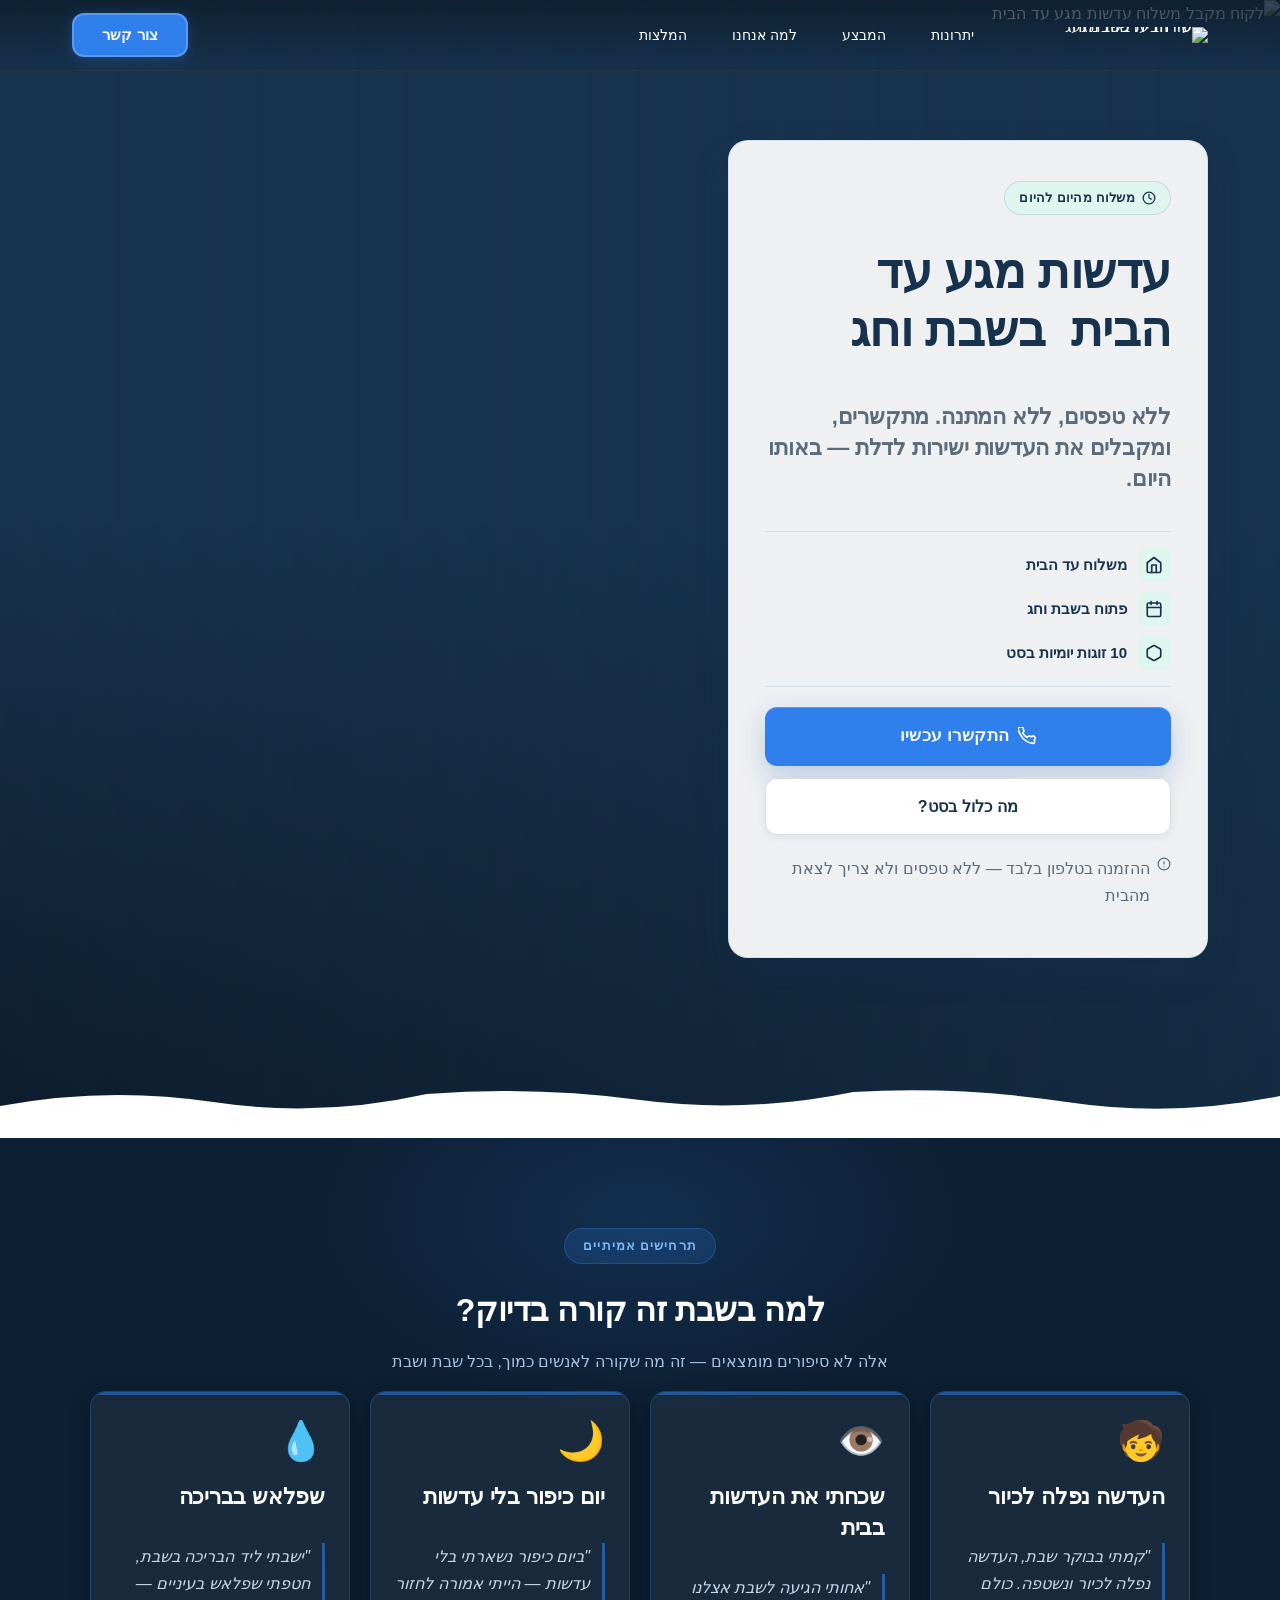
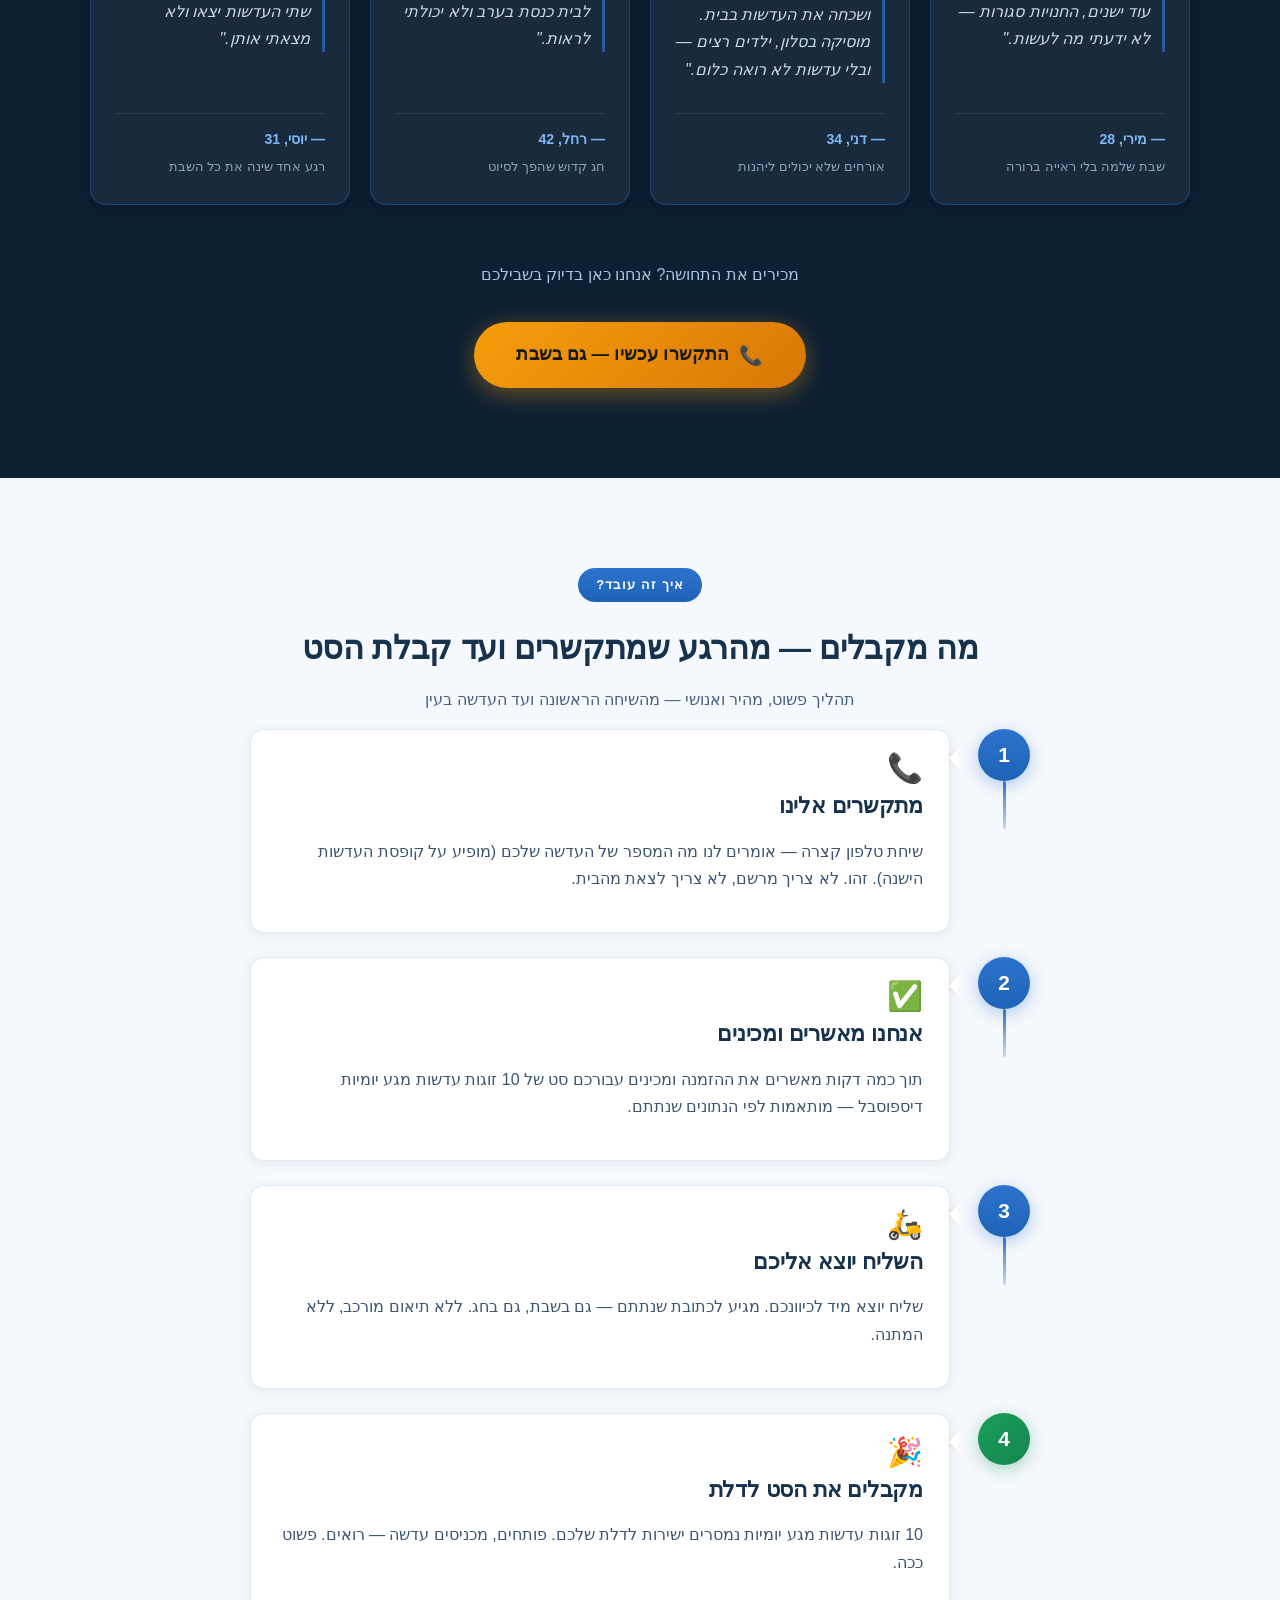
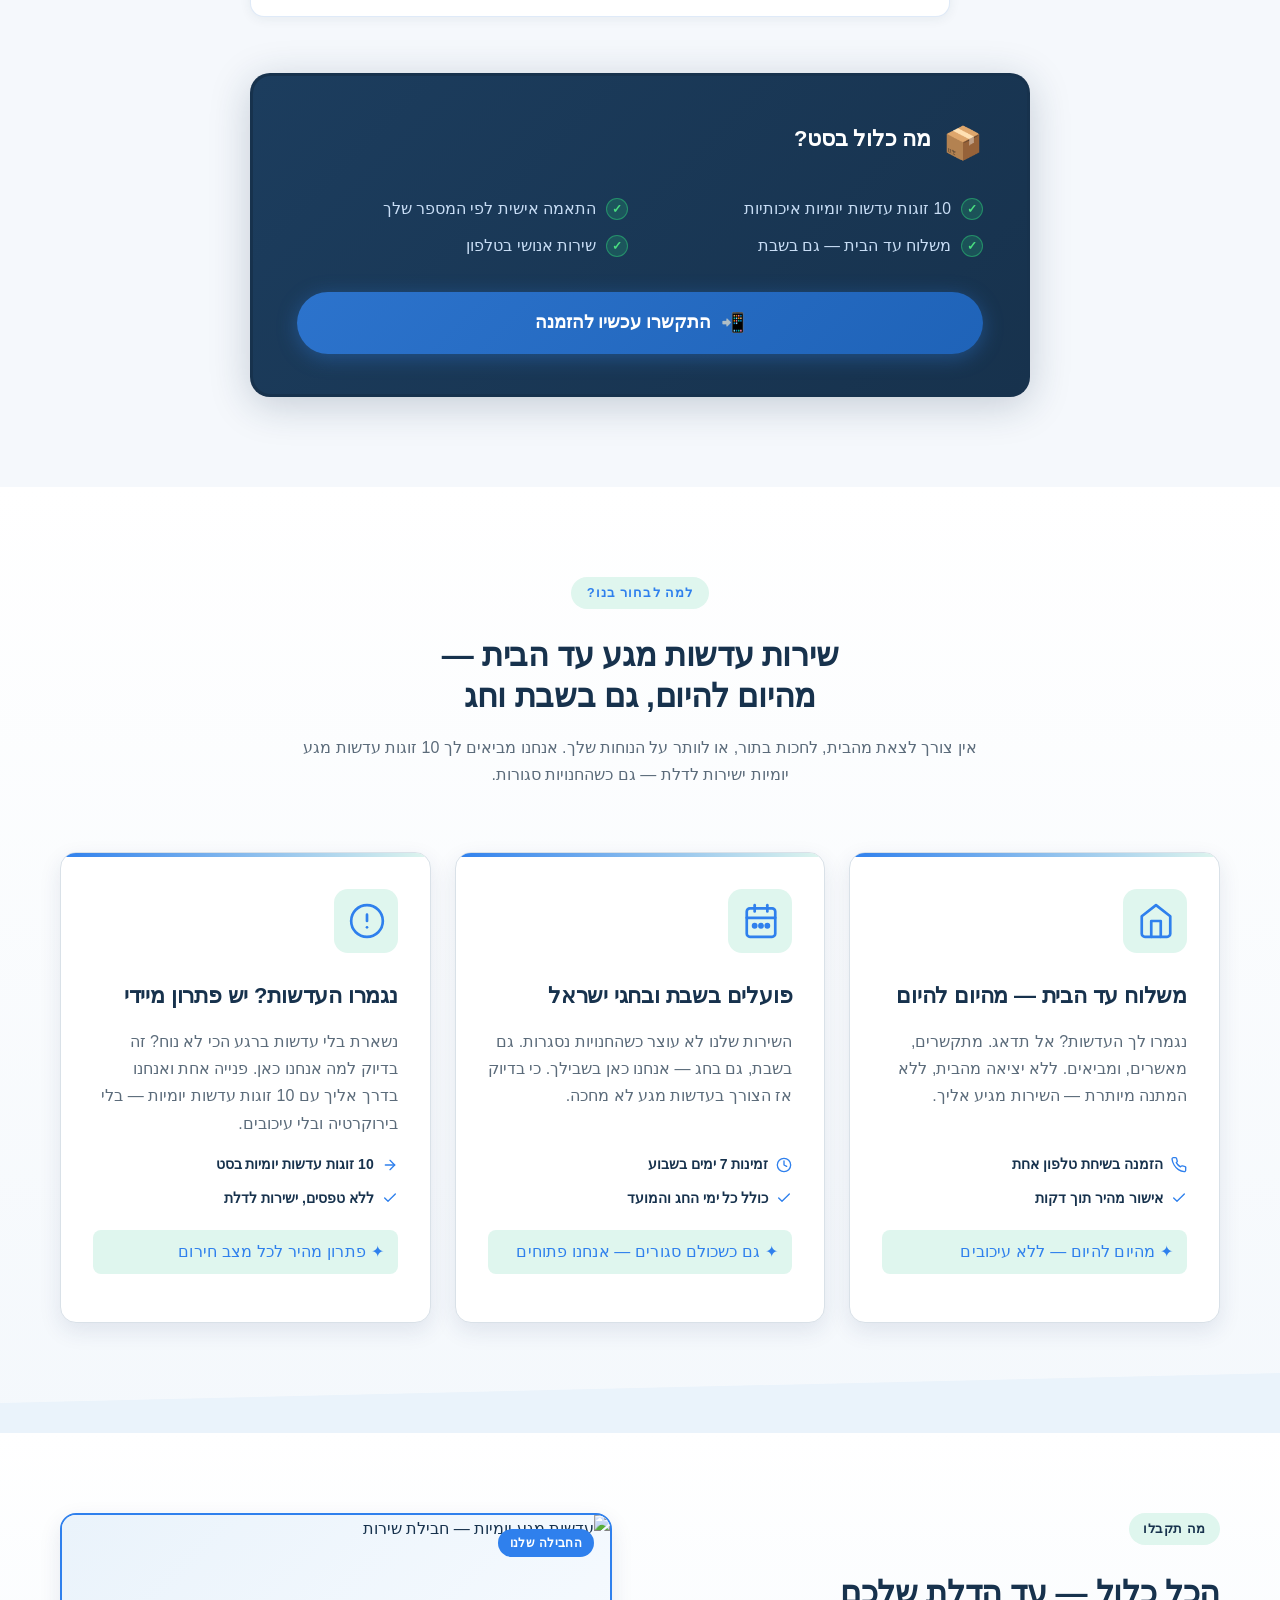
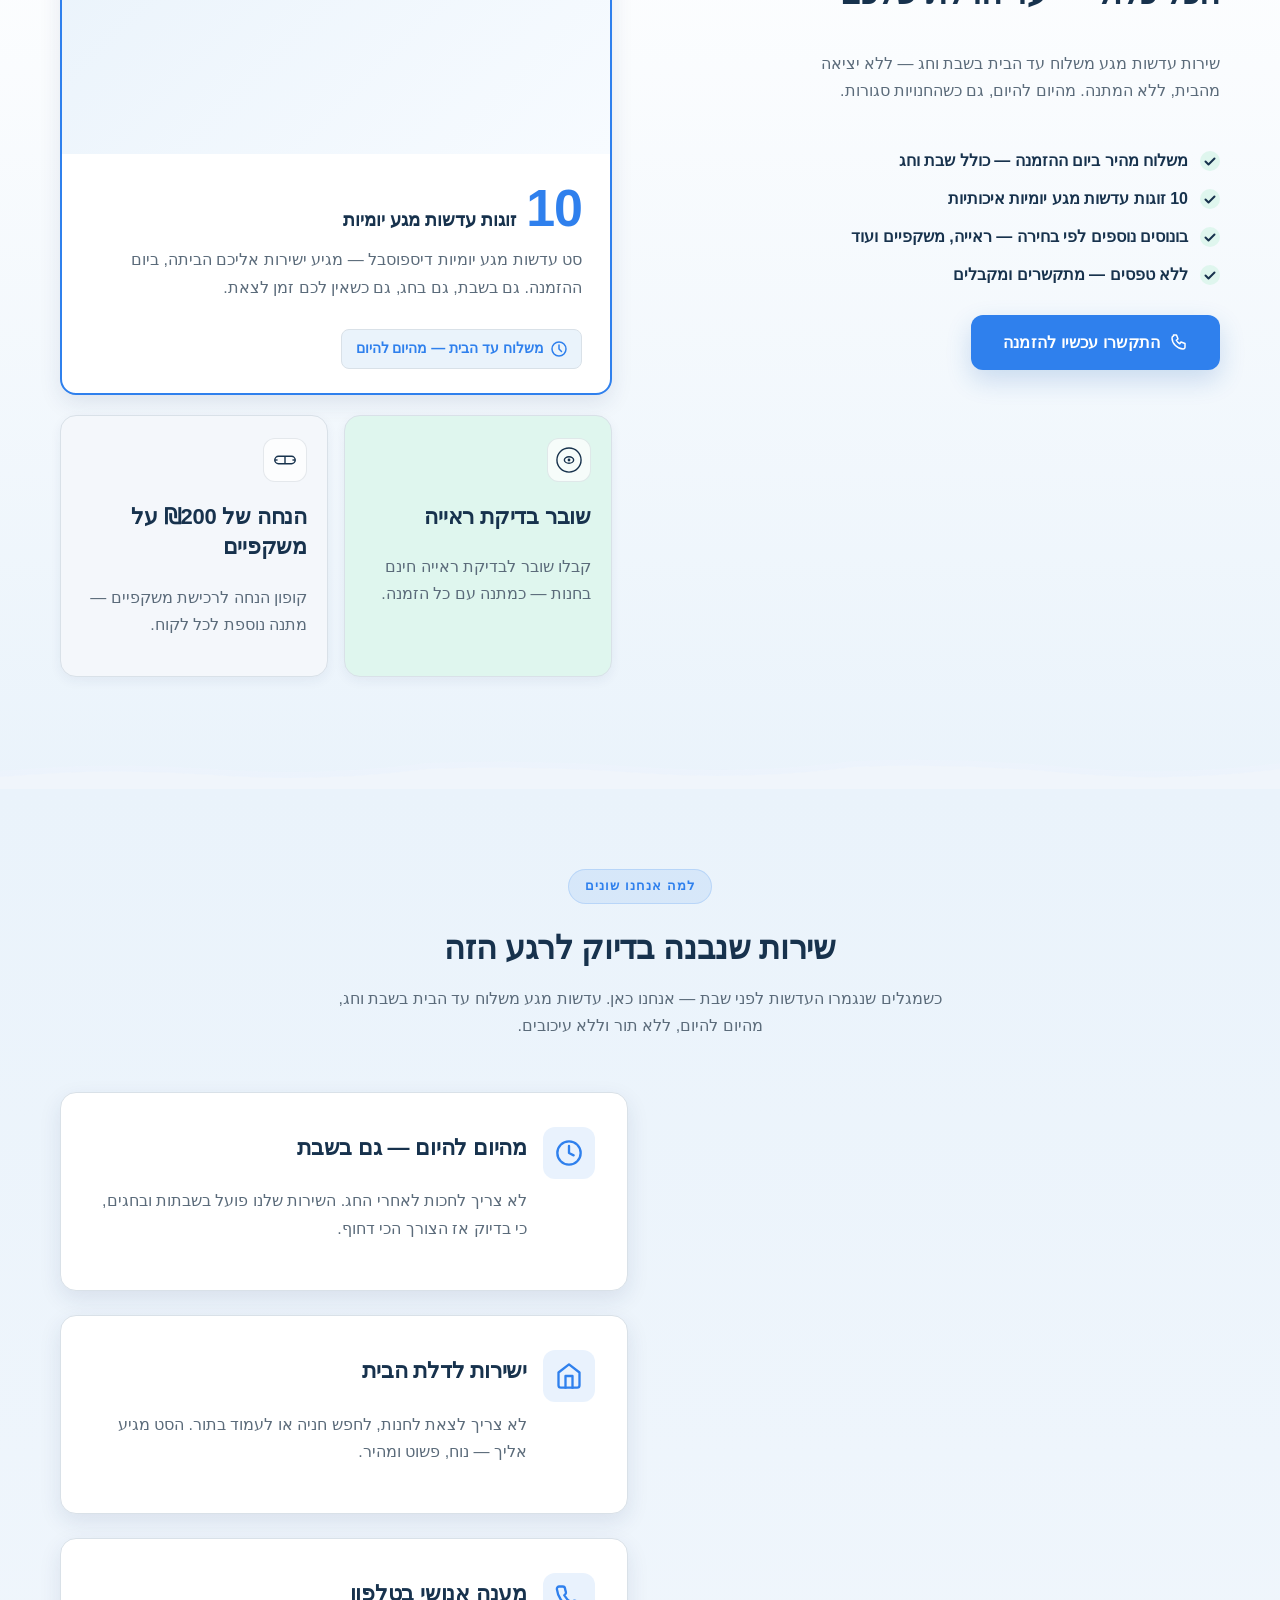
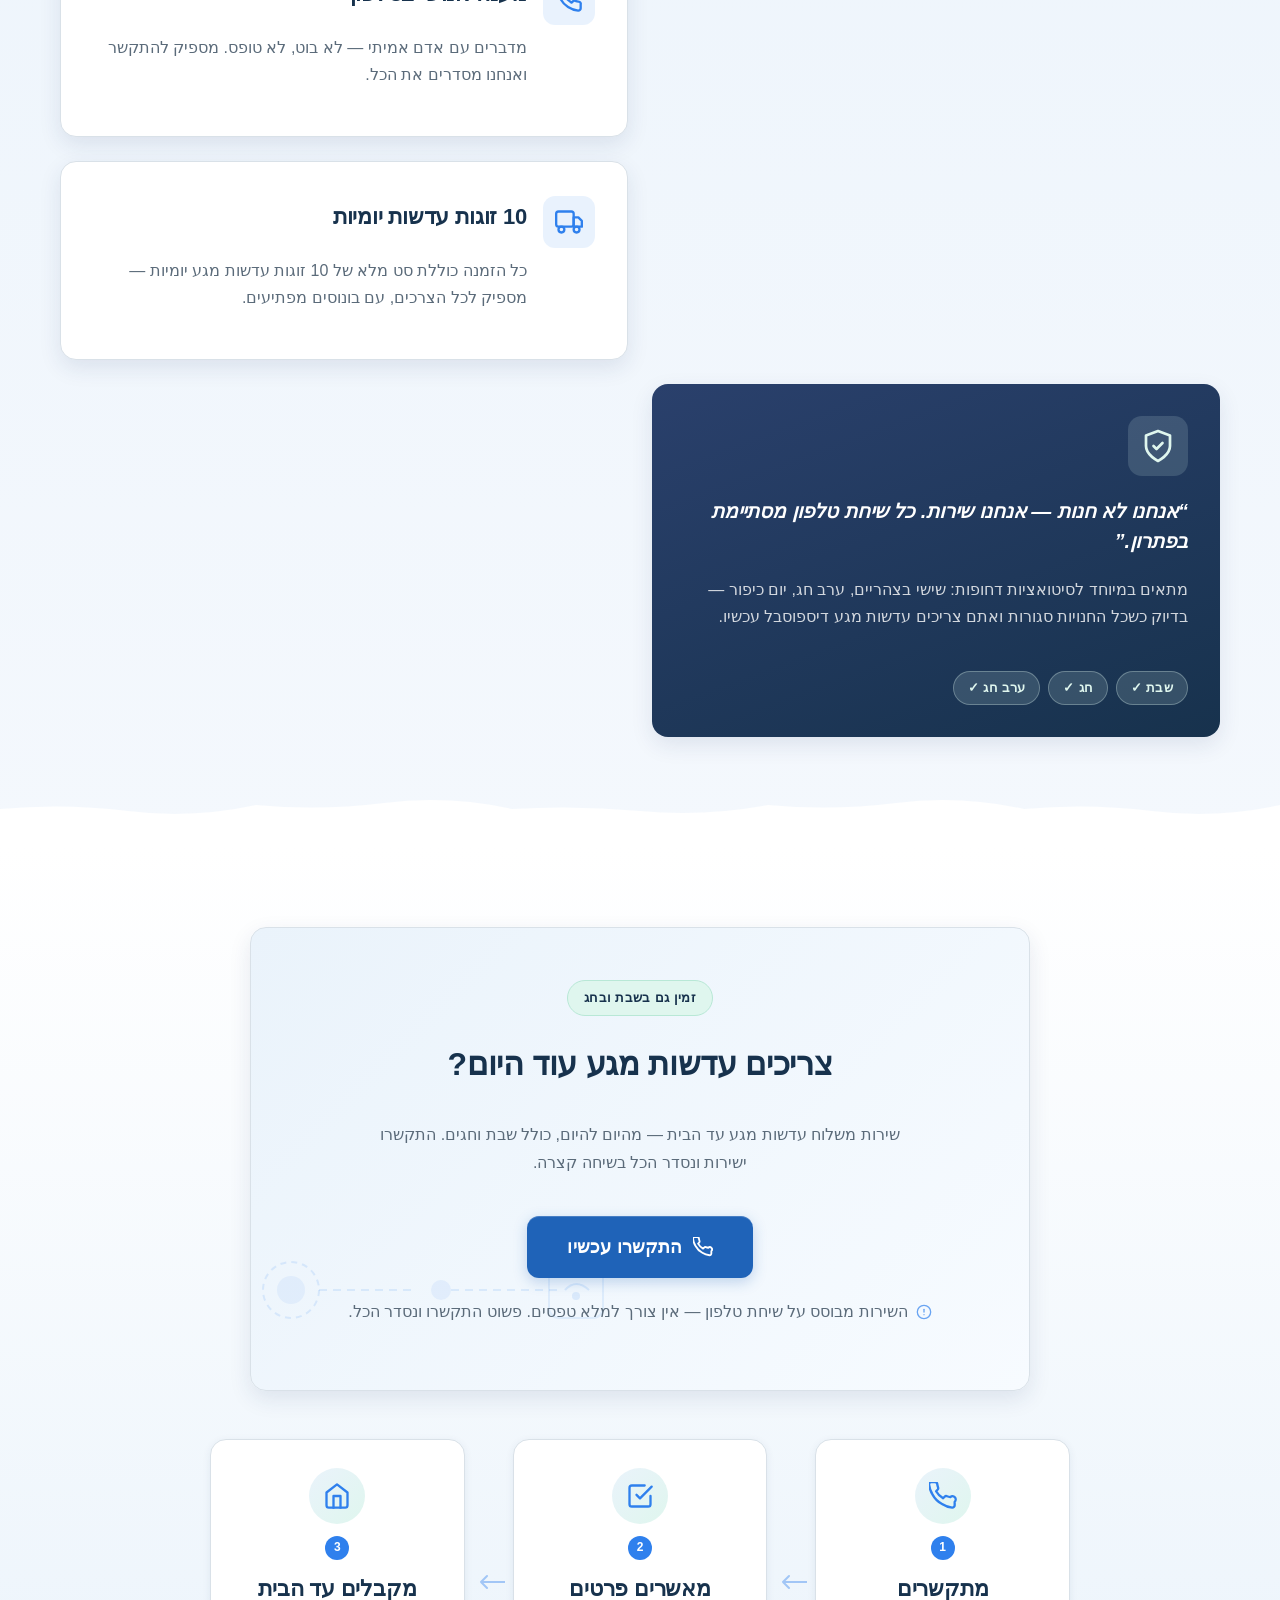
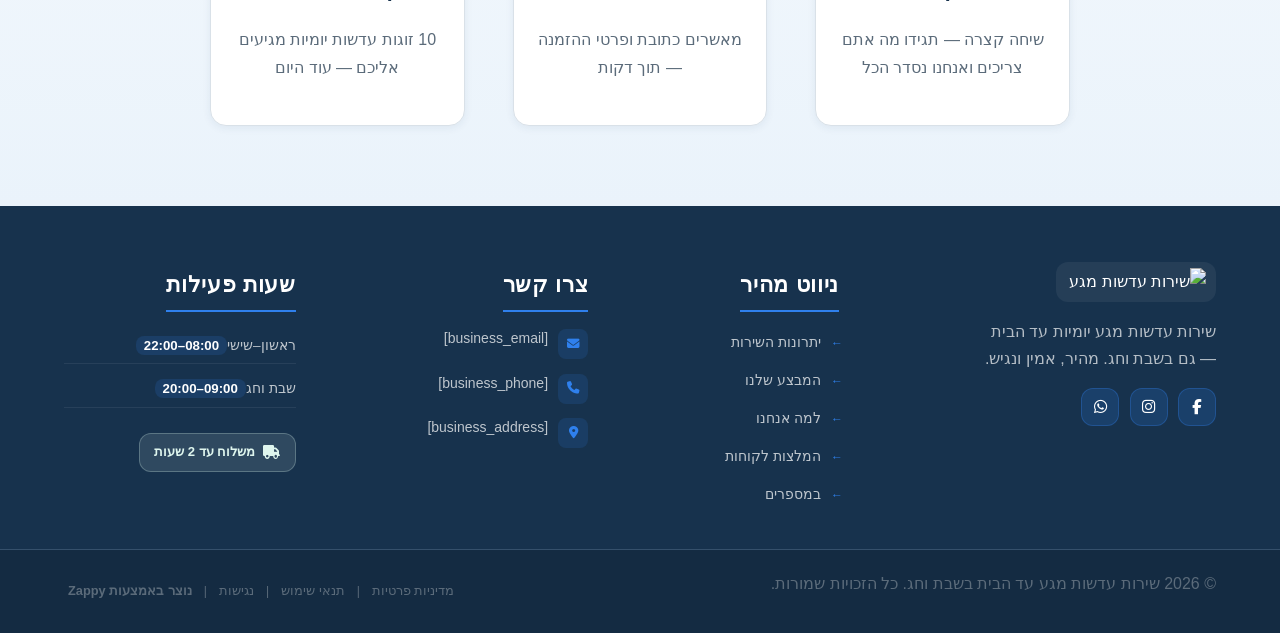
==== index.html @ 99d5a90e "Background sync: Progressive GitHub Sync" ====
<!DOCTYPE html>
<html lang="he" dir="rtl">
<head>
    <meta charset="UTF-8">
    <meta name="viewport" content="width=device-width, initial-scale=1.0">
    <meta name="robots" content="index, follow">
    <title>עדשות מגע משלוח עד הבית בשבת — שירות עדשות מגע עד הבית בשבת </title>
    <meta name="description" content="A contact lens delivery service that emphasizes speed and convenience — same-day delivery straight to the customer&#39;s door, even on Shabbat and Jewish holidays. ">
    <meta name="keywords" content="עדשות מגע משלוח עד הבית בשבת, הזמנת עדשות מגע יומיות אונליין, עדשות מגע דיספוסבל משלוח מהיר, עדשות מגע">
    
    <!-- Favicons -->
    <link rel="icon" type="image/x-icon" href="/assets/favicon.ico">
    <link rel="icon" type="image/png" sizes="16x16" href="/assets/favicon-16x16.png">
    <link rel="icon" type="image/png" sizes="32x32" href="/assets/favicon-32x32.png">
    <link rel="icon" type="image/png" sizes="48x48" href="/assets/favicon-48x48.png">
    <link rel="icon" type="image/png" sizes="192x192" href="/assets/favicon-192x192.png">
    <link rel="icon" type="image/png" sizes="512x512" href="/assets/favicon-512x512.png">
    <link rel="apple-touch-icon" href="/assets/apple-touch-icon.png">
    <!-- Zappy Analytics -->
<script>
(function() {
  'use strict';
  
  // Configuration
  var config = {
    websiteId: '7282b428-c9b8-4ae2-9b43-87fc947199f6',
    apiUrl: 'https://api.zappy5.com/api/analytics/track',
    sessionDuration: 30 * 60 * 1000, // 30 minutes
    visitorDuration: 30 * 24 * 60 * 60 * 1000, // 30 days
    trackPageViews: true,
    trackClicks: true,
    trackFormSubmissions: true
  };
  
  // Generate or retrieve persistent visitor ID (30 days)
  function getVisitorId() {
    var visitorKey = 'zappy_visitor_' + config.websiteId;
    var visitor = null;
    
    try {
      visitor = localStorage.getItem(visitorKey);
      if (visitor) {
        var visitorData = JSON.parse(visitor);
        var now = Date.now();
        
        // Check if visitor ID is still valid (30 days)
        if (now - visitorData.created < config.visitorDuration) {
          // Update last seen timestamp
          visitorData.lastSeen = now;
          localStorage.setItem(visitorKey, JSON.stringify(visitorData));
          return visitorData.id;
        }
      }
    } catch (e) {
      console.warn('Zappy Analytics: LocalStorage not available');
    }
    
    // Generate new visitor ID
    var newVisitorId = 'zv_' + Date.now() + '_' + Math.random().toString(36).substr(2, 9);
    
    try {
      localStorage.setItem(visitorKey, JSON.stringify({
        id: newVisitorId,
        created: Date.now(),
        lastSeen: Date.now()
      }));
    } catch (e) {
      // Continue without local storage
    }
    
    return newVisitorId;
  }
  
  // Generate or retrieve session ID (30 minutes)
  function getSessionId() {
    var sessionKey = 'zappy_session_' + config.websiteId;
    var session = null;
    
    try {
      session = sessionStorage.getItem(sessionKey);
      if (session) {
        var sessionData = JSON.parse(session);
        var now = Date.now();
        
        // Check if session is still valid
        if (now - sessionData.timestamp < config.sessionDuration) {
          // Update timestamp
          sessionData.timestamp = now;
          sessionStorage.setItem(sessionKey, JSON.stringify(sessionData));
          return sessionData.id;
        }
      }
    } catch (e) {
      console.warn('Zappy Analytics: SessionStorage not available');
    }
    
    // Generate new session ID
    var newSessionId = 'zs_' + Date.now() + '_' + Math.random().toString(36).substr(2, 9);
    
    try {
      sessionStorage.setItem(sessionKey, JSON.stringify({
        id: newSessionId,
        timestamp: Date.now()
      }));
    } catch (e) {
      // Continue without session storage
    }
    
    return newSessionId;
  }
  
  var visitorId = getVisitorId();
  var sessionId = getSessionId();
  
  // Track an event
  function trackEvent(eventType, data) {
    data = data || {};
    
    var eventData = {
      website_id: config.websiteId,
      event_type: eventType,
      page_path: window.location.pathname,
      referrer: document.referrer || 'direct',
      visitor_id: visitorId,
      session_id: sessionId,
      metadata: data
    };
    
    // Use sendBeacon if available (better for page unload events)
    if (navigator.sendBeacon) {
      var blob = new Blob([JSON.stringify(eventData)], { type: 'application/json' });
      navigator.sendBeacon(config.apiUrl, blob);
    } else {
      // Fallback to fetch
      fetch(config.apiUrl, {
        method: 'POST',
        headers: {
          'Content-Type': 'application/json'
        },
        body: JSON.stringify(eventData),
        keepalive: true
      }).catch(function(error) {
        console.warn('Zappy Analytics: Failed to track event', error);
      });
    }
  }
  
  // Track page view
  if (config.trackPageViews) {
    trackEvent('pageview', {
      title: document.title,
      url: window.location.href
    });
  }
  
  // Track clicks on important elements
  if (config.trackClicks) {
    document.addEventListener('click', function(e) {
      var target = e.target;
      
      // Track button clicks (counted as actions)
      if (target.tagName === 'BUTTON' || target.closest('button')) {
        var button = target.tagName === 'BUTTON' ? target : target.closest('button');
        trackEvent('click', {
          element: 'button',
          text: button.textContent.trim().substring(0, 100),
          id: button.id || null,
          class: button.className || null
        });
      }
      
      // Track link clicks (navigation - not counted as actions)
      else if (target.tagName === 'A' || target.closest('a')) {
        var link = target.tagName === 'A' ? target : target.closest('a');
        trackEvent('navigation', {
          element: 'link',
          text: link.textContent.trim().substring(0, 100),
          href: link.href,
          external: link.hostname !== window.location.hostname
        });
      }
    }, true);
  }
  
  // Track form submissions
  if (config.trackFormSubmissions) {
    document.addEventListener('submit', function(e) {
      var form = e.target;
      
      trackEvent('form_submit', {
        form_id: form.id || null,
        form_name: form.name || null,
        form_action: form.action || null,
        form_method: form.method || 'GET'
      });
    }, true);
  }
  
  // Track time on page (send on page unload)
  var pageLoadTime = Date.now();
  
  window.addEventListener('beforeunload', function() {
    var timeOnPage = Math.floor((Date.now() - pageLoadTime) / 1000); // in seconds
    
    trackEvent('page_unload', {
      time_on_page: timeOnPage,
      page_path: window.location.pathname
    });
  });
  
  // Expose tracking function globally for custom events
  window.zappyAnalytics = {
    track: trackEvent,
    getVisitorId: function() { return visitorId; },
    getSessionId: function() { return sessionId; }
  };
  
})();
</script>
<!-- End Zappy Analytics -->
    <meta property="og:title" content="עדשות מגע משלוח עד הבית בשבת — שירות עדשות מגע עד הבית בשבת ">
  <meta property="og:description" content="A contact lens delivery service that emphasizes speed and convenience — same-day delivery straight to the customer's door, even on Shabbat and Jewish holidays. ">
  <meta property="og:type" content="website">
  <meta property="og:locale" content="he_IL">
  
  <meta name="twitter:card" content="summary_large_image">
  <meta name="twitter:title" content="עדשות מגע משלוח עד הבית בשבת — שירות עדשות מגע עד הבית בשבת ">
  <meta name="twitter:description" content="A contact lens delivery service that emphasizes speed and convenience — same-day delivery straight to the customer's door, even on Shabbat and Jewish holidays. ">
  
  <link rel="stylesheet" href="https://cdnjs.cloudflare.com/ajax/libs/font-awesome/6.4.0/css/all.min.css">

    <!-- Favicons -->
    <link rel="icon" type="image/x-icon" href="/assets/favicon.ico">
    <link rel="icon" type="image/png" sizes="16x16" href="/assets/favicon-16x16.png">
    <link rel="icon" type="image/png" sizes="32x32" href="/assets/favicon-32x32.png">
    <link rel="icon" type="image/png" sizes="48x48" href="/assets/favicon-48x48.png">
    <link rel="icon" type="image/png" sizes="192x192" href="/assets/favicon-192x192.png">
    <link rel="icon" type="image/png" sizes="512x512" href="/assets/favicon-512x512.png">
    <link rel="apple-touch-icon" href="/assets/apple-touch-icon.png">
    <!-- Cookie Consent -->
    <link rel="stylesheet" href="https://cdn.jsdelivr.net/npm/vanilla-cookieconsent@3/dist/cookieconsent.css">
    <script src="https://cdn.jsdelivr.net/npm/vanilla-cookieconsent@3/dist/cookieconsent.umd.js"></script>
    <!-- Mickidum Accessibility Toolbar -->
    <script src="https://cdn.jsdelivr.net/gh/mickidum/acc_toolbar/acctoolbar/acctoolbar.min.js"></script>
    <link rel="stylesheet" href="/styles.css">

    <style id="zappy-dropdown-submenu-styles">
      /* ========== DESKTOP DROPDOWN SUBMENU STYLES ========== */
      /* Base styles for dropdown submenus - parent must be positioned */
      .nav-menu li:has(.sub-menu), nav li:has(.sub-menu), .navbar li:has(.sub-menu), #navMenu li:has(.sub-menu) { position: relative; }
      /* Submenu base - hidden by default */
      .nav-menu .sub-menu, nav .sub-menu, .navbar .sub-menu, #navMenu .sub-menu { display: block !important; position: absolute !important; top: 100%; left: 0; min-width: 220px; background: white; border-radius: 8px; box-shadow: 0 8px 25px rgba(0,0,0,0.15); padding: 8px 0; opacity: 0; visibility: hidden; transform: translateY(10px); transition: all 0.3s ease; z-index: 1000; list-style: none; pointer-events: none; }
      /* CRITICAL: Desktop hover styles to show dropdown */
      .nav-menu li:hover > .sub-menu, nav li:hover > .sub-menu, .navbar li:hover > .sub-menu, #navMenu li:hover > .sub-menu { opacity: 1 !important; visibility: visible !important; transform: translateY(0) !important; pointer-events: auto !important; }
      /* Submenu item styling */
      .sub-menu li { list-style: none; margin: 0; padding: 0; }
      .sub-menu a { display: block !important; padding: 10px 16px !important; color: var(--text-dark, #333) !important; font-weight: 500; text-decoration: none; white-space: nowrap; transition: background-color 0.2s; }
      .sub-menu a:hover { background-color: #f5f5f5; }
      /* RTL (Hebrew/Arabic) dropdown positioning */
      [dir="rtl"] .nav-menu .sub-menu, [dir="rtl"] nav .sub-menu, [dir="rtl"] .navbar .sub-menu, html[lang="he"] .nav-menu .sub-menu, html[lang="he"] nav .sub-menu, html[lang="he"] .navbar .sub-menu, html[lang="ar"] .nav-menu .sub-menu, html[lang="ar"] nav .sub-menu, html[lang="ar"] .navbar .sub-menu { left: auto !important; right: 0 !important; }
      /* Hide empty dropdown menus */
      .sub-menu:empty, .sub-menu:not(:has(li:not(.zappy-hidden-menu-item))), .sub-menu:not(:has(li)) { display: none !important; opacity: 0 !important; visibility: hidden !important; pointer-events: none !important; }
      /* Desktop: show submenu on Menu Group hover */
      li:has(.menu-group-title):hover > .sub-menu { opacity: 1 !important; visibility: visible !important; transform: translateY(0) !important; pointer-events: auto !important; }
      /* Menu Group title styling */
      .nav-menu > li > .menu-group-title, #navMenu > li > .menu-group-title { display: inline-block; padding: 0.5rem 1rem; cursor: default; user-select: none; }
      
      /* ========== MOBILE SUBMENU STYLES ========== */
      @media (max-width: 768px) {
        .nav-menu .sub-menu, nav .sub-menu, .navbar .sub-menu, #navMenu .sub-menu { position: static !important; transform: none !important; box-shadow: none !important; background: transparent !important; max-height: 0; overflow: hidden; opacity: 0; visibility: hidden; transition: max-height 0.3s ease, opacity 0.3s ease; padding: 0 !important; border-radius: 0 !important; }
        .sub-menu.mobile-expanded { max-height: 500px !important; opacity: 1 !important; visibility: visible !important; padding: 8px 0 8px 16px !important; }
        [dir="rtl"] .sub-menu.mobile-expanded, html[lang="he"] .sub-menu.mobile-expanded { padding: 8px 16px 8px 0 !important; }
        /* Disable hover behavior on mobile */
        .nav-menu li:hover > .sub-menu, nav li:hover > .sub-menu, .navbar li:hover > .sub-menu, #navMenu li:hover > .sub-menu { opacity: 0; visibility: hidden; pointer-events: none; }
        .nav-menu li > .sub-menu.mobile-expanded, nav li > .sub-menu.mobile-expanded, .navbar li > .sub-menu.mobile-expanded, #navMenu li > .sub-menu.mobile-expanded { opacity: 1 !important; visibility: visible !important; pointer-events: auto !important; }
        .nav-menu li:has(.sub-menu), nav li:has(.sub-menu), .navbar li:has(.sub-menu), #navMenu li:has(.sub-menu) { display: flex !important; flex-wrap: wrap !important; align-items: center !important; position: relative !important; min-height: 44px !important; }
        .nav-menu li:has(.sub-menu) > a, nav li:has(.sub-menu) > a, .navbar li:has(.sub-menu) > a, #navMenu li:has(.sub-menu) > a { flex: 1 !important; min-width: 0 !important; }
        .nav-menu li:has(.sub-menu) > .menu-group-title, nav li:has(.sub-menu) > .menu-group-title, .navbar li:has(.sub-menu) > .menu-group-title, #navMenu li:has(.sub-menu) > .menu-group-title { flex: 1 !important; min-width: 0 !important; padding: 0 !important; line-height: inherit !important; }
        .nav-menu li:has(.sub-menu) > .sub-menu, nav li:has(.sub-menu) > .sub-menu, .navbar li:has(.sub-menu) > .sub-menu, #navMenu li:has(.sub-menu) > .sub-menu { flex-basis: 100% !important; width: 100% !important; }
        .nav-menu li:has(.sub-menu) > a [class*="chevron"], .nav-menu li:has(.sub-menu) > a [class*="arrow"], .nav-menu li:has(.sub-menu) > a .fa-chevron-down, .nav-menu li:has(.sub-menu) > a .fa-angle-down, nav li:has(.sub-menu) > a [class*="chevron"], nav li:has(.sub-menu) > a [class*="arrow"], #navMenu li:has(.sub-menu) > a [class*="chevron"], #navMenu li:has(.sub-menu) > a [class*="arrow"] { display: none !important; visibility: hidden !important; }
        .mobile-submenu-toggle { display: flex !important; align-items: center !important; justify-content: center !important; width: 44px !important; height: auto !important; background: transparent !important; border: none !important; cursor: pointer !important; color: var(--text-light) !important; position: static !important; flex-shrink: 0 !important; align-self: stretch !important; z-index: 2 !important; padding: 0 !important; margin: 0 !important; }
        .mobile-submenu-toggle::after { content: '' !important; width: 0 !important; height: 0 !important; border-left: 6px solid transparent !important; border-right: 6px solid transparent !important; border-top: 7px solid currentColor !important; transition: transform 0.3s ease !important; }
        .mobile-submenu-toggle.expanded::after { transform: rotate(180deg) !important; }
        .sub-menu a { padding: 10px 0 !important; display: block !important; color: var(--text-light) !important; }
        .navbar .sub-menu li a, nav.navbar .sub-menu li a, .zappy-products-dropdown .sub-menu a { color: var(--text-light) !important; }
      }
      @media (min-width: 769px) { .mobile-submenu-toggle { display: none !important; } }
    </style>

    <style id="mobile-lang-menu-deployed-css">
    @media (max-width: 768px) {
      .lang-switcher,
      .nav-cta-container .lang-switcher,
      .nav-container .lang-switcher,
      .navbar .lang-switcher,
      .navbar .nav-cta-container .lang-switcher,
      .nav-icons-left .lang-switcher,
      .nav-ecommerce-icons .lang-switcher { display: none !important; }
      .mobile-lang-menu { width: 100%; border-top: 1px solid rgba(128,128,128,0.2); padding: 8px 0 0 0; margin-top: 8px; }
      .mobile-lang-toggle { display: flex !important; align-items: center; justify-content: space-between; width: 100%; padding: 12px 16px; background: none; border: none; cursor: pointer; font-size: 15px; color: inherit; font-family: inherit; }
      .mobile-lang-toggle::after { content: ''; display: inline-block; width: 8px; height: 8px; border-right: 2px solid currentColor; border-bottom: 2px solid currentColor; transform: rotate(45deg); transition: transform 0.3s ease; margin-left: 8px; }
      .mobile-lang-toggle.expanded::after { transform: rotate(-135deg); }
      .mobile-lang-options { max-height: 0; overflow: hidden; transition: max-height 0.3s ease; }
      .mobile-lang-options.expanded { max-height: 300px; }
      .mobile-lang-option { display: flex !important; align-items: center; gap: 10px; padding: 10px 24px; text-decoration: none; color: inherit; font-size: 14px; font-family: inherit; }
      .mobile-lang-option:hover { background: rgba(128,128,128,0.1); }
      .mobile-lang-option.active { font-weight: 600; opacity: 0.7; pointer-events: none; }
      .mobile-lang-option img { width: 20px; height: 20px; border-radius: 50%; }
    }
    @media (min-width: 769px) {
      .mobile-lang-menu { display: none !important; }
    }
    </style>

    <style id="zappy-widget-visibility">
      #mic-access-tool-general-button, .mic-access-tool-general-button,
      #mic-init-access-tool .mic-access-tool-general-button, #mic-init-access-tool #mic-access-tool-general-button,
      ._access-icon, #mic-access-tool-box, .mic-access-tool-box,
      #mic-init-access-tool #mic-access-tool-box, div[id*="mic-access-tool-box"], ._access-menu {
        display: none !important; visibility: hidden !important; opacity: 0 !important; pointer-events: none !important;
      }
    </style>
</head>
<body>

  <nav class="navbar" dir="rtl">
  <button class="mobile-toggle" id="mobileToggle" aria-label="Menu">
    <svg class="hamburger-icon" width="24" height="24" viewBox="0 0 24 24" fill="none">
      <path d="M3 12h18M3 6h18M3 18h18" stroke="currentColor" stroke-width="2" stroke-linecap="round"></path>
    </svg>
    <svg class="close-icon" width="24" height="24" viewBox="0 0 24 24" fill="none" style="display: none;">
      <path d="M18 6L6 18M6 6l12 12" stroke="currentColor" stroke-width="2" stroke-linecap="round"></path>
    </svg>
  </button>

  <button class="phone-header-btn" data-phone="050-000-0000" aria-label="Call">
    <svg width="20" height="20" viewBox="0 0 24 24" fill="currentColor">
      <path d="M22 16.92v3a2 2 0 0 1-2.18 2 19.79 19.79 0 0 1-8.63-3.07 19.5 19.5 0 0 1-6-6 19.79 19.79 0 0 1-3.07-8.67A2 2 0 0 1 4.11 2h3a2 2 0 0 1 2 1.72 12.84 12.84 0 0 0 .7 2.81 2 2 0 0 1-.45 2.11L8.09 9.91a16 16 0 0 0 6 6l1.27-1.27a2 2 0 0 1 2.11-.45 12.84 12.84 0 0 0 2.81.7A2 2 0 0 1 22 16.92z"></path>
    </svg>
  </button>

  <div class="nav-container">
    <div class="nav-right-group"><div class="nav-brand">
      <a href="/" class="logo-link">
        <img src="/assets/business-logo.webp" alt="שירות עדשות מגע עד הבית בשבת וחג" class="logo">
      </a>
    </div><ul class="nav-menu" id="navMenu"><li><a href="#features">יתרונות</a></li><li><a href="#offer">המבצע</a></li><li><a href="#benefits">למה אנחנו</a></li><li><a href="#testimonials">המלצות</a></li></ul></div>

    

    <div class="nav-cta-container">
      <a href="#cta" class="nav-cta-btn">צור קשר</a>
    </div>
  </div>
</nav>
<script>

// Navbar Mobile Menu Toggle and Contrast Fix
(function() {
  // Use 'load' event instead of 'DOMContentLoaded' to ensure we run AFTER all other scripts
  window.addEventListener('load', function() {
    
    // FIX MOBILE BUTTON CONTRAST
    // Detect navbar background color and apply contrasting color to mobile buttons
    const navbar = document.querySelector('.navbar, nav, header');
    if (!navbar) {
      console.log('[Navbar] Navbar element not found');
      return;
    }
    
    // DECLARE VARIABLES EARLY to avoid Temporal Dead Zone errors
    // These are used in multiple places below
    let mobileToggle = document.getElementById('mobileToggle') ||
                       document.querySelector('.mobile-toggle') ||
                       document.querySelector('.hamburger') ||
                       document.querySelector('.hamburger-menu') ||
                       document.querySelector('.menu-toggle') ||
                       document.querySelector('.burger-menu') ||
                       document.querySelector('[aria-label="Menu"]') ||
                       document.querySelector('[aria-label="תפריט"]');
    
    const phoneBtn = document.querySelector('.phone-header-btn');
    
    const computedStyle = window.getComputedStyle(navbar);
    let bgColor = computedStyle.backgroundColor;
    
    console.log('[Navbar] Initial navbar background:', bgColor);
    
    // Check if background is transparent or rgba with 0 alpha
    const isTransparent = bgColor === 'transparent' || 
                         bgColor === 'rgba(0, 0, 0, 0)' ||
                         (bgColor.startsWith('rgba') && bgColor.includes(', 0)'));
    
    if (isTransparent) {
      // Check for background-image or gradient
      const bgImage = computedStyle.backgroundImage;
      if (bgImage && bgImage !== 'none') {
        console.log('[Navbar] Navbar has background image/gradient, using dark text');
        bgColor = 'rgb(240, 240, 240)'; // Assume light background
      } else {
        // Transparent navbar - check body background
        const bodyBg = window.getComputedStyle(document.body).backgroundColor;
        console.log('[Navbar] Navbar transparent, using body background:', bodyBg);
        bgColor = bodyBg;
      }
    }
    
    // Calculate luminance to determine if background is light or dark
    const rgb = bgColor.match(/\d+/g);
    if (rgb && rgb.length >= 3) {
      const r = parseInt(rgb[0]);
      const g = parseInt(rgb[1]);
      const b = parseInt(rgb[2]);
      const luminance = (0.299 * r + 0.587 * g + 0.114 * b) / 255;
      
      // Mobile button colors are set by Claude's AI-generated CSS (same as .nav-menu a)
      // No dynamic color overrides needed - colors come from the generated navbar CSS
      console.log('[Navbar] Mobile button colors preserved from Claude CSS (luminance:', luminance.toFixed(2) + ')');
      
      // FIX ICON SIZES - Ensure SVGs are properly sized and visible
      // INJECT CRITICAL CSS TO OVERRIDE ANY CONFLICTING RULES
      const criticalCSS = document.createElement('style');
      criticalCSS.id = 'zappy-mobile-nav-fix';
      const htmlLang = document.documentElement.lang || 'en';
      const htmlDir = document.documentElement.dir || 'ltr';
      // Check both dir attribute AND lang for RTL detection
      // dir="rtl" is the most reliable indicator
      const isRTL = htmlDir === 'rtl' || htmlLang === 'he' || htmlLang === 'ar';
      
      criticalCSS.textContent = `
        /* Hide mobile buttons on desktop, show only on mobile */
        @media (min-width: 769px) {
          .mobile-toggle,
          .phone-header-btn {
            display: none !important;
          }
        }
        
        /* Show and position mobile buttons correctly on mobile */
        @media (max-width: 768px) {
          .mobile-toggle,
          .phone-header-btn {
            position: absolute !important;
            top: 50% !important;
            transform: translateY(-50%) !important;
            z-index: 1001 !important;
            display: flex !important;
            align-items: center !important;
            justify-content: center !important;
            width: 36px !important;
            height: 36px !important;
            border-radius: 50% !important;
            border: none !important;
            cursor: pointer !important;
            padding: 6px !important;
            background: none !important;
            color: var(--nav-text, var(--text-light)) !important;
          }
          
          /* LTR positioning (default): hamburger LEFT, phone RIGHT */
          html:not([dir="rtl"]):not([lang="he"]):not([lang="ar"]) .mobile-toggle,
          html[dir="ltr"] .mobile-toggle {
            left: 12px !important;
            right: auto !important;
          }
          html:not([dir="rtl"]):not([lang="he"]):not([lang="ar"]) .phone-header-btn,
          html[dir="ltr"] .phone-header-btn {
            right: 12px !important;
            left: auto !important;
          }
          
          /* RTL positioning: hamburger RIGHT, phone LEFT */
          html[dir="rtl"] .mobile-toggle,
          html[lang="he"] .mobile-toggle,
          html[lang="ar"] .mobile-toggle {
            right: 12px !important;
            left: auto !important;
          }
          html[dir="rtl"] .phone-header-btn,
          html[lang="he"] .phone-header-btn,
          html[lang="ar"] .phone-header-btn {
            left: 12px !important;
            right: auto !important;
          }
          
          /* CRITICAL: Ensure nav-container has min-height on mobile */
          /* All children are positioned absolutely/fixed on mobile, so height:auto collapses to 0 */
          .nav-container {
            min-height: 70px !important;
            position: relative !important;
          }
          
          /* Ensure SVG icons are properly sized and inherit color */
          .mobile-toggle svg,
          .phone-header-btn svg {
            width: 24px !important;
            height: 24px !important;
            /* Don't force display - let JavaScript control hamburger/close toggle */
          }
          
          /* Reset nav-cta-container on mobile - remove desktop box-shadow/padding */
          /* that creates a visible ghost box when CTA button is hidden */
          .nav-cta-container {
            box-shadow: none !important;
            padding: 0 !important;
          }
          
          /* Hide nav-cta-container entirely on mobile when there's no lang-switcher */
          /* (only the CTA button is inside, and it's hidden on mobile) */
          .nav-cta-container:not(:has(.lang-switcher)) {
            display: none !important;
          }
          
          /* CRITICAL: Prevent hero image fade gradient from bleeding over headline text */
          /* The .image-fade-gradient has bottom: -30px (extends below parent) */
          /* On mobile stacked layout, this overlaps the h1 text below the image */
          .hero-image-column {
            overflow: hidden !important;
          }
          .image-fade-gradient {
            bottom: 0 !important;
          }
          
          /* Hide desktop language switcher on mobile - hamburger menu handles it */
          /* High specificity to override stored CSS */
          .lang-switcher,
          .nav-cta-container .lang-switcher,
          .nav-container .lang-switcher,
          .navbar .lang-switcher,
          .navbar .nav-cta-container .lang-switcher {
            display: none !important;
          }
        }
      `;
      
      // Remove existing fix if present and inject new one
      const existing = document.getElementById('zappy-mobile-nav-fix');
      if (existing) existing.remove();
      document.head.appendChild(criticalCSS);
      
      console.log('[Navbar] Critical CSS injected for mobile nav positioning');
      
      // ONLY apply inline positioning styles on mobile viewport
      // On desktop, the CSS handles hiding these buttons with display: none
      // Inline styles were breaking desktop layout by overriding CSS
      const isMobileViewport = window.innerWidth <= 768;
      
      if (mobileToggle) {
        // Icon sizing applies to all viewports for consistency
        const hamburgerIcon = mobileToggle.querySelector('.hamburger-icon');
        const closeIcon = mobileToggle.querySelector('.close-icon');
        
        if (hamburgerIcon) {
          hamburgerIcon.style.setProperty('width', '24px', 'important');
          hamburgerIcon.style.setProperty('height', '24px', 'important');
          hamburgerIcon.style.setProperty('display', 'block', 'important'); // Show hamburger by default
        }
        if (closeIcon) {
          closeIcon.style.setProperty('width', '24px', 'important');
          closeIcon.style.setProperty('height', '24px', 'important');
          closeIcon.style.setProperty('display', 'none', 'important'); // Hide close icon by default
        }
        
        // ONLY set positioning inline styles on mobile
        if (isMobileViewport) {
          mobileToggle.style.setProperty('position', 'absolute', 'important');
          mobileToggle.style.setProperty('top', '50%', 'important');
          mobileToggle.style.setProperty('transform', 'translateY(-50%)', 'important');
          mobileToggle.style.setProperty('z-index', '1001', 'important');
          
          // Clear any inline left/right so CSS can take over based on html[dir]
          mobileToggle.style.removeProperty('left');
          mobileToggle.style.removeProperty('right');
          
          console.log('[Navbar] Mobile toggle positioning applied (mobile viewport)');
        } else {
          // On desktop, clear any positioning styles to let CSS handle it
          mobileToggle.style.removeProperty('position');
          mobileToggle.style.removeProperty('top');
          mobileToggle.style.removeProperty('transform');
          mobileToggle.style.removeProperty('z-index');
          mobileToggle.style.removeProperty('left');
          mobileToggle.style.removeProperty('right');
          console.log('[Navbar] Desktop viewport - cleared mobile toggle inline positioning');
        }
      }
      
      if (phoneBtn) {
        // Icon sizing applies to all viewports
        const phoneIcon = phoneBtn.querySelector('svg');
        if (phoneIcon) {
          phoneIcon.style.width = '24px';
          phoneIcon.style.height = '24px';
          phoneIcon.setAttribute('width', '24');
          phoneIcon.setAttribute('height', '24');
        }
        
        // ONLY set positioning inline styles on mobile
        if (isMobileViewport) {
          phoneBtn.style.setProperty('position', 'absolute', 'important');
          phoneBtn.style.setProperty('top', '50%', 'important');
          phoneBtn.style.setProperty('transform', 'translateY(-50%)', 'important');
          phoneBtn.style.setProperty('z-index', '1001', 'important');
          
          // Clear any inline left/right so CSS can take over based on html[dir]
          phoneBtn.style.removeProperty('left');
          phoneBtn.style.removeProperty('right');
          
          console.log('[Navbar] Phone button positioning applied (mobile viewport)');
        } else {
          // On desktop, clear any positioning styles to let CSS handle it
          phoneBtn.style.removeProperty('position');
          phoneBtn.style.removeProperty('top');
          phoneBtn.style.removeProperty('transform');
          phoneBtn.style.removeProperty('z-index');
          phoneBtn.style.removeProperty('left');
          phoneBtn.style.removeProperty('right');
          console.log('[Navbar] Desktop viewport - cleared phone button inline positioning');
        }
      }
    } else {
      console.log('[Navbar] Could not parse background color:', bgColor);
    }
    
    // MOBILE MENU TOGGLE
    // Re-query in case DOM changed (mobileToggle already declared at top of function)
    mobileToggle = document.getElementById('mobileToggle') ||
                   document.querySelector('.mobile-toggle') ||
                   document.querySelector('.hamburger') ||
                   document.querySelector('.hamburger-menu') ||
                   document.querySelector('.menu-toggle') ||
                   document.querySelector('.burger-menu') ||
                   document.querySelector('[aria-label="Menu"]') ||
                   document.querySelector('[aria-label="תפריט"]');
    
    // EXPANDED SEARCH: Find nav menu by ID or class
    const navMenu = document.getElementById('navMenu') ||
                  document.querySelector('.nav-menu') ||
                  document.querySelector('.nav-links') ||
                  document.querySelector('nav ul:not(.submenu)');
    
    if (!mobileToggle || !navMenu) {
      console.log('[Navbar] Mobile toggle or menu not found:', { toggle: !!mobileToggle, menu: !!navMenu });
      return;
    }
    
    // Ensure navMenu has ID for CSS targeting
    if (!navMenu.id) {
      navMenu.id = 'navMenu';
    }
    
    console.log('[Navbar] Initializing mobile menu...');
    
    // Remove any existing event listeners by cloning the button
    const newToggle = mobileToggle.cloneNode(true);
    mobileToggle.parentNode.replaceChild(newToggle, mobileToggle);
    
    // Toggle menu on button click - use newToggle now
    newToggle.addEventListener('click', function(e) {
      e.preventDefault();
      e.stopPropagation();
      
      const hamburgerIcon = this.querySelector('.hamburger-icon');
      const closeIcon = this.querySelector('.close-icon');
      const isActive = navMenu.classList.contains('active');
      
      if (isActive) {
        // Close menu
        navMenu.classList.remove('active');
        if (hamburgerIcon) hamburgerIcon.style.setProperty('display', 'block', 'important');
        if (closeIcon) closeIcon.style.setProperty('display', 'none', 'important');
        document.body.style.overflow = '';
        console.log('[Navbar] Menu closed');
      } else {
        // Open menu
        navMenu.classList.add('active');
        if (hamburgerIcon) hamburgerIcon.style.setProperty('display', 'none', 'important');
        if (closeIcon) closeIcon.style.setProperty('display', 'block', 'important');
        document.body.style.overflow = 'hidden';
        console.log('[Navbar] Menu opened');
      }
    });
    
    // Close menu when clicking nav links (but NOT dropdown toggles)
    const navLinks = navMenu.querySelectorAll('a');
    navLinks.forEach(function(link) {
      link.addEventListener('click', function() {
        // Don't close if it's a dropdown child (unless it's a real navigation link)
        if (this.getAttribute('href') === '#') return;
        
        const hamburgerIcon = newToggle.querySelector('.hamburger-icon');
        const closeIcon = newToggle.querySelector('.close-icon');
        
        navMenu.classList.remove('active');
        if (hamburgerIcon) hamburgerIcon.style.setProperty('display', 'block', 'important');
        if (closeIcon) closeIcon.style.setProperty('display', 'none', 'important');
        document.body.style.overflow = '';
        console.log('[Navbar] Menu closed (link clicked)');
      });
    });
    
    // DROPDOWN MENU TOGGLE (for mobile and touch devices)
    var dropdownToggles = navMenu.querySelectorAll('.dropdown-toggle');
    dropdownToggles.forEach(function(toggle) {
      toggle.addEventListener('click', function(e) {
        e.preventDefault();
        e.stopPropagation();
        var parent = this.closest('.nav-dropdown');
        if (!parent) return;
        
        // Close other open dropdowns at the same level
        var siblings = parent.parentNode.querySelectorAll('.nav-dropdown.open');
        siblings.forEach(function(sib) {
          if (sib !== parent) sib.classList.remove('open');
        });
        
        parent.classList.toggle('open');
        console.log('[Navbar] Dropdown toggled:', parent.classList.contains('open') ? 'open' : 'closed');
      });
    });
    
    // Close dropdowns when clicking outside
    document.addEventListener('click', function(e) {
      if (!e.target.closest('.nav-dropdown')) {
        var openDropdowns = document.querySelectorAll('.nav-dropdown.open');
        openDropdowns.forEach(function(dd) { dd.classList.remove('open'); });
      }
    });
    
    console.log('[Navbar] Dropdown handlers initialized for ' + dropdownToggles.length + ' dropdowns');
    
    // Phone button functionality (phoneBtn already declared at top of function)
    if (phoneBtn) {
      phoneBtn.addEventListener('click', function() {
        // Get phone number from placeholder in page or use default
        const phoneLinks = document.querySelectorAll('a[href^="tel:"]');
        const phoneNumber = phoneLinks.length > 0 
          ? phoneLinks[0].getAttribute('href').replace('tel:', '')
          : '[business_phone]';
        
        window.location.href = 'tel:' + phoneNumber;
        console.log('[Navbar] Phone button clicked');
      });
    }
    
    console.log('[Navbar] Mobile menu initialized successfully');
    
    // === WHATSAPP BUTTON VISIBILITY FIX ===
    // Ensure WhatsApp floating button is hidden on desktop and visible on mobile
    // IMPORTANT: Only target the floating button by its class, NOT generic wa.me links
    const handleWhatsAppVisibility = function() {
      const whatsappBtn = document.querySelector('.whatsapp-float');
      if (whatsappBtn) {
        const isDesktop = window.innerWidth >= 769;
        if (isDesktop) {
          whatsappBtn.style.setProperty('display', 'none', 'important');
          whatsappBtn.style.setProperty('visibility', 'hidden', 'important');
          whatsappBtn.style.setProperty('opacity', '0', 'important');
          whatsappBtn.style.setProperty('pointer-events', 'none', 'important');
          console.log('[WhatsApp] Button hidden on desktop');
        } else {
          whatsappBtn.style.removeProperty('display');
          whatsappBtn.style.removeProperty('visibility');
          whatsappBtn.style.removeProperty('opacity');
          whatsappBtn.style.removeProperty('pointer-events');
          console.log('[WhatsApp] Button visible on mobile');
        }
      }
    };
    
    // Run on load
    handleWhatsAppVisibility();
    
    // Run on resize with debouncing
    let resizeTimer;
    window.addEventListener('resize', function() {
      clearTimeout(resizeTimer);
      resizeTimer = setTimeout(handleWhatsAppVisibility, 100);
    });
  });
})();

</script>
  
  <main>
    <section id="hero" class="index-hero-section" data-layout-spec="בית-hero" dir="rtl" data-hero-type="fullscreen-scrim">
  <!-- Background Image -->
  <div class="index-hero-bg">
    <img data-hero-bg="true" data-placeholder="index-hero-image-1" data-context="Bright daylight lifestyle photo: a smiling Israeli customer standing at an open front door of a modern home, receiving a small minimal white envelope or pouch delivery package from a delivery person. The scene is warm and welcoming, shot from slightly inside the home looking outward. No visible product branding, no lens box packaging, no text on the package. Natural morning light, clean domestic setting with a light-colored door and tiled floor. Photorealistic, cool daylight palette, depth of field with the door and exterior slightly soft." width="1440" height="900" src="/assets/site-index-hero-image-1.webp" alt="לקוח מקבל משלוח עדשות מגע עד הבית">
  </div>

  <!-- Scrim Overlay -->
  <div class="index-hero-scrim" aria-hidden="true"></div>

  <!-- Frosted Overlay Card -->
  <div class="index-hero-card-wrapper">
    <div class="index-hero-card">

      <!-- Service badge -->
      <div class="index-hero-badge">
        <svg data-element-type="icon" data-icon-type="svg" width="14" height="14" viewBox="0 0 24 24" fill="none" stroke="currentColor" stroke-width="2.2" stroke-linecap="round" stroke-linejoin="round" aria-hidden="true"><circle cx="12" cy="12" r="10"></circle><polyline points="12 6 12 12 16 14"></polyline></svg>
        <span>משלוח מהיום להיום</span>
      </div>

      <!-- H1 Headline -->
      <h1 class="index-hero-h1">עדשות מגע עד הבית &nbsp;בשבת וחג</h1>

      <!-- Supporting H3 -->
      <h3 class="index-hero-subtitle">ללא טפסים, ללא המתנה. מתקשרים, ומקבלים את העדשות ישירות לדלת — באותו היום.</h3>

      <!-- Reassurance Row -->
      <ul class="index-hero-reassurance">
        <li>
          <span class="index-hero-reassurance-icon">
            <svg data-element-type="icon" data-icon-type="svg" width="18" height="18" viewBox="0 0 24 24" fill="none" stroke="currentColor" stroke-width="2.2" stroke-linecap="round" stroke-linejoin="round"><path d="M3 9l9-7 9 7v11a2 2 0 01-2 2H5a2 2 0 01-2-2z"></path><polyline points="9 22 9 12 15 12 15 22"></polyline></svg>
          </span>
          <span class="index-hero-reassurance-text">משלוח עד הבית</span>
        </li>
        <li>
          <span class="index-hero-reassurance-icon">
            <svg data-element-type="icon" data-icon-type="svg" width="18" height="18" viewBox="0 0 24 24" fill="none" stroke="currentColor" stroke-width="2.2" stroke-linecap="round" stroke-linejoin="round"><rect x="3" y="4" width="18" height="18" rx="2" ry="2"></rect><line x1="16" y1="2" x2="16" y2="6"></line><line x1="8" y1="2" x2="8" y2="6"></line><line x1="3" y1="10" x2="21" y2="10"></line></svg>
          </span>
          <span class="index-hero-reassurance-text">פתוח בשבת וחג</span>
        </li>
        <li>
          <span class="index-hero-reassurance-icon">
            <svg data-element-type="icon" data-icon-type="svg" width="18" height="18" viewBox="0 0 24 24" fill="none" stroke="currentColor" stroke-width="2.2" stroke-linecap="round" stroke-linejoin="round"><path d="M21 16V8a2 2 0 00-1-1.73l-7-4a2 2 0 00-2 0l-7 4A2 2 0 003 8v8a2 2 0 001 1.73l7 4a2 2 0 002 0l7-4A2 2 0 0021 16z"></path></svg>
          </span>
          <span class="index-hero-reassurance-text">10 זוגות יומיות בסט</span>
        </li>
      </ul>

      <!-- CTA Buttons -->
      <div class="index-hero-ctas">
        <a href="tel:[business_phone]" class="index-hero-btn-primary">
          <svg data-element-type="icon" data-icon-type="svg" width="18" height="18" viewBox="0 0 24 24" fill="none" stroke="currentColor" stroke-width="2.2" stroke-linecap="round" stroke-linejoin="round" aria-hidden="true"><path d="M22 16.92v3a2 2 0 01-2.18 2 19.79 19.79 0 01-8.63-3.07A19.5 19.5 0 013.07 9.81 19.79 19.79 0 01.02 1.18 2 2 0 012 0h3a2 2 0 012 1.72c.127.96.361 1.903.7 2.81a2 2 0 01-.45 2.11L6.09 7.91a16 16 0 006 6l1.27-1.27a2 2 0 012.11-.45c.907.339 1.85.573 2.81.7A2 2 0 0122 16.92z"></path></svg>
          התקשרו עכשיו
        </a>
        <a href="#whats-included" class="index-hero-btn-secondary">
          מה כלול בסט?
        </a>
      </div>

      <!-- Service Note -->
      <p class="index-hero-note">
        <svg data-element-type="icon" data-icon-type="svg" width="14" height="14" viewBox="0 0 24 24" fill="none" stroke="currentColor" stroke-width="2" stroke-linecap="round" stroke-linejoin="round" aria-hidden="true"><circle cx="12" cy="12" r="10"></circle><line x1="12" y1="8" x2="12" y2="12"></line><line x1="12" y1="16" x2="12.01" y2="16"></line></svg>
        ההזמנה בטלפון בלבד — ללא טפסים ולא צריך לצאת מהבית
      </p>

    </div>
  </div>

  <!-- Bottom Divider -->
  <div class="index-hero-divider-wrapper">
    <svg aria-hidden="true" viewBox="0 0 1440 80" preserveAspectRatio="none" xmlns="http://www.w3.org/2000/svg">
      <path d="M0,80 L0,48 Q120,28 240,44 T480,36 Q600,28 720,42 T960,34 Q1080,28 1200,44 T1440,38 L1440,80 Z" fill="#FFFFFF"></path>
    </svg>
  </div>

</section>

<section class="wsc-scenarios" aria-labelledby="wsc-scenarios-title">
  <div class="wsc-scenarios__container">
    <!-- Section Header -->
    <header class="wsc-scenarios__header">
      <span class="wsc-scenarios__eyebrow">תרחישים אמיתיים</span>
      <h2 class="wsc-scenarios__title" id="wsc-scenarios-title">למה בשבת זה קורה בדיוק?</h2>
      <p class="wsc-scenarios__subtitle">אלה לא סיפורים מומצאים — זה מה שקורה לאנשים כמוך, בכל שבת ושבת</p>
    </header>

    <!-- Scenario Cards Grid -->
    <div class="wsc-scenarios__grid" role="list">

      <!-- Card 1 -->
      <article class="wsc-scenarios__card" role="listitem">
        <div class="wsc-scenarios__card-icon" aria-hidden="true">🧒</div>
        <h3 class="wsc-scenarios__card-title">העדשה נפלה לכיור</h3>
        <blockquote class="wsc-scenarios__card-quote">
          <p>"קמתי בבוקר שבת, העדשה נפלה לכיור ונשטפה. כולם עוד ישנים, החנויות סגורות — לא ידעתי מה לעשות."</p>
        </blockquote>
        <footer class="wsc-scenarios__card-footer">
          <span class="wsc-scenarios__card-name">— מירי, 28</span>
          <span class="wsc-scenarios__card-tagline">שבת שלמה בלי ראייה ברורה</span>
        </footer>
      </article>

      <!-- Card 2 -->
      <article class="wsc-scenarios__card" role="listitem">
        <div class="wsc-scenarios__card-icon" aria-hidden="true">👁️</div>
        <h3 class="wsc-scenarios__card-title">שכחתי את העדשות בבית</h3>
        <blockquote class="wsc-scenarios__card-quote">
          <p>"אחותי הגיעה לשבת אצלנו ושכחה את העדשות בבית. מוסיקה בסלון, ילדים רצים — ובלי עדשות לא רואה כלום."</p>
        </blockquote>
        <footer class="wsc-scenarios__card-footer">
          <span class="wsc-scenarios__card-name">— דני, 34</span>
          <span class="wsc-scenarios__card-tagline">אורחים שלא יכולים ליהנות</span>
        </footer>
      </article>

      <!-- Card 3 -->
      <article class="wsc-scenarios__card" role="listitem">
        <div class="wsc-scenarios__card-icon" aria-hidden="true">🌙</div>
        <h3 class="wsc-scenarios__card-title">יום כיפור בלי עדשות</h3>
        <blockquote class="wsc-scenarios__card-quote">
          <p>"ביום כיפור נשארתי בלי עדשות — הייתי אמורה לחזור לבית כנסת בערב ולא יכולתי לראות."</p>
        </blockquote>
        <footer class="wsc-scenarios__card-footer">
          <span class="wsc-scenarios__card-name">— רחל, 42</span>
          <span class="wsc-scenarios__card-tagline">חג קדוש שהפך לסיוט</span>
        </footer>
      </article>

      <!-- Card 4 -->
      <article class="wsc-scenarios__card" role="listitem">
        <div class="wsc-scenarios__card-icon" aria-hidden="true">💧</div>
        <h3 class="wsc-scenarios__card-title">שפלאש בבריכה</h3>
        <blockquote class="wsc-scenarios__card-quote">
          <p>"ישבתי ליד הבריכה בשבת, חטפתי שפלאש בעיניים — שתי העדשות יצאו ולא מצאתי אותן."</p>
        </blockquote>
        <footer class="wsc-scenarios__card-footer">
          <span class="wsc-scenarios__card-name">— יוסי, 31</span>
          <span class="wsc-scenarios__card-tagline">רגע אחד שינה את כל השבת</span>
        </footer>
      </article>

    </div>

    <!-- CTA -->
    <div class="wsc-scenarios__cta-wrapper">
      <p class="wsc-scenarios__cta-text">מכירים את התחושה? אנחנו כאן בדיוק בשבילכם</p>
      <a href="tel:+972XXXXXXXX" class="wsc-scenarios__cta-btn" aria-label="התקשרו אלינו עכשיו — שירות זמין גם בשבת">
        <span class="wsc-scenarios__cta-btn-icon" aria-hidden="true">📞</span>
        התקשרו עכשיו — גם בשבת
      </a>
    </div>
  </div>
</section>

<section class="tl-process-section" aria-labelledby="tl-process-title">
  <div class="tl-container">

    <!-- Section Header -->
    <header class="tl-header">
      <span class="tl-eyebrow">איך זה עובד?</span>
      <h2 class="tl-title" id="tl-process-title">מה מקבלים — מהרגע שמתקשרים ועד קבלת הסט</h2>
      <p class="tl-subtitle">תהליך פשוט, מהיר ואנושי — מהשיחה הראשונה ועד העדשה בעין</p>
    </header>

    <!-- Timeline Steps -->
    <div class="tl-timeline" role="list">

      <!-- Step 1 -->
      <article class="tl-step" role="listitem">
        <div class="tl-step-indicator" aria-hidden="true">
          <div class="tl-step-number">1</div>
          <div class="tl-step-line"></div>
        </div>
        <div class="tl-step-content">
          <div class="tl-step-icon" aria-hidden="true">📞</div>
          <h3 class="tl-step-title">מתקשרים אלינו</h3>
          <p class="tl-step-desc">שיחת טלפון קצרה — אומרים לנו מה המספר של העדשה שלכם (מופיע על קופסת העדשות הישנה). זהו. לא צריך מרשם, לא צריך לצאת מהבית.</p>
        </div>
      </article>

      <!-- Step 2 -->
      <article class="tl-step" role="listitem">
        <div class="tl-step-indicator" aria-hidden="true">
          <div class="tl-step-number">2</div>
          <div class="tl-step-line"></div>
        </div>
        <div class="tl-step-content">
          <div class="tl-step-icon" aria-hidden="true">✅</div>
          <h3 class="tl-step-title">אנחנו מאשרים ומכינים</h3>
          <p class="tl-step-desc">תוך כמה דקות מאשרים את ההזמנה ומכינים עבורכם סט של 10 זוגות עדשות מגע יומיות דיספוסבל — מותאמות לפי הנתונים שנתתם.</p>
        </div>
      </article>

      <!-- Step 3 -->
      <article class="tl-step" role="listitem">
        <div class="tl-step-indicator" aria-hidden="true">
          <div class="tl-step-number">3</div>
          <div class="tl-step-line"></div>
        </div>
        <div class="tl-step-content">
          <div class="tl-step-icon" aria-hidden="true">🛵</div>
          <h3 class="tl-step-title">השליח יוצא אליכם</h3>
          <p class="tl-step-desc">שליח יוצא מיד לכיוונכם. מגיע לכתובת שנתתם — גם בשבת, גם בחג. ללא תיאום מורכב, ללא המתנה.</p>
        </div>
      </article>

      <!-- Step 4 -->
      <article class="tl-step tl-step--last" role="listitem">
        <div class="tl-step-indicator" aria-hidden="true">
          <div class="tl-step-number tl-step-number--final">4</div>
        </div>
        <div class="tl-step-content">
          <div class="tl-step-icon" aria-hidden="true">🎉</div>
          <h3 class="tl-step-title">מקבלים את הסט לדלת</h3>
          <p class="tl-step-desc">10 זוגות עדשות מגע יומיות נמסרים ישירות לדלת שלכם. פותחים, מכניסים עדשה — רואים. פשוט ככה.</p>
        </div>
      </article>

    </div>
    <!-- End Timeline -->

    <!-- What's Included Block -->
    <aside class="tl-included-block" aria-label="מה כלול בסט">
      <div class="tl-included-inner">
        <div class="tl-included-header">
          <span class="tl-included-badge" aria-hidden="true">📦</span>
          <h3 class="tl-included-title">מה כלול בסט?</h3>
        </div>
        <ul class="tl-included-list" role="list">
          <li class="tl-included-item">
            <span class="tl-check" aria-hidden="true">✓</span>
            <span>10 זוגות עדשות יומיות איכותיות</span>
          </li>
          <li class="tl-included-item">
            <span class="tl-check" aria-hidden="true">✓</span>
            <span>התאמה אישית לפי המספר שלך</span>
          </li>
          <li class="tl-included-item">
            <span class="tl-check" aria-hidden="true">✓</span>
            <span>משלוח עד הבית — גם בשבת</span>
          </li>
          <li class="tl-included-item">
            <span class="tl-check" aria-hidden="true">✓</span>
            <span>שירות אנושי בטלפון</span>
          </li>
        </ul>
        <a href="tel:" class="tl-cta-btn" aria-label="התקשרו עכשיו להזמנת עדשות מגע">
          <span class="tl-cta-icon" aria-hidden="true">📲</span>
          התקשרו עכשיו להזמנה
        </a>
      </div>
    </aside>

  </div>
</section>





<section id="features" class="index-features-section" data-layout-spec="בית-features" dir="rtl">
  <div class="index-features-container">
    <!-- Intro Block -->
    <div class="index-features-intro">
      <span class="index-features-eyebrow">למה לבחור בנו?</span>
      <h2 class="index-features-heading">שירות עדשות מגע עד הבית —<br>מהיום להיום, גם בשבת וחג</h2>
      <p class="index-features-subtext">אין צורך לצאת מהבית, לחכות בתור, או לוותר על הנוחות שלך. אנחנו מביאים לך 10 זוגות עדשות מגע יומיות ישירות לדלת — גם כשהחנויות סגורות.</p>
    </div>

    <!-- Cards Grid -->
    <div class="index-features-grid">

      <!-- Card 1: Same-Day Delivery -->
      <article class="index-features-card">
        <div class="index-features-card-top-accent"></div>
        <div class="index-features-card-inner">
          <div class="index-features-icon-wrap">
            <svg data-element-type="icon" data-icon-type="svg" xmlns="http://www.w3.org/2000/svg" width="40" height="40" viewBox="0 0 24 24" fill="none" stroke="currentColor" stroke-width="1.7" stroke-linecap="round" stroke-linejoin="round" aria-hidden="true">
              <path d="M3 9l9-7 9 7v11a2 2 0 0 1-2 2H5a2 2 0 0 1-2-2z"></path>
              <polyline points="9 22 9 12 15 12 15 22"></polyline>
            </svg>
          </div>
          <h3 class="index-features-card-title">משלוח עד הבית — מהיום להיום</h3>
          <p class="index-features-card-desc">נגמרו לך העדשות? אל תדאג. מתקשרים, מאשרים, ומביאים. ללא יציאה מהבית, ללא המתנה מיותרת — השירות מגיע אליך.</p>
          <div class="index-features-card-details">
            <div class="index-features-detail-item">
              <svg data-element-type="icon" data-icon-type="svg" xmlns="http://www.w3.org/2000/svg" width="16" height="16" viewBox="0 0 24 24" fill="none" stroke="currentColor" stroke-width="2" stroke-linecap="round" stroke-linejoin="round" aria-hidden="true"><path d="M22 16.92v3a2 2 0 0 1-2.18 2 19.79 19.79 0 0 1-8.63-3.07A19.5 19.5 0 0 1 4.69 12 19.79 19.79 0 0 1 1.6 3.22 2 2 0 0 1 3.57 1h3a2 2 0 0 1 2 1.72c.127.96.361 1.903.7 2.81a2 2 0 0 1-.45 2.11L7.91 8.54a16 16 0 0 0 6.29 6.29l.91-.91a2 2 0 0 1 2.11-.45c.907.339 1.85.573 2.81.7A2 2 0 0 1 22 16.92z"></path></svg>
              <span>הזמנה בשיחת טלפון אחת</span>
            </div>
            <div class="index-features-detail-item">
              <svg data-element-type="icon" data-icon-type="svg" xmlns="http://www.w3.org/2000/svg" width="16" height="16" viewBox="0 0 24 24" fill="none" stroke="currentColor" stroke-width="2" stroke-linecap="round" stroke-linejoin="round" aria-hidden="true"><polyline points="20 6 9 17 4 12"></polyline></svg>
              <span>אישור מהיר תוך דקות</span>
            </div>
          </div>
          <p class="index-features-reassurance">✦ מהיום להיום — ללא עיכובים</p>
        </div>
      </article>

      <!-- Card 2: Shabbat & Holiday -->
      <article class="index-features-card">
        <div class="index-features-card-top-accent"></div>
        <div class="index-features-card-inner">
          <div class="index-features-icon-wrap">
            <svg data-element-type="icon" data-icon-type="svg" xmlns="http://www.w3.org/2000/svg" width="40" height="40" viewBox="0 0 24 24" fill="none" stroke="currentColor" stroke-width="1.7" stroke-linecap="round" stroke-linejoin="round" aria-hidden="true">
              <rect x="3" y="4" width="18" height="18" rx="2" ry="2"></rect>
              <line x1="16" y1="2" x2="16" y2="6"></line>
              <line x1="8" y1="2" x2="8" y2="6"></line>
              <line x1="3" y1="10" x2="21" y2="10"></line>
              <circle cx="8" cy="15" r="1" fill="currentColor"></circle>
              <circle cx="12" cy="15" r="1" fill="currentColor"></circle>
              <circle cx="16" cy="15" r="1" fill="currentColor"></circle>
            </svg>
          </div>
          <h3 class="index-features-card-title">פועלים בשבת ובחגי ישראל</h3>
          <p class="index-features-card-desc">השירות שלנו לא עוצר כשהחנויות נסגרות. גם בשבת, גם בחג — אנחנו כאן בשבילך. כי בדיוק אז הצורך בעדשות מגע לא מחכה.</p>
          <div class="index-features-card-details">
            <div class="index-features-detail-item">
              <svg data-element-type="icon" data-icon-type="svg" xmlns="http://www.w3.org/2000/svg" width="16" height="16" viewBox="0 0 24 24" fill="none" stroke="currentColor" stroke-width="2" stroke-linecap="round" stroke-linejoin="round" aria-hidden="true"><circle cx="12" cy="12" r="10"></circle><polyline points="12 6 12 12 16 14"></polyline></svg>
              <span>זמינות 7 ימים בשבוע</span>
            </div>
            <div class="index-features-detail-item">
              <svg data-element-type="icon" data-icon-type="svg" xmlns="http://www.w3.org/2000/svg" width="16" height="16" viewBox="0 0 24 24" fill="none" stroke="currentColor" stroke-width="2" stroke-linecap="round" stroke-linejoin="round" aria-hidden="true"><polyline points="20 6 9 17 4 12"></polyline></svg>
              <span>כולל כל ימי החג והמועד</span>
            </div>
          </div>
          <p class="index-features-reassurance">✦ גם כשכולם סגורים — אנחנו פתוחים</p>
        </div>
      </article>

      <!-- Card 3: Emergency / Ran Out -->
      <article class="index-features-card">
        <div class="index-features-card-top-accent"></div>
        <div class="index-features-card-inner">
          <div class="index-features-icon-wrap">
            <svg data-element-type="icon" data-icon-type="svg" xmlns="http://www.w3.org/2000/svg" width="40" height="40" viewBox="0 0 24 24" fill="none" stroke="currentColor" stroke-width="1.7" stroke-linecap="round" stroke-linejoin="round" aria-hidden="true">
              <circle cx="12" cy="12" r="10"></circle>
              <line x1="12" y1="8" x2="12" y2="12"></line>
              <line x1="12" y1="16" x2="12.01" y2="16"></line>
            </svg>
          </div>
          <h3 class="index-features-card-title">נגמרו העדשות? יש פתרון מיידי</h3>
          <p class="index-features-card-desc">נשארת בלי עדשות ברגע הכי לא נוח? זה בדיוק למה אנחנו כאן. פנייה אחת ואנחנו בדרך אליך עם 10 זוגות עדשות יומיות — בלי בירוקרטיה ובלי עיכובים.</p>
          <div class="index-features-card-details">
            <div class="index-features-detail-item">
              <svg data-element-type="icon" data-icon-type="svg" xmlns="http://www.w3.org/2000/svg" width="16" height="16" viewBox="0 0 24 24" fill="none" stroke="currentColor" stroke-width="2" stroke-linecap="round" stroke-linejoin="round" aria-hidden="true"><path d="M5 12h14"></path><path d="M12 5l7 7-7 7"></path></svg>
              <span>10 זוגות עדשות יומיות בסט</span>
            </div>
            <div class="index-features-detail-item">
              <svg data-element-type="icon" data-icon-type="svg" xmlns="http://www.w3.org/2000/svg" width="16" height="16" viewBox="0 0 24 24" fill="none" stroke="currentColor" stroke-width="2" stroke-linecap="round" stroke-linejoin="round" aria-hidden="true"><polyline points="20 6 9 17 4 12"></polyline></svg>
              <span>ללא טפסים, ישירות לדלת</span>
            </div>
          </div>
          <p class="index-features-reassurance">✦ פתרון מהיר לכל מצב חירום</p>
        </div>
      </article>

    </div>
    <!-- End Cards Grid -->
  </div>

  <!-- Bottom Diagonal Divider -->
  <div class="index-features-divider-wrapper">
    <svg aria-hidden="true" viewBox="0 0 1200 70" preserveAspectRatio="none" xmlns="http://www.w3.org/2000/svg">
      <path d="M0,70 L0,40 L1200,10 L1200,70 Z" fill="#EAF3FB"></path>
    </svg>
  </div>
</section>

<section id="offer" class="index-offer-section" data-layout-spec="בית-offer" dir="rtl">
  <div class="index-offer-container">

    <!-- START COLUMN: headline + checklist -->
    <div class="index-offer-content-col">
      <span class="index-offer-badge">מה תקבלו</span>
      <h2 class="index-offer-heading">הכל כלול — עד הדלת שלכם</h2>
      <p class="index-offer-sub">שירות עדשות מגע משלוח עד הבית בשבת וחג — ללא יציאה מהבית, ללא המתנה. מהיום להיום, גם כשהחנויות סגורות.</p>

      <ul class="index-offer-checklist">
        <li>
          <span class="index-offer-check-icon" aria-hidden="true">
            <svg data-element-type="icon" data-icon-type="svg" width="20" height="20" viewBox="0 0 20 20" fill="none" xmlns="http://www.w3.org/2000/svg">
              <circle cx="10" cy="10" r="10" fill="#DFF6EE"></circle>
              <path d="M5.5 10.5L8.5 13.5L14.5 7.5" stroke="#17324D" stroke-width="2" stroke-linecap="round" stroke-linejoin="round"></path>
            </svg>
          </span>
          <span>משלוח מהיר ביום ההזמנה — כולל שבת וחג</span>
        </li>
        <li>
          <span class="index-offer-check-icon" aria-hidden="true">
            <svg data-element-type="icon" data-icon-type="svg" width="20" height="20" viewBox="0 0 20 20" fill="none" xmlns="http://www.w3.org/2000/svg">
              <circle cx="10" cy="10" r="10" fill="#DFF6EE"></circle>
              <path d="M5.5 10.5L8.5 13.5L14.5 7.5" stroke="#17324D" stroke-width="2" stroke-linecap="round" stroke-linejoin="round"></path>
            </svg>
          </span>
          <span>10 זוגות עדשות מגע יומיות איכותיות</span>
        </li>
        <li>
          <span class="index-offer-check-icon" aria-hidden="true">
            <svg data-element-type="icon" data-icon-type="svg" width="20" height="20" viewBox="0 0 20 20" fill="none" xmlns="http://www.w3.org/2000/svg">
              <circle cx="10" cy="10" r="10" fill="#DFF6EE"></circle>
              <path d="M5.5 10.5L8.5 13.5L14.5 7.5" stroke="#17324D" stroke-width="2" stroke-linecap="round" stroke-linejoin="round"></path>
            </svg>
          </span>
          <span>בונוסים נוספים לפי בחירה — ראייה, משקפיים ועוד</span>
        </li>
        <li>
          <span class="index-offer-check-icon" aria-hidden="true">
            <svg data-element-type="icon" data-icon-type="svg" width="20" height="20" viewBox="0 0 20 20" fill="none" xmlns="http://www.w3.org/2000/svg">
              <circle cx="10" cy="10" r="10" fill="#DFF6EE"></circle>
              <path d="M5.5 10.5L8.5 13.5L14.5 7.5" stroke="#17324D" stroke-width="2" stroke-linecap="round" stroke-linejoin="round"></path>
            </svg>
          </span>
          <span>ללא טפסים — מתקשרים ומקבלים</span>
        </li>
      </ul>

      <a href="tel:[business_phone]" class="index-offer-cta btn-primary">
        <svg data-element-type="icon" data-icon-type="svg" width="18" height="18" viewBox="0 0 18 18" fill="none" xmlns="http://www.w3.org/2000/svg" style="flex-shrink:0;">
          <path d="M3.5 2h3l1.5 4-1.75 1.25A9.5 9.5 0 0 0 9.75 10.75L11 9l4 1.5v3A2 2 0 0 1 13 16C7.477 16 2 10.523 2 5a2 2 0 0 1 1.5-1.94z" stroke="#fff" stroke-width="1.5" stroke-linecap="round" stroke-linejoin="round"></path>
        </svg>
        התקשרו עכשיו להזמנה
      </a>
    </div>

    <!-- END COLUMN: main card + bonus cards -->
    <div class="index-offer-cards-col">

      <!-- Main product card -->
      <article class="index-offer-main-card">
        <div class="index-offer-main-card-top">
          <div class="index-offer-main-card-label">החבילה שלנו</div>
          <div class="index-offer-main-card-image-wrap">
            <img data-placeholder="index-offer-image-1" data-context="Abstract minimal product visual for a contact lens delivery service — a clean blister-style lens pouch or a soft translucent case on a white surface with soft blue lighting. No brand text, no packaging labels. Minimalist healthcare aesthetic, top-down or slight angle view." width="520" height="260" src="/assets/site-index-offer-image-1.webp" alt="עדשות מגע יומיות — חבילת שירות">
          </div>
        </div>
        <div class="index-offer-main-card-body">
          <div class="index-offer-main-qty">
            <span class="index-offer-qty-number">10</span>
            <span class="index-offer-qty-label">זוגות עדשות מגע יומיות</span>
          </div>
          <p class="index-offer-main-desc">סט עדשות מגע יומיות דיספוסבל — מגיע ישירות אליכם הביתה, ביום ההזמנה. גם בשבת, גם בחג, גם כשאין לכם זמן לצאת.</p>
          <div class="index-offer-main-tag">
            <svg data-element-type="icon" data-icon-type="svg" width="16" height="16" viewBox="0 0 16 16" fill="none" xmlns="http://www.w3.org/2000/svg">
              <circle cx="8" cy="8" r="7" stroke="#2F80ED" stroke-width="1.5"></circle>
              <path d="M8 4v4l2.5 2.5" stroke="#2F80ED" stroke-width="1.5" stroke-linecap="round"></path>
            </svg>
            משלוח עד הבית — מהיום להיום
          </div>
        </div>
      </article>

      <!-- Bonus cards row -->
      <div class="index-offer-bonus-row">

        <!-- Bonus 1: Eye exam voucher -->
        <article class="index-offer-bonus-card index-offer-bonus-mint">
          <div class="index-offer-bonus-icon-wrap">
            <svg data-element-type="icon" data-icon-type="svg" width="28" height="28" viewBox="0 0 28 28" fill="none" xmlns="http://www.w3.org/2000/svg">
              <circle cx="14" cy="14" r="13" stroke="#17324D" stroke-width="1.5"></circle>
              <ellipse cx="14" cy="14" rx="5" ry="3.5" stroke="#17324D" stroke-width="1.5"></ellipse>
              <circle cx="14" cy="14" r="1.5" fill="#17324D"></circle>
            </svg>
          </div>
          <div class="index-offer-bonus-text">
            <h3 class="index-offer-bonus-title">שובר בדיקת ראייה</h3>
            <p class="index-offer-bonus-desc">קבלו שובר לבדיקת ראייה חינם בחנות — כמתנה עם כל הזמנה.</p>
          </div>
        </article>

        <!-- Bonus 2: Glasses discount -->
        <article class="index-offer-bonus-card index-offer-bonus-cloud">
          <div class="index-offer-bonus-icon-wrap">
            <svg data-element-type="icon" data-icon-type="svg" width="28" height="28" viewBox="0 0 28 28" fill="none" xmlns="http://www.w3.org/2000/svg">
              <rect x="3" y="10" width="22" height="8" rx="4" stroke="#17324D" stroke-width="1.5"></rect>
              <line x1="14" y1="10" x2="14" y2="18" stroke="#17324D" stroke-width="1.5"></line>
              <line x1="3" y1="14" x2="6" y2="14" stroke="#17324D" stroke-width="1.5"></line>
              <line x1="22" y1="14" x2="25" y2="14" stroke="#17324D" stroke-width="1.5"></line>
            </svg>
          </div>
          <div class="index-offer-bonus-text">
            <h3 class="index-offer-bonus-title">הנחה של ₪200 על משקפיים</h3>
            <p class="index-offer-bonus-desc">קופון הנחה לרכישת משקפיים — מתנה נוספת לכל לקוח.</p>
          </div>
        </article>

      </div>
      <!-- /bonus row -->

    </div>
    <!-- /END COLUMN -->

  </div>

  <!-- Bottom wave divider -->
  <div class="index-offer-divider-wrapper">
    <svg aria-hidden="true" viewBox="0 0 1200 72" preserveAspectRatio="none" xmlns="http://www.w3.org/2000/svg">
      <!-- Thin navy edge -->
      <path d="M0,72 L0,54 Q100,44 200,52 T400,46 Q500,42 600,50 T800,44 Q900,40 1000,50 T1200,46 L1200,72 Z" fill="#F0F5FB" opacity="0.18"></path>
      <!-- White body -->
      <path d="M0,72 L0,60 Q100,50 200,58 T400,52 Q500,48 600,56 T800,50 Q900,46 1000,56 T1200,52 L1200,72 Z" fill="#F0F5FB"></path>
    </svg>
  </div>

</section>

<section id="benefits" class="index-benefits-section" dir="rtl" data-layout-spec="בית-benefits">
  <div class="index-benefits-container">

    <!-- Section Header -->
    <div class="index-benefits-header">
      <span class="index-benefits-eyebrow">למה אנחנו שונים</span>
      <h2 class="index-benefits-title">שירות שנבנה בדיוק לרגע הזה</h2>
      <p class="index-benefits-subtitle">כשמגלים שנגמרו העדשות לפני שבת — אנחנו כאן. עדשות מגע משלוח עד הבית בשבת וחג, מהיום להיום, ללא תור וללא עיכובים.</p>
    </div>

    <!-- Benefits Grid -->
    <div class="index-benefits-grid">

      <!-- Benefit 1 -->
      <article class="index-benefit-card">
        <div class="index-benefit-icon-wrap">
          <svg data-element-type="icon" data-icon-type="svg" xmlns="http://www.w3.org/2000/svg" width="28" height="28" viewBox="0 0 24 24" fill="none" stroke="currentColor" stroke-width="2" stroke-linecap="round" stroke-linejoin="round" aria-hidden="true">
            <circle cx="12" cy="12" r="10"></circle>
            <polyline points="12 6 12 12 16 14"></polyline>
          </svg>
        </div>
        <div class="index-benefit-content">
          <h3>מהיום להיום — גם בשבת</h3>
          <p>לא צריך לחכות לאחרי החג. השירות שלנו פועל בשבתות ובחגים, כי בדיוק אז הצורך הכי דחוף.</p>
        </div>
      </article>

      <!-- Benefit 2 -->
      <article class="index-benefit-card">
        <div class="index-benefit-icon-wrap">
          <svg data-element-type="icon" data-icon-type="svg" xmlns="http://www.w3.org/2000/svg" width="28" height="28" viewBox="0 0 24 24" fill="none" stroke="currentColor" stroke-width="2" stroke-linecap="round" stroke-linejoin="round" aria-hidden="true">
            <path d="M3 9l9-7 9 7v11a2 2 0 0 1-2 2H5a2 2 0 0 1-2-2z"></path>
            <polyline points="9 22 9 12 15 12 15 22"></polyline>
          </svg>
        </div>
        <div class="index-benefit-content">
          <h3>ישירות לדלת הבית</h3>
          <p>לא צריך לצאת לחנות, לחפש חניה או לעמוד בתור. הסט מגיע אליך — נוח, פשוט ומהיר.</p>
        </div>
      </article>

      <!-- Benefit 3 -->
      <article class="index-benefit-card">
        <div class="index-benefit-icon-wrap">
          <svg data-element-type="icon" data-icon-type="svg" xmlns="http://www.w3.org/2000/svg" width="28" height="28" viewBox="0 0 24 24" fill="none" stroke="currentColor" stroke-width="2" stroke-linecap="round" stroke-linejoin="round" aria-hidden="true">
            <path d="M22 16.92v3a2 2 0 0 1-2.18 2 19.79 19.79 0 0 1-8.63-3.07A19.5 19.5 0 0 1 4.69 12 19.79 19.79 0 0 1 1.61 3.45 2 2 0 0 1 3.59 1.27h3a2 2 0 0 1 2 1.72c.127.96.361 1.903.7 2.81a2 2 0 0 1-.45 2.11L7.91 8.82a16 16 0 0 0 6.29 6.29l1.12-1.12a2 2 0 0 1 2.11-.45c.907.339 1.85.573 2.81.7A2 2 0 0 1 22 16.92z"></path>
          </svg>
        </div>
        <div class="index-benefit-content">
          <h3>מענה אנושי בטלפון</h3>
          <p>מדברים עם אדם אמיתי — לא בוט, לא טופס. מספיק להתקשר ואנחנו מסדרים את הכל.</p>
        </div>
      </article>

      <!-- Benefit 4 -->
      <article class="index-benefit-card">
        <div class="index-benefit-icon-wrap">
          <svg data-element-type="icon" data-icon-type="svg" xmlns="http://www.w3.org/2000/svg" width="28" height="28" viewBox="0 0 24 24" fill="none" stroke="currentColor" stroke-width="2" stroke-linecap="round" stroke-linejoin="round" aria-hidden="true">
            <rect x="1" y="3" width="15" height="13" rx="2"></rect>
            <path d="M16 8h4l3 3v5h-7V8z"></path>
            <circle cx="5.5" cy="18.5" r="2.5"></circle>
            <circle cx="18.5" cy="18.5" r="2.5"></circle>
          </svg>
        </div>
        <div class="index-benefit-content">
          <h3>10 זוגות עדשות יומיות</h3>
          <p>כל הזמנה כוללת סט מלא של 10 זוגות עדשות מגע יומיות — מספיק לכל הצרכים, עם בונוסים מפתיעים.</p>
        </div>
      </article>

      <!-- Reassurance Panel -->
      <article class="index-benefit-card index-benefit-card--navy">
        <div class="index-benefit-promise-icon">
          <svg data-element-type="icon" data-icon-type="svg" xmlns="http://www.w3.org/2000/svg" width="36" height="36" viewBox="0 0 24 24" fill="none" stroke="currentColor" stroke-width="1.8" stroke-linecap="round" stroke-linejoin="round" aria-hidden="true">
            <path d="M12 22s8-4 8-10V5l-8-3-8 3v7c0 6 8 10 8 10z"></path>
            <polyline points="9 12 11 14 15 10"></polyline>
          </svg>
        </div>
        <blockquote class="index-benefit-quote">
          “אנחנו לא חנות — אנחנו שירות. כל שיחת טלפון מסתיימת בפתרון.”
        </blockquote>
        <p class="index-benefit-promise-body">מתאים במיוחד לסיטואציות דחופות: שישי בצהריים, ערב חג, יום כיפור — בדיוק כשכל החנויות סגורות ואתם צריכים עדשות מגע דיספוסבל עכשיו.</p>
        <div class="index-benefit-tags">
          <span class="index-benefit-tag">שבת ✓</span>
          <span class="index-benefit-tag">חג ✓</span>
          <span class="index-benefit-tag">ערב חג ✓</span>
        </div>
      </article>

    </div>
  </div>

  <!-- Bottom Divider -->
  <div class="index-benefits-divider-wrapper">
    <svg aria-hidden="true" viewBox="0 0 1200 70" preserveAspectRatio="none" xmlns="http://www.w3.org/2000/svg">
      <path d="M0,70 L0,32 Q60,26 120,34 T240,28 Q300,34 360,26 T480,32 Q540,28 600,34 T720,28 Q780,34 840,26 T960,32 Q1020,26 1080,34 T1200,28 L1200,70 Z" fill="#FFFFFF"></path>
    </svg>
  </div>

</section>





<section id="cta" class="index-cta-section" data-layout-spec="בית-cta" dir="rtl">
  <div class="index-cta-container">

    <!-- Central Call Panel -->
    <div class="index-cta-panel">
      <!-- Decorative route motif (SVG, purely decorative) -->
      <svg class="index-cta-deco" aria-hidden="true" viewBox="0 0 420 180" fill="none" xmlns="http://www.w3.org/2000/svg">
        <circle cx="60" cy="90" r="28" stroke="#2F80ED" stroke-width="2" stroke-dasharray="6 5" opacity="0.13"></circle>
        <circle cx="60" cy="90" r="14" fill="#2F80ED" opacity="0.07"></circle>
        <line x1="88" y1="90" x2="180" y2="90" stroke="#2F80ED" stroke-width="2" stroke-dasharray="8 6" opacity="0.12"></line>
        <circle cx="210" cy="90" r="10" fill="#2F80ED" opacity="0.08"></circle>
        <line x1="220" y1="90" x2="332" y2="90" stroke="#2F80ED" stroke-width="2" stroke-dasharray="8 6" opacity="0.12"></line>
        <rect x="318" y="62" width="54" height="56" rx="10" stroke="#2F80ED" stroke-width="2" opacity="0.10"></rect>
        <path d="M334 90 Q345 78 358 90" stroke="#2F80ED" stroke-width="2" opacity="0.13" fill="none"></path>
        <circle cx="345" cy="96" r="4" fill="#2F80ED" opacity="0.12"></circle>
      </svg>

      <div class="index-cta-panel-content">
        <span class="index-cta-badge">זמין גם בשבת ובחג</span>
        <h2 class="index-cta-heading">צריכים עדשות מגע עוד היום?</h2>
        <p class="index-cta-sub">שירות משלוח עדשות מגע עד הבית — מהיום להיום, כולל שבת וחגים. התקשרו ישירות ונסדר הכל בשיחה קצרה.</p>

        <a href="tel:[business_phone]" class="index-cta-btn-primary">
          <svg data-element-type="icon" data-icon-type="svg" width="20" height="20" viewBox="0 0 24 24" fill="none" stroke="currentColor" stroke-width="2.2" stroke-linecap="round" stroke-linejoin="round" aria-hidden="true"><path d="M22 16.92v3a2 2 0 01-2.18 2 19.79 19.79 0 01-8.63-3.07A19.5 19.5 0 013.07 10.8 19.79 19.79 0 01.07 2.18 2 2 0 012.06 0h3a2 2 0 012 1.72c.127.96.361 1.903.7 2.81a2 2 0 01-.45 2.11L6.09 7.91a16 16 0 006 6l1.27-1.27a2 2 0 012.11-.45c.907.339 1.85.573 2.81.7A2 2 0 0122 16.92z"></path></svg>
          התקשרו עכשיו
        </a>

        <p class="index-cta-note">
          <svg data-element-type="icon" data-icon-type="svg" width="16" height="16" viewBox="0 0 24 24" fill="none" stroke="currentColor" stroke-width="2" stroke-linecap="round" stroke-linejoin="round" aria-hidden="true"><circle cx="12" cy="12" r="10"></circle><line x1="12" y1="8" x2="12" y2="12"></line><line x1="12" y1="16" x2="12.01" y2="16"></line></svg>
          השירות מבוסס על שיחת טלפון — אין צורך למלא טפסים. פשוט התקשרו ונסדר הכל.
        </p>
      </div>
    </div>

    <!-- 3-Step Process Row -->
    <div class="index-cta-steps">
      <div class="index-cta-step">
        <div class="index-cta-step-icon">
          <svg data-element-type="icon" data-icon-type="svg" width="28" height="28" viewBox="0 0 24 24" fill="none" stroke="currentColor" stroke-width="2" stroke-linecap="round" stroke-linejoin="round" aria-hidden="true"><path d="M22 16.92v3a2 2 0 01-2.18 2 19.79 19.79 0 01-8.63-3.07A19.5 19.5 0 013.07 10.8 19.79 19.79 0 01.07 2.18 2 2 0 012.06 0h3a2 2 0 012 1.72c.127.96.361 1.903.7 2.81a2 2 0 01-.45 2.11L6.09 7.91a16 16 0 006 6l1.27-1.27a2 2 0 012.11-.45c.907.339 1.85.573 2.81.7A2 2 0 0122 16.92z"></path></svg>
        </div>
        <div class="index-cta-step-text">
          <span class="index-cta-step-num">1</span>
          <h3 class="index-cta-step-title">מתקשרים</h3>
          <p class="index-cta-step-desc">שיחה קצרה — תגידו מה אתם צריכים ואנחנו נסדר הכל</p>
        </div>
      </div>

      <div class="index-cta-step-divider" aria-hidden="true">
        <svg width="32" height="16" viewBox="0 0 32 16" fill="none" xmlns="http://www.w3.org/2000/svg" aria-hidden="true">
          <path d="M0 8 L24 8 M18 2 L24 8 L18 14" stroke="#2F80ED" stroke-width="2" stroke-linecap="round" stroke-linejoin="round" opacity="0.4"></path>
        </svg>
      </div>

      <div class="index-cta-step">
        <div class="index-cta-step-icon">
          <svg data-element-type="icon" data-icon-type="svg" width="28" height="28" viewBox="0 0 24 24" fill="none" stroke="currentColor" stroke-width="2" stroke-linecap="round" stroke-linejoin="round" aria-hidden="true"><path d="M9 11l3 3L22 4"></path><path d="M21 12v7a2 2 0 01-2 2H5a2 2 0 01-2-2V5a2 2 0 012-2h11"></path></svg>
        </div>
        <div class="index-cta-step-text">
          <span class="index-cta-step-num">2</span>
          <h3 class="index-cta-step-title">מאשרים פרטים</h3>
          <p class="index-cta-step-desc">מאשרים כתובת ופרטי ההזמנה — תוך דקות</p>
        </div>
      </div>

      <div class="index-cta-step-divider" aria-hidden="true">
        <svg width="32" height="16" viewBox="0 0 32 16" fill="none" xmlns="http://www.w3.org/2000/svg" aria-hidden="true">
          <path d="M0 8 L24 8 M18 2 L24 8 L18 14" stroke="#2F80ED" stroke-width="2" stroke-linecap="round" stroke-linejoin="round" opacity="0.4"></path>
        </svg>
      </div>

      <div class="index-cta-step">
        <div class="index-cta-step-icon">
          <svg data-element-type="icon" data-icon-type="svg" width="28" height="28" viewBox="0 0 24 24" fill="none" stroke="currentColor" stroke-width="2" stroke-linecap="round" stroke-linejoin="round" aria-hidden="true"><path d="M3 9l9-7 9 7v11a2 2 0 01-2 2H5a2 2 0 01-2-2z"></path><polyline points="9 22 9 12 15 12 15 22"></polyline></svg>
        </div>
        <div class="index-cta-step-text">
          <span class="index-cta-step-num">3</span>
          <h3 class="index-cta-step-title">מקבלים עד הבית</h3>
          <p class="index-cta-step-desc">10 זוגות עדשות יומיות מגיעים אליכם — עוד היום</p>
        </div>
      </div>
    </div>

  </div>
</section>
  </main>
  
  <footer class="site-footer" dir="rtl">
  <div class="footer-top">
    <div class="footer-container">
      <div class="footer-grid">

        <!-- Company Info -->
        <div class="footer-col footer-brand">
          <img src="/assets/business-logo.webp" alt="שירות עדשות מגע עד הבית בשבת וחג" class="logo">
          <p class="footer-tagline">שירות עדשות מגע יומיות עד הבית — גם בשבת וחג. מהיר, אמין ונגיש.</p>
          <div class="footer-social">
            <a href="[facebook_handle]" aria-label="Facebook"><i class="fab fa-facebook-f"></i></a>
            <a href="[instagram_handle]" aria-label="Instagram"><i class="fab fa-instagram"></i></a>
            <a href="[whatsapp_handle]" aria-label="WhatsApp"><i class="fab fa-whatsapp"></i></a>
          </div>
        </div>

        <!-- Quick Links -->
        <div class="footer-col">
          <h3 class="footer-heading">ניווט מהיר</h3>
          <ul class="footer-links">
            <li><a href="#features">יתרונות השירות</a></li>
            <li><a href="#offer">המבצע שלנו</a></li>
            <li><a href="#benefits">למה אנחנו</a></li>
            <li><a href="#testimonials">המלצות לקוחות</a></li>
            <li><a href="#stats">במספרים</a></li>
          </ul>
        </div>

        <!-- Contact Info -->
        <div class="footer-col">
          <h3 class="footer-heading">צרו קשר</h3>
          <ul class="footer-contact">
            <li>
              <span class="contact-icon"><i class="fas fa-envelope"></i></span>
              <span class="contact-text"><a href="mailto:[business_email]">[business_email]</a></span>
            </li>
            <li>
              <span class="contact-icon"><i class="fas fa-phone"></i></span>
              <span class="contact-text"><a href="tel:[business_phone]">[business_phone]</a></span>
            </li>
            <li><a href="/"><span class="contact-icon"><i class="fas fa-map-marker-alt"></i></span>
              <span class="contact-text">[business_address]</span></a></li>
          </ul>
        </div>

        <!-- Hours / Extra Info -->
        <div class="footer-col">
          <h3 class="footer-heading">שעות פעילות</h3>
          <ul class="footer-hours">
            <li><a href="/"><span class="hours-day">ראשון–שישי</span><span class="hours-time">08:00–22:00</span></a></li>
            <li><a href="/"><span class="hours-day">שבת וחג</span><span class="hours-time">09:00–20:00</span></a></li>
          </ul>
          <div class="footer-badge">
            <i class="fas fa-truck"></i>
            <span>משלוח עד 2 שעות</span>
          </div>
        </div>

      </div>
    </div>
  </div>

  <!-- Bottom Bar -->
  <div class="footer-bottom">
    <div class="footer-container">
      <div class="footer-bottom-inner">
        <p class="footer-copyright">© 2026 שירות עדשות מגע עד הבית בשבת וחג. כל הזכויות שמורות.</p>
        <div class="footer-legal">
          <a href="/privacy">מדיניות פרטיות</a>
          <span class="footer-divider">|</span>
          <a href="/terms">תנאי שימוש</a>
          <span class="footer-divider">|</span>
          <a href="/accessibility">נגישות</a>
          <span class="footer-divider">|</span>
          <a href="https://zappy5.com" target="_blank" class="zappy-attribution">נוצר באמצעות Zappy</a>
        </div>
      </div>
    </div>
  </div>
</footer>
  
  <a href="https://wa.me/[whatsapp_handle]" class="whatsapp-float" aria-label="WhatsApp">
    <i class="fab fa-whatsapp"></i>
  </a>
  
  <div data-integration="accessibility:toolbar"></div>

    <script src="/script.js"></script>

    <script id="zappy-mobile-submenu-script">
    (function() {
      function initMobileSubmenuToggles() {
        if (window.innerWidth > 768) {
          document.querySelectorAll('.mobile-submenu-toggle').forEach(function(btn) { btn.remove(); });
          document.querySelectorAll('.sub-menu.mobile-expanded').forEach(function(menu) { menu.classList.remove('mobile-expanded'); });
          return;
        }
        var items = document.querySelectorAll('.nav-menu li:has(.sub-menu), nav li:has(.sub-menu), .navbar li:has(.sub-menu), #navMenu li:has(.sub-menu)');
        items.forEach(function(li) {
          if (li.querySelector('.mobile-submenu-toggle')) return;
          var submenu = li.querySelector('.sub-menu');
          var parentLink = li.querySelector(':scope > a');
          if (!submenu || !parentLink) return;
          var toggleBtn = document.createElement('button');
          toggleBtn.className = 'mobile-submenu-toggle';
          toggleBtn.setAttribute('aria-label', 'Toggle submenu');
          toggleBtn.setAttribute('type', 'button');
          parentLink.insertAdjacentElement('afterend', toggleBtn);
          toggleBtn.addEventListener('click', function(e) {
            e.preventDefault(); e.stopPropagation();
            document.querySelectorAll('.sub-menu.mobile-expanded').forEach(function(menu) {
              if (menu !== submenu) { menu.classList.remove('mobile-expanded'); var t = menu.parentElement.querySelector('.mobile-submenu-toggle'); if(t) t.classList.remove('expanded'); }
            });
            submenu.classList.toggle('mobile-expanded');
            toggleBtn.classList.toggle('expanded');
          });
        });
      }
      if (document.readyState === 'loading') { document.addEventListener('DOMContentLoaded', initMobileSubmenuToggles); }
      else { initMobileSubmenuToggles(); }
      var resizeTimer; window.addEventListener('resize', function() { clearTimeout(resizeTimer); resizeTimer = setTimeout(initMobileSubmenuToggles, 250); });
      // Re-initialize when mobile menu becomes visible (MutationObserver)
      var observer = new MutationObserver(function(mutations) {
        mutations.forEach(function(mutation) {
          if (mutation.type === 'attributes') {
            var target = mutation.target;
            if (target.classList && (target.classList.contains('active') || target.classList.contains('open'))) {
              setTimeout(initMobileSubmenuToggles, 100);
            }
          }
        });
      });
      setTimeout(function() {
        document.querySelectorAll('.mobile-menu, .nav-menu, #navMenu, nav').forEach(function(menu) {
          observer.observe(menu, { attributes: true, attributeFilter: ['class', 'style'] });
        });
      }, 500);
    })();
    </script>

    <script id="zappy-navbar-scroll-effect">
    (function(){
      var nb=document.querySelector('nav.navbar,.navbar:not(.zappy-catalog-menu)');
      var cm=document.querySelector('.zappy-catalog-menu,#zappy-catalog-menu');
      if(!nb)return;
      var fb='rgba(255,255,255,0.85)';
      var th=60;
      var rs=getComputedStyle(document.documentElement);
      var td=rs.getPropertyValue('--text-dark').trim()||'#1a1a1a';
      var tl=rs.getPropertyValue('--text-light').trim()||'#ffffff';
      var st=true?td:tl;
      nb.style.transition='background 0.3s ease,backdrop-filter 0.3s ease,-webkit-backdrop-filter 0.3s ease,box-shadow 0.3s ease';
      if(cm)cm.style.transition='background 0.3s ease,backdrop-filter 0.3s ease,-webkit-backdrop-filter 0.3s ease';
      var neSel='a,.navbar-brand,.navbar-brand a,.dropdown-toggle,.mobile-toggle,.phone-header-btn,.mobile-hamburger-btn,.mobile-close-btn,.mobile-submenu-toggle,.nav-link';
      var skipCls=['cart-link','login-link','nav-search-toggle','search-toggle'];
      function sTC(c,clr){var els=c.querySelectorAll(neSel);for(var i=0;i<els.length;i++){var sk=false;if(els[i].closest('.sub-menu')||els[i].closest('.dropdown-menu')){sk=true;}for(var j=0;j<skipCls.length;j++){if(els[i].classList.contains(skipCls[j])){sk=true;break;}}if(!sk)els[i].style.setProperty('color',clr,'important');}}
      function cTC(c){var els=c.querySelectorAll(neSel);for(var i=0;i<els.length;i++){if(els[i].closest('.sub-menu')||els[i].closest('.dropdown-menu'))continue;els[i].style.removeProperty('color');}}
      function applyScrolled(){
        nb.classList.add('scrolled');
        if(window.innerWidth>768){
          nb.style.setProperty('--frosted-text',st);
          nb.style.setProperty('background-image','none','important');
          nb.style.setProperty('background-color',fb,'important');
          nb.style.backdropFilter='blur(12px)';nb.style.webkitBackdropFilter='blur(12px)';nb.style.boxShadow='0 2px 16px rgba(0,0,0,0.12)';
          sTC(nb,st);
        }
        if(cm){cm.classList.add('scrolled');if(window.innerWidth>768){cm.style.setProperty('background',fb,'important');cm.style.setProperty('backdrop-filter','blur(12px)','important');cm.style.setProperty('-webkit-backdrop-filter','blur(12px)','important');sTC(cm,st);}}
      }
      function onS(){
        if(window._zappyNavNoDarkHero) return;
        if(window.innerWidth<=768){nb.classList.remove('scrolled');cTC(nb);if(cm){cm.classList.remove('scrolled');cTC(cm);}return;}
        var y=window.scrollY||window.pageYOffset;
        if(y>th){
          nb.classList.add('scrolled');nb.style.setProperty('background-color',fb,'important');nb.style.setProperty('background-image','none','important');
          nb.style.setProperty('--frosted-text',st);nb.style.backdropFilter='blur(12px)';nb.style.webkitBackdropFilter='blur(12px)';nb.style.boxShadow='0 2px 16px rgba(0,0,0,0.12)';
          sTC(nb,st);
          if(cm){cm.classList.add('scrolled');cm.style.setProperty('background',fb,'important');cm.style.setProperty('backdrop-filter','blur(12px)','important');cm.style.setProperty('-webkit-backdrop-filter','blur(12px)','important');sTC(cm,st);}
        }else{
          nb.classList.remove('scrolled');nb.style.setProperty('background-color','transparent','important');nb.style.removeProperty('background-image');
          nb.style.removeProperty('--frosted-text');nb.style.backdropFilter='none';nb.style.webkitBackdropFilter='none';nb.style.boxShadow='none';
          cTC(nb);
          if(cm){cm.classList.remove('scrolled');cm.style.setProperty('background','transparent','important');cm.style.setProperty('backdrop-filter','none','important');cm.style.setProperty('-webkit-backdrop-filter','none','important');cTC(cm);}
        }
      }
      function sLum(rv,gv,bv){rv/=255;gv/=255;bv/=255;rv=rv<=0.03928?rv/12.92:Math.pow((rv+0.055)/1.055,2.4);gv=gv<=0.03928?gv/12.92:Math.pow((gv+0.055)/1.055,2.4);bv=bv<=0.03928?bv/12.92:Math.pow((bv+0.055)/1.055,2.4);return 0.2126*rv+0.7152*gv+0.0722*bv;}
      window.addEventListener('scroll',onS,{passive:true});
      window.addEventListener('resize',onS,{passive:true});
      onS();
      var heroEl=document.querySelector('section[class*="hero"],[data-hero-type],main>section:first-child');
      var hasDH=false;
      if(heroEl){var hCs=getComputedStyle(heroEl);var hBI=hCs.backgroundImage;if(hBI&&hBI!=='none'){if(hBI.indexOf('url(')!==-1){var hM2=hCs.backgroundColor.match(/\d+/g);if(hM2&&hM2.length>=3){hasDH=sLum(parseInt(hM2[0]),parseInt(hM2[1]),parseInt(hM2[2]))<0.4;}else{hasDH=true;}}else if(hBI.indexOf('gradient')!==-1){var cM=hBI.match(/rgba?\(\s*(\d+)\s*,\s*(\d+)\s*,\s*(\d+)/g);if(cM&&cM.length>0){var tLm=0;for(var ci=0;ci<cM.length;ci++){var pts=cM[ci].match(/\d+/g);tLm+=sLum(parseInt(pts[0]),parseInt(pts[1]),parseInt(pts[2]));}hasDH=(tLm/cM.length)<0.4;}else{hasDH=true;}}else{hasDH=true;}}else{var hM=hCs.backgroundColor.match(/\d+/g);if(hM&&hM.length>=3){hasDH=sLum(parseInt(hM[0]),parseInt(hM[1]),parseInt(hM[2]))<0.4;}}}
      if(!hasDH){window.removeEventListener('scroll',onS);window.removeEventListener('resize',onS);applyScrolled();window._zappyNavNoDarkHero=true;}
    })();
    </script>

    <script id="zappy-mobile-lang-menu-script">
    (function() {
      function initMobileLangMenu() {
        if (window.innerWidth > 768) {
          var existingMenu = document.querySelector('.mobile-lang-menu');
          if (existingMenu) existingMenu.remove();
          return;
        }
        if (document.querySelector('.mobile-lang-menu')) return;
        var switcher = document.querySelector('.lang-switcher');
        if (!switcher) return;
        var dropdown = switcher.querySelector('.lang-switcher-dropdown');
        if (!dropdown) return;
        var options = dropdown.querySelectorAll('.lang-option');
        if (options.length === 0) return;
        var navMenu = document.getElementById('navMenu') || document.querySelector('.nav-menu') || document.querySelector('nav ul');
        if (!navMenu) return;
        var currentLang = document.documentElement.lang || 'en';
        var langConfigs = {
          he: {name:'עברית',flag:'https://api.iconify.design/circle-flags/il.svg'},
          en: {name:'English',flag:'https://api.iconify.design/circle-flags/us.svg'},
          ar: {name:'العربية',flag:'https://api.iconify.design/circle-flags/sa.svg'},
          fr: {name:'Français',flag:'https://api.iconify.design/circle-flags/fr.svg'},
          es: {name:'Español',flag:'https://api.iconify.design/circle-flags/es.svg'},
          de: {name:'Deutsch',flag:'https://api.iconify.design/circle-flags/de.svg'},
          ru: {name:'Русский',flag:'https://api.iconify.design/circle-flags/ru.svg'},
          zh: {name:'中文',flag:'https://api.iconify.design/circle-flags/cn.svg'},
          ja: {name:'日本語',flag:'https://api.iconify.design/circle-flags/jp.svg'},
          pt: {name:'Português',flag:'https://api.iconify.design/circle-flags/br.svg'},
          it: {name:'Italiano',flag:'https://api.iconify.design/circle-flags/it.svg'},
          ko: {name:'한국어',flag:'https://api.iconify.design/circle-flags/kr.svg'}
        };
        var container = document.createElement('div');
        container.className = 'mobile-lang-menu';
        var currentConfig = langConfigs[currentLang] || {name:currentLang,flag:''};
        var toggleBtn = document.createElement('button');
        toggleBtn.className = 'mobile-lang-toggle';
        toggleBtn.type = 'button';
        var currentFlagHtml = currentConfig.flag ? '<img src="' + currentConfig.flag + '" width="20" height="20" alt="" style="border-radius:50%;margin-right:8px;margin-left:8px;">' : '';
        toggleBtn.innerHTML = currentFlagHtml + currentConfig.name;
        container.appendChild(toggleBtn);
        var optionsDiv = document.createElement('div');
        optionsDiv.className = 'mobile-lang-options';
        var currentLink = document.createElement('a');
        currentLink.className = 'mobile-lang-option active';
        currentLink.href = '#';
        currentLink.innerHTML = currentFlagHtml + currentConfig.name;
        optionsDiv.appendChild(currentLink);
        options.forEach(function(opt) {
          var link = document.createElement('a');
          link.className = 'mobile-lang-option';
          link.href = opt.getAttribute('href');
          link.innerHTML = opt.innerHTML;
          optionsDiv.appendChild(link);
        });
        container.appendChild(optionsDiv);
        navMenu.appendChild(container);
        toggleBtn.addEventListener('click', function(e) {
          e.preventDefault();
          e.stopPropagation();
          toggleBtn.classList.toggle('expanded');
          optionsDiv.classList.toggle('expanded');
        });
      }
      if (document.readyState === 'loading') { document.addEventListener('DOMContentLoaded', initMobileLangMenu); }
      else { initMobileLangMenu(); }
      window.addEventListener('resize', function() { clearTimeout(window._mlrt); window._mlrt = setTimeout(initMobileLangMenu, 250); });
    })();
    </script>
</body>
</html>
---- styles.css ----
/* Self-hosted fonts (Inter + Rubik for multi-language support) */

/* Inter font (English / LTR languages) */
@font-face {
  font-family: 'Inter';
  font-style: normal;
  font-weight: 400;
  font-display: swap;
  src: url('assets/fonts/Inter-Regular.woff2') format('woff2');
}

@font-face {
  font-family: 'Inter';
  font-style: normal;
  font-weight: 500;
  font-display: swap;
  src: url('assets/fonts/Inter-Medium.woff2') format('woff2');
}

@font-face {
  font-family: 'Inter';
  font-style: normal;
  font-weight: 600;
  font-display: swap;
  src: url('assets/fonts/Inter-SemiBold.woff2') format('woff2');
}

@font-face {
  font-family: 'Inter';
  font-style: normal;
  font-weight: 700;
  font-display: swap;
  src: url('assets/fonts/Inter-Bold.woff2') format('woff2');
}

/* Rubik font (Hebrew / RTL languages) */
@font-face {
  font-family: 'Rubik';
  font-style: normal;
  font-weight: 400;
  font-display: swap;
  src: url('assets/fonts/Rubik-Regular.woff2') format('woff2');
}

@font-face {
  font-family: 'Rubik';
  font-style: normal;
  font-weight: 500;
  font-display: swap;
  src: url('assets/fonts/Rubik-Medium.woff2') format('woff2');
}

@font-face {
  font-family: 'Rubik';
  font-style: normal;
  font-weight: 600;
  font-display: swap;
  src: url('assets/fonts/Rubik-SemiBold.woff2') format('woff2');
}

@font-face {
  font-family: 'Rubik';
  font-style: normal;
  font-weight: 700;
  font-display: swap;
  src: url('assets/fonts/Rubik-Bold.woff2') format('woff2');
}


/* Self-hosted fonts (Inter + Rubik for multi-language support) */

/* Inter font (English / LTR languages) */
@font-face {
  font-family: 'Inter';
  font-style: normal;
  font-weight: 400;
  font-display: swap;
  src: url('assets/fonts/Inter-Regular.woff2') format('woff2');
}

@font-face {
  font-family: 'Inter';
  font-style: normal;
  font-weight: 500;
  font-display: swap;
  src: url('assets/fonts/Inter-Medium.woff2') format('woff2');
}

@font-face {
  font-family: 'Inter';
  font-style: normal;
  font-weight: 600;
  font-display: swap;
  src: url('assets/fonts/Inter-SemiBold.woff2') format('woff2');
}

@font-face {
  font-family: 'Inter';
  font-style: normal;
  font-weight: 700;
  font-display: swap;
  src: url('assets/fonts/Inter-Bold.woff2') format('woff2');
}

/* Rubik font (Hebrew / RTL languages) */
@font-face {
  font-family: 'Rubik';
  font-style: normal;
  font-weight: 400;
  font-display: swap;
  src: url('assets/fonts/Rubik-Regular.woff2') format('woff2');
}

@font-face {
  font-family: 'Rubik';
  font-style: normal;
  font-weight: 500;
  font-display: swap;
  src: url('assets/fonts/Rubik-Medium.woff2') format('woff2');
}

@font-face {
  font-family: 'Rubik';
  font-style: normal;
  font-weight: 600;
  font-display: swap;
  src: url('assets/fonts/Rubik-SemiBold.woff2') format('woff2');
}

@font-face {
  font-family: 'Rubik';
  font-style: normal;
  font-weight: 700;
  font-display: swap;
  src: url('assets/fonts/Rubik-Bold.woff2') format('woff2');
}
@import url('https://fonts.googleapis.com/css2?family=Heebo:wght@300;400;500;600;700;800;900&display=swap');

:root {
  --primary: #17324D;
  --secondary: #2F80ED;
  --accent: #DFF6EE;
  --bg-light: #FFFFFF;
  --bg-dark: #17324D;
  --text-dark: #17324D;
  --text-light: #FFFFFF;
  --text-muted: #5B6B7A;
  --border-light: #D9E1E8;
  --border-dark: #35506B;
  --nav-bg: transparent;
  --nav-text: #FFFFFF;
  --nav-text-hover: #DFF6EE;

  --radius-sm: 8px;
  --radius-card: 16px;
  --radius-btn: 12px;
  --radius-img: 14px;
  --radius-badge: 20px;
  --radius-input: 10px;
  --shadow-subtle: 0 2px 8px rgba(28,53,94,0.07);
  --shadow-card: 0 8px 22px rgba(28,53,94,0.10);
  --shadow-elevated: 0 14px 34px rgba(28,53,94,0.14);
  --shadow-btn-hover: 0 10px 26px rgba(31,99,184,0.20);
  --spacing-section: 80px;
  --spacing-section-mobile: 48px;
  --spacing-card-padding: 32px;
  --spacing-card-gap: 24px;
  --spacing-element-gap: 16px;
  --transition-default: all 0.22s ease;
  --transition-hover: transform 0.22s ease, box-shadow 0.22s ease, opacity 0.22s ease;

  --gradient-primary: linear-gradient(180deg, #2C73CC 0%, #1F63B8 100%);
  --gradient-gold-shine: linear-gradient(180deg, #E7D3A3 0%, #D7B36A 100%);
  --gradient-secondary: linear-gradient(180deg, #274A84 0%, #173C72 100%);
  --gradient-gold-accent: linear-gradient(135deg, #F1E1B8 0%, #D2AE63 100%);
  --gradient-dark-section: linear-gradient(180deg, #2A406C 0%, #223459 100%);
  --gradient-overlay-dark: linear-gradient(180deg, rgba(34,52,89,0.08) 0%, rgba(34,52,89,0.18) 100%);
  --gradient-light-section: linear-gradient(180deg, #FFFFFF 0%, #EAF3FB 100%);
  --gradient-overlay-light: linear-gradient(180deg, rgba(255,255,255,0.96) 0%, rgba(255,255,255,0.88) 100%);
}

*,
*::before,
*::after {
  box-sizing: border-box;
  margin: 0;
  padding: 0;
}

html {
  font-size: 16px !important;
  direction: rtl;
  scroll-behavior: smooth;
  -webkit-text-size-adjust: 100%;
  -moz-text-size-adjust: 100%;
  text-size-adjust: 100%;
}

body {
  font-size: 16px !important;
  line-height: 1.7 !important;
  font-family: 'Rubik', sans-serif;
  color: var(--text-dark);
  background-color: var(--bg-light);
  direction: rtl;
  text-align: right;
  -webkit-font-smoothing: antialiased;
  -moz-osx-font-smoothing: grayscale;
  overflow-x: hidden;
}

h1, h2, h3, h4, h5, h6 {
  font-family: 'Rubik', sans-serif;
  color: var(--text-dark);
  font-weight: 700;
  letter-spacing: -0.01em;
}

h1 {
  font-size: 48px !important;
  font-weight: 700 !important;
  line-height: 1.2 !important;
  margin-bottom: 1rem !important;
  margin-top: 0.5rem !important;
}

h2 {
  font-size: 32px !important;
  font-weight: 600 !important;
  line-height: 1.3 !important;
  margin-bottom: 1rem !important;
  margin-top: 0.5rem !important;
}

h3 {
  font-size: 22px !important;
  font-weight: 600 !important;
  line-height: 1.4 !important;
  margin-bottom: 1rem !important;
  margin-top: 0.5rem !important;
}

h4 {
  font-size: 18px;
  font-weight: 600;
  line-height: 1.4;
  margin-bottom: 0.75rem;
  margin-top: 0.5rem;
}

h5 {
  font-size: 16px;
  font-weight: 600;
  line-height: 1.5;
  margin-bottom: 0.75rem;
  margin-top: 0.5rem;
}

h6 {
  font-size: 14px;
  font-weight: 600;
  line-height: 1.5;
  margin-bottom: 0.75rem;
  margin-top: 0.5rem;
}

p {
  font-size: 16px !important;
  font-weight: 400 !important;
  line-height: 1.7 !important;
  margin-bottom: 1rem !important;
  font-family: 'Rubik', sans-serif;
  color: var(--text-dark);
}

small,
.small-text {
  font-size: 14px !important;
  font-weight: 400 !important;
  line-height: 1.6 !important;
  font-family: 'Rubik', sans-serif;
}

span, div, li, td, th, label, input, textarea, select, button {
  font-family: 'Rubik', sans-serif;
}

a {
  color: var(--accent, var(--primary));
  text-decoration: none;
  transition: var(--transition-default);
}

a:hover {
  color: var(--secondary);
  text-decoration: none;
}

.site-footer a {
  color: inherit;
}

.site-footer a:hover {
  opacity: 0.85;
}

ul, ol {
  list-style: none;
  padding: 0;
  margin: 0;
}

img {
  max-width: 100%;
  height: auto;
  display: block;
  border-radius: 0;
}

button {
  cursor: pointer;
  border: none;
  background: none;
  font-family: 'Rubik', sans-serif;
}

input,
textarea,
select {
  font-family: 'Rubik', sans-serif;
  font-size: 16px;
  direction: rtl;
  text-align: right;
  border-radius: var(--radius-input);
  border: 1px solid var(--border-light);
  padding: 10px 14px;
  width: 100%;
  outline: none;
  transition: var(--transition-default);
  background-color: var(--bg-light);
  color: var(--text-dark);
}

input:focus,
textarea:focus,
select:focus {
  border-color: var(--secondary);
  box-shadow: 0 0 0 3px rgba(47, 128, 237, 0.12);
}

table {
  border-collapse: collapse;
  width: 100%;
}

hr {
  border: none;
  border-top: 1px solid var(--border-light);
  margin: 1.5rem 0;
}

@media (max-width: 1024px) {
  h1 {
    font-size: 36px !important;
  }
  h2 {
    font-size: 28px !important;
  }
  h3 {
    font-size: 20px !important;
  }
  p {
    font-size: 15px !important;
  }
}

@media (max-width: 768px) {
  h1 {
    font-size: 28px !important;
    margin-bottom: 1rem !important;
    margin-top: 0.5rem !important;
  }
  h2 {
    font-size: 22px !important;
    margin-bottom: 1rem !important;
    margin-top: 0.5rem !important;
  }
  h3 {
    font-size: 18px !important;
    margin-bottom: 1rem !important;
    margin-top: 0.5rem !important;
  }
  p {
    font-size: 14px !important;
  }
}

.container {
  max-width: 1160px;
  margin: 0 auto;
  padding: 0 20px;
  width: 100%;
}

.section-padding {
  padding-top: var(--spacing-section);
  padding-bottom: var(--spacing-section);
}

@media (max-width: 768px) {
  .section-padding {
    padding-top: var(--spacing-section-mobile);
    padding-bottom: var(--spacing-section-mobile);
  }
}

.btn {
  display: inline-flex;
  align-items: center;
  justify-content: center;
  gap: 8px;
  border-radius: var(--radius-btn);
  padding: 14px 32px;
  font-weight: 700;
  font-size: 16px;
  text-transform: none;
  transition: var(--transition-hover);
  cursor: pointer;
  border: none;
  text-decoration: none;
  font-family: 'Rubik', sans-serif;
  line-height: 1.4;
  white-space: nowrap;
}

.btn:hover {
  box-shadow: var(--shadow-btn-hover);
  transform: translateY(-2px);
  text-decoration: none;
}

.btn:active {
  transform: translateY(0);
}

.btn-primary {
  background: var(--gradient-primary);
  color: var(--text-light);
  box-shadow: var(--shadow-subtle);
}

.btn-primary:hover {
  background: linear-gradient(180deg, #3380D8 0%, #2568C4 100%);
  color: var(--text-light);
  box-shadow: var(--shadow-btn-hover);
}

.btn-secondary {
  background: transparent;
  color: var(--primary);
  border: 2px solid var(--primary);
  box-shadow: none;
}

.btn-secondary:hover {
  background: var(--primary);
  color: var(--text-light);
  box-shadow: var(--shadow-btn-hover);
}

.btn-accent {
  background: var(--accent);
  color: var(--primary);
  box-shadow: var(--shadow-subtle);
}

.btn-accent:hover {
  background: #c8eede;
  color: var(--primary);
  box-shadow: var(--shadow-btn-hover);
}

.btn-sm {
  padding: 10px 20px;
  font-size: 14px;
}

.btn-lg {
  padding: 18px 44px;
  font-size: 18px;
}

.card {
  background: var(--bg-light);
  border-radius: var(--radius-card);
  padding: var(--spacing-card-padding);
  box-shadow: var(--shadow-card);
  border: 1px solid var(--border-light);
  transition: var(--transition-hover);
}

.card:hover {
  box-shadow: var(--shadow-elevated);
  transform: translateY(-3px);
}

.badge {
  display: inline-flex;
  align-items: center;
  justify-content: center;
  border-radius: var(--radius-badge);
  padding: 4px 14px;
  font-size: 13px;
  font-weight: 600;
  line-height: 1.4;
}

.badge-primary {
  background: var(--primary);
  color: var(--text-light);
}

.badge-accent {
  background: var(--accent);
  color: var(--primary);
}

.badge-secondary {
  background: var(--secondary);
  color: var(--text-light);
}

.text-center { text-align: center; }
.text-right { text-align: right; }
.text-left { text-align: left; }
.text-muted { color: var(--text-muted); }
.text-primary { color: var(--primary); }
.text-secondary { color: var(--secondary); }
.text-light { color: var(--text-light); }
.text-dark { color: var(--text-dark); }

.bg-light { background-color: var(--bg-light); }
.bg-dark { background-color: var(--bg-dark); }
.bg-primary { background-color: var(--primary); }
.bg-secondary { background-color: var(--secondary); }
.bg-accent { background-color: var(--accent); }

.d-flex { display: flex; }
.d-grid { display: grid; }
.d-block { display: block; }
.d-none { display: none; }
.align-center { align-items: center; }
.justify-center { justify-content: center; }
.justify-between { justify-content: space-between; }
.flex-wrap { flex-wrap: wrap; }
.flex-column { flex-direction: column; }
.gap-sm { gap: var(--spacing-element-gap); }
.gap-md { gap: var(--spacing-card-gap); }

.w-full { width: 100%; }
.h-full { height: 100%; }

.rounded-sm { border-radius: var(--radius-sm); }
.rounded-card { border-radius: var(--radius-card); }
.rounded-img { border-radius: var(--radius-img); }
.rounded-full { border-radius: 9999px; }

.shadow-subtle { box-shadow: var(--shadow-subtle); }
.shadow-card { box-shadow: var(--shadow-card); }
.shadow-elevated { box-shadow: var(--shadow-elevated); }

.sr-only {
  position: absolute;
  width: 1px;
  height: 1px;
  padding: 0;
  margin: -1px;
  overflow: hidden;
  clip: rect(0, 0, 0, 0);
  white-space: nowrap;
  border: 0;
}

@media (max-width: 768px) {
  .container {
    padding: 0 16px;
  }

  .btn {
    padding: 12px 24px;
    font-size: 15px;
  }

  .btn-lg {
    padding: 14px 32px;
    font-size: 16px;
  }

  .card {
    padding: 20px;
  }

  .hide-mobile {
    display: none !important;
  }
}

@media (min-width: 769px) {
  .hide-desktop {
    display: none !important;
  }
}

@media (max-width: 1024px) {
  .hide-tablet {
    display: none !important;
  }
}

.whatsapp-float {
  position: fixed;
  bottom: 20px;
  left: 20px;
  width: 60px;
  height: 60px;
  background: #25D366;
  color: white;
  border-radius: 50%;
  display: flex;
  align-items: center;
  justify-content: center;
  font-size: 30px;
  z-index: 999;
  box-shadow: 0 4px 12px rgba(0,0,0,0.15);
  text-decoration: none;
  transition: transform 0.3s, box-shadow 0.3s;
}

.whatsapp-float:hover {
  transform: scale(1.1);
  box-shadow: 0 6px 20px rgba(0,0,0,0.2);
  color: white;
}

@media (min-width: 769px) {
  .whatsapp-float {
    display: none !important;
  }
}

/* Navbar Styles */
:root {
  --primary: #17324D;
  --secondary: #2F80ED;
  --accent: #DFF6EE;
  --bg-light: #FFFFFF;
  --bg-dark: #17324D;
  --text-dark: #17324D;
  --text-light: #FFFFFF;
  --text-muted: #5B6B7A;
  --border-light: #D9E1E8;
  --border-dark: #35506B;
  --nav-bg: transparent;
  --nav-text: #FFFFFF;
  --nav-text-hover: #DFF6EE;
}

.navbar {
  position: fixed;
  top: 0;
  right: 0;
  left: 0;
  z-index: 1000;
  background: var(--nav-bg);
  backdrop-filter: blur(2px);
  -webkit-backdrop-filter: blur(2px);
  border-bottom: 1px solid rgba(255, 255, 255, 0.10);
  direction: rtl;
  width: 100%;
  box-sizing: border-box;
}

.nav-container {
  display: flex;
  align-items: center;
  justify-content: space-between;
  max-width: 1200px;
  margin: 0 auto;
  padding: 0 24px;
  height: 68px;
  gap: 32px;
}

.nav-brand {
  flex-shrink: 0;
  display: flex;
  align-items: center;
}

.logo-link {
  display: flex;
  align-items: center;
  text-decoration: none;
}

.logo {
  max-height: 40px;
  height: auto;
  width: auto;
  display: block;
}

.nav-menu {
  display: flex;
  align-items: center;
  list-style: none;
  margin: 0;
  padding: 0;
  gap: 4px;
  flex: 1;
  justify-content: center;
}

.nav-menu li {
  display: flex;
  align-items: center;
}

.nav-link {
  color: var(--nav-text);
  text-decoration: none;
  font-size: 0.95rem;
  font-weight: 500;
  padding: 8px 14px;
  border-radius: 8px;
  letter-spacing: 0.01em;
  transition: color 0.22s ease, background 0.22s ease;
  white-space: nowrap;
  position: relative;
}

.nav-link::after {
  content: '';
  position: absolute;
  bottom: 4px;
  right: 14px;
  left: 14px;
  height: 2px;
  background: var(--nav-text-hover);
  border-radius: 2px;
  transform: scaleX(0);
  transition: transform 0.22s ease;
  transform-origin: right center;
}

.nav-link:hover {
  color: var(--nav-text-hover);
  background: rgba(223, 246, 238, 0.10);
}

.nav-link:hover::after {
  transform: scaleX(1);
}

.nav-cta-container {
  flex-shrink: 0;
  margin-left: auto;
  display: flex;
  align-items: center;
}

.nav-cta-btn {
  display: inline-flex;
  align-items: center;
  justify-content: center;
  background: var(--secondary);
  color: #FFFFFF;
  text-decoration: none;
  font-size: 0.95rem;
  font-weight: 700;
  padding: 10px 28px;
  border-radius: 12px;
  letter-spacing: 0.01em;
  text-transform: none;
  white-space: nowrap;
  border: 2px solid rgba(255, 255, 255, 0.20);
  transition: transform 0.22s ease, box-shadow 0.22s ease, opacity 0.22s ease, background 0.22s ease;
  box-shadow: 0 2px 12px rgba(47, 128, 237, 0.30);
}

.nav-cta-btn:hover {
  background: #1a6fd4;
  transform: translateY(-2px);
  box-shadow: 0 10px 26px rgba(31, 99, 184, 0.20);
  opacity: 0.95;
}

.mobile-toggle {
  display: none;
  position: absolute;
  right: 16px;
  top: 50%;
  transform: translateY(-50%);
  background: none;
  border: none;
  cursor: pointer;
  color: var(--nav-text);
  padding: 8px;
  border-radius: 8px;
  align-items: center;
  justify-content: center;
  transition: background 0.22s ease;
  z-index: 1001;
}

.mobile-toggle:hover {
  background: rgba(255, 255, 255, 0.12);
}

.phone-header-btn {
  display: none;
  position: absolute;
  left: 16px;
  top: 50%;
  transform: translateY(-50%);
  background: rgba(47, 128, 237, 0.18);
  border: 1px solid rgba(255, 255, 255, 0.20);
  cursor: pointer;
  color: var(--nav-text);
  padding: 8px;
  border-radius: 50%;
  width: 40px;
  height: 40px;
  align-items: center;
  justify-content: center;
  transition: background 0.22s ease, transform 0.22s ease;
  z-index: 1001;
}

.phone-header-btn:hover {
  background: rgba(47, 128, 237, 0.35);
  transform: translateY(-50%) scale(1.08);
}

@media (max-width: 768px) {
  .navbar {
    background: rgba(23, 50, 77, 0.97);
    backdrop-filter: blur(12px);
    -webkit-backdrop-filter: blur(12px);
  }

  .mobile-toggle {
    display: flex;
  }

  .phone-header-btn {
    display: flex;
  }

  .nav-container {
    height: 60px;
    padding: 0 64px;
    justify-content: center;
  }

  .nav-brand {
    justify-content: center;
  }

  .nav-menu {
    display: none;
    position: absolute;
    top: 60px;
    right: 0;
    left: 0;
    background: rgba(23, 50, 77, 0.98);
    backdrop-filter: blur(16px);
    -webkit-backdrop-filter: blur(16px);
    flex-direction: column;
    align-items: stretch;
    padding: 16px 0 24px;
    gap: 0;
    border-bottom: 1px solid var(--border-dark);
    box-shadow: 0 8px 32px rgba(0, 0, 0, 0.25);
  }

  .nav-menu.is-open {
    display: flex;
  }

  .nav-menu li {
    width: 100%;
  }

  .nav-link {
    display: block;
    width: 100%;
    padding: 14px 24px;
    border-radius: 0;
    font-size: 1rem;
    border-bottom: 1px solid rgba(255, 255, 255, 0.06);
  }

  .nav-link::after {
    display: none;
  }

  .nav-cta-container {
    display: none;
  }
}
:root {
  --primary: #17324D;
  --secondary: #2F80ED;
  --accent: #DFF6EE;
  --bg-light: #FFFFFF;
  --bg-dark: #17324D;
  --text-dark: #17324D;
  --text-light: #FFFFFF;
  --text-muted: #5B6B7A;
  --border-light: #D9E1E8;
  --border-dark: #35506B;
  --nav-bg: transparent;
  --nav-text: #FFFFFF;
  --nav-text-hover: #DFF6EE;
}

.navbar {
  position: fixed;
  top: 0;
  right: 0;
  left: 0;
  z-index: 1000;
  background: var(--nav-bg);
  backdrop-filter: blur(2px);
  -webkit-backdrop-filter: blur(2px);
  border-bottom: 1px solid rgba(255, 255, 255, 0.10);
  direction: rtl;
  width: 100%;
  box-sizing: border-box;
}

.nav-container {
  display: flex;
  align-items: center;
  justify-content: space-between;
  max-width: 1200px;
  margin: 0 auto;
  padding: 0 24px;
  height: 68px;
  gap: 32px;
}

.nav-brand {
  flex-shrink: 0;
  display: flex;
  align-items: center;
}

.logo-link {
  display: flex;
  align-items: center;
  text-decoration: none;
}

.logo {
  max-height: 40px;
  height: auto;
  width: auto;
  display: block;
}

.nav-menu {
  display: flex;
  align-items: center;
  list-style: none;
  margin: 0;
  padding: 0;
  gap: 4px;
  flex: 1;
  justify-content: center;
}

.nav-menu li {
  display: flex;
  align-items: center;
}

.nav-link {
  color: var(--nav-text);
  text-decoration: none;
  font-size: 0.95rem;
  font-weight: 500;
  padding: 8px 14px;
  border-radius: 8px;
  letter-spacing: 0.01em;
  transition: color 0.22s ease, background 0.22s ease;
  white-space: nowrap;
  position: relative;
}

.nav-link::after {
  content: '';
  position: absolute;
  bottom: 4px;
  right: 14px;
  left: 14px;
  height: 2px;
  background: var(--nav-text-hover);
  border-radius: 2px;
  transform: scaleX(0);
  transition: transform 0.22s ease;
  transform-origin: right center;
}

.nav-link:hover {
  color: var(--nav-text-hover);
  background: rgba(223, 246, 238, 0.10);
}

.nav-link:hover::after {
  transform: scaleX(1);
}

.nav-cta-container {
  flex-shrink: 0;
  margin-left: auto;
  display: flex;
  align-items: center;
}

.nav-cta-btn {
  display: inline-flex;
  align-items: center;
  justify-content: center;
  background: var(--secondary);
  color: #FFFFFF;
  text-decoration: none;
  font-size: 0.95rem;
  font-weight: 700;
  padding: 10px 28px;
  border-radius: 12px;
  letter-spacing: 0.01em;
  text-transform: none;
  white-space: nowrap;
  border: 2px solid rgba(255, 255, 255, 0.20);
  transition: transform 0.22s ease, box-shadow 0.22s ease, opacity 0.22s ease, background 0.22s ease;
  box-shadow: 0 2px 12px rgba(47, 128, 237, 0.30);
}

.nav-cta-btn:hover {
  background: #1a6fd4;
  transform: translateY(-2px);
  box-shadow: 0 10px 26px rgba(31, 99, 184, 0.20);
  opacity: 0.95;
}

.mobile-toggle {
  display: none;
  position: absolute;
  right: 16px;
  top: 50%;
  transform: translateY(-50%);
  background: none;
  border: none;
  cursor: pointer;
  color: var(--nav-text);
  padding: 8px;
  border-radius: 8px;
  align-items: center;
  justify-content: center;
  transition: background 0.22s ease;
  z-index: 1001;
}

.mobile-toggle:hover {
  background: rgba(255, 255, 255, 0.12);
}

.phone-header-btn {
  display: none;
  position: absolute;
  left: 16px;
  top: 50%;
  transform: translateY(-50%);
  background: rgba(47, 128, 237, 0.18);
  border: 1px solid rgba(255, 255, 255, 0.20);
  cursor: pointer;
  color: var(--nav-text);
  padding: 8px;
  border-radius: 50%;
  width: 40px;
  height: 40px;
  align-items: center;
  justify-content: center;
  transition: background 0.22s ease, transform 0.22s ease;
  z-index: 1001;
}

.phone-header-btn:hover {
  background: rgba(47, 128, 237, 0.35);
  transform: translateY(-50%) scale(1.08);
}

@media (max-width: 768px) {
  .navbar {
    background: rgba(23, 50, 77, 0.97);
    backdrop-filter: blur(12px);
    -webkit-backdrop-filter: blur(12px);
  }

  .mobile-toggle {
    display: flex;
  }

  .phone-header-btn {
    display: flex;
  }

  .nav-container {
    height: 60px;
    padding: 0 64px;
    justify-content: center;
  }

  .nav-brand {
    justify-content: center;
  }

  .nav-menu {
    display: none;
    position: absolute;
    top: 60px;
    right: 0;
    left: 0;
    background: rgba(23, 50, 77, 0.98);
    backdrop-filter: blur(16px);
    -webkit-backdrop-filter: blur(16px);
    flex-direction: column;
    align-items: stretch;
    padding: 16px 0 24px;
    gap: 0;
    border-bottom: 1px solid var(--border-dark);
    box-shadow: 0 8px 32px rgba(0, 0, 0, 0.25);
  }

  .nav-menu.is-open {
    display: flex;
  }

  .nav-menu li {
    width: 100%;
  }

  .nav-link {
    display: block;
    width: 100%;
    padding: 14px 24px;
    border-radius: 0;
    font-size: 1rem;
    border-bottom: 1px solid rgba(255, 255, 255, 0.06);
  }

  .nav-link::after {
    display: none;
  }

  .nav-cta-container {
    display: none;
  }
}


/* ============================================
   NAVBAR LAYOUT - POST-GENERATION FIXES
   Structural layout only - colors from Claude
   ============================================ */

/* Base navbar styles - structural only, colors from AI */
.navbar {
  position: sticky;
  top: 0;
  width: 100%;
  z-index: 1000;
  /* Background color is set by Claude's CSS - don't override */
  box-shadow: 0 2px 4px rgba(0,0,0,0.1);
}

/* ============================================
   DESKTOP LAYOUT (>768px)
   ============================================ */

/* Nav container - constrains max width and provides padding */
.nav-container {
  display: flex;
  align-items: center;
  gap: 1rem;
  position: relative;
  max-width: 1400px;
  margin: 0 auto;
  padding: 1rem 2rem;
  width: 100%;
  box-sizing: border-box;
  min-height: 70px;
}

/* Logo styling (desktop) — mobile logo stays at 110px/35px, do not adjust */
.logo {
  max-height: 40px;
  max-width: 160px !important;
  height: auto;
  width: auto;
  display: block;
  object-fit: contain;
  transition: opacity 0.3s ease;
}

.logo:hover {
  opacity: 0.8;
}

.logo-link {
  display: inline-flex;
  align-items: center;
  text-decoration: none;
  line-height: 0;
}

.logo-link:focus {
  outline: none;
}

/* Remove browser default dark focus box on mouse-click; preserve for keyboard (:focus-visible). */
.navbar a:focus:not(:focus-visible),
.navbar button:focus:not(:focus-visible),
.nav-menu a:focus:not(:focus-visible) {
  outline: none;
}
.navbar a:focus-visible,
.navbar button:focus-visible,
.nav-menu a:focus-visible {
  outline: 2px solid var(--primary-color, var(--primary, #17324D));
  outline-offset: 2px;
}

/* Nav brand container */
.nav-brand {
  display: flex;
  align-items: center;
  flex-shrink: 0;
  margin: 0;
}

/* Navigation menu - positioned adjacent to logo */
.nav-menu {
  display: flex;
  list-style: none;
  gap: 0.2rem;
  margin: 0;
  padding: 0;
  align-items: center;
  flex-wrap: nowrap;
  flex: 1;
  min-width: 0;
}

.nav-menu li {
  margin: 0;
  padding: 0;
}

.nav-menu > li > a,
.nav-menu > .nav-item > a {
  text-decoration: none;
  transition: color 0.3s ease;
  font-weight: 500;
  font-size: 0.9rem;
  padding: 0.5rem 0.65rem;
  white-space: nowrap;
  color: var(--nav-text, var(--text-light)) !important;
}

.nav-menu > li > a:hover,
.nav-menu > .nav-item > a:hover {
  color: var(--nav-text-hover, var(--secondary)) !important;
}

/* CTA Container - pushed to end of navbar */
.nav-cta-container {
  margin-left: auto;
  display: flex;
  align-items: center;
  align-self: center;
  height: auto;
  max-height: none;
  padding-top: 0;
  padding-bottom: 0;
}

.nav-cta-item {
  list-style: none;
  margin: 0;
  padding: 0;
}

/* CTA button - prevent stretching to fill navbar height.
   AI CSS provides colors/gradients/etc - we only constrain sizing.
   display: inline-flex + max-height: 44px keeps it as a compact pill. */
.nav-cta-btn {
  display: inline-flex;
  align-items: center;
  align-self: center;
  height: auto;
  max-height: 44px;
  padding-top: 0.5rem;
  padding-bottom: 0.5rem;
  white-space: nowrap;
  box-sizing: border-box;
  overflow: hidden;
}

/* ============================================
   LTR DESKTOP LAYOUT (English, Spanish, French)
   ============================================ */
html[dir="ltr"] .nav-container,
html[lang="en"] .nav-container,
html[lang="es"] .nav-container,
html[lang="fr"] .nav-container {
  justify-content: flex-start;
}

html[dir="ltr"] .nav-menu,
html[lang="en"] .nav-menu,
html[lang="es"] .nav-menu,
html[lang="fr"] .nav-menu {
  margin-left: 0;
  margin-right: 0;
}

html[dir="ltr"] .nav-cta-container,
html[lang="en"] .nav-cta-container,
html[lang="es"] .nav-cta-container,
html[lang="fr"] .nav-cta-container {
  margin-left: auto;
  margin-right: 0;
}

/* ============================================
   RTL DESKTOP LAYOUT (Hebrew, Arabic)
   ============================================ */
html[dir="rtl"] .nav-container,
html[lang="he"] .nav-container,
html[lang="ar"] .nav-container {
  flex-direction: row-reverse;
  justify-content: space-between;
}

/* CTA on the left in RTL */
html[dir="rtl"] .nav-cta-container,
html[lang="he"] .nav-cta-container,
html[lang="ar"] .nav-cta-container {
  order: -1;
  margin: 0;
}

/* Wrapper groups menu and logo together on the right */
html[dir="rtl"] .nav-right-group,
html[lang="he"] .nav-right-group,
html[lang="ar"] .nav-right-group {
  display: flex;
  align-items: center;
  gap: 1rem;
  order: 1;
  flex: 1;
  min-width: 0;
  flex-direction: row-reverse;
}

/* Within wrapper: Logo on far right, menu to its left */
html[dir="rtl"] .nav-right-group .nav-brand,
html[lang="he"] .nav-right-group .nav-brand,
html[lang="ar"] .nav-right-group .nav-brand {
  order: 2;
}

html[dir="rtl"] .nav-right-group .nav-menu,
html[lang="he"] .nav-right-group .nav-menu,
html[lang="ar"] .nav-right-group .nav-menu {
  order: 1;
}

/* ============================================
   DROPDOWN MENUS (Desktop)
   ============================================ */
.nav-dropdown {
  position: relative;
}

.dropdown-toggle {
  background: none;
  border: none;
  cursor: pointer;
  font-family: 'Rubik', sans-serif;
  font-size: 0.9rem;
  font-weight: 500;
  display: inline-flex;
  align-items: center;
  gap: 4px;
  padding: 0.5rem 0.65rem;
  color: var(--nav-text, var(--text-light)) !important;
  transition: color 0.3s ease;
  white-space: nowrap;
}

.dropdown-toggle:hover {
  color: var(--nav-text-hover, var(--secondary)) !important;
}

.dropdown-arrow {
  width: 10px;
  height: 10px;
  flex-shrink: 0;
  transition: transform 0.2s ease;
}

.nav-dropdown:hover .dropdown-arrow,
.nav-dropdown.open .dropdown-arrow {
  transform: rotate(180deg);
}

.nav-dropdown {
  overflow: visible !important;
}

.dropdown-menu {
  display: none;
  position: absolute;
  top: calc(100% + 8px);
  min-width: 220px;
  background: var(--bg-light, #ffffff);
  box-shadow: 0 8px 24px rgba(0,0,0,0.15);
  border-radius: 8px;
  padding: 8px 0;
  z-index: 100001;
  list-style: none;
  margin: 0;
}

html[dir="rtl"] .dropdown-menu,
html[lang="he"] .dropdown-menu,
html[lang="ar"] .dropdown-menu {
  right: 0;
  left: auto;
}

html[dir="ltr"] .dropdown-menu,
html:not([dir="rtl"]):not([lang="he"]):not([lang="ar"]) .dropdown-menu {
  left: 0;
  right: auto;
}

@media (min-width: 769px) {
  .nav-dropdown:hover > .dropdown-menu {
    display: block;
  }
}

.dropdown-menu li {
  margin: 0;
  padding: 0;
}

.dropdown-menu li a {
  display: block;
  padding: 10px 20px;
  text-decoration: none;
  white-space: nowrap;
  font-weight: 400;
  font-size: 0.9em;
  color: var(--text-dark, #1a1a1a) !important;
  transition: background 0.2s ease, color 0.2s ease;
}

.dropdown-menu li a:hover {
  background: rgba(128,128,128,0.1);
  color: var(--nav-text-hover, var(--accent, var(--primary))) !important;
}

/* Desktop: Hide mobile-only elements */
@media (min-width: 769px) {
  .mobile-toggle,
  .phone-header-btn {
    display: none !important;
  }
  
  /* Hide Contact in nav-menu on desktop (it shows in CTA container instead) */
  .nav-menu .mobile-contact-link {
    display: none !important;
  }
  
  /* When .nav-right-group wrapper is absent, the nav-container has 3 direct
     children (brand, menu, CTA) with space-between. flex:1 makes the menu
     fill the gap, and justify-content:flex-start pushes items toward the
     logo side instead of centering them in the available space. */
  .nav-menu {
    flex: 1 !important;
    justify-content: flex-start !important;
  }
}

/* ============================================
   MOBILE RESPONSIVE (≤768px)
   ============================================ */
@media (max-width: 768px) {
  /* Reset nav-container for mobile */
  /* CRITICAL: Reset position properties to prevent conflict with AI-generated mobile CSS */
  /* Some AI generations set .nav-container to position:fixed for slide-out menus, */
  /* position:relative is needed so .nav-brand (position:absolute) centers within it */
  .nav-container {
    padding: 0.75rem 1rem;
    gap: 0;
    justify-content: center !important;
    position: relative !important;
    top: auto !important;
    right: auto !important;
    left: auto !important;
    height: auto !important;
    min-height: 70px !important; /* Ensure height for absolutely positioned mobile buttons */
    width: 100% !important;
  }
  
  /* Show mobile elements - positioned as direct children of navbar */
  .mobile-toggle {
    position: absolute;
    top: 50%;
    transform: translateY(-50%);
    left: 12px; /* LTR default - hamburger on left */
    right: auto;
    display: flex !important;
    align-items: center;
    justify-content: center;
    background: none;
    border: none;
    cursor: pointer;
    padding: 6px;
    z-index: 1001;
    width: 36px !important;
    height: 36px !important;
    color: var(--nav-text, var(--text-light)) !important;
  }
  
  .phone-header-btn {
    position: absolute;
    top: 50%;
    transform: translateY(-50%);
    right: 12px; /* LTR default - phone on right */
    left: auto;
    display: flex !important;
    align-items: center;
    justify-content: center;
    background: none;
    border: none;
    cursor: pointer;
    padding: 6px;
    z-index: 1001;
    width: 36px !important;
    height: 36px !important;
    color: var(--nav-text, var(--text-light)) !important;
  }
  
  /* Ensure logo-link is centered */
  .logo-link, .nav-brand a {
    display: flex !important;
    justify-content: center !important;
    margin: 0 auto !important;
  }
  
  .mobile-toggle svg,
  .phone-header-btn svg {
    width: 24px !important;
    height: 24px !important;
    color: inherit !important;
    fill: none !important;
    stroke: currentColor !important;
    stroke-width: 2 !important;
    transition: opacity 0.3s ease;
  }
  
  .mobile-toggle svg path,
  .phone-header-btn svg path {
    stroke: currentColor !important;
  }
  
  .mobile-toggle img,
  .phone-header-btn img {
    width: 24px !important;
    height: 24px !important;
    /* Filter removed - preserve original image colors */
    /* ColorContrastService will handle contrast adjustments */
  }
  
  .mobile-toggle:hover svg,
  .phone-header-btn:hover svg {
    opacity: 0.8;
  }
  
  /* Remove default button styles */
  .mobile-toggle:focus,
  .mobile-toggle:active,
  .phone-header-btn:focus,
  .phone-header-btn:active {
    outline: none;
    border: none;
    box-shadow: none;
  }
  
  /* Center logo on mobile - applies to both LTR and RTL */
  /* RTL selectors added for higher specificity to override desktop RTL rules */
  /* IMPORTANT: Do NOT use margin shorthand (margin: 0 auto) — it resets margin-top
     which breaks AI centering hacks (top:50% + margin-top:-Npx).
     Use explicit left/right + transform for robust vertical centering. */
  .nav-brand,
  html[dir="rtl"] .nav-brand,
  html[lang="he"] .nav-brand,
  html[lang="ar"] .nav-brand,
  html[dir="rtl"] .nav-right-group .nav-brand,
  html[lang="he"] .nav-right-group .nav-brand,
  html[lang="ar"] .nav-right-group .nav-brand {
    position: absolute !important;
    left: 50% !important;
    top: 50% !important;
    transform: translate(-50%, -50%) !important;
    margin: 0 !important;
    text-align: center;
    order: 0 !important;
  }
  
  /* Mobile logo size: fixed at 35px/110px — do not adjust, especially for e-commerce/catalog sites */
  .logo {
    max-height: 35px !important;
    max-width: 110px !important;
  }
  
  /* Hide RTL wrapper on mobile */
  .nav-right-group {
    display: contents !important;
  }
  
  /* Hide CTA container on mobile - Contact will be in hamburger menu */
  .nav-cta-container {
    display: none !important;
  }
  
  /* Mobile menu - hidden by default */
  /* CRITICAL: flex-direction: column must have !important to override any desktop rules */
  .nav-menu {
    position: fixed;
    top: 70px;
    width: 50%;
    max-width: 300px;
    /* Mobile menu is position:fixed so it CANNOT inherit background from navbar.
       When --nav-bg is transparent (hero-overlay navbars), the menu would be invisible.
       Always use a solid background derived from the palette. */
    background-color: var(--bg-dark, #1a1a1a) !important;
    flex-direction: column !important;
    gap: 0;
    padding: 20px 0;
    box-shadow: 0 4px 12px rgba(0,0,0,0.15);
    display: none;
    z-index: 999;
    margin: 0 !important;
    /* Align menu items to top, not center */
    align-items: stretch !important;
    justify-content: flex-start !important;
  }
  
  .nav-menu.active {
    display: flex !important;
    flex-direction: column !important;
  }
  
  .nav-menu li {
    width: 100%;
  }
  
  /* Show mobile-contact-link in hamburger menu */
  .nav-menu .mobile-contact-link {
    display: block !important;
  }
  
  /* LTR mobile menu text alignment - left aligned */
  html[dir="ltr"] .nav-menu a,
  html:not([dir="rtl"]):not([lang="he"]):not([lang="ar"]) .nav-menu a {
    text-align: left !important;
  }
  
  .nav-menu a {
    display: block;
    padding: 15px 30px;
    width: 100%;
    font-weight: 500;
  }
  
  /* Mobile dropdown menus */
  .nav-dropdown {
    position: static;
  }
  
  .dropdown-toggle {
    display: flex;
    width: 100%;
    padding: 15px 30px;
    font-weight: 500;
    justify-content: space-between;
  }
  
  .dropdown-menu {
    position: static !important;
    box-shadow: none !important;
    border-radius: 0 !important;
    padding: 0 !important;
    background: rgba(128,128,128,0.06) !important;
    min-width: auto !important;
    max-height: 0 !important;
    overflow: hidden !important;
    opacity: 1 !important;
    visibility: visible !important;
    transform: none !important;
    transition: max-height 0.3s ease !important;
  }
  
  .nav-dropdown .dropdown-menu {
    display: block;
    max-height: 0 !important;
    overflow: hidden !important;
  }
  
  .nav-dropdown.open > .dropdown-menu {
    display: block !important;
    max-height: 500px !important;
    overflow: visible !important;
    padding: 0.5rem 0 !important;
  }
  
  .dropdown-menu li a {
    padding: 12px 30px 12px 50px !important;
    font-size: 0.9em;
  }
  
  html[dir="rtl"] .dropdown-menu li a,
  html[lang="he"] .dropdown-menu li a,
  html[lang="ar"] .dropdown-menu li a {
    padding: 12px 50px 12px 30px !important;
  }

  /* Mobile submenu links: use nav panel text color instead of desktop submenu color.
     Desktop submenu uses light bg + dark text, but mobile submenu is inline (transparent)
     within the nav panel which may be dark. Cannot use 'inherit' because the container
     chain (.sub-menu, li) has dark color — only nav <a> tags get light color explicitly. */
  .navbar .sub-menu li a,
  nav.navbar .sub-menu li a,
  .nav-menu .sub-menu a,
  .zappy-products-dropdown .sub-menu a,
  .sub-menu a {
    color: var(--nav-text, var(--text-light)) !important;
  }
  .mobile-submenu-toggle {
    color: var(--nav-text, var(--text-light)) !important;
  }

  /* Force sub-menu hidden by default on mobile */
  .navbar .zappy-products-dropdown .sub-menu,
  .navbar .zappy-products-dropdown > .sub-menu {
    display: none !important;
    position: static !important;
    max-height: 0 !important;
    overflow: hidden !important;
     !important;
    visibility: hidden !important;
    pointer-events: none !important;
    box-shadow: none !important;
    border: none !important;
    padding: 0 !important;
    transform: none !important;
  }
  /* Disable hover-triggered dropdowns on mobile — only open via click (.open class) */
  .navbar .zappy-products-dropdown:hover .sub-menu,
  .navbar .zappy-products-dropdown:hover > .sub-menu,
  .navbar .zappy-products-dropdown:focus-within .sub-menu,
  .navbar .zappy-products-dropdown:focus-within > .sub-menu,
  .navbar .menu-item-has-children:hover > .sub-menu,
  .navbar .nav-dropdown:hover > .dropdown-menu {
    display: none !important;
     !important;
    visibility: hidden !important;
    max-height: 0 !important;
    pointer-events: none !important;
  }
  .navbar .zappy-products-dropdown.open .sub-menu,
  .navbar .zappy-products-dropdown.open > .sub-menu,
  .navbar .zappy-products-dropdown .sub-menu.mobile-expanded,
  .navbar .zappy-products-dropdown > .sub-menu.mobile-expanded,
  .navbar .menu-item-has-children.open > .sub-menu,
  .navbar .menu-item-has-children > .sub-menu.mobile-expanded,
  .navbar .nav-dropdown.open > .dropdown-menu {
    display: block !important;
    opacity: 1 !important;
    visibility: visible !important;
    max-height: 500px !important;
    pointer-events: auto !important;
    position: static !important;
    overflow: visible !important;
    padding: 0.5rem 0 !important;
  }

  /* Prevent hero image fade gradient from bleeding over headline text below */
  /* The .image-fade-gradient has bottom: -30px which extends below parent; */
  /* on mobile stacked layout this overlaps the h1 text */
  .hero-image-column {
    overflow: hidden !important;
  }
  .image-fade-gradient {
    bottom: 0 !important;
  }
}

/* ============================================
   LTR POSITIONING (English, Spanish, French, etc.)
   For LTR mobile: hamburger on LEFT, phone on RIGHT
   Uses !important to override any inline styles
   ============================================ */
@media (max-width: 768px) {
  html[dir="ltr"] .mobile-toggle,
  html:not([dir="rtl"]):not([lang="he"]):not([lang="ar"]) .mobile-toggle {
    left: 12px !important;
    right: auto !important;
  }
  
  html[dir="ltr"] .phone-header-btn,
  html:not([dir="rtl"]):not([lang="he"]):not([lang="ar"]) .phone-header-btn {
    right: 12px !important;
    left: auto !important;
  }
  
  html[dir="ltr"] .nav-menu,
  html:not([dir="rtl"]):not([lang="he"]):not([lang="ar"]) .nav-menu {
    left: 0 !important;
    right: auto !important;
  }
}

/* ============================================
   RTL POSITIONING (Hebrew, Arabic)
   For RTL mobile: hamburger on RIGHT, phone on LEFT
   (natural mirror of LTR layout)
   Uses !important to override any inline styles
   ============================================ */
@media (max-width: 768px) {
  html[dir="rtl"] .mobile-toggle,
  html[lang="he"] .mobile-toggle,
  html[lang="ar"] .mobile-toggle {
    left: auto !important;
    right: 12px !important;
  }
  
  html[dir="rtl"] .phone-header-btn,
  html[lang="he"] .phone-header-btn,
  html[lang="ar"] .phone-header-btn {
    left: 12px !important;
    right: auto !important;
  }
  
  html[dir="rtl"] .nav-menu,
  html[lang="he"] .nav-menu,
  html[lang="ar"] .nav-menu {
    right: 0 !important;
    left: auto !important;
  }
  
  html[dir="rtl"] .nav-menu a,
  html[lang="he"] .nav-menu a,
  html[lang="ar"] .nav-menu a {
    text-align: right !important;
  }
  
  /* Hide desktop language switcher on mobile - hamburger menu handles it */
  /* High specificity to override stored CSS */
  .lang-switcher,
  .nav-cta-container .lang-switcher,
  .nav-container .lang-switcher,
  .navbar .lang-switcher,
  .navbar .nav-cta-container .lang-switcher {
    display: none !important;
  }
}

/* ============================================
   CLONED SITE NAVBAR FIXES
   For sites without nav-right-group wrapper
   ============================================ */

/* Force navbar to be truly full width */
header {
  width: 100% !important;
  max-width: 100% !important;
  margin: 0 !important;
  padding: 0 !important;
  box-sizing: border-box !important;
}

.navbar {
  width: 100% !important;
  max-width: 100% !important;
  margin: 0 !important;
  left: 0 !important;
  right: 0 !important;
}

nav.navbar {
  position: fixed;
  top: 0;
  left: 0;
  right: 0;
  width: 100vw !important;
  max-width: none !important;
}

/* Constrained nav-container - content limited to 1200px and centered */
.nav-container {
  width: 100% !important;
  max-width: 1200px !important;
  margin: 0 auto !important;
  padding: 0 2rem !important;
  box-sizing: border-box !important;
  display: flex !important;
  align-items: center !important;
  justify-content: space-between !important;
}

/* RTL layout for cloned sites (without nav-right-group) */
/* Base RTL styles - apply to all screens */
html[dir="rtl"] .nav-container,
html[lang="he"] .nav-container,
html[lang="ar"] .nav-container {
  justify-content: space-between !important;
}

/* Logo stays on right in RTL - DESKTOP ONLY */
/* On mobile, logo should be centered (handled by mobile media query) */
@media (min-width: 769px) {
  html[dir="rtl"] .nav-brand,
  html[dir="rtl"] .logo-link,
  html[lang="he"] .nav-brand,
  html[lang="he"] .logo-link,
  html[lang="ar"] .nav-brand,
  html[lang="ar"] .logo-link {
    order: 2 !important;
    margin-left: 1.5rem !important;
  }
}

/* Base RTL nav-menu styles - display:flex but NOT flex-direction (that's desktop-only) */
html[dir="rtl"] .nav-menu,
html[lang="he"] .nav-menu,
html[lang="ar"] .nav-menu {
  order: 1 !important;
  margin-right: 0 !important;
  margin-left: 0 !important;
}

/* CTA button pushed to far left in RTL */
html[dir="rtl"] .cta-button,
html[dir="rtl"] a.cta-button,
html[dir="rtl"] .nav-cta-btn,
html[lang="he"] .cta-button,
html[lang="he"] a.cta-button,
html[lang="he"] .nav-cta-btn,
html[lang="ar"] .cta-button,
html[lang="ar"] a.cta-button,
html[lang="ar"] .nav-cta-btn {
  order: 0 !important;
  margin-right: auto !important;
  margin-left: 0 !important;
}

/* DESKTOP ONLY: Horizontal flex layout for RTL navbar - prevents breaking mobile vertical menu */
@media (min-width: 769px) {
  html[dir="rtl"] .nav-container,
  html[lang="he"] .nav-container,
  html[lang="ar"] .nav-container {
    flex-direction: row-reverse !important;
  }
  
  html[dir="rtl"] .nav-menu,
  html[lang="he"] .nav-menu,
  html[lang="ar"] .nav-menu {
    display: flex !important;
    flex-direction: row !important;
    align-items: center !important;
    gap: 1.5rem !important;
    /* flex:1 ensures menu fills space between brand and CTA so items
       stay adjacent to the logo instead of centering when the
       .nav-right-group wrapper is absent (cloned sites, etc.).
       justify-content: flex-start pushes items toward the logo
       (in RTL, flex-start = right side, adjacent to the brand). */
    flex: 1 !important;
    justify-content: flex-start !important;
  }
}

/* ============================================
   END NAVBAR FIXES
   ============================================ */

/* Post-generation fix: Remove main element margin-top and padding-top */
main { margin-top: 0 !important; padding-top: 0 !important; }


/* Footer Styles */
.site-footer {
  --primary: #17324D;
  --secondary: #2F80ED;
  --accent: #DFF6EE;
  --bg-light: #FFFFFF;
  --bg-dark: #17324D;
  --text-dark: #17324D;
  --text-light: #FFFFFF;
  --text-muted: #5B6B7A;
  --border-light: #D9E1E8;
  --border-dark: #35506B;

  background-color: var(--bg-dark);
  color: var(--text-light);
  font-family: 'Rubik', sans-serif;
  direction: rtl;
  text-align: right;
  width: 100%;
  box-sizing: border-box;
}

.site-footer *,
.site-footer *::before,
.site-footer *::after {
  box-sizing: border-box;
}

.footer-container {
  max-width: 1200px;
  margin: 0 auto;
  padding: 0 1.5rem;
}

/* ── TOP SECTION ── */
.footer-top {
  padding: 3.5rem 0 2.5rem;
  border-bottom: 1px solid var(--border-dark);
}

.footer-grid {
  display: grid;
  grid-template-columns: 1.6fr 1fr 1.2fr 1.1fr;
  gap: 2.5rem;
  align-items: start;
}

/* ── BRAND COL ── */
.footer-brand .logo {
  display: block;
  margin-bottom: 1rem;
  object-fit: contain;
  background: rgba(255,255,255,0.06);
  border-radius: 12px;
  padding: 6px 10px;
  min-height: 40px;
}

.footer-tagline {
  color: rgba(255,255,255,0.68);
  font-size: 0.88rem;
  line-height: 1.7;
  margin: 0 0 1.4rem;
  max-width: 240px;
}

/* ── SOCIAL ── */
.footer-social {
  display: flex;
  gap: 0.65rem;
  flex-direction: row;
}

.footer-social a {
  display: inline-flex;
  align-items: center;
  justify-content: center;
  width: 38px;
  height: 38px;
  border-radius: 12px;
  background: rgba(47,128,237,0.18);
  color: var(--text-light);
  font-size: 0.95rem;
  text-decoration: none;
  transition: transform 0.22s ease, box-shadow 0.22s ease, background 0.22s ease;
  border: 1px solid rgba(47,128,237,0.3);
}

.footer-social a:hover {
  background: var(--secondary);
  transform: translateY(-3px);
  box-shadow: 0 6px 18px rgba(47,128,237,0.35);
}

/* ── HEADINGS ── */
.footer-heading {
  color: var(--text-light);
  font-size: 0.95rem;
  font-weight: 700;
  letter-spacing: 0.03em;
  margin: 0 0 1.1rem;
  padding-bottom: 0.6rem;
  border-bottom: 2px solid var(--secondary);
  display: inline-block;
}

/* ── QUICK LINKS ── */
.footer-links {
  list-style: none;
  margin: 0;
  padding: 0;
  display: flex;
  flex-direction: column;
  gap: 0.55rem;
}

.footer-links li a {
  color: rgba(255,255,255,0.72);
  text-decoration: none;
  font-size: 0.875rem;
  display: inline-flex;
  align-items: center;
  gap: 0.4rem;
  transition: color 0.22s ease, opacity 0.22s ease;
  padding: 2px 0;
}

.footer-links li a::before {
  content: '←';
  font-size: 0.75rem;
  color: var(--secondary);
  
  transition: opacity 0.22s ease, transform 0.22s ease;
  transform: translateX(4px);
}

.footer-links li a:hover {
  color: var(--text-light);
}

.footer-links li a:hover::before {
  opacity: 1;
  transform: translateX(0);
}

/* ── CONTACT ── */
.footer-contact {
  list-style: none;
  margin: 0;
  padding: 0;
  display: flex;
  flex-direction: column;
  gap: 0.85rem;
}

.footer-contact li {
  display: flex;
  align-items: flex-start;
  gap: 0.65rem;
}

.contact-icon {
  display: inline-flex;
  align-items: center;
  justify-content: center;
  width: 30px;
  height: 30px;
  border-radius: 8px;
  background: rgba(47,128,237,0.15);
  color: var(--secondary);
  font-size: 0.78rem;
  flex-shrink: 0;
  margin-top: 1px;
}

.contact-text {
  color: rgba(255,255,255,0.72);
  font-size: 0.875rem;
  line-height: 1.5;
}

.contact-text a {
  color: rgba(255,255,255,0.72);
  text-decoration: none;
  transition: color 0.22s ease;
}

.contact-text a:hover {
  color: var(--text-light);
}

/* ── HOURS ── */
.footer-hours {
  list-style: none;
  margin: 0 0 1.2rem;
  padding: 0;
  display: flex;
  flex-direction: column;
  gap: 0.5rem;
}

.footer-hours li {
  display: flex;
  justify-content: space-between;
  align-items: center;
  font-size: 0.855rem;
  padding: 0.35rem 0;
  border-bottom: 1px solid rgba(255,255,255,0.07);
}

.hours-day {
  color: rgba(255,255,255,0.72);
}

.hours-time {
  color: var(--text-light);
  font-weight: 600;
  font-size: 0.83rem;
  background: rgba(47,128,237,0.15);
  padding: 2px 8px;
  border-radius: 8px;
}

/* ── BADGE ── */
.footer-badge {
  display: inline-flex;
  align-items: center;
  gap: 0.5rem;
  background: rgba(223,246,238,0.12);
  border: 1px solid rgba(223,246,238,0.25);
  color: var(--accent);
  font-size: 0.82rem;
  font-weight: 600;
  padding: 0.45rem 0.9rem;
  border-radius: 12px;
  margin-top: 0.4rem;
}

.footer-badge i {
  font-size: 0.85rem;
}

/* ── BOTTOM BAR ── */
.footer-bottom {
  padding: 1.25rem 0;
  background: rgba(0,0,0,0.15);
}

.footer-bottom-inner {
  display: flex;
  align-items: center;
  justify-content: space-between;
  gap: 1rem;
  flex-wrap: wrap;
}

.footer-copyright {
  color: rgba(255,255,255,0.5);
  font-size: 0.8rem;
  margin: 0;
}

.footer-legal {
  display: flex;
  align-items: center;
  gap: 0.5rem;
  flex-wrap: wrap;
}

.footer-legal a {
  color: rgba(255,255,255,0.6);
  text-decoration: none;
  font-size: 0.8rem;
  transition: color 0.22s ease;
  border-radius: 6px;
  padding: 2px 4px;
}

.footer-legal a:hover {
  color: var(--text-light);
}

.footer-divider {
  color: rgba(255,255,255,0.25);
  font-size: 0.75rem;
  user-select: none;
}

.zappy-attribution {
  color: rgba(47,128,237,0.85) !important;
  font-weight: 600;
  transition: color 0.22s ease !important;
}

.zappy-attribution:hover {
  color: var(--secondary) !important;
}

/* ── RESPONSIVE ── */
@media (max-width: 960px) {
  .footer-grid {
    grid-template-columns: 1fr 1fr;
    gap: 2rem;
  }
}

@media (max-width: 600px) {
  .footer-top {
    padding: 2.5rem 0 2rem;
  }

  .footer-grid {
    grid-template-columns: 1fr;
    gap: 2rem;
  }

  .footer-tagline {
    max-width: 100%;
  }

  .footer-bottom-inner {
    flex-direction: column;
    align-items: flex-start;
    gap: 0.75rem;
  }

  .footer-legal {
    gap: 0.4rem;
  }

  .footer-social {
    flex-direction: row;
  }
}


/* Footer Contrast Guard — overrides dark-on-dark text */
.site-footer .contact-list a,
.site-footer .contact-list li,
.site-footer .contact-list span,
.site-footer .footer-legal a,
.site-footer .copyright p,
.site-footer .footer-description,
.site-footer .footer-bottom a,
.site-footer .footer-bottom p,
.site-footer .footer-bottom span:not(.separator) {
  color: #5B6B7A !important;
}
.site-footer .contact-list a:hover,
.site-footer .footer-legal a:hover,
.site-footer .footer-bottom a:hover {
  color: #FFFFFF !important;
}
.site-footer .footer-legal .separator {
  color: #35506B !important;
}
/* Footer contact alignment fix */
.footer-contact li > a { display: flex; align-items: flex-start; gap: inherit; }
/* index-hero */
.index-hero-section {
  position: relative;
  width: 100%;
  min-height: 100vh;
  overflow: visible;
  display: flex;
  align-items: center;
  justify-content: flex-end;
  background-color: #17324D;
  color: var(--text-light);
  padding-bottom: 80px;
  direction: rtl;
}

/* Background Image */
.index-hero-section .index-hero-bg {
  position: absolute;
  inset: 0;
  z-index: 0;
  overflow: hidden;
}

.index-hero-section .index-hero-bg img {
  display: block;
  width: 100%;
  height: 100%;
  object-fit: cover;
  object-position: center center;
  border-radius: 0;
  border: none;
  box-shadow: none;
}

/* Scrim Overlay */
.index-hero-section .index-hero-scrim {
  position: absolute;
  inset: 0;
  z-index: 1;
  pointer-events: none;
  background-image:
    linear-gradient(to left, rgba(23,50,77,0.72) 0%, rgba(23,50,77,0.45) 50%, rgba(23,50,77,0.18) 100%),
    linear-gradient(to top, rgba(0,0,0,0.55) 0%, rgba(0,0,0,0.0) 55%);
}

/* Card Wrapper */
.index-hero-section .index-hero-card-wrapper {
  position: relative;
  z-index: 10;
  width: 100%;
  max-width: 1200px;
  margin: 0 auto;
  padding: 140px 32px 100px;
  display: flex;
  justify-content: flex-start;
  align-items: center;
}

/* Frosted Card */
.index-hero-section .index-hero-card {
  width: 100%;
  max-width: 480px;
  background: rgba(255, 255, 255, 0.93);
  backdrop-filter: blur(18px);
  -webkit-backdrop-filter: blur(18px);
  border-radius: 20px;
  border: 1px solid rgba(209, 225, 240, 0.85);
  box-shadow: 0 14px 34px rgba(28, 53, 94, 0.18), 0 2px 8px rgba(28,53,94,0.07);
  padding: 40px 36px 32px;
  display: flex;
  flex-direction: column;
  gap: 20px;
  color: var(--text-dark);
}

/* Service Badge */
.index-hero-section .index-hero-badge {
  display: inline-flex;
  align-items: center;
  gap: 7px;
  background: var(--accent);
  color: var(--primary);
  font-family: 'Rubik', sans-serif;
  font-size: 13px;
  font-weight: 700;
  letter-spacing: 0.02em;
  border-radius: 20px;
  padding: 5px 14px;
  width: fit-content;
  border: 1px solid rgba(23,50,77,0.12);
}

.index-hero-section .index-hero-badge svg {
  color: var(--primary);
  flex-shrink: 0;
}

/* H1 */
.index-hero-section .index-hero-h1 {
  font-family: 'Rubik', sans-serif;
  font-size: 48px;
  font-weight: 800;
  line-height: 1.15;
  color: var(--text-dark);
  margin: 0;
  text-align: right;
  letter-spacing: -0.01em;
}

/* Subtitle H3 */
.index-hero-section .index-hero-subtitle {
  font-family: 'Rubik', sans-serif;
  font-size: 22px;
  font-weight: 500;
  line-height: 1.55;
  color: var(--text-muted);
  margin: 0;
  text-align: right;
}

/* Reassurance Row */
.index-hero-section .index-hero-reassurance {
  list-style: none;
  padding: 0;
  margin: 0;
  display: flex;
  flex-direction: column;
  gap: 10px;
  border-top: 1px solid var(--border-light);
  border-bottom: 1px solid var(--border-light);
  padding-top: 16px;
  padding-bottom: 16px;
}

.index-hero-section .index-hero-reassurance li {
  display: flex;
  flex-direction: row;
  align-items: center;
  gap: 10px;
  text-align: right;
}

.index-hero-section .index-hero-reassurance-icon {
  display: flex;
  align-items: center;
  justify-content: center;
  width: 34px;
  height: 34px;
  border-radius: 8px;
  background: var(--accent);
  color: var(--primary);
  flex-shrink: 0;
}

.index-hero-section .index-hero-reassurance-text {
  font-family: 'Rubik', sans-serif;
  font-size: 15px;
  font-weight: 700;
  color: var(--text-dark);
  line-height: 1.4;
}

/* CTA Buttons */
.index-hero-section .index-hero-ctas {
  display: flex;
  flex-direction: column;
  gap: 12px;
}

.index-hero-section .index-hero-btn-primary {
  display: flex;
  align-items: center;
  justify-content: center;
  gap: 9px;
  background: var(--secondary);
  color: #FFFFFF;
  font-family: 'Rubik', sans-serif;
  font-size: 17px;
  font-weight: 700;
  text-decoration: none;
  border-radius: 12px;
  padding: 15px 32px;
  border: none;
  box-shadow: 0 10px 26px rgba(31,99,184,0.25), inset 0 1px 0 rgba(255,255,255,0.18);
  transition: background 0.22s ease, box-shadow 0.22s ease, transform 0.18s ease;
  letter-spacing: 0.01em;
  cursor: pointer;
}

.index-hero-section .index-hero-btn-primary:hover {
  background: #1a5fc8;
  box-shadow: 0 14px 34px rgba(31,99,184,0.32);
  transform: translateY(-2px);
}

.index-hero-section .index-hero-btn-secondary {
  display: flex;
  align-items: center;
  justify-content: center;
  background: #FFFFFF;
  color: var(--primary);
  font-family: 'Rubik', sans-serif;
  font-size: 16px;
  font-weight: 700;
  text-decoration: none;
  border-radius: 12px;
  padding: 14px 32px;
  border: 1.5px solid var(--border-light);
  box-shadow: 0 2px 8px rgba(28,53,94,0.08);
  transition: background 0.22s ease, box-shadow 0.22s ease, transform 0.18s ease, border-color 0.22s ease;
  letter-spacing: 0.01em;
  cursor: pointer;
}

.index-hero-section .index-hero-btn-secondary:hover {
  background: var(--accent);
  border-color: var(--secondary);
  box-shadow: 0 6px 18px rgba(28,53,94,0.12);
  transform: translateY(-2px);
}

/* Service Note */
.index-hero-section .index-hero-note {
  display: flex;
  align-items: flex-start;
  gap: 7px;
  font-family: 'Rubik', sans-serif;
  font-size: 13px;
  font-weight: 500;
  color: var(--text-muted);
  line-height: 1.6;
  margin: 0;
  text-align: right;
}

.index-hero-section .index-hero-note svg {
  color: var(--text-muted);
  flex-shrink: 0;
  margin-top: 2px;
}

/* Bottom Divider */
.index-hero-section .index-hero-divider-wrapper {
  position: absolute;
  bottom: 0;
  left: 0;
  width: 100%;
  height: 80px;
  pointer-events: none;
  z-index: 5;
}

.index-hero-section .index-hero-divider-wrapper svg {
  display: block;
  width: 100%;
  height: 100%;
}

/* ── TABLET ── */
@media (max-width: 1024px) {
  .index-hero-section .index-hero-card {
    max-width: 440px;
  }

  .index-hero-section .index-hero-h1 {
    font-size: 40px;
  }
}

/* ── MOBILE ── */
@media (max-width: 768px) {
  .index-hero-section {
    min-height: 100svh;
    align-items: flex-start;
    justify-content: center;
    padding-bottom: 80px;
  }

  .index-hero-section .index-hero-scrim {
    background-image:
      linear-gradient(to bottom, rgba(23,50,77,0.55) 0%, rgba(23,50,77,0.30) 40%, rgba(0,0,0,0.60) 100%);
  }

  .index-hero-section .index-hero-card-wrapper {
    padding: 110px 16px 24px;
    justify-content: center;
    align-items: flex-start;
  }

  .index-hero-section .index-hero-card {
    max-width: 100%;
    width: 100%;
    padding: 28px 20px 24px;
    gap: 16px;
    border-radius: 16px;
  }

  .index-hero-section .index-hero-h1 {
    font-size: 32px;
    line-height: 1.2;
  }

  .index-hero-section .index-hero-subtitle {
    font-size: 16px;
  }

  .index-hero-section .index-hero-reassurance {
    gap: 8px;
    padding-top: 12px;
    padding-bottom: 12px;
  }

  .index-hero-section .index-hero-reassurance-text {
    font-size: 14px;
  }

  .index-hero-section .index-hero-btn-primary,
  .index-hero-section .index-hero-btn-secondary {
    font-size: 15px;
    padding: 13px 24px;
  }

  .index-hero-section .index-hero-note {
    font-size: 12px;
  }

  .index-hero-section .index-hero-divider-wrapper {
    height: 50px;
  }

  .index-hero-section {
    padding-bottom: 50px;
  }
}

/* index-features */
.index-features-section {
  position: relative;
  overflow: visible;
  background-color: #FFFFFF;
  background-image: linear-gradient(180deg, #FFFFFF 0%, #F4F8FC 100%);
  color: var(--text-dark);
  padding: 90px 24px 110px;
  direction: rtl;
  font-family: 'Rubik', sans-serif;
}

.index-features-section .index-features-container {
  max-width: 1160px;
  margin: 0 auto;
  padding: 0;
}

/* ── Intro Block ── */
.index-features-section .index-features-intro {
  text-align: center;
  max-width: 680px;
  margin: 0 auto 64px auto;
}

.index-features-section .index-features-eyebrow {
  display: inline-block;
  font-size: 13px;
  font-weight: 700;
  letter-spacing: 0.08em;
  text-transform: uppercase;
  color: var(--secondary);
  background-color: var(--accent);
  border-radius: 20px;
  padding: 5px 16px;
  margin-bottom: 18px;
}

.index-features-section .index-features-heading {
  font-size: 2rem;
  font-weight: 800;
  line-height: 1.3;
  color: var(--text-dark);
  margin: 0 0 18px 0;
  letter-spacing: -0.01em;
}

.index-features-section .index-features-subtext {
  font-size: 16px !important;
  line-height: 1.7;
  color: var(--text-muted);
  margin: 0;
  text-align: center;
  max-width: none !important;
}

/* ── Cards Grid ── */
.index-features-section .index-features-grid {
  display: grid;
  grid-template-columns: repeat(3, 1fr);
  gap: 24px;
  direction: rtl;
  align-items: stretch;
}

/* ── Individual Card ── */
.index-features-section .index-features-card {
  position: relative;
  background: #FFFFFF;
  border-radius: 16px;
  border: 1px solid var(--border-light);
  box-shadow: 0 8px 22px rgba(28,53,94,0.10);
  overflow: hidden;
  display: flex;
  flex-direction: column;
  transition: transform 0.22s ease, box-shadow 0.22s ease;
}

.index-features-section .index-features-card:hover {
  transform: translateY(-3px);
  box-shadow: 0 14px 34px rgba(28,53,94,0.14);
}

/* Mint top accent bar */
.index-features-section .index-features-card-top-accent {
  height: 4px;
  width: 100%;
  background: linear-gradient(90deg, var(--secondary) 0%, var(--accent) 100%);
  flex-shrink: 0;
}

.index-features-section .index-features-card-inner {
  padding: 32px;
  display: flex;
  flex-direction: column;
  gap: 0;
  flex: 1;
  text-align: right;
}

/* ── Icon Wrap ── */
.index-features-section .index-features-icon-wrap {
  display: flex;
  align-items: center;
  justify-content: flex-start;
  width: 64px;
  height: 64px;
  background-color: var(--accent);
  border-radius: 14px;
  margin-bottom: 20px;
  color: var(--secondary);
  padding: 12px;
  flex-shrink: 0;
}

.index-features-section .index-features-icon-wrap svg {
  width: 38px;
  height: 38px;
  display: block;
}

/* ── Card Title ── */
.index-features-section .index-features-card-title {
  font-size: 1.375rem;
  font-weight: 700;
  line-height: 1.4;
  color: var(--text-dark);
  margin: 0 0 12px 0;
}

/* ── Card Description ── */
.index-features-section .index-features-card-desc {
  font-size: 16px !important;
  line-height: 1.7;
  color: var(--text-muted);
  margin: 0 0 20px 0;
  flex: 1;
}

/* ── Detail Items ── */
.index-features-section .index-features-card-details {
  display: flex;
  flex-direction: column;
  gap: 10px;
  margin-bottom: 20px;
}

.index-features-section .index-features-detail-item {
  display: flex;
  flex-direction: row;
  align-items: center;
  gap: 8px;
  font-size: 14px;
  font-weight: 600;
  color: var(--text-dark);
}

.index-features-section .index-features-detail-item svg {
  color: var(--secondary);
  flex-shrink: 0;
  width: 16px;
  height: 16px;
}

/* ── Reassurance Micro-line ── */
.index-features-section .index-features-reassurance {
  font-size: 13px;
  font-weight: 700;
  color: var(--secondary);
  background-color: var(--accent);
  border-radius: 8px;
  padding: 8px 14px;
  margin: 0;
  letter-spacing: 0.01em;
  text-align: right;
}

/* ── Bottom Diagonal Divider ── */
.index-features-section .index-features-divider-wrapper {
  position: absolute;
  bottom: 0;
  left: 0;
  width: 100%;
  height: 70px;
  pointer-events: none;
  z-index: 5;
}

.index-features-section .index-features-divider-wrapper svg {
  display: block;
  width: 100%;
  height: 100%;
}

/* ── Responsive: Tablet ── */
@media (max-width: 1024px) {
  .index-features-section .index-features-grid {
    grid-template-columns: repeat(2, 1fr);
  }

  .index-features-section .index-features-grid .index-features-card:last-child {
    grid-column: span 2;
    max-width: 560px;
    margin-inline-start: auto;
    margin-inline-end: auto;
    width: 100%;
  }
}

/* ── Responsive: Mobile ── */
@media (max-width: 768px) {
  .index-features-section {
    padding: 48px 16px 90px;
  }

  .index-features-section .index-features-intro {
    margin-bottom: 40px;
  }

  .index-features-section .index-features-heading {
    font-size: 1.6rem;
  }

  .index-features-section .index-features-grid {
    grid-template-columns: 1fr !important;
  }

  .index-features-section .index-features-grid .index-features-card:last-child {
    grid-column: span 1 !important;
    max-width: none;
    margin-inline-start: 0;
    margin-inline-end: 0;
  }

  .index-features-section .index-features-card-inner {
    padding: 24px 20px;
  }

  .index-features-section .index-features-divider-wrapper {
    height: 50px;
  }
}

/* index-offer */
.index-offer-section {
  position: relative;
  overflow: visible;
  background-color: #EAF3FB;
  background-image: linear-gradient(180deg, #FFFFFF 0%, #EAF3FB 100%);
  color: var(--text-dark);
  padding: 80px 24px 112px;
  direction: rtl;
  font-family: 'Rubik', sans-serif;
}

.index-offer-section .index-offer-container {
  max-width: 1160px;
  margin: 0 auto;
  display: grid;
  grid-template-columns: 1fr 1fr;
  gap: 56px;
  align-items: start;
  direction: rtl;
}

/* ── CONTENT COLUMN ── */
.index-offer-section .index-offer-content-col {
  display: flex;
  flex-direction: column;
  gap: 20px;
  position: relative;
  z-index: 1;
}

.index-offer-section .index-offer-badge {
  display: inline-flex;
  align-items: center;
  background: var(--accent);
  color: var(--text-dark);
  font-size: 0.8125rem;
  font-weight: 700;
  letter-spacing: 0.04em;
  padding: 5px 14px;
  border-radius: 20px;
  width: fit-content;
  text-transform: uppercase;
}

.index-offer-section .index-offer-heading {
  font-size: 2rem;
  font-weight: 800;
  line-height: 1.3;
  color: var(--text-dark);
  margin: 0;
  letter-spacing: -0.01em;
}

.index-offer-section .index-offer-sub {
  font-size: 1rem;
  line-height: 1.7;
  color: var(--text-muted);
  margin: 0;
  max-width: 440px;
}

/* Checklist */
.index-offer-section .index-offer-checklist {
  list-style: none;
  padding: 0;
  margin: 8px 0 0;
  display: flex;
  flex-direction: column;
  gap: 14px;
}

.index-offer-section .index-offer-checklist li {
  display: flex;
  flex-direction: row;
  align-items: center;
  gap: 12px;
  font-size: 1rem;
  font-weight: 600;
  color: var(--text-dark);
  line-height: 1.5;
}

.index-offer-section .index-offer-check-icon {
  flex-shrink: 0;
  display: flex;
  align-items: center;
  justify-content: center;
}

/* CTA Button */
.index-offer-section .index-offer-cta {
  display: inline-flex;
  align-items: center;
  gap: 10px;
  background: var(--secondary);
  color: var(--text-light);
  font-size: 1rem;
  font-weight: 700;
  padding: 14px 32px;
  border-radius: 12px;
  border: none;
  text-decoration: none;
  cursor: pointer;
  width: fit-content;
  margin-top: 8px;
  box-shadow: 0 10px 26px rgba(31,99,184,0.20);
  transition: background 0.22s ease, box-shadow 0.22s ease, transform 0.18s ease;
  letter-spacing: 0.01em;
}

.index-offer-section .index-offer-cta:hover {
  background: var(--primary);
  box-shadow: 0 14px 34px rgba(28,53,94,0.22);
  transform: translateY(-2px);
}

/* ── CARDS COLUMN ── */
.index-offer-section .index-offer-cards-col {
  display: flex;
  flex-direction: column;
  gap: 20px;
  position: relative;
  z-index: 1;
}

/* Main Card */
.index-offer-section .index-offer-main-card {
  background: #FFFFFF;
  border: 2px solid var(--secondary);
  border-radius: 16px;
  box-shadow: 0 8px 22px rgba(28,53,94,0.10);
  overflow: hidden;
  transition: transform 0.22s ease, box-shadow 0.22s ease;
}

.index-offer-section .index-offer-main-card:hover {
  transform: translateY(-3px);
  box-shadow: 0 14px 34px rgba(28,53,94,0.14);
}

.index-offer-section .index-offer-main-card-top {
  position: relative;
  background: linear-gradient(135deg, #EAF3FB 0%, #F7FBFF 100%);
}

.index-offer-section .index-offer-main-card-label {
  position: absolute;
  top: 14px;
  right: 16px;
  background: var(--secondary);
  color: var(--text-light);
  font-size: 0.75rem;
  font-weight: 700;
  padding: 4px 12px;
  border-radius: 20px;
  z-index: 2;
  letter-spacing: 0.03em;
}

.index-offer-section .index-offer-main-card-image-wrap {
  width: 100%;
  aspect-ratio: 16 / 7;
  overflow: hidden;
}

.index-offer-section .index-offer-main-card-image-wrap img {
  width: 100%;
  height: 100%;
  object-fit: cover;
  border-radius: 0;
  display: block;
  transition: transform 0.22s ease;
}

.index-offer-section .index-offer-main-card:hover .index-offer-main-card-image-wrap img {
  transform: scale(1.02);
}

.index-offer-section .index-offer-main-card-body {
  padding: 28px 28px 24px;
  display: flex;
  flex-direction: column;
  gap: 12px;
}

.index-offer-section .index-offer-main-qty {
  display: flex;
  flex-direction: row;
  align-items: baseline;
  gap: 10px;
}

.index-offer-section .index-offer-qty-number {
  font-size: 3.25rem;
  font-weight: 800;
  color: var(--secondary);
  line-height: 1;
  letter-spacing: -0.02em;
}

.index-offer-section .index-offer-qty-label {
  font-size: 1.125rem;
  font-weight: 700;
  color: var(--text-dark);
  line-height: 1.3;
}

.index-offer-section .index-offer-main-desc {
  font-size: 1rem;
  line-height: 1.7;
  color: var(--text-muted);
  margin: 0;
}

.index-offer-section .index-offer-main-tag {
  display: inline-flex;
  align-items: center;
  gap: 7px;
  background: #EAF3FB;
  color: var(--secondary);
  font-size: 0.875rem;
  font-weight: 700;
  padding: 7px 14px;
  border-radius: 8px;
  width: fit-content;
  border: 1px solid var(--border-light);
}

/* Bonus Row */
.index-offer-section .index-offer-bonus-row {
  display: grid;
  grid-template-columns: 1fr 1fr;
  gap: 16px;
  direction: rtl;
}

/* Bonus Cards */
.index-offer-section .index-offer-bonus-card {
  border-radius: 16px;
  padding: 22px 20px;
  display: flex;
  flex-direction: column;
  gap: 12px;
  border: 1px solid var(--border-light);
  box-shadow: 0 4px 12px rgba(28,53,94,0.06);
  transition: transform 0.22s ease, box-shadow 0.22s ease;
}

.index-offer-section .index-offer-bonus-card:hover {
  transform: translateY(-3px);
  box-shadow: 0 14px 34px rgba(28,53,94,0.12);
}

.index-offer-section .index-offer-bonus-mint {
  background: #DFF6EE;
}

.index-offer-section .index-offer-bonus-cloud {
  background: #F4F7FB;
}

.index-offer-section .index-offer-bonus-icon-wrap {
  display: flex;
  align-items: center;
  justify-content: flex-end;
  width: 44px;
  height: 44px;
  border-radius: 12px;
  background: rgba(255,255,255,0.7);
  border: 1px solid rgba(23,50,77,0.10);
  flex-shrink: 0;
  padding: 8px;
}

.index-offer-section .index-offer-bonus-text {
  display: flex;
  flex-direction: column;
  gap: 5px;
}

.index-offer-section .index-offer-bonus-title {
  font-size: 1rem;
  font-weight: 800;
  color: var(--text-dark);
  margin: 0;
  line-height: 1.3;
}

.index-offer-section .index-offer-bonus-desc {
  font-size: 0.875rem;
  line-height: 1.6;
  color: var(--text-muted);
  margin: 0;
}

/* ── WAVE DIVIDER ── */
.index-offer-section .index-offer-divider-wrapper {
  position: absolute;
  bottom: 0;
  left: 0;
  width: 100%;
  height: 72px;
  pointer-events: none;
  z-index: 5;
}

.index-offer-section .index-offer-divider-wrapper svg {
  display: block;
  width: 100%;
  height: 100%;
}

/* ── RESPONSIVE ── */
@media (max-width: 900px) {
  .index-offer-section .index-offer-container {
    grid-template-columns: 1fr;
    gap: 40px;
  }

  .index-offer-section .index-offer-content-col {
    order: 1;
  }

  .index-offer-section .index-offer-cards-col {
    order: 2;
  }
}

@media (max-width: 768px) {
  .index-offer-section {
    padding: 48px 16px 96px;
  }

  .index-offer-section .index-offer-container {
    grid-template-columns: 1fr;
    gap: 32px;
  }

  .index-offer-section .index-offer-heading {
    font-size: 1.625rem;
  }

  .index-offer-section .index-offer-sub {
    max-width: 100%;
  }

  .index-offer-section .index-offer-bonus-row {
    grid-template-columns: 1fr;
  }

  .index-offer-section .index-offer-main-card-body {
    padding: 20px 18px 18px;
  }

  .index-offer-section .index-offer-qty-number {
    font-size: 2.5rem;
  }

  .index-offer-section .index-offer-cta {
    width: 100%;
    justify-content: center;
  }

  .index-offer-section .index-offer-bonus-card {
    padding: 18px 16px;
  }
}

/* index-benefits */
.index-benefits-section {
  position: relative;
  overflow: visible;
  background-color: #F0F5FB;
  background-image: linear-gradient(180deg, #EAF3FB 0%, #F4F8FD 100%);
  color: var(--text-dark);
  padding: 80px 24px 110px;
  direction: rtl;
  font-family: 'Rubik', sans-serif;
}

.index-benefits-section .index-benefits-container {
  max-width: 1160px;
  margin: 0 auto;
  padding: 0;
}

/* ── Header ── */
.index-benefits-section .index-benefits-header {
  text-align: center;
  margin-bottom: 52px;
  max-width: 640px;
  margin-inline-start: auto;
  margin-inline-end: auto;
}

.index-benefits-section .index-benefits-eyebrow {
  display: inline-block;
  font-size: 13px;
  font-weight: 700;
  letter-spacing: 0.08em;
  text-transform: uppercase;
  color: var(--secondary);
  background: rgba(47, 128, 237, 0.10);
  border: 1px solid rgba(47, 128, 237, 0.18);
  border-radius: 20px;
  padding: 5px 16px;
  margin-bottom: 16px;
}

.index-benefits-section .index-benefits-title {
  font-size: 2rem;
  font-weight: 800;
  line-height: 1.3;
  color: var(--text-dark);
  margin: 0 0 16px;
  letter-spacing: -0.01em;
}

.index-benefits-section .index-benefits-subtitle {
  font-size: 1rem;
  line-height: 1.7;
  color: var(--text-muted);
  margin: 0;
  text-align: center;
}

/* ── Grid ── */
.index-benefits-section .index-benefits-grid {
  display: grid;
  grid-template-columns: 1fr 1fr;
  grid-template-rows: auto auto;
  gap: 24px;
  direction: rtl;
  align-items: stretch;
}

/* The navy panel spans 2 rows on desktop — last column */
.index-benefits-section .index-benefit-card--navy {
  grid-row: span 2;
  grid-column: 1;
}

/* Regular cards occupy column 2 */
.index-benefits-section .index-benefit-card:not(.index-benefit-card--navy) {
  grid-column: 2;
}

/* ── Benefit Card ── */
.index-benefits-section .index-benefit-card {
  background: #FFFFFF;
  border-radius: 16px;
  border: 1px solid var(--border-light);
  padding: 32px;
  box-shadow: 0 8px 22px rgba(28, 53, 94, 0.10);
  transition: transform 0.22s ease, box-shadow 0.22s ease;
  display: flex;
  flex-direction: column;
  gap: 0;
}

.index-benefits-section .index-benefit-card:hover {
  transform: translateY(-3px);
  box-shadow: 0 14px 34px rgba(28, 53, 94, 0.14);
}

/* Icon + Content row layout */
.index-benefits-section .index-benefit-card:not(.index-benefit-card--navy) {
  display: grid;
  grid-template-columns: 52px 1fr;
  column-gap: 16px;
  align-items: start;
}

.index-benefits-section .index-benefit-icon-wrap {
  width: 52px;
  height: 52px;
  border-radius: 12px;
  background: rgba(47, 128, 237, 0.10);
  display: flex;
  align-items: center;
  justify-content: center;
  color: var(--secondary);
  flex-shrink: 0;
  margin-top: 2px;
}

.index-benefits-section .index-benefit-content {
  display: flex;
  flex-direction: column;
  gap: 8px;
}

.index-benefits-section .index-benefit-content h3 {
  font-size: 1.375rem;
  font-weight: 700;
  line-height: 1.4;
  color: var(--text-dark);
  margin: 0;
}

.index-benefits-section .index-benefit-content p {
  font-size: 1rem;
  line-height: 1.7;
  color: var(--text-muted);
  margin: 0;
}

/* ── Navy Reassurance Panel ── */
.index-benefits-section .index-benefit-card--navy {
  background-color: #17324D;
  background-image: linear-gradient(160deg, #2A406C 0%, #17324D 100%);
  border: none;
  color: var(--text-light);
  display: flex;
  flex-direction: column;
  gap: 20px;
  justify-content: center;
}

.index-benefits-section .index-benefit-card--navy:hover {
  transform: translateY(-3px);
  box-shadow: 0 14px 34px rgba(28, 53, 94, 0.30);
}

.index-benefits-section .index-benefit-promise-icon {
  width: 60px;
  height: 60px;
  border-radius: 14px;
  background: rgba(223, 246, 238, 0.15);
  display: flex;
  align-items: center;
  justify-content: center;
  color: var(--accent);
  flex-shrink: 0;
}

.index-benefits-section .index-benefit-quote {
  font-size: 1.25rem;
  font-weight: 700;
  line-height: 1.5;
  color: var(--text-light);
  margin: 0;
  padding: 0;
  border: none;
  font-style: italic;
  position: relative;
}

.index-benefits-section .index-benefit-promise-body {
  font-size: 1rem;
  line-height: 1.7;
  color: rgba(255, 255, 255, 0.80);
  margin: 0;
}

.index-benefits-section .index-benefit-tags {
  display: flex;
  flex-wrap: wrap;
  gap: 8px;
  margin-top: 4px;
}

.index-benefits-section .index-benefit-tag {
  font-size: 13px;
  font-weight: 700;
  color: var(--accent);
  background: rgba(223, 246, 238, 0.15);
  border: 1px solid rgba(223, 246, 238, 0.30);
  border-radius: 20px;
  padding: 5px 14px;
  letter-spacing: 0.02em;
}

/* ── Bottom Divider ── */
.index-benefits-section .index-benefits-divider-wrapper {
  position: absolute;
  bottom: 0;
  left: 0;
  width: 100%;
  height: 70px;
  pointer-events: none;
  z-index: 5;
}

.index-benefits-section .index-benefits-divider-wrapper svg {
  display: block;
  width: 100%;
  height: 100%;
}

/* ── Responsive: Tablet ── */
@media (max-width: 960px) {
  .index-benefits-section .index-benefits-grid {
    grid-template-columns: 1fr 1fr;
  }

  .index-benefits-section .index-benefit-card--navy {
    grid-column: 1 / -1;
    grid-row: auto;
  }

  .index-benefits-section .index-benefit-card:not(.index-benefit-card--navy) {
    grid-column: auto;
  }
}

/* ── Responsive: Mobile ── */
@media (max-width: 768px) {
  .index-benefits-section {
    padding: 48px 16px 90px;
  }

  .index-benefits-section .index-benefits-header {
    margin-bottom: 32px;
  }

  .index-benefits-section .index-benefits-title {
    font-size: 1.6rem;
  }

  .index-benefits-section .index-benefits-grid {
    grid-template-columns: 1fr !important;
    gap: 16px;
  }

  .index-benefits-section .index-benefit-card--navy {
    grid-column: 1 !important;
    grid-row: auto !important;
  }

  .index-benefits-section .index-benefit-card:not(.index-benefit-card--navy) {
    grid-column: 1 !important;
    grid-template-columns: 44px 1fr;
  }

  .index-benefits-section .index-benefit-card {
    padding: 20px;
  }

  .index-benefits-section .index-benefit-icon-wrap {
    width: 44px;
    height: 44px;
  }

  .index-benefits-section .index-benefit-content h3 {
    font-size: 1.1rem;
  }

  .index-benefits-section .index-benefit-quote {
    font-size: 1.1rem;
  }

  .index-benefits-section .index-benefits-divider-wrapper {
    height: 50px;
  }
}

/* index-testimonials */
.index-testimonials-section {
  position: relative;
  overflow: visible;
  background-color: #FFFFFF;
  background-image: linear-gradient(180deg, #FFFFFF 0%, #EAF3FB 100%);
  color: var(--text-dark);
  padding: 80px 24px 120px;
  direction: rtl;
}

.index-testimonials-section .index-testimonials-container {
  max-width: 1160px;
  margin: 0 auto;
  position: relative;
  z-index: 1;
}

/* ── Intro Block ── */
.index-testimonials-section .index-testimonials-intro {
  text-align: center;
  margin-bottom: 56px;
  max-width: 640px;
  margin-inline-start: auto;
  margin-inline-end: auto;
}

.index-testimonials-section .index-testimonials-eyebrow {
  display: inline-block;
  font-family: 'Rubik', sans-serif;
  font-size: 13px;
  font-weight: 700;
  letter-spacing: 0.08em;
  text-transform: uppercase;
  color: var(--secondary);
  background-color: rgba(47, 128, 237, 0.09);
  border: 1px solid rgba(47, 128, 237, 0.18);
  border-radius: 20px;
  padding: 5px 16px;
  margin-bottom: 16px;
}

.index-testimonials-section .index-testimonials-title {
  font-family: 'Rubik', sans-serif;
  font-size: 32px;
  font-weight: 800;
  line-height: 1.3;
  color: var(--text-dark);
  margin: 0 0 14px;
  letter-spacing: -0.01em;
}

.index-testimonials-section .index-testimonials-subtitle {
  font-family: 'Rubik', sans-serif;
  font-size: 16px;
  line-height: 1.7;
  color: var(--text-muted);
  margin: 0;
  text-align: center;
}

/* ── Grid ── */
.index-testimonials-section .index-testimonials-grid {
  display: grid;
  grid-template-columns: 1fr;
  gap: 24px;
  direction: rtl;
  margin-bottom: 40px;
}

@media (min-width: 768px) {
  .index-testimonials-section .index-testimonials-grid {
    grid-template-columns: repeat(3, 1fr);
  }
}

/* ── Card ── */
.index-testimonials-section .index-testimonials-card {
  background: #FFFFFF;
  border-radius: 16px;
  border: 1px solid var(--border-light);
  box-shadow: 0 8px 22px rgba(28, 53, 94, 0.10);
  padding: 32px;
  display: flex;
  flex-direction: column;
  gap: 20px;
  transition: transform 0.22s ease, box-shadow 0.22s ease;
  position: relative;
  overflow: hidden;
}

.index-testimonials-section .index-testimonials-card::before {
  content: '';
  position: absolute;
  top: 0;
  inset-inline-start: 0;
  width: 4px;
  height: 100%;
  background: linear-gradient(180deg, var(--secondary) 0%, var(--accent) 100%);
  border-radius: 4px 0 0 4px;
}

.index-testimonials-section .index-testimonials-card:hover {
  transform: translateY(-3px);
  box-shadow: 0 14px 34px rgba(28, 53, 94, 0.14);
}

/* ── Quote Mark ── */
.index-testimonials-section .index-testimonials-quote-mark {
  font-family: 'Rubik', sans-serif;
  font-size: 56px;
  line-height: 1;
  color: var(--secondary);
  opacity: 0.25;
  margin-bottom: -12px;
  display: block;
  text-align: start;
  user-select: none;
}

/* ── Quote ── */
.index-testimonials-section .index-testimonials-quote {
  margin: 0;
  padding: 0;
  flex: 1;
}

.index-testimonials-section .index-testimonials-quote p {
  font-family: 'Rubik', sans-serif;
  font-size: 16px;
  line-height: 1.7;
  color: var(--text-dark);
  margin: 0;
  text-align: start;
}

/* ── Author ── */
.index-testimonials-section .index-testimonials-author {
  display: flex;
  flex-direction: row;
  align-items: center;
  gap: 12px;
  border-top: 1px solid var(--border-light);
  padding-top: 16px;
  margin: 0;
}

.index-testimonials-section .index-testimonials-avatar {
  width: 44px;
  height: 44px;
  border-radius: 50%;
  background: linear-gradient(135deg, var(--secondary) 0%, #1a4f9c 100%);
  display: flex;
  align-items: center;
  justify-content: center;
  flex-shrink: 0;
  color: #FFFFFF;
  font-family: 'Rubik', sans-serif;
  font-size: 13px;
  font-weight: 700;
  letter-spacing: 0.03em;
  box-shadow: 0 4px 12px rgba(47, 128, 237, 0.25);
}

.index-testimonials-section .index-testimonials-author-info {
  display: flex;
  flex-direction: column;
  gap: 3px;
  text-align: start;
}

.index-testimonials-section .index-testimonials-name {
  font-family: 'Rubik', sans-serif;
  font-size: 15px;
  font-weight: 700;
  color: var(--text-dark);
  display: block;
}

.index-testimonials-section .index-testimonials-context {
  font-family: 'Rubik', sans-serif;
  font-size: 13px;
  font-weight: 500;
  color: var(--secondary);
  display: block;
  line-height: 1.4;
}

/* ── Trust Badge Strip ── */
.index-testimonials-section .index-testimonials-badges {
  display: flex;
  flex-wrap: wrap;
  justify-content: center;
  gap: 10px;
  direction: rtl;
  margin-top: 8px;
}

.index-testimonials-section .index-testimonials-badge {
  display: inline-flex;
  align-items: center;
  gap: 7px;
  flex-direction: row;
  font-family: 'Rubik', sans-serif;
  font-size: 13px;
  font-weight: 600;
  color: var(--text-dark);
  background-color: #FFFFFF;
  border: 1px solid var(--border-light);
  border-radius: 20px;
  padding: 7px 16px;
  box-shadow: 0 2px 8px rgba(28, 53, 94, 0.07);
  white-space: nowrap;
  cursor: default;
  user-select: none;
}

.index-testimonials-section .index-testimonials-badge i {
  color: var(--secondary);
  font-size: 12px;
  flex-shrink: 0;
}

/* ── Bottom Divider ── */
.index-testimonials-section .index-testimonials-divider-wrapper {
  position: absolute;
  bottom: 0;
  left: 0;
  width: 100%;
  height: 80px;
  pointer-events: none;
  z-index: 5;
}

.index-testimonials-section .index-testimonials-divider-wrapper svg {
  display: block;
  width: 100%;
  height: 100%;
}

/* ── Mobile Responsive ── */
@media (max-width: 767px) {
  .index-testimonials-section {
    padding: 48px 16px 100px;
  }

  .index-testimonials-section .index-testimonials-intro {
    margin-bottom: 36px;
  }

  .index-testimonials-section .index-testimonials-title {
    font-size: 26px;
  }

  .index-testimonials-section .index-testimonials-grid {
    grid-template-columns: 1fr !important;
    gap: 16px;
  }

  .index-testimonials-section .index-testimonials-card {
    padding: 24px 20px;
    gap: 14px;
  }

  .index-testimonials-section .index-testimonials-quote-mark {
    font-size: 44px;
  }

  .index-testimonials-section .index-testimonials-badges {
    gap: 8px;
  }

  .index-testimonials-section .index-testimonials-badge {
    font-size: 12px;
    padding: 6px 12px;
  }
}

/* index-stats */
.index-stats-section {
  position: relative;
  overflow: visible;
  background-color: #17324D;
  background-image:
    radial-gradient(ellipse at 20% 0%, rgba(47, 128, 237, 0.18) 0%, transparent 55%),
    radial-gradient(ellipse at 85% 80%, rgba(223, 246, 238, 0.10) 0%, transparent 50%),
    linear-gradient(180deg, #2A406C 0%, #223459 100%);
  color: var(--text-light);
  padding: 80px 24px 100px;
  direction: rtl;
}

.index-stats-section .index-stats-container {
  max-width: 1160px;
  margin: 0 auto;
  position: relative;
  z-index: 1;
}

/* ── Header ── */
.index-stats-section .index-stats-header {
  text-align: center;
  margin-bottom: 56px;
  max-width: 680px;
  margin-inline: auto;
  margin-bottom: 56px;
}

.index-stats-section .index-stats-eyebrow {
  display: inline-block;
  font-family: 'Rubik', sans-serif;
  font-size: 13px;
  font-weight: 700;
  letter-spacing: 0.12em;
  text-transform: uppercase;
  color: var(--accent);
  background: rgba(223, 246, 238, 0.12);
  border: 1px solid rgba(223, 246, 238, 0.25);
  border-radius: 20px;
  padding: 5px 16px;
  margin-bottom: 16px;
}

.index-stats-section .index-stats-title {
  font-family: 'Rubik', sans-serif;
  font-size: 2rem;
  font-weight: 700;
  line-height: 1.3;
  color: var(--text-light);
  margin: 0 0 16px;
  text-align: center;
}

.index-stats-section .index-stats-subtitle {
  font-family: 'Rubik', sans-serif;
  font-size: 1rem;
  line-height: 1.7;
  color: rgba(255, 255, 255, 0.72);
  margin: 0;
  text-align: center;
}

/* ── Grid ── */
.index-stats-section .index-stats-grid {
  display: grid;
  grid-template-columns: repeat(4, 1fr);
  gap: 24px;
  margin-bottom: 40px;
  direction: rtl;
}

/* ── Card ── */
.index-stats-section .index-stats-card {
  background: rgba(255, 255, 255, 0.07);
  border: 1px solid rgba(255, 255, 255, 0.12);
  border-radius: 16px;
  padding: 32px 24px 28px;
  position: relative;
  transition: transform 0.22s ease, box-shadow 0.22s ease, border-color 0.22s ease;
  box-shadow: 0 8px 22px rgba(28, 53, 94, 0.10);
  backdrop-filter: blur(6px);
  -webkit-backdrop-filter: blur(6px);
  overflow: hidden;
}

.index-stats-section .index-stats-card:hover {
  transform: translateY(-3px);
  box-shadow: 0 14px 34px rgba(28, 53, 94, 0.22);
  border-color: rgba(223, 246, 238, 0.35);
}

.index-stats-section .index-stats-card-line {
  position: absolute;
  top: 0;
  inset-inline-end: 0;
  width: 3px;
  height: 50%;
  background: linear-gradient(180deg, var(--accent) 0%, transparent 100%);
  border-radius: 0 16px 0 0;
  opacity: 0.6;
}

.index-stats-section .index-stats-card-inner {
  display: flex;
  flex-direction: column;
  gap: 16px;
}

.index-stats-section .index-stats-icon-wrap {
  display: flex;
  align-items: center;
  justify-content: center;
  width: 56px;
  height: 56px;
  border-radius: 14px;
  background: rgba(47, 128, 237, 0.18);
  border: 1px solid rgba(47, 128, 237, 0.30);
  color: #7EC8F7;
  flex-shrink: 0;
}

.index-stats-section .index-stats-icon-wrap svg {
  width: 26px;
  height: 26px;
}

.index-stats-section .index-stats-card-content {
  display: flex;
  flex-direction: column;
  gap: 8px;
}

.index-stats-section .index-stats-metric {
  font-family: 'Rubik', sans-serif;
  font-size: 1.75rem;
  font-weight: 800;
  line-height: 1.1;
  color: #7EC8F7;
  letter-spacing: -0.01em;
}

.index-stats-section .index-stats-card-title {
  font-family: 'Rubik', sans-serif;
  font-size: 1.1rem;
  font-weight: 700;
  line-height: 1.4;
  color: var(--text-light);
  margin: 0;
}

.index-stats-section .index-stats-card-desc {
  font-family: 'Rubik', sans-serif;
  font-size: 0.9rem;
  line-height: 1.65;
  color: rgba(255, 255, 255, 0.65);
  margin: 0;
}

/* ── Reassurance Row ── */
.index-stats-section .index-stats-reassurance {
  display: flex;
  flex-direction: row;
  align-items: center;
  justify-content: center;
  gap: 0;
  background: rgba(255, 255, 255, 0.05);
  border: 1px solid rgba(255, 255, 255, 0.10);
  border-radius: 16px;
  padding: 20px 32px;
  direction: rtl;
  flex-wrap: wrap;
}

.index-stats-section .index-stats-reassurance-item {
  display: flex;
  flex-direction: row;
  align-items: center;
  gap: 10px;
  padding: 8px 24px;
  flex: 1;
  min-width: 220px;
  justify-content: center;
}

.index-stats-section .index-stats-reassurance-icon {
  font-size: 18px;
  color: var(--accent);
  flex-shrink: 0;
}

.index-stats-section .index-stats-reassurance-text {
  font-family: 'Rubik', sans-serif;
  font-size: 0.9rem;
  font-weight: 600;
  color: rgba(255, 255, 255, 0.82);
  line-height: 1.5;
  text-align: center;
}

.index-stats-section .index-stats-reassurance-divider {
  width: 1px;
  height: 40px;
  background: rgba(255, 255, 255, 0.15);
  flex-shrink: 0;
  align-self: center;
}

/* ── Bottom Divider ── */
.index-stats-section .index-stats-divider-wrapper {
  position: absolute;
  bottom: 0;
  left: 0;
  width: 100%;
  height: 80px;
  pointer-events: none;
  z-index: 5;
}

.index-stats-section .index-stats-divider-wrapper svg {
  display: block;
  width: 100%;
  height: 100%;
}

/* ── Responsive: Tablet ── */
@media (max-width: 1024px) {
  .index-stats-section .index-stats-grid {
    grid-template-columns: repeat(2, 1fr);
  }
}

/* ── Responsive: Mobile ── */
@media (max-width: 768px) {
  .index-stats-section {
    padding: 48px 16px 90px;
  }

  .index-stats-section .index-stats-header {
    margin-bottom: 36px;
  }

  .index-stats-section .index-stats-title {
    font-size: 1.5rem;
  }

  .index-stats-section .index-stats-grid {
    grid-template-columns: 1fr !important;
    gap: 16px;
  }

  .index-stats-section .index-stats-card {
    padding: 24px 20px;
  }

  .index-stats-section .index-stats-card-inner {
    flex-direction: row;
    align-items: flex-start;
    gap: 16px;
  }

  .index-stats-section .index-stats-icon-wrap {
    width: 48px;
    height: 48px;
    flex-shrink: 0;
  }

  .index-stats-section .index-stats-metric {
    font-size: 1.4rem;
  }

  .index-stats-section .index-stats-reassurance {
    flex-direction: column;
    gap: 8px;
    padding: 16px;
  }

  .index-stats-section .index-stats-reassurance-divider {
    width: 60px;
    height: 1px;
  }

  .index-stats-section .index-stats-reassurance-item {
    padding: 6px 12px;
    min-width: unset;
    width: 100%;
    justify-content: flex-start;
  }

  .index-stats-section .index-stats-reassurance-text {
    text-align: right;
  }
}

/* index-cta */
.index-cta-section {
  background-color: #FFFFFF;
  background-image: linear-gradient(180deg, #FFFFFF 0%, #EAF3FB 100%);
  color: var(--text-dark);
  padding: 80px 24px;
  position: relative;
  overflow: visible;
  direction: rtl;
}

.index-cta-section .index-cta-container {
  max-width: 1160px;
  margin: 0 auto;
  display: flex;
  flex-direction: column;
  align-items: center;
  gap: 48px;
}

/* ── Central Panel ── */
.index-cta-section .index-cta-panel {
  position: relative;
  width: 100%;
  max-width: 780px;
  background: linear-gradient(135deg, #EAF3FB 0%, #F7FBFF 100%);
  border: 1px solid var(--border-light);
  border-radius: 16px;
  box-shadow: 0 8px 22px rgba(28,53,94,0.10);
  padding: 52px 48px 48px;
  overflow: hidden;
  text-align: center;
}

/* Decorative SVG behind content */
.index-cta-section .index-cta-deco {
  position: absolute;
  inset-inline-end: -20px;
  bottom: 10px;
  width: 55%;
  max-width: 420px;
  pointer-events: none;
  z-index: 0;
  opacity: 1;
}

.index-cta-section .index-cta-panel-content {
  position: relative;
  z-index: 1;
  display: flex;
  flex-direction: column;
  align-items: center;
  gap: 20px;
}

/* Badge */
.index-cta-section .index-cta-badge {
  display: inline-block;
  background: var(--accent);
  color: var(--text-dark);
  font-family: 'Rubik', sans-serif;
  font-size: 13px;
  font-weight: 700;
  letter-spacing: 0.03em;
  padding: 6px 16px;
  border-radius: 20px;
  border: 1px solid #B8E8D6;
}

/* Heading */
.index-cta-section .index-cta-heading {
  font-family: 'Rubik', sans-serif;
  font-size: 2rem;
  font-weight: 700;
  line-height: 1.3;
  color: var(--text-dark);
  margin: 0;
  text-align: center;
}

/* Subtitle paragraph */
.index-cta-section .index-cta-sub {
  font-family: 'Rubik', sans-serif;
  font-size: 16px;
  line-height: 1.7;
  color: var(--text-muted);
  margin: 0;
  max-width: 520px;
  text-align: center;
}

/* Primary CTA Button */
.index-cta-section .index-cta-btn-primary {
  display: inline-flex;
  align-items: center;
  gap: 10px;
  background: #1F63B8;
  color: #FFFFFF;
  font-family: 'Rubik', sans-serif;
  font-size: 18px;
  font-weight: 700;
  letter-spacing: 0.01em;
  text-decoration: none;
  padding: 16px 40px;
  border-radius: 12px;
  border: none;
  box-shadow: inset 0 1px 0 rgba(255,255,255,0.18), 0 4px 14px rgba(31,99,184,0.25);
  transition: background 0.22s ease, box-shadow 0.22s ease, transform 0.18s ease;
  margin-top: 4px;
}

.index-cta-section .index-cta-btn-primary:hover {
  background: #1755A0;
  box-shadow: 0 10px 26px rgba(31,99,184,0.32);
  transform: translateY(-2px);
  color: #FFFFFF;
}

/* Note line */
.index-cta-section .index-cta-note {
  display: flex;
  align-items: center;
  justify-content: center;
  gap: 8px;
  font-family: 'Rubik', sans-serif;
  font-size: 14px;
  line-height: 1.6;
  color: var(--text-muted);
  margin: 0;
  text-align: center;
}

.index-cta-section .index-cta-note svg {
  flex-shrink: 0;
  color: var(--secondary);
  opacity: 0.7;
}

/* ── Steps Row ── */
.index-cta-section .index-cta-steps {
  display: flex;
  flex-direction: row;
  align-items: flex-start;
  justify-content: center;
  gap: 0;
  width: 100%;
  max-width: 860px;
}

.index-cta-section .index-cta-step {
  display: flex;
  flex-direction: column;
  align-items: center;
  text-align: center;
  flex: 1;
  min-width: 200px;
  padding: 28px 20px;
  background: #FFFFFF;
  border: 1px solid var(--border-light);
  border-radius: 16px;
  box-shadow: 0 2px 8px rgba(28,53,94,0.07);
  gap: 12px;
  transition: transform 0.22s ease, box-shadow 0.22s ease;
}

.index-cta-section .index-cta-step:hover {
  transform: translateY(-3px);
  box-shadow: 0 14px 34px rgba(28,53,94,0.14);
}

.index-cta-section .index-cta-step-icon {
  width: 56px;
  height: 56px;
  border-radius: 50%;
  background: linear-gradient(135deg, #EAF3FB 0%, #DFF6EE 100%);
  display: flex;
  align-items: center;
  justify-content: center;
  color: var(--secondary);
  flex-shrink: 0;
}

.index-cta-section .index-cta-step-text {
  display: flex;
  flex-direction: column;
  align-items: center;
  gap: 6px;
}

.index-cta-section .index-cta-step-num {
  display: inline-flex;
  align-items: center;
  justify-content: center;
  width: 24px;
  height: 24px;
  border-radius: 50%;
  background: var(--secondary);
  color: #FFFFFF;
  font-family: 'Rubik', sans-serif;
  font-size: 12px;
  font-weight: 700;
  flex-shrink: 0;
}

.index-cta-section .index-cta-step-title {
  font-family: 'Rubik', sans-serif;
  font-size: 1.125rem;
  font-weight: 700;
  line-height: 1.4;
  color: var(--text-dark);
  margin: 0;
  text-align: center;
}

.index-cta-section .index-cta-step-desc {
  font-family: 'Rubik', sans-serif;
  font-size: 14px;
  line-height: 1.6;
  color: var(--text-muted);
  margin: 0;
  text-align: center;
}

/* Step dividers (arrows between steps) */
.index-cta-section .index-cta-step-divider {
  display: flex;
  align-items: center;
  justify-content: center;
  padding: 0 8px;
  flex-shrink: 0;
  align-self: center;
  /* RTL: flip arrow to point left */
  transform: scaleX(-1);
}

/* ── RESPONSIVE ── */
@media (max-width: 900px) {
  .index-cta-section .index-cta-steps {
    flex-direction: column;
    align-items: stretch;
    gap: 16px;
  }

  .index-cta-section .index-cta-step-divider {
    display: none;
  }

  .index-cta-section .index-cta-step {
    flex-direction: row;
    text-align: right;
    align-items: flex-start;
    gap: 16px;
    padding: 20px 24px;
    min-width: unset;
  }

  .index-cta-section .index-cta-step-text {
    align-items: flex-start;
  }

  .index-cta-section .index-cta-step-title {
    text-align: right;
  }

  .index-cta-section .index-cta-step-desc {
    text-align: right;
  }
}

@media (max-width: 768px) {
  .index-cta-section {
    padding: 48px 16px;
  }

  .index-cta-section .index-cta-container {
    gap: 32px;
  }

  .index-cta-section .index-cta-panel {
    padding: 36px 24px 32px;
  }

  .index-cta-section .index-cta-heading {
    font-size: 1.6rem;
  }

  .index-cta-section .index-cta-btn-primary {
    font-size: 16px;
    padding: 14px 28px;
    width: 100%;
    justify-content: center;
  }

  .index-cta-section .index-cta-deco {
    width: 75%;
    opacity: 0.7;
  }

  .index-cta-section .index-cta-step {
    flex-direction: column;
    align-items: center;
    text-align: center;
  }

  .index-cta-section .index-cta-step-text {
    align-items: center;
  }

  .index-cta-section .index-cta-step-title {
    text-align: center;
  }

  .index-cta-section .index-cta-step-desc {
    text-align: center;
  }
}



/* Global font override - exclude icon fonts and special elements */
*:not(.fas):not(.far):not(.fab):not(.fa):not([class*="fa-"]):not(.iconify):not([class*="icon"]):not(code):not(pre):not(i[class*="fa"]) {
  font-family: 'Rubik', sans-serif !important;
}


/* Logo size constraint - enforce max-height only */
.logo, img.logo, .logo img, .logo-link img, .nav-brand img {
  max-height: 40px !important;
  height: auto !important;
  width: auto !important;
  object-fit: contain !important;
}


/* Hide WhatsApp float button on desktop (mobile-only) */
@media (min-width: 769px) {
  .whatsapp-float {
    display: none !important;
    visibility: hidden !important;
    opacity: 0 !important;
    pointer-events: none !important;
  }
}


/* Footer contact alignment fix */
.footer-contact li > a { display: flex; align-items: flex-start; gap: inherit; }


/* ============================================
   MOBILE RESPONSIVE FIXES (Auto-generated)
   Safe, minimal fixes for common overflow issues
   ============================================ */

@media (max-width: 768px) {
  
  /* 1. GLOBAL FIXES - Essential for preventing horizontal scroll */
  html, body {
    width: 100% !important;
    max-width: 100vw !important;
    overflow-x: hidden !important;
    box-sizing: border-box !important;
  }
  
  *, *::before, *::after {
    box-sizing: border-box !important;
  }

  /* 2. FORM FIXES - Forms often have fixed widths */
  input[type="text"],
  input[type="email"],
  input[type="tel"],
  input[type="number"],
  input[type="url"],
  input[type="search"],
  select,
  textarea {
    width: 100% !important;
    max-width: 100% !important;
    min-width: 0 !important;
    box-sizing: border-box !important;
  }

  .form-field,
  .form-group,
  .input-group {
    width: 100% !important;
    max-width: 100% !important;
    box-sizing: border-box !important;
  }

  /* 3. GRID TO COLUMN CONVERSION */
  /* Only convert grids that don't have proper mobile handling */
  [style*="display: grid"]:not([data-zappy-auto-grid="true"]):not(.zappy-preserve-css-grid),
  [style*="display:grid"]:not([data-zappy-auto-grid="true"]):not(.zappy-preserve-css-grid),
  .grid:not([data-zappy-auto-grid="true"]):not(.zappy-preserve-css-grid) {
    display: flex !important;
    flex-direction: column !important;
    gap: 1rem !important;
  }
  
  /* Ensure auto-grids use single column on mobile */
  [data-zappy-auto-grid="true"] {
    display: grid !important;
    grid-template-columns: 1fr !important;
    gap: 1.5rem !important;
  }
  
  /* Force single-column for AI-generated grids with class names like gallery-grid, features-grid, etc. */
  /* These often have fixed column counts (repeat(3, 1fr) or repeat(4, 1fr)) that don't fit mobile */
  [class*="-grid"]:not([data-zappy-auto-grid="true"]):not([data-zappy-explicit-columns="true"]) {
    grid-template-columns: 1fr !important;
  }
  
  /* Reset any column/row spanning items on mobile - they cause overflow */
  [class*="-grid"] > [class*="-large"],
  [class*="-grid"] > [class*="-item-large"],
  [class*="-grid"] > [style*="grid-column: span"],
  [class*="-grid"] > [style*="grid-row: span"] {
    grid-column: span 1 !important;
    grid-row: span 1 !important;
  }
  
  /* Fix zoom wrapper images to be responsive on mobile */
  [data-zappy-zoom-wrapper="true"] {
    width: 100% !important;
    max-width: 100% !important;
    height: auto !important;
  }
  
  [data-zappy-zoom-wrapper="true"] img {
    position: relative !important;
    width: 100% !important;
    height: auto !important;
    max-height: 300px !important;
    object-fit: cover !important;
    top: 0 !important;
    left: 0 !important;
  }

  /* Hero sections need extra padding-top to clear the sticky navbar */
  /* The navbar is ~70px tall, so hero needs at least 100px padding-top */
  /* IMPORTANT: Use section tag to avoid matching child elements like buttons that contain "-hero-section" in their BEM class */
  section[class*="-hero-section"]:first-of-type,
  main > section:first-child {
    padding-top: 100px !important;
  }

  /* 4. TYPOGRAPHY SCALING - Only headings, NOT spans (breaks icons) */
  h1 {
    font-size: clamp(28px, 8vw, 48px) !important;
  }
  
  h2 {
    font-size: clamp(24px, 6vw, 36px) !important;
  }
  
  h3 {
    font-size: clamp(20px, 5vw, 28px) !important;
  }
  
  h4 {
    font-size: clamp(18px, 4vw, 24px) !important;
  }

  /* Body text scaling - exclude spans to avoid breaking icons */
  p, li {
    font-size: clamp(14px, 4vw, 18px) !important;
  }

  /* 5. IMAGE RESPONSIVENESS */
  img {
    max-width: 100% !important;
    height: auto !important;
  }

  /* 5b. HERO BG IMAGE EXCEPTION - fullscreen hero backgrounds must fill their
     absolute-positioned wrapper, not shrink to natural aspect-ratio height.
     data-hero-bg is added deterministically by sectionGenerationService. */
  img[data-hero-bg] {
    height: 100% !important;
    width: 100% !important;
    object-fit: cover !important;
  }

  /* 6. MULTI-COLUMN LAYOUTS */
  .columns,
  [style*="column-count"],
  [style*="columns:"] {
    column-count: 1 !important;
    columns: 1 !important;
  }

  /* 7. TABLES */
  table {
    width: 100% !important;
    display: block !important;
    overflow-x: auto !important;
  }

  /* 8. CARDS/BLOCKS */
  .card,
  .block,
  .box {
    width: 100% !important;
    max-width: 100% !important;
  }

  /* 9. HERO SECTIONS - Targeted selectors only */
  section.hero,
  section.hero-section,
  section[class*="hero-section"] {
    min-height: auto !important;
    height: auto !important;
    padding: 2rem 1rem !important;
  }

  /* 9b. HERO SECTION CHILDREN - prevent 100vh min-height on inner wrappers
     AI often sets content-wrappers / scrim divs to min-height:100vh which
     creates huge empty space on mobile. Reset direct children so the section
     sizes to its content. Absolute-positioned backgrounds are unaffected. */
  section.hero > *,
  section.hero-section > *,
  section[class*="hero-section"] > * {
    min-height: auto !important;
  }

  /* 9c. FULLSCREEN HERO EXCEPTION - preserve viewport height for fullscreen
     hero sections. Rule 9 above resets all heroes to height:auto which is correct
     for side-by-side heroes, but fullscreen-scrim/fullscreen-card heroes are
     designed to fill the viewport with a background image behind a scrim.
     data-hero-type is added deterministically by sectionGenerationService. */
  section[data-hero-type*="fullscreen"] {
    min-height: 100vh !important;
    height: auto !important;
  }

  /* 10. HERO TITLE ACCENTS - ensure inline display for proper text flow */
  h1 span[class*="accent"],
  h2 span[class*="accent"],
  .hero-title span,
  .hero-heading span {
    display: inline !important;
  }

  /* 11. PACKAGES/CARDS GRIDS - Specific class targeting */
  .packages-grid,
  .cards-grid,
  .pricing-grid {
    display: flex !important;
    flex-direction: column !important;
    width: 100% !important;
  }

  /* 12. PREVENT HORIZONTAL SCROLL - Safety net */
  body > * {
    max-width: 100vw !important;
  }
}

/* END MOBILE RESPONSIVE FIXES */

/* === NAVBAR STYLE OVERRIDES START === */
.navbar { background-color: transparent !important; background-image: linear-gradient(to bottom, rgba(0,0,0,var(--nav-overlay-opacity,0.35)), transparent) !important; transition: background-color 0.3s ease, background-image 0.3s ease, backdrop-filter 0.3s ease, -webkit-backdrop-filter 0.3s ease, box-shadow 0.3s ease !important; }
.zappy-catalog-menu, #zappy-catalog-menu { background-image: linear-gradient(to bottom, rgba(0,0,0,var(--nav-overlay-opacity,0.35)), transparent) !important; transition: background 0.3s ease, background-image 0.3s ease, backdrop-filter 0.3s ease, -webkit-backdrop-filter 0.3s ease !important;}
.navbar .nav-menu > li > a,
.navbar .nav-menu > .nav-item > a,
.navbar .nav-link,
.navbar .navbar-nav .nav-link,
.navbar a:not(.nav-cta-btn) { color: #FFFFFF !important; }
.navbar .nav-menu > li > a:hover,
.navbar .nav-menu > .nav-item > a:hover,
.navbar .nav-link:hover,
.navbar a:not(.nav-cta-btn):hover { color: #DFF6EE !important; }
.navbar .navbar-brand, .navbar .navbar-brand a { color: #FFFFFF !important; }
.navbar .dropdown-toggle { color: #FFFFFF !important; }
.navbar .dropdown-toggle:hover { color: #DFF6EE !important; }
.navbar .mobile-hamburger-btn, .navbar .mobile-close-btn { color: #FFFFFF !important; }
.navbar-toggler { color: #FFFFFF !important; border-color: #FFFFFF44 !important; }
.navbar-toggler-icon { background-image: url("data:image/svg+xml,%3csvg xmlns='http://www.w3.org/2000/svg' viewBox='0 0 30 30'%3e%3cpath stroke='%23FFFFFF' stroke-linecap='round' stroke-miterlimit='10' stroke-width='2' d='M4 7h22M4 15h22M4 23h22'/%3e%3c/svg%3e") !important; }
.navbar .dropdown-menu { background-color: #17324D !important; }
.navbar .dropdown-menu li a,
.navbar .dropdown-menu .dropdown-item { color: #FFFFFF !important; }
.navbar .dropdown-menu li a:hover,
.navbar .dropdown-menu .dropdown-item:hover { color: #DFF6EE !important; background-color: rgba(128,128,128,0.1) !important; }
.navbar .sub-menu,
.navbar ul.sub-menu,
nav.navbar .sub-menu { background-color: #17324D !important; }
.navbar .sub-menu a,
.navbar .sub-menu li a,
.navbar .nav-menu .sub-menu a,
.navbar .nav-menu .sub-menu li a,
.navbar .zappy-products-dropdown .sub-menu a,
nav.navbar .sub-menu li a { color: #FFFFFF !important; }
.navbar .sub-menu a:hover,
.navbar .sub-menu li a:hover,
nav.navbar .sub-menu li a:hover { color: #DFF6EE !important; background-color: rgba(128,128,128,0.1) !important; }
.navbar .mobile-submenu-toggle { color: #FFFFFF !important; }
.navbar .phone-header-btn { color: #FFFFFF !important; }
.navbar .nav-search-input,
.navbar .nav-search-box .nav-search-input { color: #17324D !important; }
.navbar .nav-search-input::placeholder { color: var(--text-muted, rgba(128,128,128,0.6)) !important; }
@media (min-width: 769px) {
  .navbar .nav-search-box .nav-search-btn { color: #17324D !important; }
  .navbar .nav-search-box .nav-search-btn svg { stroke: #17324D !important; fill: none !important; }
}
.navbar .nav-search-result-name { color: #17324D !important; }
.navbar .nav-search-result-item a { color: #17324D !important; }
.navbar .nav-search-result-price { color: var(--accent, var(--primary)) !important; }
.navbar .nav-search-no-results,
.navbar .search-no-results { color: var(--text-muted, rgba(128,128,128,0.6)) !important; }
.zappy-catalog-menu, #zappy-catalog-menu { background: transparent !important; }
.zappy-catalog-menu .catalog-menu-item,
.zappy-catalog-menu .catalog-menu-all { color: #FFFFFF !important; }
.zappy-catalog-menu .catalog-menu-item:hover,
.zappy-catalog-menu .catalog-menu-all:hover { color: #DFF6EE !important; background: rgba(128,128,128,0.1) !important; }
.navbar .cart-link.nav-cart,
.navbar .login-link.nav-login,
.navbar .nav-search-toggle,
.navbar .search-toggle { background: var(--bg-light, #ffffff) !important; color: var(--text-dark, #1a1a1a) !important; }
.navbar .cart-link.nav-cart:hover,
.navbar .login-link.nav-login:hover,
.navbar .nav-search-toggle:hover,
.navbar .search-toggle:hover { background: rgba(128,128,128,0.15) !important; color: var(--text-dark, #1a1a1a) !important; }
.navbar .cart-link.nav-cart svg, .navbar .login-link.nav-login svg, .navbar .nav-search-toggle svg, .navbar .search-toggle svg { color: inherit !important; fill: none !important; stroke: currentColor !important; }

@media (min-width: 769px) {
  .navbar:not(.scrolled) .dropdown-menu { background-color: #17324D !important; }
  .navbar:not(.scrolled) .dropdown-menu li a,
  .navbar:not(.scrolled) .dropdown-menu .dropdown-item { color: #FFFFFF !important; }
  .navbar:not(.scrolled) .dropdown-menu li a:hover,
  .navbar:not(.scrolled) .dropdown-menu .dropdown-item:hover { color: var(--nav-text-hover, var(--accent)) !important; }
  .navbar:not(.scrolled) .sub-menu { background-color: #17324D !important; }
  .navbar:not(.scrolled) .sub-menu a,
  .navbar:not(.scrolled) .sub-menu li a,
  .navbar:not(.scrolled) .nav-menu .sub-menu a,
  .navbar:not(.scrolled) .zappy-products-dropdown .sub-menu a { color: #FFFFFF !important; }
  .navbar:not(.scrolled) .sub-menu a:hover,
  .navbar:not(.scrolled) .sub-menu li a:hover { color: var(--nav-text-hover, var(--accent)) !important; }
}
.navbar.scrolled { background-color: rgba(23,50,77,0.85) !important; background-image: none !important; backdrop-filter: blur(12px) !important; -webkit-backdrop-filter: blur(12px) !important; box-shadow: 0 2px 16px rgba(0,0,0,0.12) !important; }
.navbar.scrolled::before, .navbar.scrolled::after { background: transparent !important; opacity: 0 !important; }
.navbar.scrolled ~ .zappy-catalog-menu, .navbar.scrolled ~ #zappy-catalog-menu, .zappy-catalog-menu.scrolled, #zappy-catalog-menu.scrolled { background: rgba(23,50,77,0.85) !important; background-image: none !important; backdrop-filter: blur(12px) !important; -webkit-backdrop-filter: blur(12px) !important; }
.zappy-catalog-menu.scrolled .catalog-menu-item,
.zappy-catalog-menu.scrolled .catalog-menu-all,
#zappy-catalog-menu.scrolled .catalog-menu-item,
#zappy-catalog-menu.scrolled .catalog-menu-all,
.navbar.scrolled ~ .zappy-catalog-menu .catalog-menu-item,
.navbar.scrolled ~ .zappy-catalog-menu .catalog-menu-all,
.navbar.scrolled ~ #zappy-catalog-menu .catalog-menu-item,
.navbar.scrolled ~ #zappy-catalog-menu .catalog-menu-all { color: var(--frosted-text, #FFFFFF) !important; }
.zappy-catalog-menu.scrolled .catalog-menu-item:hover,
.zappy-catalog-menu.scrolled .catalog-menu-all:hover,
#zappy-catalog-menu.scrolled .catalog-menu-item:hover,
#zappy-catalog-menu.scrolled .catalog-menu-all:hover,
.navbar.scrolled ~ .zappy-catalog-menu .catalog-menu-item:hover,
.navbar.scrolled ~ .zappy-catalog-menu .catalog-menu-all:hover,
.navbar.scrolled ~ #zappy-catalog-menu .catalog-menu-item:hover,
.navbar.scrolled ~ #zappy-catalog-menu .catalog-menu-all:hover { color: var(--nav-text-hover, var(--accent)) !important; }
.navbar.scrolled .nav-menu > li > a,
.navbar.scrolled .nav-menu > .nav-item > a,
.navbar.scrolled .nav-link,
.navbar.scrolled a:not(.nav-cta-btn) { color: var(--frosted-text, #FFFFFF) !important; }
.navbar.scrolled .nav-menu > li > a:hover,
.navbar.scrolled .nav-menu > .nav-item > a:hover,
.navbar.scrolled .nav-link:hover,
.navbar.scrolled a:not(.nav-cta-btn):hover { color: var(--nav-text-hover, var(--accent)) !important; }
.navbar.scrolled .navbar-brand, .navbar.scrolled .navbar-brand a { color: var(--frosted-text, #FFFFFF) !important; }
.navbar.scrolled .dropdown-toggle { color: var(--frosted-text, #FFFFFF) !important; }
.navbar.scrolled .mobile-hamburger-btn, .navbar.scrolled .mobile-close-btn { color: var(--frosted-text, #FFFFFF) !important; }
.navbar.scrolled .phone-header-btn { color: var(--frosted-text, #FFFFFF) !important; }
.navbar.scrolled .mobile-toggle { color: var(--frosted-text, #FFFFFF) !important; }
.navbar.scrolled .mobile-toggle svg { color: inherit !important; }
.navbar.scrolled .mobile-toggle svg path { stroke: currentColor !important; }
.navbar.scrolled .nav-search-btn { color: var(--frosted-text, #FFFFFF) !important; }
.navbar.scrolled .nav-search-btn svg { stroke: var(--frosted-text, #FFFFFF) !important; fill: none !important; }
@media (min-width: 769px) {
  .navbar.scrolled .sub-menu,
  .navbar.scrolled ul.sub-menu,
  nav.navbar.scrolled .sub-menu { background-color: #FFFFFF !important; border-radius: 8px !important; box-shadow: 0 4px 20px rgba(0,0,0,0.15) !important; }
  .navbar.scrolled .sub-menu a,
  .navbar.scrolled .sub-menu li a,
  .navbar.scrolled .nav-menu .sub-menu a,
  .navbar.scrolled .nav-menu .sub-menu li a,
  .navbar.scrolled .zappy-products-dropdown .sub-menu a,
  nav.navbar.scrolled .sub-menu li a { color: #17324D !important; }
  .navbar.scrolled .sub-menu a:hover,
  .navbar.scrolled .sub-menu li a:hover,
  .navbar.scrolled .nav-menu .sub-menu a:hover,
  nav.navbar.scrolled .sub-menu li a:hover { color: #DFF6EE !important; background-color: rgba(128,128,128,0.1) !important; }
  .navbar.scrolled .dropdown-menu { background-color: #FFFFFF !important; }
  .navbar.scrolled .dropdown-menu li a,
  .navbar.scrolled .dropdown-menu .dropdown-item { color: #17324D !important; }
  .navbar.scrolled .dropdown-menu li a:hover,
  .navbar.scrolled .dropdown-menu .dropdown-item:hover { color: #DFF6EE !important; background-color: rgba(128,128,128,0.1) !important; }
  .navbar.scrolled .mobile-submenu-toggle { color: #17324D !important; }
}

.navbar.scrolled .cart-link.nav-cart,
.navbar.scrolled .login-link.nav-login,
.navbar.scrolled .nav-search-toggle,
.navbar.scrolled .search-toggle { background: var(--bg-light, #ffffff) !important; color: var(--text-dark, #1a1a1a) !important; }
@media (max-width: 768px) {
  .navbar { background-color: transparent !important; background-image: none !important; backdrop-filter: none !important; -webkit-backdrop-filter: none !important; box-shadow: none !important; }
  .zappy-catalog-menu, #zappy-catalog-menu { background-image: none !important; }
  .navbar::before, .navbar::after { background: transparent !important; opacity: 0 !important; }
  body.menu-open .navbar, body.nav-open .navbar, body.mobile-menu-open .navbar, .navbar.scrolled, .navbar.active, .navbar.open, .navbar.show, .navbar.menu-open, .navbar:has(.nav-menu.active), .navbar:has(#navMenu.active), .navbar:has(.mobile-menu.active), .navbar:has(.mobile-toggle.active), .navbar:has(#mobileToggle.active) { background-color: #17324D !important; }
  .nav-menu, .nav-menu.active, .nav-menu.nav-menu-active, #navMenu, #navMenu.active, .mobile-menu, .mobile-menu.active, .mobile-nav, .mobile-nav.active { background-color: #17324D !important; background: #17324D !important; }
  .nav-menu.active, .nav-menu.nav-menu-active, #navMenu.active, .mobile-menu.active, .mobile-nav.active { max-height: calc(100dvh - 70px) !important; overflow-y: auto !important; }
  .nav-menu a, .nav-menu > li > a, #navMenu a, #navMenu > li > a { color: #FFFFFF !important; }
  .nav-menu a:hover, .nav-menu > li > a:hover { color: #DFF6EE !important; }
  .nav-menu .dropdown-menu { background: rgba(128,128,128,0.06) !important; }
  .nav-menu .dropdown-menu a, .nav-menu .dropdown-menu li a { color: #FFFFFF !important; }
  .nav-menu .dropdown-menu a:hover { color: #DFF6EE !important; }
  .nav-menu .sub-menu a { color: #FFFFFF !important; }
  .nav-menu .sub-menu a:hover { color: #DFF6EE !important; }
  .nav-menu > li { position: relative !important; }
  .navbar .nav-menu .mobile-submenu-toggle { color: #FFFFFF !important; position: static !important; height: auto !important; flex-shrink: 0 !important; align-self: stretch !important; }
  .mobile-toggle { color: #FFFFFF !important; }
  .mobile-toggle svg { color: inherit !important; }
  .mobile-toggle svg path { stroke: currentColor !important; }
  
  /* When menu is open or navbar is scrolled in mobile, the background is dropdownBg, so text should be mobileMenuText */
  .navbar.scrolled .mobile-toggle, .navbar.scrolled .mobile-hamburger-btn, .navbar.scrolled .mobile-close-btn,
  .navbar.scrolled .navbar-brand, .navbar.scrolled .dropdown-toggle, .navbar.scrolled .phone-header-btn,
  body.menu-open .navbar .mobile-toggle, body.nav-open .navbar .mobile-toggle, body.mobile-menu-open .navbar .mobile-toggle,
  .navbar.active .mobile-toggle, .navbar.open .mobile-toggle, .navbar.show .mobile-toggle, .navbar.menu-open .mobile-toggle,
  .navbar:has(.nav-menu.active) .mobile-toggle, .navbar:has(#navMenu.active) .mobile-toggle, .navbar:has(.mobile-menu.active) .mobile-toggle, .navbar:has(.mobile-toggle.active) .mobile-toggle,
  body.menu-open .navbar .navbar-brand, body.nav-open .navbar .navbar-brand, body.mobile-menu-open .navbar .navbar-brand,
  .navbar.active .navbar-brand, .navbar.open .navbar-brand, .navbar.show .navbar-brand, .navbar.menu-open .navbar-brand,
  .navbar:has(.nav-menu.active) .navbar-brand, .navbar:has(#navMenu.active) .navbar-brand, .navbar:has(.mobile-menu.active) .navbar-brand, .navbar:has(.mobile-toggle.active) .navbar-brand,
  body.menu-open .navbar .phone-header-btn, body.nav-open .navbar .phone-header-btn, body.mobile-menu-open .navbar .phone-header-btn,
  .navbar.active .phone-header-btn, .navbar.open .phone-header-btn, .navbar.show .phone-header-btn, .navbar.menu-open .phone-header-btn,
  .navbar:has(.nav-menu.active) .phone-header-btn, .navbar:has(#navMenu.active) .phone-header-btn, .navbar:has(.mobile-menu.active) .phone-header-btn, .navbar:has(.mobile-toggle.active) .phone-header-btn {
    color: #FFFFFF !important;
  }
  
  .navbar.scrolled .mobile-toggle svg { color: inherit !important; }
  .navbar.scrolled .mobile-toggle svg path { stroke: currentColor !important; }
  
  .navbar.scrolled .nav-menu > li > a,
  .navbar.scrolled .nav-menu > .nav-item > a,
  .navbar.scrolled .nav-link,
  .navbar.scrolled a:not(.nav-cta-btn) { color: #FFFFFF !important; }
  .cart-link.nav-cart,
  .login-link.nav-login,
  .nav-search-toggle,
  .search-toggle { background: var(--bg-light, #ffffff) !important; color: var(--text-dark, #1a1a1a) !important; }
  .cart-link.nav-cart svg,
  .login-link.nav-login svg,
  .nav-search-toggle svg,
  .search-toggle svg { stroke: var(--text-dark, #1a1a1a) !important; color: var(--text-dark, #1a1a1a) !important; }
  .mobile-search-panel { color: #FFFFFF !important; }
  .mobile-search-panel input { color: #FFFFFF !important; background: rgba(255,255,255,0.12) !important; }
  .mobile-search-panel .close-search { color: #FFFFFF !important; background: rgba(255,255,255,0.15) !important; }
  .mobile-search-panel .close-search svg { stroke: #FFFFFF !important; color: #FFFFFF !important; }
  .mobile-search-panel .close-search:hover { color: #FFFFFF !important; background: rgba(255,255,255,0.25) !important; }
  .mobile-search-panel .close-search:hover svg { stroke: #FFFFFF !important; color: #FFFFFF !important; }
  .navbar .zappy-products-dropdown .sub-menu,
  .navbar .zappy-products-dropdown > .sub-menu {
    display: none !important; position: static !important; max-height: 0 !important;
    overflow: hidden !important; opacity: 0 !important; visibility: hidden !important;
    pointer-events: none !important; box-shadow: none !important; border: none !important;
    padding: 0 !important; transform: none !important;
  }
  .navbar .zappy-products-dropdown:hover .sub-menu,
  .navbar .zappy-products-dropdown:hover > .sub-menu,
  .navbar .zappy-products-dropdown:focus-within .sub-menu,
  .navbar .zappy-products-dropdown:focus-within > .sub-menu,
  .navbar .menu-item-has-children:hover > .sub-menu,
  .navbar .nav-dropdown:hover > .dropdown-menu {
    display: none !important; opacity: 0 !important; visibility: hidden !important;
    max-height: 0 !important; pointer-events: none !important;
  }
  .navbar .zappy-products-dropdown.open .sub-menu,
  .navbar .zappy-products-dropdown.open > .sub-menu,
  .navbar .zappy-products-dropdown .sub-menu.mobile-expanded,
  .navbar .zappy-products-dropdown > .sub-menu.mobile-expanded,
  .navbar .menu-item-has-children.open > .sub-menu,
  .navbar .menu-item-has-children > .sub-menu.mobile-expanded,
  .navbar .nav-dropdown.open > .dropdown-menu {
    display: block !important; opacity: 1 !important; visibility: visible !important;
    max-height: 500px !important; pointer-events: auto !important; position: static !important;
    overflow: visible !important; padding: 0.5rem 0 !important;
  }
}
/* === NAVBAR STYLE OVERRIDES END === */

/* Legal Pages Content Styles */

/* Legal Pages Content Styles */
.legal-page-content {
  padding: 60px 0;
  min-height: 60vh;
}

.legal-page-content .container {
  max-width: 800px;
  margin: 0 auto;
  padding: 0 20px;
}

.legal-page-content h1 {
  font-size: 2.5rem;
  margin-bottom: 1rem;
  color: inherit;
}

.legal-page-content .last-updated {
  color: #666;
  margin-bottom: 2rem;
  font-style: italic;
}

.legal-page-content h2 {
  font-size: 1.5rem;
  margin-top: 2rem;
  margin-bottom: 1rem;
  color: inherit;
}

.legal-page-content p {
  margin-bottom: 1rem;
  line-height: 1.7;
}

.legal-page-content ul {
  margin-bottom: 1.5rem;
  padding-left: 1.5rem;
}

[dir="rtl"] .legal-page-content ul {
  padding-left: 0;
  padding-right: 1.5rem;
}

.legal-page-content li {
  margin-bottom: 0.5rem;
  line-height: 1.6;
}

.legal-page-content .contact-box {
  background: rgba(0, 0, 0, 0.03);
  padding: 1.5rem;
  border-radius: 8px;
  margin-top: 1.5rem;
}

.legal-page-content .contact-box a {
  color: inherit;
  text-decoration: underline;
}

.legal-page-content .contact-box a:hover {
  opacity: 0.8;
}


/* Cookie Consent Styles */

/* Cookie Consent Customizations */
:root {
  --cc-btn-primary-bg: #3b82f6;
  --cc-btn-primary-border: #3b82f6;
  --cc-btn-primary-hover-bg: #2269dd;
}

#cc--main {
  font-family: inherit !important;
}

.cc-btn.cc--btn-primary {
  background-color: var(--cc-btn-primary-bg) !important;
  border-color: var(--cc-btn-primary-border) !important;
}

.cc-btn.cc--btn-primary:hover {
  background-color: var(--cc-btn-primary-hover-bg) !important;
}

/* Responsive adjustments */
@media (max-width: 768px) {
  #cc--main .cc__btn {
    font-size: 14px !important;
    padding: 8px 16px !important;
  }
  
  .cc__modal .cc__modal-content {
    margin: 10px !important;
  }
}

/* Cookie preferences button in footer */
.cookie-preferences-btn:hover {
  text-decoration: none !important;
}

/* Accessibility Styles */

/* Basic Accessibility Enhancements */
:root {
  --accessibility-focus: #17324D;
}

/* Skip link styles */
.skip-link:focus {
  position: absolute !important;
  top: 6px !important;
  left: 6px !important;
  background: #000 !important;
  color: white !important;
  padding: 8px !important;
  text-decoration: none !important;
  z-index: 10000 !important;
  border-radius: 4px !important;
}

/* Enhanced focus indicators */
*:focus {
  outline: 2px solid var(--accessibility-focus) !important;
  outline-offset: 2px !important;
}

/* High contrast mode support */
@media (prefers-contrast: high) {
  * {
    border-color: currentColor !important;
  }
}

/* Reduced motion support */
@media (prefers-reduced-motion: reduce) {
  *,
  *::before,
  *::after {
    animation-duration: 0.01ms !important;
    animation-iteration-count: 1 !important;
    transition-duration: 0.01ms !important;
    scroll-behavior: auto !important;
  }
}

/* Screen reader only content */
.sr-only {
  position: absolute !important;
  width: 1px !important;
  height: 1px !important;
  padding: 0 !important;
  margin: -1px !important;
  overflow: hidden !important;
  clip: rect(0, 0, 0, 0) !important;
  white-space: nowrap !important;
  border: 0 !important;
}


/* Custom Accessibility Toolbar Styling - Zappy Style */

/* Main button icon - ONLY target the floating button, not menu elements */
#mic-access-tool-general-button {
  background-color: transparent !important;
  background: transparent !important;
  border: none !important;
  width: 32px !important;
  height: 32px !important;
  min-width: 32px !important;
  min-height: 32px !important;
  display: flex !important;
  align-items: center !important;
  justify-content: center !important;
  padding: 0 !important;
  line-height: 0 !important;
  position: relative !important;
  overflow: hidden !important;
}

/* AGGRESSIVELY hide all text in the button */
#mic-access-tool-general-button,
#mic-access-tool-general-button *:not(svg):not(path):not(circle):not(rect):not(polygon):not(ellipse):not(line):not(polyline):not(g) {
  font-size: 0 !important;
  color: transparent !important;
  text-indent: -9999px !important;
  line-height: 0 !important;
  letter-spacing: -999em !important;
  white-space: nowrap !important;
}

/* Hide text nodes specifically */
#mic-access-tool-general-button::before,
#mic-access-tool-general-button::after {
  content: none !important;
  display: none !important;
}

/* Hover state - keep text hidden */
#mic-access-tool-general-button:hover {
  background-color: rgba(23, 50, 77, 0.1) !important;
  background: rgba(23, 50, 77, 0.1) !important;
  box-shadow: 0 2px 8px rgba(23, 50, 77, 0.2) !important;
  font-size: 0 !important;
  color: transparent !important;
  text-indent: -9999px !important;
}

/* Target the SVG and make it the selected color */
#mic-access-tool-general-button svg {
  width: 18px !important;
  height: 18px !important;
  max-width: 18px !important;
  max-height: 18px !important;
  position: absolute !important;
  top: 50% !important;
  left: 50% !important;
  transform: translate(-50%, -50%) !important;
  margin: 0 !important;
  /* Convert green to selected color using dynamic CSS filter */
  filter: invert(50%) sepia(100%) saturate(500%) hue-rotate(0deg) brightness(100%) contrast(100%) !important;
}

/* Also directly target all SVG elements to be the selected color */
#mic-access-tool-general-button svg,
#mic-access-tool-general-button svg *,
#mic-access-tool-general-button svg path,
#mic-access-tool-general-button svg circle,
#mic-access-tool-general-button svg rect,
#mic-access-tool-general-button svg polygon,
#mic-access-tool-general-button svg ellipse,
#mic-access-tool-general-button svg line,
#mic-access-tool-general-button svg polyline,
#mic-access-tool-general-button svg g {
  fill: #17324D !important;
  stroke: #17324D !important;
  color: #17324D !important;
}

/* Target images if the icon is an img instead of SVG */
#mic-access-tool-general-button img,
#mic-access-tool-general-button i {
  width: 18px !important;
  height: 18px !important;
  position: absolute !important;
  top: 50% !important;
  left: 50% !important;
  transform: translate(-50%, -50%) !important;
  /* Convert green to selected color using dynamic filter */
  filter: invert(50%) sepia(100%) saturate(500%) hue-rotate(0deg) brightness(100%) contrast(100%) !important;
}

/* Menu header with selected color */
#mic-access-tool-box .mic-access-tool-box-header,
.mic-access-tool-box-header,
div[id*="mic-access-tool-box"] header,
div[id*="mic-access-tool-box"] .header {
  background: #17324D !important;
  color: white !important;
}

/* Make header text white - title and close button */
#mic-access-tool-box .mic-access-tool-box-header *,
.mic-access-tool-box-header *,
div[id*="mic-access-tool-box"] header *,
div[id*="mic-access-tool-box"] .header * {
  color: white !important;
}

/* Close button text */
#mic-access-tool-box .mic-access-tool-box-header button,
#mic-access-tool-box .mic-access-tool-box-header a,
#mic-access-tool-box [class*="close"],
#mic-access-tool-box button[title*="close"],
#mic-access-tool-box button[title*="Close"] {
  color: white !important;
  background: transparent !important;
}

/* Active buttons and highlights in menu */
#mic-access-tool-box button.active,
#mic-access-tool-box button:hover,
div[id*="mic-access-tool-box"] button.active,
div[id*="mic-access-tool-box"] button:hover {
  border-color: #17324D !important;
  color: #17324D !important;
  background-color: rgba(23, 50, 77, 0.1) !important;
}

/* Reset button */
#mic-access-tool-box button[title*="reset"],
#mic-access-tool-box button[title*="Reset"],
#mic-access-tool-box [class*="reset"],
div[id*="mic-access-tool-box"] button[class*="reset"] {
  background: #17324D !important;
  color: white !important;
}

/* Reset button text and icon */
#mic-access-tool-box button[title*="reset"] *,
#mic-access-tool-box button[title*="Reset"] *,
#mic-access-tool-box [class*="reset"] *,
div[id*="mic-access-tool-box"] button[class*="reset"] * {
  color: white !important;
}

/* Hide accessibility widget by default on all screen sizes */
/* TODO: Can be re-enabled in the future by removing display: none */
/* The widget can be shown via ALT+A keyboard shortcut (desktop only) */
/* Target Mickidum accessibility button with high specificity */
#mic-access-tool-general-button,
.mic-access-tool-general-button,
#mic-init-access-tool .mic-access-tool-general-button,
#mic-init-access-tool #mic-access-tool-general-button,
._access-icon {
  display: none !important; /* Hidden by default - can be re-enabled */
}

/* Target Mickidum accessibility menu with high specificity */
#mic-access-tool-box,
.mic-access-tool-box,
#mic-init-access-tool #mic-access-tool-box,
div[id*="mic-access-tool-box"],
._access-menu {
  display: none !important; /* Hidden by default - can be re-enabled */
}

/* Show accessibility widget when ALT+A keyboard shortcut is used (desktop only) */
body.accessibility-widget-visible #mic-access-tool-general-button,
body.accessibility-widget-visible .mic-access-tool-general-button,
body.accessibility-widget-visible #mic-init-access-tool .mic-access-tool-general-button,
body.accessibility-widget-visible #mic-init-access-tool #mic-access-tool-general-button,
body.accessibility-widget-visible ._access-icon {
  display: flex !important; /* Show button when visible class is added */
}

body.accessibility-widget-visible #mic-access-tool-box,
body.accessibility-widget-visible .mic-access-tool-box,
body.accessibility-widget-visible #mic-init-access-tool #mic-access-tool-box,
body.accessibility-widget-visible div[id*="mic-access-tool-box"],
body.accessibility-widget-visible ._access-menu {
  display: block !important; /* Show menu when visible class is added */
}

/* On mobile, ensure it stays hidden */
@media (max-width: 768px) {
  /* Hide the accessibility button on mobile - higher specificity */
  #mic-access-tool-general-button,
  .mic-access-tool-general-button,
  #mic-init-access-tool .mic-access-tool-general-button,
  #mic-init-access-tool #mic-access-tool-general-button,
  ._access-icon {
    display: none !important; /* Hidden on mobile - can be re-enabled */
  }
  
  /* Hide the accessibility menu on mobile - higher specificity */
  #mic-access-tool-box,
  .mic-access-tool-box,
  #mic-init-access-tool #mic-access-tool-box,
  div[id*="mic-access-tool-box"],
  ._access-menu {
    display: none !important; /* Hidden on mobile - can be re-enabled */
  }
  
  /* Ensure mobile never shows widget even with keyboard shortcut */
  body.accessibility-widget-visible #mic-access-tool-general-button,
  body.accessibility-widget-visible .mic-access-tool-general-button,
  body.accessibility-widget-visible #mic-init-access-tool .mic-access-tool-general-button,
  body.accessibility-widget-visible #mic-init-access-tool #mic-access-tool-general-button,
  body.accessibility-widget-visible ._access-icon,
  body.accessibility-widget-visible #mic-access-tool-box,
  body.accessibility-widget-visible .mic-access-tool-box,
  body.accessibility-widget-visible #mic-init-access-tool #mic-access-tool-box,
  body.accessibility-widget-visible div[id*="mic-access-tool-box"],
  body.accessibility-widget-visible ._access-menu {
    display: none !important;
  }
}

/* AI-generated section */
/* ===== WSC SCENARIOS SECTION ===== */
.wsc-scenarios {
  background: #0d1f33;
  padding: 90px 20px;
  direction: rtl;
  font-family: system-ui, sans-serif;
  position: relative;
  overflow: hidden;
}

/* Subtle decorative background glow */
.wsc-scenarios::before {
  content: '';
  position: absolute;
  top: -120px;
  left: 50%;
  transform: translateX(-50%);
  width: 700px;
  height: 400px;
  background: radial-gradient(ellipse at center, rgba(44, 115, 204, 0.18) 0%, transparent 70%);
  pointer-events: none;
  z-index: 0;
}

.wsc-scenarios__container {
  max-width: 1100px;
  margin: 0 auto;
  position: relative;
  z-index: 1;
}

/* ---- Header ---- */
.wsc-scenarios__header {
  text-align: center;
  margin-bottom: 56px;
}

.wsc-scenarios__eyebrow {
  display: inline-block;
  background: rgba(44, 115, 204, 0.22);
  color: #7eb8f7;
  font-size: 13px;
  font-weight: 600;
  letter-spacing: 0.08em;
  text-transform: uppercase;
  padding: 6px 18px;
  border-radius: 50px;
  border: 1px solid rgba(44, 115, 204, 0.4);
  margin-bottom: 18px;
}

.wsc-scenarios__title {
  color: #ffffff;
  font-size: clamp(1.9rem, 4vw, 2.8rem);
  font-weight: 800;
  line-height: 1.2;
  margin: 0 0 16px 0;
  letter-spacing: -0.01em;
}

.wsc-scenarios__subtitle {
  color: #a8c4e0;
  font-size: clamp(1rem, 2vw, 1.15rem);
  line-height: 1.6;
  max-width: 560px;
  margin: 0 auto;
}

/* ---- Grid ---- */
.wsc-scenarios__grid {
  display: grid;
  grid-template-columns: repeat(4, 1fr);
  gap: 20px;
  list-style: none;
  margin: 0;
  padding: 0;
}

/* ---- Cards ---- */
.wsc-scenarios__card {
  background: rgba(255, 255, 255, 0.05);
  border: 1px solid rgba(44, 115, 204, 0.35);
  border-radius: 16px;
  padding: 30px 24px 26px;
  display: flex;
  flex-direction: column;
  gap: 14px;
  transition: transform 0.25s ease, box-shadow 0.25s ease, background 0.25s ease, border-color 0.25s ease;
  box-shadow: 0 4px 20px rgba(0, 0, 0, 0.25);
  position: relative;
  overflow: hidden;
}

.wsc-scenarios__card::after {
  content: '';
  position: absolute;
  top: 0;
  right: 0;
  left: 0;
  height: 3px;
  background: var(--gradient-primary, linear-gradient(180deg, #2C73CC 0%, #1F63B8 100%));
  border-radius: 16px 16px 0 0;
  opacity: 0.7;
  transition: opacity 0.25s ease;
}

.wsc-scenarios__card:hover {
  transform: translateY(-6px);
  background: rgba(44, 115, 204, 0.12);
  border-color: rgba(44, 115, 204, 0.65);
  box-shadow: 0 12px 36px rgba(0, 0, 0, 0.35), 0 0 0 1px rgba(44, 115, 204, 0.2);
}

.wsc-scenarios__card:hover::after {
  opacity: 1;
}

.wsc-scenarios__card-icon {
  font-size: 2.4rem;
  line-height: 1;
  display: block;
}

.wsc-scenarios__card-title {
  color: #ffffff;
  font-size: 1.05rem;
  font-weight: 700;
  margin: 0;
  line-height: 1.3;
}

.wsc-scenarios__card-quote {
  margin: 0;
  padding: 0;
  flex: 1;
}

.wsc-scenarios__card-quote p {
  color: #c5d9ee;
  font-size: 0.92rem;
  line-height: 1.75;
  margin: 0;
  font-style: italic;
  border-right: 3px solid rgba(44, 115, 204, 0.7);
  padding-right: 12px;
}

.wsc-scenarios__card-footer {
  display: flex;
  flex-direction: column;
  gap: 4px;
  border-top: 1px solid rgba(255, 255, 255, 0.08);
  padding-top: 14px;
  margin-top: auto;
}

.wsc-scenarios__card-name {
  color: #7eb8f7;
  font-size: 0.88rem;
  font-weight: 700;
}

.wsc-scenarios__card-tagline {
  color: #8aa5be;
  font-size: 0.82rem;
  font-weight: 500;
}

/* ---- CTA ---- */
.wsc-scenarios__cta-wrapper {
  text-align: center;
  margin-top: 56px;
  display: flex;
  flex-direction: column;
  align-items: center;
  gap: 18px;
}

.wsc-scenarios__cta-text {
  color: #a8c4e0;
  font-size: 1.05rem;
  margin: 0;
}

.wsc-scenarios__cta-btn {
  display: inline-flex;
  align-items: center;
  gap: 10px;
  background: linear-gradient(135deg, #f59e0b 0%, #d97706 100%);
  color: #1a1a1a;
  font-size: 1.1rem;
  font-weight: 800;
  padding: 18px 42px;
  border-radius: 50px;
  text-decoration: none;
  letter-spacing: 0.01em;
  box-shadow: 0 6px 24px rgba(245, 158, 11, 0.4);
  transition: transform 0.2s ease, box-shadow 0.2s ease, background 0.2s ease;
  border: none;
  cursor: pointer;
}

.wsc-scenarios__cta-btn:hover,
.wsc-scenarios__cta-btn:focus-visible {
  transform: translateY(-3px) scale(1.03);
  box-shadow: 0 10px 32px rgba(245, 158, 11, 0.55);
  background: linear-gradient(135deg, #fbbf24 0%, #f59e0b 100%);
  outline: none;
}

.wsc-scenarios__cta-btn:focus-visible {
  outline: 3px solid #fff;
  outline-offset: 3px;
}

.wsc-scenarios__cta-btn-icon {
  font-size: 1.2rem;
  line-height: 1;
}

/* ===== RESPONSIVE ===== */

/* 2-column on tablet */
@media (max-width: 1024px) {
  .wsc-scenarios__grid {
    grid-template-columns: repeat(2, 1fr);
    gap: 18px;
  }
}

/* Adjustments for medium screens */
@media (max-width: 768px) {
  .wsc-scenarios {
    padding: 64px 16px;
  }

  .wsc-scenarios__header {
    margin-bottom: 36px;
  }

  .wsc-scenarios__grid {
    grid-template-columns: repeat(2, 1fr);
    gap: 14px;
  }

  .wsc-scenarios__card {
    padding: 22px 18px 20px;
  }

  .wsc-scenarios__card-quote p {
    font-size: 0.88rem;
  }

  .wsc-scenarios__cta-btn {
    font-size: 1rem;
    padding: 16px 28px;
  }
}

/* Single column on mobile */
@media (max-width: 520px) {
  .wsc-scenarios__grid {
    grid-template-columns: 1fr;
    gap: 14px;
  }

  .wsc-scenarios__card {
    padding: 22px 20px;
  }

  .wsc-scenarios__cta-btn {
    width: 100%;
    justify-content: center;
    font-size: 1rem;
    padding: 17px 20px;
  }

  .wsc-scenarios__title {
    font-size: 1.7rem;
  }
}

/* AI-generated section */
/* =============================================
   PROCESS TIMELINE SECTION
   ============================================= */

.tl-process-section {
  background: #f5f8fc;
  padding: 90px 20px;
  font-family: system-ui, sans-serif;
  direction: rtl;
  text-align: right;
}

/* Container */
.tl-container {
  max-width: 780px;
  margin: 0 auto;
}

/* ---- Header ---- */
.tl-header {
  text-align: center;
  margin-bottom: 64px;
}

.tl-eyebrow {
  display: inline-block;
  background: var(--gradient-primary, linear-gradient(180deg, #2C73CC 0%, #1F63B8 100%));
  color: #ffffff;
  font-size: 13px;
  font-weight: 700;
  letter-spacing: 0.08em;
  padding: 6px 18px;
  border-radius: 50px;
  margin-bottom: 18px;
  text-transform: uppercase;
}

.tl-title {
  font-size: clamp(1.6rem, 4vw, 2.2rem);
  font-weight: 800;
  color: var(--primary, #17324D);
  line-height: 1.3;
  margin: 0 0 14px;
}

.tl-subtitle {
  font-size: 1.05rem;
  color: #4a6080;
  margin: 0;
  line-height: 1.6;
}

/* ---- Timeline ---- */
.tl-timeline {
  display: flex;
  flex-direction: column;
  gap: 0;
  margin-bottom: 56px;
  list-style: none;
  padding: 0;
}

/* ---- Step ---- */
.tl-step {
  display: flex;
  flex-direction: row;
  align-items: flex-start;
  gap: 0;
  position: relative;
}

/* Step Indicator (number + line) */
.tl-step-indicator {
  display: flex;
  flex-direction: column;
  align-items: center;
  flex-shrink: 0;
  margin-left: 28px;
}

.tl-step-number {
  width: 52px;
  height: 52px;
  border-radius: 50%;
  background: var(--gradient-primary, linear-gradient(180deg, #2C73CC 0%, #1F63B8 100%));
  color: #ffffff;
  font-size: 1.3rem;
  font-weight: 800;
  display: flex;
  align-items: center;
  justify-content: center;
  flex-shrink: 0;
  box-shadow: 0 4px 16px rgba(44, 115, 204, 0.35);
  position: relative;
  z-index: 1;
  transition: transform 0.25s ease, box-shadow 0.25s ease;
}

.tl-step-number--final {
  background: linear-gradient(135deg, #1a9e5c 0%, #15864d 100%);
  box-shadow: 0 4px 16px rgba(26, 158, 92, 0.35);
}

.tl-step:hover .tl-step-number {
  transform: scale(1.08);
  box-shadow: 0 6px 22px rgba(44, 115, 204, 0.45);
}

.tl-step--last:hover .tl-step-number {
  box-shadow: 0 6px 22px rgba(26, 158, 92, 0.45);
}

/* Vertical connecting line */
.tl-step-line {
  width: 3px;
  flex: 1;
  min-height: 48px;
  background: linear-gradient(180deg, #2C73CC 0%, #c8d9f0 100%);
  margin-top: 0;
  border-radius: 2px;
}

/* Step Content Card */
.tl-step-content {
  background: #ffffff;
  border: 1px solid rgba(44, 115, 204, 0.15);
  border-radius: 14px;
  padding: 24px 26px 24px 24px;
  margin-bottom: 24px;
  flex: 1;
  box-shadow: 0 2px 12px rgba(23, 50, 77, 0.07);
  transition: transform 0.25s ease, box-shadow 0.25s ease, border-color 0.25s ease;
  position: relative;
}

.tl-step-content::before {
  content: '';
  position: absolute;
  top: 18px;
  left: 100%;
  width: 0;
  height: 0;
  border-top: 10px solid transparent;
  border-bottom: 10px solid transparent;
  border-right: 10px solid #ffffff;
  filter: drop-shadow(-2px 0 2px rgba(23,50,77,0.06));
}

.tl-step:hover .tl-step-content {
  transform: translateY(-2px);
  box-shadow: 0 6px 24px rgba(23, 50, 77, 0.12);
  border-color: rgba(44, 115, 204, 0.35);
}

.tl-step-icon {
  font-size: 1.8rem;
  margin-bottom: 8px;
  display: block;
  line-height: 1;
}

.tl-step-title {
  font-size: 1.15rem;
  font-weight: 700;
  color: var(--primary, #17324D);
  margin: 0 0 10px;
  line-height: 1.3;
}

.tl-step-desc {
  font-size: 0.97rem;
  color: #3d5570;
  line-height: 1.75;
  margin: 0;
}

/* Last step — no line */
.tl-step--last .tl-step-content {
  margin-bottom: 0;
}

/* ---- Included Block ---- */
.tl-included-block {
  background: var(--primary, #17324D);
  border-radius: 20px;
  padding: 3px;
  box-shadow: 0 8px 40px rgba(23, 50, 77, 0.22);
}

.tl-included-inner {
  background: linear-gradient(135deg, #1c3d5e 0%, #17324D 100%);
  border-radius: 18px;
  padding: 40px 44px;
  display: flex;
  flex-direction: column;
  align-items: flex-start;
  gap: 0;
}

.tl-included-header {
  display: flex;
  align-items: center;
  gap: 12px;
  margin-bottom: 26px;
}

.tl-included-badge {
  font-size: 2rem;
  line-height: 1;
}

.tl-included-title {
  font-size: 1.45rem;
  font-weight: 800;
  color: #ffffff;
  margin: 0;
}

/* Included List */
.tl-included-list {
  list-style: none;
  padding: 0;
  margin: 0 0 34px;
  width: 100%;
  display: grid;
  grid-template-columns: 1fr 1fr;
  gap: 14px 24px;
}

.tl-included-item {
  display: flex;
  align-items: flex-start;
  gap: 10px;
  font-size: 0.98rem;
  color: #c8ddf5;
  line-height: 1.5;
}

.tl-check {
  display: inline-flex;
  align-items: center;
  justify-content: center;
  width: 22px;
  height: 22px;
  background: rgba(44, 204, 120, 0.2);
  border: 1.5px solid rgba(44, 204, 120, 0.5);
  border-radius: 50%;
  color: #4ade80;
  font-size: 0.75rem;
  font-weight: 700;
  flex-shrink: 0;
  margin-top: 1px;
}

/* CTA Button */
.tl-cta-btn {
  display: inline-flex;
  align-items: center;
  gap: 10px;
  background: linear-gradient(135deg, #2C73CC 0%, #1F63B8 100%);
  color: #ffffff;
  font-family: system-ui, sans-serif;
  font-size: 1.1rem;
  font-weight: 700;
  text-decoration: none;
  padding: 16px 36px;
  border-radius: 50px;
  border: none;
  cursor: pointer;
  transition: transform 0.22s ease, box-shadow 0.22s ease, background 0.22s ease;
  box-shadow: 0 4px 20px rgba(44, 115, 204, 0.45);
  align-self: center;
  width: 100%;
  justify-content: center;
  text-align: center;
}

.tl-cta-btn:hover,
.tl-cta-btn:focus-visible {
  transform: translateY(-2px);
  box-shadow: 0 8px 28px rgba(44, 115, 204, 0.55);
  background: linear-gradient(135deg, #3580dc 0%, #2470cc 100%);
  outline: none;
}

.tl-cta-btn:focus-visible {
  outline: 3px solid #ffffff;
  outline-offset: 3px;
}

.tl-cta-icon {
  font-size: 1.2rem;
  line-height: 1;
}

/* =============================================
   RESPONSIVE — TABLET
   ============================================= */
@media (max-width: 768px) {
  .tl-process-section {
    padding: 60px 16px;
  }

  .tl-header {
    margin-bottom: 44px;
  }

  .tl-step-indicator {
    margin-left: 18px;
  }

  .tl-step-number {
    width: 44px;
    height: 44px;
    font-size: 1.1rem;
  }

  .tl-step-content {
    padding: 20px 18px;
  }

  .tl-step-content::before {
    display: none;
  }

  .tl-included-inner {
    padding: 30px 24px;
  }

  .tl-included-list {
    grid-template-columns: 1fr;
    gap: 12px;
  }

  .tl-cta-btn {
    font-size: 1rem;
    padding: 14px 24px;
  }
}

/* =============================================
   RESPONSIVE — MOBILE
   ============================================= */
@media (max-width: 480px) {
  .tl-title {
    font-size: 1.4rem;
  }

  .tl-subtitle {
    font-size: 0.95rem;
  }

  .tl-step-indicator {
    margin-left: 14px;
  }

  .tl-step-number {
    width: 38px;
    height: 38px;
    font-size: 1rem;
  }

  .tl-step-line {
    min-height: 36px;
  }

  .tl-step-title {
    font-size: 1.05rem;
  }

  .tl-step-desc {
    font-size: 0.93rem;
  }

  .tl-included-inner {
    padding: 24px 18px;
  }

  .tl-included-title {
    font-size: 1.2rem;
  }

  .tl-included-item {
    font-size: 0.93rem;
  }

  .tl-cta-btn {
    font-size: 0.97rem;
    padding: 14px 18px;
  }
}

/* ========== RTL MOBILE NAVBAR FIX (zappy-rtl-mobile-fix) ========== */
/* High-specificity rules to ensure RTL positioning wins over any [lang="en"] conflicts */
/* For RTL sites: hamburger on RIGHT, phone on LEFT (mirror of LTR layout) */
/* NOTE: Includes both html[dir="rtl"] AND [dir="rtl"] selectors as fallback */
/* because some pages may be wrapped with <html lang="en"> (missing dir="rtl" on html) */
/* but still have dir="rtl" on <body> or other ancestor elements */

@media (max-width: 768px) {
  /* RTL Mobile Toggle (hamburger) - positioned on RIGHT */
  /* Using multiple parent selectors for higher specificity */
  html[dir="rtl"] .navbar .mobile-toggle,
  html[dir="rtl"] nav .mobile-toggle,
  html[dir="rtl"] header .mobile-toggle,
  html[dir="rtl"] .nav-container .mobile-toggle,
  html[dir="rtl"] .mobile-toggle,
  [dir="rtl"] .navbar .mobile-toggle,
  [dir="rtl"] nav .mobile-toggle,
  [dir="rtl"] header .mobile-toggle,
  [dir="rtl"] .nav-container .mobile-toggle,
  [dir="rtl"] .mobile-toggle,
  html[lang="he"] .mobile-toggle,
  html[lang="ar"] .mobile-toggle {
    left: auto !important;
    right: 15px !important;
  }
  
  /* RTL Phone Button - positioned on LEFT */
  html[dir="rtl"] .navbar .phone-header-btn,
  html[dir="rtl"] nav .phone-header-btn,
  html[dir="rtl"] header .phone-header-btn,
  html[dir="rtl"] .nav-container .phone-header-btn,
  html[dir="rtl"] .phone-header-btn,
  [dir="rtl"] .navbar .phone-header-btn,
  [dir="rtl"] nav .phone-header-btn,
  [dir="rtl"] header .phone-header-btn,
  [dir="rtl"] .nav-container .phone-header-btn,
  [dir="rtl"] .phone-header-btn,
  html[lang="he"] .phone-header-btn,
  html[lang="ar"] .phone-header-btn {
    left: 15px !important;
    right: auto !important;
  }
  
  /* RTL Mobile Menu - slides from RIGHT */
  html[dir="rtl"] .navbar .nav-menu,
  html[dir="rtl"] nav .nav-menu,
  html[dir="rtl"] header .nav-menu,
  html[dir="rtl"] .nav-container .nav-menu,
  html[dir="rtl"] .nav-menu,
  [dir="rtl"] .navbar .nav-menu,
  [dir="rtl"] nav .nav-menu,
  [dir="rtl"] header .nav-menu,
  [dir="rtl"] .nav-container .nav-menu,
  [dir="rtl"] .nav-menu,
  html[lang="he"] .nav-menu,
  html[lang="ar"] .nav-menu {
    left: auto !important;
    right: 0 !important;
  }
  
  /* RTL Mobile Menu Links - text align right */
  html[dir="rtl"] .nav-menu a,
  html[dir="rtl"] .nav-menu li,
  [dir="rtl"] .nav-menu a,
  [dir="rtl"] .nav-menu li,
  html[lang="he"] .nav-menu a,
  html[lang="he"] .nav-menu li,
  html[lang="ar"] .nav-menu a,
  html[lang="ar"] .nav-menu li {
    text-align: right !important;
  }
}

/* ========== END RTL MOBILE NAVBAR FIX ========== */


/* ========== NAV CONTAINER MIN-HEIGHT FIX (nav-container-min-height-fix) ========== */
/* On mobile, all nav children are position:absolute/fixed (out of flow), */
/* so height:auto collapses to 0px. min-height ensures the navbar is visible. */

/* DEFENSIVE: Ensure CTA container is visible on desktop */
/* This guards against CSS minifiers (CleanCSS level 2) that may pull */
/* the mobile display:none rule out of its @media query */
@media (min-width: 769px) {
  .nav-cta-container,
  .nav-cta-container:not(:has(.lang-switcher)) {
    display: flex !important;
    align-items: center !important;
  }
}

@media (max-width: 768px) {
  .nav-container {
    min-height: 70px !important;
    position: relative !important;
  }
  /* Reset nav-cta-container desktop styling (box-shadow/padding) on mobile */
  .nav-cta-container {
    box-shadow: none !important;
    padding: 0 !important;
  }
  /* Hide nav-cta-container when no lang-switcher (only CTA btn, which is hidden on mobile) */
  .nav-cta-container:not(:has(.lang-switcher)) {
    display: none !important;
  }
}

/* ========== END NAV CONTAINER MIN-HEIGHT FIX ========== */


/* ========== HERO IMAGE GRADIENT FIX (hero-image-gradient-fix) ========== */
/* Prevent hero image fade gradient from bleeding over headline text below. */
/* The .image-fade-gradient has bottom: -30px which extends below its parent; */
/* on mobile stacked layout this overlaps the h1 text. */

@media (max-width: 768px) {
  .hero-image-column {
    overflow: hidden !important;
  }
  .image-fade-gradient {
    bottom: 0 !important;
  }
}

/* ========== END HERO IMAGE GRADIENT FIX ========== */


/* ========== PRODUCT ICON STYLES (product-icon-styles) ========== */
.product-title-row { display: flex; align-items: flex-start; justify-content: space-between; gap: 16px; width: 100%; }
.product-title-row h1 { flex: 1; min-width: 0; }
.product-icon-actions { display: flex; gap: 8px; flex-shrink: 0; padding-top: 6px; }
.icon-btn { width: 36px; height: 36px; border: none; background: transparent; cursor: pointer; display: flex; align-items: center; justify-content: center; transition: color 0.2s; color: currentColor; padding: 0; }
.icon-btn:hover { color: var(--primary-color, #ff0083); }
.icon-btn.active { color: #e74c3c; }
.icon-btn.active .heart-outline { display: none !important; }
.icon-btn.active .heart-filled { display: block !important; }
.profile-section, .addresses-section, .favorites-section, .orders-section { border: 1px solid var(--border-color, rgba(128,128,128,0.2)); border-radius: 12px; padding: 24px; margin-bottom: 24px; background: transparent; }
.favorites-section h2 { font-size: 1.25rem; color: var(--text-color, #1f2937); margin-bottom: 20px; }
.favorites-loading { text-align: center; padding: 20px; color: var(--text-secondary, #6b7280); }
.favorites-empty { text-align: center; padding: 32px; color: var(--text-secondary, #6b7280); }
.favorites-empty p { margin-bottom: 16px; }
.favorites-grid { display: grid; grid-template-columns: repeat(auto-fill, minmax(180px, 1fr)); gap: 16px; }
.favorite-card { background: transparent; border: 1px solid var(--border-color, rgba(128,128,128,0.2)); border-radius: 10px; overflow: hidden; transition: box-shadow 0.2s; position: relative; }
.favorite-card:hover { box-shadow: 0 2px 12px rgba(0,0,0,0.08); }
.favorite-card-img { width: 100%; aspect-ratio: 1; object-fit: cover; }
.favorite-card-body { padding: 12px; }
.favorite-card-body h4 { font-size: 0.875rem; font-weight: 500; color: var(--text-color, #1f2937); margin: 0 0 6px 0; overflow: hidden; text-overflow: ellipsis; white-space: nowrap; }
.favorite-price { font-weight: 600; color: var(--primary-color, #ff0083); font-size: 0.9rem; }
.favorite-remove-btn { position: absolute; top: 8px; right: 8px; width: 28px; height: 28px; border-radius: 50%; border: none; background: rgba(255,255,255,0.9); color: #dc2626; cursor: pointer; display: flex; align-items: center; justify-content: center; font-size: 16px; transition: all 0.2s; box-shadow: 0 1px 4px rgba(0,0,0,0.1); }
.favorite-remove-btn:hover { background: #dc2626; color: white; }
@media (max-width: 480px) { .favorites-grid { grid-template-columns: repeat(2, 1fr); gap: 10px; } }
/* ========== END PRODUCT ICON STYLES ========== */

/* ========== ORPHANED_ZOOM_IMG_FIX ========== */
@media (max-width: 768px) {
  .zappy-preserve-css-grid > img[data-zappy-zoom],
  [class*="-grid"] > img[data-zappy-zoom] {
    position: relative !important;
    width: 100% !important;
    height: auto !important;
    max-width: 100% !important;
    max-height: 300px !important;
    object-fit: cover !important;
    left: auto !important;
    top: auto !important;
  }
}
/* ========== END ORPHANED_ZOOM_IMG_FIX ========== */


/* ========== GRID RESPONSIVE FIX (zappy-grid-mobile-fix) ========== */
/* Ensures grids with explicit columns use CSS variable and are responsive on mobile */

/* DESKTOP: Explicit column grids use CSS variable for grid-template-columns */
/* The deployment process ensures --zappy-grid-cols is always set in inline styles */
[data-zappy-explicit-columns="true"] {
  display: grid !important;
  grid-template-columns: var(--zappy-grid-cols, repeat(2, minmax(0, 1fr))) !important;
}
/* Carousel mode overrides grid display to allow flex-based track layout */
.zappy-carousel-mode,
[data-zappy-display-mode="carousel"] {
  display: block !important;
}

/* ZOOM WRAPPER: Ensure overflow:hidden and position:relative for crop zoom effect */
/* The wrapper clips the oversized image to create the zoom/crop effect */
/* position:relative is needed so absolutely positioned images stay within the wrapper */
[data-zappy-zoom-wrapper="true"] {
  overflow: hidden !important;
  position: relative !important;
}

/* Prevent inserted elements from exceeding their container width.
   max-width uses no !important so inline styles can set a specific constraint. */
.zappy-inserted-element {
  max-width: 100%;
  box-sizing: border-box !important;
}

@media (max-width: 768px) {
  /* Auto-grid (AI-generated) grids - force single column on mobile */
  .zappy-preserve-css-grid[data-zappy-auto-grid="true"],
  [data-zappy-auto-grid="true"] {
    grid-template-columns: 1fr !important;
    gap: 1.5rem !important;
  }
  
  /* Grid children: override min-width:auto so children with fixed-width
     content (e.g. zoom wrappers with width:448px!important) can shrink
     to fit the 1fr column instead of overflowing the grid container. */
  .zappy-preserve-css-grid[data-zappy-auto-grid="true"] > *,
  [data-zappy-auto-grid="true"] > *,
  [data-zappy-explicit-columns="true"] > * {
    min-width: 0 !important;
    max-width: 100% !important;
  }
  
  /* Featured grids - force single column on mobile */
  .featured-grid {
    grid-template-columns: 1fr !important;
  }
  
  /* Neutralize centering transforms on mobile */
  [data-zappy-center-transform] {
    transform: none !important;
  }
  
  /* Media-only grid items - constrain height on mobile */
  .zappy-preserve-css-grid[data-zappy-auto-grid="true"] > .zappy-grid-item-media-only,
  [data-zappy-auto-grid="true"] > .zappy-grid-item-media-only {
    height: auto !important;
    max-height: 300px !important;
  }
  
  .zappy-preserve-css-grid[data-zappy-auto-grid="true"] > .zappy-grid-item-media-only img,
  [data-zappy-auto-grid="true"] > .zappy-grid-item-media-only img {
    height: auto !important;
    max-height: 300px !important;
  }
  
  /* Full-width mode zoom wrappers - ensure image is visible (not collapsed) */
  [data-zappy-zoom-wrapper-width-mode="full"] img {
    position: relative !important;
    width: 100% !important;
    height: auto !important;
    max-width: 100% !important;
    max-height: 300px !important;
    left: auto !important;
    top: auto !important;
    object-fit: cover !important;
  }
  
  /* MOBILE: Explicit column grids - force single column on mobile */
  [data-zappy-explicit-columns="true"] {
    grid-template-columns: 1fr !important;
  }
  
  /* Inline grid with fixed pixel columns - make responsive */
  .zappy-inline-grid-active.zappy-preserve-css-grid {
    grid-template-columns: 1fr !important;
  }
  
  /* AI-generated section grids with common naming patterns */
  /* These often have fixed pixel column widths that don't adapt to mobile */
  [class*="-grid"]:not([data-zappy-auto-grid]):not(.zappy-preserve-css-grid):not([data-zappy-explicit-columns="true"]) {
    grid-template-columns: 1fr !important;
  }
  
  /* Reset any column/row spanning items on mobile - they cause overflow */
  /* Gallery grids often have -large items that span multiple columns */
  [class*="-grid"] > [class*="-large"],
  [class*="-grid"] > [class*="-item-large"],
  [class*="-grid"] > [style*="grid-column: span"],
  [class*="-grid"] > [style*="grid-row: span"] {
    grid-column: span 1 !important;
    grid-row: span 1 !important;
  }
  
  /* Common AI-generated visual/frame containers that may overflow */
  [class*="-visual"],
  [class*="-frame"] {
    width: 100% !important;
    max-width: 100% !important;
    min-width: 0 !important;
  }
  
  /* CRITICAL: Constrain zoom wrappers on mobile - they often have fixed pixel widths */
  [data-zappy-zoom-wrapper="true"] {
    width: 100% !important;
    max-width: 100% !important;
    min-width: 0 !important;
    height: auto !important;
  }
  
  /* Fix zoom wrapper images on mobile - make responsive */
  [data-zappy-zoom-wrapper="true"] img {
    position: relative !important;
    width: 100% !important;
    height: auto !important;
    max-height: 300px !important;
    max-width: 100% !important;
    object-fit: cover !important;
    top: auto !important;
    left: auto !important;
    right: auto !important;
    bottom: auto !important;
  }
  
  /* Carousel: ensure block display on mobile */
  .zappy-carousel-mode,
  [data-zappy-display-mode="carousel"] {
    display: block !important;
  }
  /* JS-initialized carousel: constrain wrapper on mobile */
  .zappy-carousel-js-init .zappy-carousel-container-wrapper {
    max-width: calc(100% - 20px) !important;
  }
  .zappy-carousel-js-init .zappy-carousel-item {
    min-width: 0 !important;
    max-width: 100% !important;
  }
  /* CSS-only fallback: if JS didn't initialize, stack items vertically */
  .zappy-carousel-mode:not(.zappy-carousel-js-init) .zappy-carousel-container-wrapper {
    width: 100% !important;
    max-width: 100% !important;
    overflow: visible !important;
  }
  .zappy-carousel-mode:not(.zappy-carousel-js-init) .zappy-carousel-track {
    flex-direction: column !important;
    transform: none !important;
    gap: 1.5rem !important;
  }
  .zappy-carousel-mode:not(.zappy-carousel-js-init) .zappy-carousel-item {
    width: 100% !important;
    min-width: 0 !important;
    max-width: 100% !important;
    flex: 0 0 auto !important;
  }
  .zappy-carousel-mode:not(.zappy-carousel-js-init) > :not(style):not(script):not(.zappy-carousel-btn):not(.zappy-carousel-dots):not(.zappy-carousel-container-wrapper) {
    width: 100% !important;
    min-width: 0 !important;
    max-width: 100% !important;
    flex: none !important;
  }
  .zappy-carousel-mode:not(.zappy-carousel-js-init) .zappy-carousel-btn,
  .zappy-carousel-mode:not(.zappy-carousel-js-init) .zappy-carousel-dots {
    display: none !important;
  }
  /* Carousel items: fix zoom wrapper padding creating excess spacing */
  .zappy-carousel-item [data-zappy-zoom-wrapper="true"],
  .zappy-carousel-mode > div [data-zappy-zoom-wrapper="true"] {
    padding-bottom: 0 !important;
    min-height: 0 !important;
    height: auto !important;
  }
  /* Carousel buttons: position inside the card area on mobile */
  .zappy-carousel-js-init > .zappy-carousel-btn {
    left: 4px !important;
    right: auto !important;
    width: 36px !important;
    height: 36px !important;
    font-size: 16px !important;
    background: rgba(255,255,255,0.9) !important;
  }
  .zappy-carousel-js-init > .zappy-carousel-btn.zappy-carousel-right {
    left: auto !important;
    right: 4px !important;
  }
  
  /* ========== MAIN PADDING FIX ========== */
  /* Fix double-padding from old V2 mobile CSS that applied padding to both main and sections */
  /* Exclude ecommerce-page which needs its own horizontal padding for proper mobile layout */
  main:not(.ecommerce-page) {
    padding-left: 0 !important;
    padding-right: 0 !important;
  }
  
  /* Hero sections need flex-column on mobile for proper stacking */
  section[class*="hero"],
  .home-Hero-section {
    flex-direction: column !important;
  }
  
  /* Hero sections need extra padding-top to clear the sticky navbar */
  /* The navbar is ~70px tall, so hero needs at least 100px padding-top */
  /* IMPORTANT: Use section tag to avoid matching child elements like buttons that contain "-hero-section" in their BEM class */
  section[class*="-hero-section"]:first-of-type,
  main > section:first-child {
    padding-top: 100px !important;
  }
  
  /* ========== HERO CONTAINER FULL-WIDTH (FULLSCREEN HEROES ONLY) ========== */
  /* Only strip container padding/width for heroes with actual background images.
     Text-only and side-by-side hero sections on inner pages need normal padding. */
  .hero-container,
  /* V2 generation-time fullscreen heroes */
  section[data-hero-type="fullscreen-scrim"] > .container,
  section[data-hero-type="fullscreen-card"] > .container,
  /* Editor-applied background images on hero sections */
  section[class*="hero"][data-zappy-bg-type="image"] > .container,
  section[class*="hero"][data-zappy-bg-type="video"] > .container,
  /* V1 fallback: hero sections with known bg structures */
  section[class*="hero"]:has(.hero-bg-container) > .container,
  section[class*="hero"]:has([data-hero-bg]) > .container {
    width: 100% !important;
    max-width: 100% !important;
  }
  
  /* ========== HERO WIDTH FIX ========== */
  /* Remove nested horizontal padding for fullscreen-type heroes only */
  .home-Hero-section .hero-container,
  .home-Hero-section .hero-content,
  .home-Hero-section .hero-metrics,
  .home-Hero-section .hero-image-column,
  .home-Hero-section .hero-image-frame,
  .home-Hero-section .container,
  .home-Hero-section .wrapper,
  /* V2 fullscreen heroes */
  section[data-hero-type="fullscreen-scrim"] .hero-container,
  section[data-hero-type="fullscreen-scrim"] .hero-content,
  section[data-hero-type="fullscreen-scrim"] .container,
  section[data-hero-type="fullscreen-card"] .hero-container,
  section[data-hero-type="fullscreen-card"] .hero-content,
  section[data-hero-type="fullscreen-card"] .container,
  /* Editor-applied background images on hero sections */
  section[class*="hero"][data-zappy-bg-type="image"] .hero-container,
  section[class*="hero"][data-zappy-bg-type="image"] .hero-content,
  section[class*="hero"][data-zappy-bg-type="image"] .container,
  section[class*="hero"][data-zappy-bg-type="video"] .hero-container,
  section[class*="hero"][data-zappy-bg-type="video"] .hero-content,
  section[class*="hero"][data-zappy-bg-type="video"] .container,
  /* V1 fallback: hero sections with known bg structures */
  section[class*="hero"]:has(.hero-bg-container) .hero-container,
  section[class*="hero"]:has(.hero-bg-container) .hero-content,
  section[class*="hero"]:has(.hero-bg-container) .container,
  section[class*="hero"]:has([data-hero-bg]) .hero-container,
  section[class*="hero"]:has([data-hero-bg]) .hero-content,
  section[class*="hero"]:has([data-hero-bg]) .container {
    padding-left: 0 !important;
    padding-right: 0 !important;
    padding-inline-start: 0 !important;
    padding-inline-end: 0 !important;
  }
  
  /* ========== HERO VERTICAL SPACING FIX ========== */
  .home-Hero-section .hero-content,
  .home-Hero-section .hero-container,
  .home-Hero-section .hero-image-column {
    padding-top: 8px !important;
    padding-bottom: 8px !important;
  }
  
  .hero-cta-row {
    padding: 8px 0 !important;
    margin: 8px 0 12px !important;
  }
  
  .hero-content {
    gap: 12px !important;
  }
  
  .hero-metrics {
    gap: 10px !important;
  }
  
  .metric-card {
    padding: 12px !important;
  }
  
  .hero-container {
    gap: 16px !important;
  }

  /* ========== GRID OVERFLOW FIX ========== */
  /* CSS Grid items default to min-width:auto, preventing them from shrinking
     below their content's intrinsic size. Fixed-width zoom wrappers or large
     images inside grid items can force the column wider than the viewport. */
  .hero-container > * {
    min-width: 0 !important;
    overflow: hidden !important;
  }

  /* Zappy-inserted image elements with fixed-width zoom wrappers must
     respect the parent container width on mobile */
  .zappy-inserted-element,
  [data-zappy-zoom-wrapper] {
    max-width: 100% !important;
  }
}

/* ========== HERO SECTION WIDTH CONSTRAINT (ALL VIEWPORTS) ========== */
/* Prevent hero sections from exceeding viewport width.                */
/* Root cause: AI-generated CSS may use width:100vw or add horizontal  */
/* padding to the section, causing it to overflow the viewport.        */
/* NOTE: Do NOT add overflow:hidden here — it clips SVG bottom dividers */
/* that need overflow:visible to extend into the next section.          */
section[class*="hero" i],
section[class*="Hero"],
section[data-hero-type] {
  max-width: 100% !important;
  box-sizing: border-box !important;
}

/* ========== SVG DIVIDER OVERLAY FIX ========== */
/* Many AI sections place .section-divider absolutely at the bottom of a section,
   which can overlap/cut off the last row of content. The safest CSS-only fix
   is to prevent overlay by forcing the divider into normal flow. */
.section-divider {
  position: relative !important;
  bottom: auto !important;
  top: auto !important;
  left: auto !important;
  right: auto !important;
  z-index: auto !important;
  margin-top: 16px !important;
}

.section-divider svg {
  display: block !important;
  width: 100% !important;
  height: auto !important;
}

/* Exclude small icon SVGs from full-width sizing - these are decorative icons, not wave dividers */
.section-divider svg.divider-icon,
.section-divider svg[width="32"],
.section-divider svg[width="24"],
.section-divider svg[width="48"],
.section-divider svg[viewBox="0 0 32 32"],
.section-divider svg[viewBox="0 0 24 24"],
.section-divider svg[viewBox="0 0 48 48"] {
  width: auto !important;
  height: auto !important;
  max-width: 64px !important;
  max-height: 64px !important;
}

/* ========== END SVG DIVIDER OVERLAY FIX ========== */

/* ========== HORIZONTAL-PAIR GRID MEDIA FIX ========== */
/* Ensures media in horizontal-pair grids fills columns correctly */

/* Image/video media cells: stretch to fill the grid cell */
.zappy-horizontal-grid[data-zappy-grid-kind="horizontal-pair"] [data-zappy-media-cell="true"]:not([data-element-type="icon"]) {
  position: relative !important;
  display: flex !important;
  flex-direction: column !important;
  align-items: stretch !important;
  justify-content: stretch !important;
  min-height: 0 !important;
}

/* Icon media cells: use flex for centering but allow alignment to be controlled by the editor */
.zappy-horizontal-grid[data-zappy-grid-kind="horizontal-pair"] [data-zappy-media-cell="true"][data-element-type="icon"] {
  position: relative !important;
  display: flex !important;
  min-height: 0 !important;
}

/* Images/videos: preserve aspect ratio while filling column width */
.zappy-horizontal-grid[data-zappy-grid-kind="horizontal-pair"] [data-zappy-media-cell="true"] > img,
.zappy-horizontal-grid[data-zappy-grid-kind="horizontal-pair"] [data-zappy-media-cell="true"] > video {
  width: 100% !important;
  max-width: 100% !important;
  height: auto !important;
  max-height: none !important;
  flex: 0 0 auto !important;
  min-height: 0 !important;
  display: block !important;
  object-fit: contain !important;
  object-position: center !important;
}

/* Icons/SVG: respect their explicit pixel size from the editor */
/* Do NOT force width/height: 100% - icons should use their inline size */
.zappy-horizontal-grid[data-zappy-grid-kind="horizontal-pair"] [data-zappy-media-cell="true"] > svg,
.zappy-horizontal-grid[data-zappy-grid-kind="horizontal-pair"] [data-zappy-media-cell="true"] > .iconify,
.zappy-horizontal-grid[data-zappy-grid-kind="horizontal-pair"] [data-zappy-media-cell="true"] > .iconify svg {
  flex: 0 0 auto !important;
  min-height: 0 !important;
  display: inline-block !important;
}

/* Non-media grid items (buttons, text, etc.) should NOT stretch */
.zappy-horizontal-grid[data-zappy-grid-kind="horizontal-pair"] > .zappy-inserted-element:not([data-zappy-media-cell]) {
  align-self: start !important;
  height: auto !important;
  width: auto !important;
  max-width: 100% !important;
}

/* Buttons inside non-media grid items should NOT stretch horizontally */
.zappy-horizontal-grid[data-zappy-grid-kind="horizontal-pair"] > .zappy-inserted-element:not([data-zappy-media-cell]) .btn,
.zappy-horizontal-grid[data-zappy-grid-kind="horizontal-pair"] > .zappy-inserted-element:not([data-zappy-media-cell]) [data-element-type="button"] {
  width: auto !important;
  flex: 0 0 auto !important;
}

/* ========== END HORIZONTAL-PAIR GRID MEDIA FIX ========== */

/* ========== END GRID RESPONSIVE FIX ========== */


/* ZAPPY_SECTION_BG_TYPE_FIX */
[data-zappy-bg-type="color"] { background-image: none !important; background-color: var(--zappy-bg-color, transparent) !important; }
[data-zappy-bg-type="image"] { background-image: linear-gradient(var(--zappy-bg-overlay, rgba(0,0,0,0)), var(--zappy-bg-overlay, rgba(0,0,0,0))), var(--zappy-bg-image, none) !important; background-size: cover !important; background-position: center !important; background-repeat: no-repeat !important; }
[data-zappy-bg-type="video"] { background-image: none !important; }
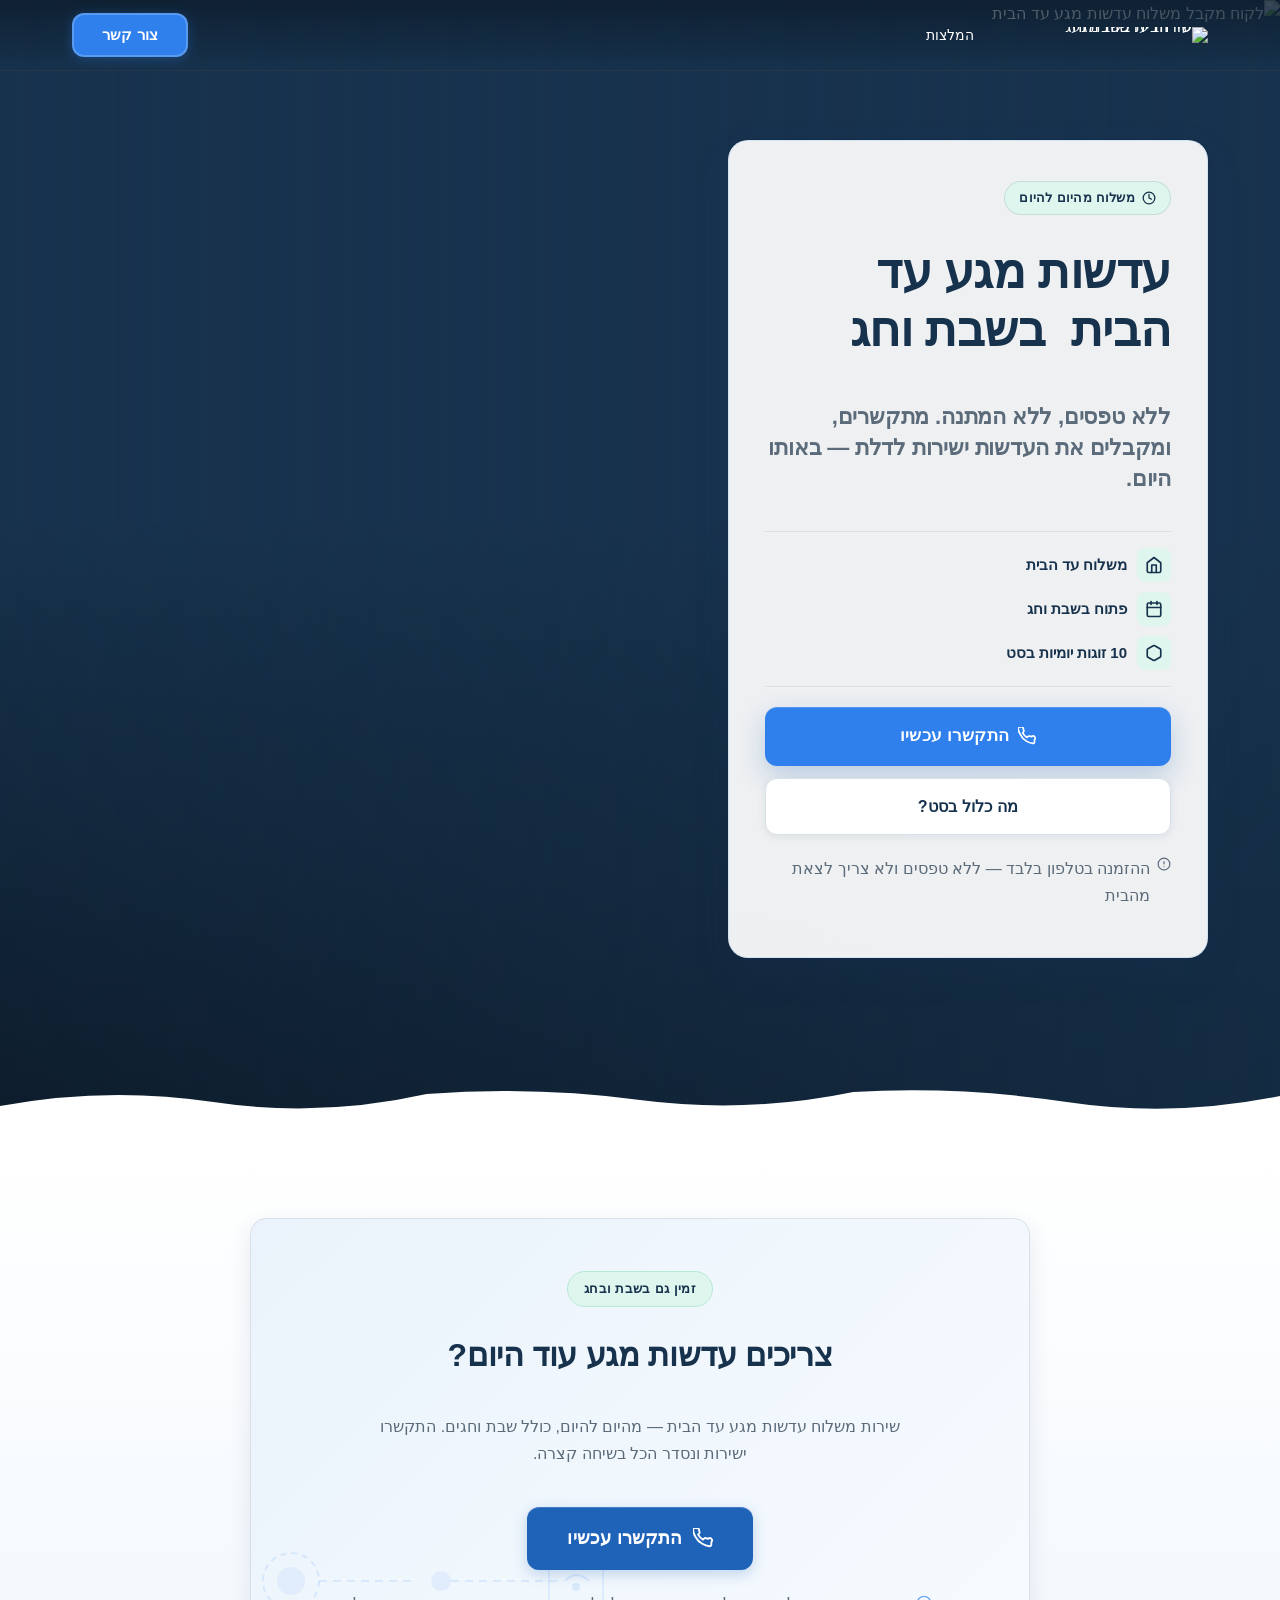
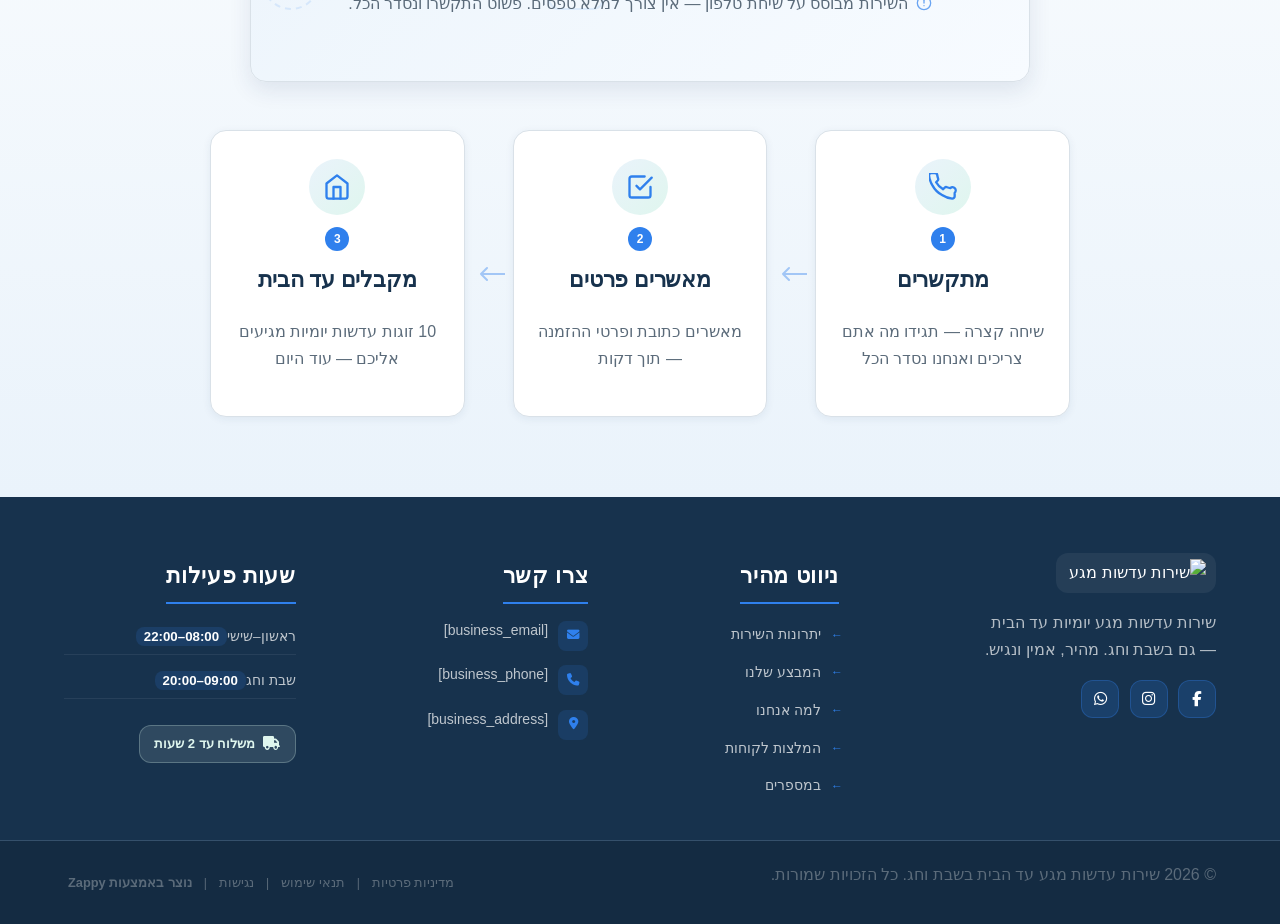
==== commit 23bd0364: "Background sync: Progressive GitHub Sync" ====
--- a/index.html
+++ b/index.html
@@ -344,7 +344,7 @@
       <a href="/" class="logo-link">
         <img src="/assets/business-logo.webp" alt="שירות עדשות מגע עד הבית בשבת וחג" class="logo">
       </a>
-    </div><ul class="nav-menu" id="navMenu"><li><a href="#features">יתרונות</a></li><li><a href="#offer">המבצע</a></li><li><a href="#benefits">למה אנחנו</a></li><li><a href="#testimonials">המלצות</a></li></ul></div>
+    </div><ul class="nav-menu" id="navMenu"><li><a href="#testimonials">המלצות</a></li></ul></div>
 
     
 
@@ -859,534 +859,19 @@
 
 </section>
 
-<section class="wsc-scenarios" aria-labelledby="wsc-scenarios-title">
-  <div class="wsc-scenarios__container">
-    <!-- Section Header -->
-    <header class="wsc-scenarios__header">
-      <span class="wsc-scenarios__eyebrow">תרחישים אמיתיים</span>
-      <h2 class="wsc-scenarios__title" id="wsc-scenarios-title">למה בשבת זה קורה בדיוק?</h2>
-      <p class="wsc-scenarios__subtitle">אלה לא סיפורים מומצאים — זה מה שקורה לאנשים כמוך, בכל שבת ושבת</p>
-    </header>
-
-    <!-- Scenario Cards Grid -->
-    <div class="wsc-scenarios__grid" role="list">
-
-      <!-- Card 1 -->
-      <article class="wsc-scenarios__card" role="listitem">
-        <div class="wsc-scenarios__card-icon" aria-hidden="true">🧒</div>
-        <h3 class="wsc-scenarios__card-title">העדשה נפלה לכיור</h3>
-        <blockquote class="wsc-scenarios__card-quote">
-          <p>"קמתי בבוקר שבת, העדשה נפלה לכיור ונשטפה. כולם עוד ישנים, החנויות סגורות — לא ידעתי מה לעשות."</p>
-        </blockquote>
-        <footer class="wsc-scenarios__card-footer">
-          <span class="wsc-scenarios__card-name">— מירי, 28</span>
-          <span class="wsc-scenarios__card-tagline">שבת שלמה בלי ראייה ברורה</span>
-        </footer>
-      </article>
-
-      <!-- Card 2 -->
-      <article class="wsc-scenarios__card" role="listitem">
-        <div class="wsc-scenarios__card-icon" aria-hidden="true">👁️</div>
-        <h3 class="wsc-scenarios__card-title">שכחתי את העדשות בבית</h3>
-        <blockquote class="wsc-scenarios__card-quote">
-          <p>"אחותי הגיעה לשבת אצלנו ושכחה את העדשות בבית. מוסיקה בסלון, ילדים רצים — ובלי עדשות לא רואה כלום."</p>
-        </blockquote>
-        <footer class="wsc-scenarios__card-footer">
-          <span class="wsc-scenarios__card-name">— דני, 34</span>
-          <span class="wsc-scenarios__card-tagline">אורחים שלא יכולים ליהנות</span>
-        </footer>
-      </article>
-
-      <!-- Card 3 -->
-      <article class="wsc-scenarios__card" role="listitem">
-        <div class="wsc-scenarios__card-icon" aria-hidden="true">🌙</div>
-        <h3 class="wsc-scenarios__card-title">יום כיפור בלי עדשות</h3>
-        <blockquote class="wsc-scenarios__card-quote">
-          <p>"ביום כיפור נשארתי בלי עדשות — הייתי אמורה לחזור לבית כנסת בערב ולא יכולתי לראות."</p>
-        </blockquote>
-        <footer class="wsc-scenarios__card-footer">
-          <span class="wsc-scenarios__card-name">— רחל, 42</span>
-          <span class="wsc-scenarios__card-tagline">חג קדוש שהפך לסיוט</span>
-        </footer>
-      </article>
-
-      <!-- Card 4 -->
-      <article class="wsc-scenarios__card" role="listitem">
-        <div class="wsc-scenarios__card-icon" aria-hidden="true">💧</div>
-        <h3 class="wsc-scenarios__card-title">שפלאש בבריכה</h3>
-        <blockquote class="wsc-scenarios__card-quote">
-          <p>"ישבתי ליד הבריכה בשבת, חטפתי שפלאש בעיניים — שתי העדשות יצאו ולא מצאתי אותן."</p>
-        </blockquote>
-        <footer class="wsc-scenarios__card-footer">
-          <span class="wsc-scenarios__card-name">— יוסי, 31</span>
-          <span class="wsc-scenarios__card-tagline">רגע אחד שינה את כל השבת</span>
-        </footer>
-      </article>
-
-    </div>
-
-    <!-- CTA -->
-    <div class="wsc-scenarios__cta-wrapper">
-      <p class="wsc-scenarios__cta-text">מכירים את התחושה? אנחנו כאן בדיוק בשבילכם</p>
-      <a href="tel:+972XXXXXXXX" class="wsc-scenarios__cta-btn" aria-label="התקשרו אלינו עכשיו — שירות זמין גם בשבת">
-        <span class="wsc-scenarios__cta-btn-icon" aria-hidden="true">📞</span>
-        התקשרו עכשיו — גם בשבת
-      </a>
-    </div>
-  </div>
-</section>
-
-<section class="tl-process-section" aria-labelledby="tl-process-title">
-  <div class="tl-container">
-
-    <!-- Section Header -->
-    <header class="tl-header">
-      <span class="tl-eyebrow">איך זה עובד?</span>
-      <h2 class="tl-title" id="tl-process-title">מה מקבלים — מהרגע שמתקשרים ועד קבלת הסט</h2>
-      <p class="tl-subtitle">תהליך פשוט, מהיר ואנושי — מהשיחה הראשונה ועד העדשה בעין</p>
-    </header>
-
-    <!-- Timeline Steps -->
-    <div class="tl-timeline" role="list">
-
-      <!-- Step 1 -->
-      <article class="tl-step" role="listitem">
-        <div class="tl-step-indicator" aria-hidden="true">
-          <div class="tl-step-number">1</div>
-          <div class="tl-step-line"></div>
-        </div>
-        <div class="tl-step-content">
-          <div class="tl-step-icon" aria-hidden="true">📞</div>
-          <h3 class="tl-step-title">מתקשרים אלינו</h3>
-          <p class="tl-step-desc">שיחת טלפון קצרה — אומרים לנו מה המספר של העדשה שלכם (מופיע על קופסת העדשות הישנה). זהו. לא צריך מרשם, לא צריך לצאת מהבית.</p>
-        </div>
-      </article>
-
-      <!-- Step 2 -->
-      <article class="tl-step" role="listitem">
-        <div class="tl-step-indicator" aria-hidden="true">
-          <div class="tl-step-number">2</div>
-          <div class="tl-step-line"></div>
-        </div>
-        <div class="tl-step-content">
-          <div class="tl-step-icon" aria-hidden="true">✅</div>
-          <h3 class="tl-step-title">אנחנו מאשרים ומכינים</h3>
-          <p class="tl-step-desc">תוך כמה דקות מאשרים את ההזמנה ומכינים עבורכם סט של 10 זוגות עדשות מגע יומיות דיספוסבל — מותאמות לפי הנתונים שנתתם.</p>
-        </div>
-      </article>
-
-      <!-- Step 3 -->
-      <article class="tl-step" role="listitem">
-        <div class="tl-step-indicator" aria-hidden="true">
-          <div class="tl-step-number">3</div>
-          <div class="tl-step-line"></div>
-        </div>
-        <div class="tl-step-content">
-          <div class="tl-step-icon" aria-hidden="true">🛵</div>
-          <h3 class="tl-step-title">השליח יוצא אליכם</h3>
-          <p class="tl-step-desc">שליח יוצא מיד לכיוונכם. מגיע לכתובת שנתתם — גם בשבת, גם בחג. ללא תיאום מורכב, ללא המתנה.</p>
-        </div>
-      </article>
-
-      <!-- Step 4 -->
-      <article class="tl-step tl-step--last" role="listitem">
-        <div class="tl-step-indicator" aria-hidden="true">
-          <div class="tl-step-number tl-step-number--final">4</div>
-        </div>
-        <div class="tl-step-content">
-          <div class="tl-step-icon" aria-hidden="true">🎉</div>
-          <h3 class="tl-step-title">מקבלים את הסט לדלת</h3>
-          <p class="tl-step-desc">10 זוגות עדשות מגע יומיות נמסרים ישירות לדלת שלכם. פותחים, מכניסים עדשה — רואים. פשוט ככה.</p>
-        </div>
-      </article>
-
-    </div>
-    <!-- End Timeline -->
-
-    <!-- What's Included Block -->
-    <aside class="tl-included-block" aria-label="מה כלול בסט">
-      <div class="tl-included-inner">
-        <div class="tl-included-header">
-          <span class="tl-included-badge" aria-hidden="true">📦</span>
-          <h3 class="tl-included-title">מה כלול בסט?</h3>
-        </div>
-        <ul class="tl-included-list" role="list">
-          <li class="tl-included-item">
-            <span class="tl-check" aria-hidden="true">✓</span>
-            <span>10 זוגות עדשות יומיות איכותיות</span>
-          </li>
-          <li class="tl-included-item">
-            <span class="tl-check" aria-hidden="true">✓</span>
-            <span>התאמה אישית לפי המספר שלך</span>
-          </li>
-          <li class="tl-included-item">
-            <span class="tl-check" aria-hidden="true">✓</span>
-            <span>משלוח עד הבית — גם בשבת</span>
-          </li>
-          <li class="tl-included-item">
-            <span class="tl-check" aria-hidden="true">✓</span>
-            <span>שירות אנושי בטלפון</span>
-          </li>
-        </ul>
-        <a href="tel:" class="tl-cta-btn" aria-label="התקשרו עכשיו להזמנת עדשות מגע">
-          <span class="tl-cta-icon" aria-hidden="true">📲</span>
-          התקשרו עכשיו להזמנה
-        </a>
-      </div>
-    </aside>
-
-  </div>
-</section>
-
-
-
-
-
-<section id="features" class="index-features-section" data-layout-spec="בית-features" dir="rtl">
-  <div class="index-features-container">
-    <!-- Intro Block -->
-    <div class="index-features-intro">
-      <span class="index-features-eyebrow">למה לבחור בנו?</span>
-      <h2 class="index-features-heading">שירות עדשות מגע עד הבית —<br>מהיום להיום, גם בשבת וחג</h2>
-      <p class="index-features-subtext">אין צורך לצאת מהבית, לחכות בתור, או לוותר על הנוחות שלך. אנחנו מביאים לך 10 זוגות עדשות מגע יומיות ישירות לדלת — גם כשהחנויות סגורות.</p>
-    </div>
-
-    <!-- Cards Grid -->
-    <div class="index-features-grid">
-
-      <!-- Card 1: Same-Day Delivery -->
-      <article class="index-features-card">
-        <div class="index-features-card-top-accent"></div>
-        <div class="index-features-card-inner">
-          <div class="index-features-icon-wrap">
-            <svg data-element-type="icon" data-icon-type="svg" xmlns="http://www.w3.org/2000/svg" width="40" height="40" viewBox="0 0 24 24" fill="none" stroke="currentColor" stroke-width="1.7" stroke-linecap="round" stroke-linejoin="round" aria-hidden="true">
-              <path d="M3 9l9-7 9 7v11a2 2 0 0 1-2 2H5a2 2 0 0 1-2-2z"></path>
-              <polyline points="9 22 9 12 15 12 15 22"></polyline>
-            </svg>
-          </div>
-          <h3 class="index-features-card-title">משלוח עד הבית — מהיום להיום</h3>
-          <p class="index-features-card-desc">נגמרו לך העדשות? אל תדאג. מתקשרים, מאשרים, ומביאים. ללא יציאה מהבית, ללא המתנה מיותרת — השירות מגיע אליך.</p>
-          <div class="index-features-card-details">
-            <div class="index-features-detail-item">
-              <svg data-element-type="icon" data-icon-type="svg" xmlns="http://www.w3.org/2000/svg" width="16" height="16" viewBox="0 0 24 24" fill="none" stroke="currentColor" stroke-width="2" stroke-linecap="round" stroke-linejoin="round" aria-hidden="true"><path d="M22 16.92v3a2 2 0 0 1-2.18 2 19.79 19.79 0 0 1-8.63-3.07A19.5 19.5 0 0 1 4.69 12 19.79 19.79 0 0 1 1.6 3.22 2 2 0 0 1 3.57 1h3a2 2 0 0 1 2 1.72c.127.96.361 1.903.7 2.81a2 2 0 0 1-.45 2.11L7.91 8.54a16 16 0 0 0 6.29 6.29l.91-.91a2 2 0 0 1 2.11-.45c.907.339 1.85.573 2.81.7A2 2 0 0 1 22 16.92z"></path></svg>
-              <span>הזמנה בשיחת טלפון אחת</span>
-            </div>
-            <div class="index-features-detail-item">
-              <svg data-element-type="icon" data-icon-type="svg" xmlns="http://www.w3.org/2000/svg" width="16" height="16" viewBox="0 0 24 24" fill="none" stroke="currentColor" stroke-width="2" stroke-linecap="round" stroke-linejoin="round" aria-hidden="true"><polyline points="20 6 9 17 4 12"></polyline></svg>
-              <span>אישור מהיר תוך דקות</span>
-            </div>
-          </div>
-          <p class="index-features-reassurance">✦ מהיום להיום — ללא עיכובים</p>
-        </div>
-      </article>
-
-      <!-- Card 2: Shabbat & Holiday -->
-      <article class="index-features-card">
-        <div class="index-features-card-top-accent"></div>
-        <div class="index-features-card-inner">
-          <div class="index-features-icon-wrap">
-            <svg data-element-type="icon" data-icon-type="svg" xmlns="http://www.w3.org/2000/svg" width="40" height="40" viewBox="0 0 24 24" fill="none" stroke="currentColor" stroke-width="1.7" stroke-linecap="round" stroke-linejoin="round" aria-hidden="true">
-              <rect x="3" y="4" width="18" height="18" rx="2" ry="2"></rect>
-              <line x1="16" y1="2" x2="16" y2="6"></line>
-              <line x1="8" y1="2" x2="8" y2="6"></line>
-              <line x1="3" y1="10" x2="21" y2="10"></line>
-              <circle cx="8" cy="15" r="1" fill="currentColor"></circle>
-              <circle cx="12" cy="15" r="1" fill="currentColor"></circle>
-              <circle cx="16" cy="15" r="1" fill="currentColor"></circle>
-            </svg>
-          </div>
-          <h3 class="index-features-card-title">פועלים בשבת ובחגי ישראל</h3>
-          <p class="index-features-card-desc">השירות שלנו לא עוצר כשהחנויות נסגרות. גם בשבת, גם בחג — אנחנו כאן בשבילך. כי בדיוק אז הצורך בעדשות מגע לא מחכה.</p>
-          <div class="index-features-card-details">
-            <div class="index-features-detail-item">
-              <svg data-element-type="icon" data-icon-type="svg" xmlns="http://www.w3.org/2000/svg" width="16" height="16" viewBox="0 0 24 24" fill="none" stroke="currentColor" stroke-width="2" stroke-linecap="round" stroke-linejoin="round" aria-hidden="true"><circle cx="12" cy="12" r="10"></circle><polyline points="12 6 12 12 16 14"></polyline></svg>
-              <span>זמינות 7 ימים בשבוע</span>
-            </div>
-            <div class="index-features-detail-item">
-              <svg data-element-type="icon" data-icon-type="svg" xmlns="http://www.w3.org/2000/svg" width="16" height="16" viewBox="0 0 24 24" fill="none" stroke="currentColor" stroke-width="2" stroke-linecap="round" stroke-linejoin="round" aria-hidden="true"><polyline points="20 6 9 17 4 12"></polyline></svg>
-              <span>כולל כל ימי החג והמועד</span>
-            </div>
-          </div>
-          <p class="index-features-reassurance">✦ גם כשכולם סגורים — אנחנו פתוחים</p>
-        </div>
-      </article>
-
-      <!-- Card 3: Emergency / Ran Out -->
-      <article class="index-features-card">
-        <div class="index-features-card-top-accent"></div>
-        <div class="index-features-card-inner">
-          <div class="index-features-icon-wrap">
-            <svg data-element-type="icon" data-icon-type="svg" xmlns="http://www.w3.org/2000/svg" width="40" height="40" viewBox="0 0 24 24" fill="none" stroke="currentColor" stroke-width="1.7" stroke-linecap="round" stroke-linejoin="round" aria-hidden="true">
-              <circle cx="12" cy="12" r="10"></circle>
-              <line x1="12" y1="8" x2="12" y2="12"></line>
-              <line x1="12" y1="16" x2="12.01" y2="16"></line>
-            </svg>
-          </div>
-          <h3 class="index-features-card-title">נגמרו העדשות? יש פתרון מיידי</h3>
-          <p class="index-features-card-desc">נשארת בלי עדשות ברגע הכי לא נוח? זה בדיוק למה אנחנו כאן. פנייה אחת ואנחנו בדרך אליך עם 10 זוגות עדשות יומיות — בלי בירוקרטיה ובלי עיכובים.</p>
-          <div class="index-features-card-details">
-            <div class="index-features-detail-item">
-              <svg data-element-type="icon" data-icon-type="svg" xmlns="http://www.w3.org/2000/svg" width="16" height="16" viewBox="0 0 24 24" fill="none" stroke="currentColor" stroke-width="2" stroke-linecap="round" stroke-linejoin="round" aria-hidden="true"><path d="M5 12h14"></path><path d="M12 5l7 7-7 7"></path></svg>
-              <span>10 זוגות עדשות יומיות בסט</span>
-            </div>
-            <div class="index-features-detail-item">
-              <svg data-element-type="icon" data-icon-type="svg" xmlns="http://www.w3.org/2000/svg" width="16" height="16" viewBox="0 0 24 24" fill="none" stroke="currentColor" stroke-width="2" stroke-linecap="round" stroke-linejoin="round" aria-hidden="true"><polyline points="20 6 9 17 4 12"></polyline></svg>
-              <span>ללא טפסים, ישירות לדלת</span>
-            </div>
-          </div>
-          <p class="index-features-reassurance">✦ פתרון מהיר לכל מצב חירום</p>
-        </div>
-      </article>
-
-    </div>
-    <!-- End Cards Grid -->
-  </div>
-
-  <!-- Bottom Diagonal Divider -->
-  <div class="index-features-divider-wrapper">
-    <svg aria-hidden="true" viewBox="0 0 1200 70" preserveAspectRatio="none" xmlns="http://www.w3.org/2000/svg">
-      <path d="M0,70 L0,40 L1200,10 L1200,70 Z" fill="#EAF3FB"></path>
-    </svg>
-  </div>
-</section>
-
-<section id="offer" class="index-offer-section" data-layout-spec="בית-offer" dir="rtl">
-  <div class="index-offer-container">
-
-    <!-- START COLUMN: headline + checklist -->
-    <div class="index-offer-content-col">
-      <span class="index-offer-badge">מה תקבלו</span>
-      <h2 class="index-offer-heading">הכל כלול — עד הדלת שלכם</h2>
-      <p class="index-offer-sub">שירות עדשות מגע משלוח עד הבית בשבת וחג — ללא יציאה מהבית, ללא המתנה. מהיום להיום, גם כשהחנויות סגורות.</p>
-
-      <ul class="index-offer-checklist">
-        <li>
-          <span class="index-offer-check-icon" aria-hidden="true">
-            <svg data-element-type="icon" data-icon-type="svg" width="20" height="20" viewBox="0 0 20 20" fill="none" xmlns="http://www.w3.org/2000/svg">
-              <circle cx="10" cy="10" r="10" fill="#DFF6EE"></circle>
-              <path d="M5.5 10.5L8.5 13.5L14.5 7.5" stroke="#17324D" stroke-width="2" stroke-linecap="round" stroke-linejoin="round"></path>
-            </svg>
-          </span>
-          <span>משלוח מהיר ביום ההזמנה — כולל שבת וחג</span>
-        </li>
-        <li>
-          <span class="index-offer-check-icon" aria-hidden="true">
-            <svg data-element-type="icon" data-icon-type="svg" width="20" height="20" viewBox="0 0 20 20" fill="none" xmlns="http://www.w3.org/2000/svg">
-              <circle cx="10" cy="10" r="10" fill="#DFF6EE"></circle>
-              <path d="M5.5 10.5L8.5 13.5L14.5 7.5" stroke="#17324D" stroke-width="2" stroke-linecap="round" stroke-linejoin="round"></path>
-            </svg>
-          </span>
-          <span>10 זוגות עדשות מגע יומיות איכותיות</span>
-        </li>
-        <li>
-          <span class="index-offer-check-icon" aria-hidden="true">
-            <svg data-element-type="icon" data-icon-type="svg" width="20" height="20" viewBox="0 0 20 20" fill="none" xmlns="http://www.w3.org/2000/svg">
-              <circle cx="10" cy="10" r="10" fill="#DFF6EE"></circle>
-              <path d="M5.5 10.5L8.5 13.5L14.5 7.5" stroke="#17324D" stroke-width="2" stroke-linecap="round" stroke-linejoin="round"></path>
-            </svg>
-          </span>
-          <span>בונוסים נוספים לפי בחירה — ראייה, משקפיים ועוד</span>
-        </li>
-        <li>
-          <span class="index-offer-check-icon" aria-hidden="true">
-            <svg data-element-type="icon" data-icon-type="svg" width="20" height="20" viewBox="0 0 20 20" fill="none" xmlns="http://www.w3.org/2000/svg">
-              <circle cx="10" cy="10" r="10" fill="#DFF6EE"></circle>
-              <path d="M5.5 10.5L8.5 13.5L14.5 7.5" stroke="#17324D" stroke-width="2" stroke-linecap="round" stroke-linejoin="round"></path>
-            </svg>
-          </span>
-          <span>ללא טפסים — מתקשרים ומקבלים</span>
-        </li>
-      </ul>
-
-      <a href="tel:[business_phone]" class="index-offer-cta btn-primary">
-        <svg data-element-type="icon" data-icon-type="svg" width="18" height="18" viewBox="0 0 18 18" fill="none" xmlns="http://www.w3.org/2000/svg" style="flex-shrink:0;">
-          <path d="M3.5 2h3l1.5 4-1.75 1.25A9.5 9.5 0 0 0 9.75 10.75L11 9l4 1.5v3A2 2 0 0 1 13 16C7.477 16 2 10.523 2 5a2 2 0 0 1 1.5-1.94z" stroke="#fff" stroke-width="1.5" stroke-linecap="round" stroke-linejoin="round"></path>
-        </svg>
-        התקשרו עכשיו להזמנה
-      </a>
-    </div>
-
-    <!-- END COLUMN: main card + bonus cards -->
-    <div class="index-offer-cards-col">
-
-      <!-- Main product card -->
-      <article class="index-offer-main-card">
-        <div class="index-offer-main-card-top">
-          <div class="index-offer-main-card-label">החבילה שלנו</div>
-          <div class="index-offer-main-card-image-wrap">
-            <img data-placeholder="index-offer-image-1" data-context="Abstract minimal product visual for a contact lens delivery service — a clean blister-style lens pouch or a soft translucent case on a white surface with soft blue lighting. No brand text, no packaging labels. Minimalist healthcare aesthetic, top-down or slight angle view." width="520" height="260" src="/assets/site-index-offer-image-1.webp" alt="עדשות מגע יומיות — חבילת שירות">
-          </div>
-        </div>
-        <div class="index-offer-main-card-body">
-          <div class="index-offer-main-qty">
-            <span class="index-offer-qty-number">10</span>
-            <span class="index-offer-qty-label">זוגות עדשות מגע יומיות</span>
-          </div>
-          <p class="index-offer-main-desc">סט עדשות מגע יומיות דיספוסבל — מגיע ישירות אליכם הביתה, ביום ההזמנה. גם בשבת, גם בחג, גם כשאין לכם זמן לצאת.</p>
-          <div class="index-offer-main-tag">
-            <svg data-element-type="icon" data-icon-type="svg" width="16" height="16" viewBox="0 0 16 16" fill="none" xmlns="http://www.w3.org/2000/svg">
-              <circle cx="8" cy="8" r="7" stroke="#2F80ED" stroke-width="1.5"></circle>
-              <path d="M8 4v4l2.5 2.5" stroke="#2F80ED" stroke-width="1.5" stroke-linecap="round"></path>
-            </svg>
-            משלוח עד הבית — מהיום להיום
-          </div>
-        </div>
-      </article>
-
-      <!-- Bonus cards row -->
-      <div class="index-offer-bonus-row">
-
-        <!-- Bonus 1: Eye exam voucher -->
-        <article class="index-offer-bonus-card index-offer-bonus-mint">
-          <div class="index-offer-bonus-icon-wrap">
-            <svg data-element-type="icon" data-icon-type="svg" width="28" height="28" viewBox="0 0 28 28" fill="none" xmlns="http://www.w3.org/2000/svg">
-              <circle cx="14" cy="14" r="13" stroke="#17324D" stroke-width="1.5"></circle>
-              <ellipse cx="14" cy="14" rx="5" ry="3.5" stroke="#17324D" stroke-width="1.5"></ellipse>
-              <circle cx="14" cy="14" r="1.5" fill="#17324D"></circle>
-            </svg>
-          </div>
-          <div class="index-offer-bonus-text">
-            <h3 class="index-offer-bonus-title">שובר בדיקת ראייה</h3>
-            <p class="index-offer-bonus-desc">קבלו שובר לבדיקת ראייה חינם בחנות — כמתנה עם כל הזמנה.</p>
-          </div>
-        </article>
-
-        <!-- Bonus 2: Glasses discount -->
-        <article class="index-offer-bonus-card index-offer-bonus-cloud">
-          <div class="index-offer-bonus-icon-wrap">
-            <svg data-element-type="icon" data-icon-type="svg" width="28" height="28" viewBox="0 0 28 28" fill="none" xmlns="http://www.w3.org/2000/svg">
-              <rect x="3" y="10" width="22" height="8" rx="4" stroke="#17324D" stroke-width="1.5"></rect>
-              <line x1="14" y1="10" x2="14" y2="18" stroke="#17324D" stroke-width="1.5"></line>
-              <line x1="3" y1="14" x2="6" y2="14" stroke="#17324D" stroke-width="1.5"></line>
-              <line x1="22" y1="14" x2="25" y2="14" stroke="#17324D" stroke-width="1.5"></line>
-            </svg>
-          </div>
-          <div class="index-offer-bonus-text">
-            <h3 class="index-offer-bonus-title">הנחה של ₪200 על משקפיים</h3>
-            <p class="index-offer-bonus-desc">קופון הנחה לרכישת משקפיים — מתנה נוספת לכל לקוח.</p>
-          </div>
-        </article>
-
-      </div>
-      <!-- /bonus row -->
-
-    </div>
-    <!-- /END COLUMN -->
-
-  </div>
-
-  <!-- Bottom wave divider -->
-  <div class="index-offer-divider-wrapper">
-    <svg aria-hidden="true" viewBox="0 0 1200 72" preserveAspectRatio="none" xmlns="http://www.w3.org/2000/svg">
-      <!-- Thin navy edge -->
-      <path d="M0,72 L0,54 Q100,44 200,52 T400,46 Q500,42 600,50 T800,44 Q900,40 1000,50 T1200,46 L1200,72 Z" fill="#F0F5FB" opacity="0.18"></path>
-      <!-- White body -->
-      <path d="M0,72 L0,60 Q100,50 200,58 T400,52 Q500,48 600,56 T800,50 Q900,46 1000,56 T1200,52 L1200,72 Z" fill="#F0F5FB"></path>
-    </svg>
-  </div>
-
-</section>
-
-<section id="benefits" class="index-benefits-section" dir="rtl" data-layout-spec="בית-benefits">
-  <div class="index-benefits-container">
-
-    <!-- Section Header -->
-    <div class="index-benefits-header">
-      <span class="index-benefits-eyebrow">למה אנחנו שונים</span>
-      <h2 class="index-benefits-title">שירות שנבנה בדיוק לרגע הזה</h2>
-      <p class="index-benefits-subtitle">כשמגלים שנגמרו העדשות לפני שבת — אנחנו כאן. עדשות מגע משלוח עד הבית בשבת וחג, מהיום להיום, ללא תור וללא עיכובים.</p>
-    </div>
-
-    <!-- Benefits Grid -->
-    <div class="index-benefits-grid">
-
-      <!-- Benefit 1 -->
-      <article class="index-benefit-card">
-        <div class="index-benefit-icon-wrap">
-          <svg data-element-type="icon" data-icon-type="svg" xmlns="http://www.w3.org/2000/svg" width="28" height="28" viewBox="0 0 24 24" fill="none" stroke="currentColor" stroke-width="2" stroke-linecap="round" stroke-linejoin="round" aria-hidden="true">
-            <circle cx="12" cy="12" r="10"></circle>
-            <polyline points="12 6 12 12 16 14"></polyline>
-          </svg>
-        </div>
-        <div class="index-benefit-content">
-          <h3>מהיום להיום — גם בשבת</h3>
-          <p>לא צריך לחכות לאחרי החג. השירות שלנו פועל בשבתות ובחגים, כי בדיוק אז הצורך הכי דחוף.</p>
-        </div>
-      </article>
-
-      <!-- Benefit 2 -->
-      <article class="index-benefit-card">
-        <div class="index-benefit-icon-wrap">
-          <svg data-element-type="icon" data-icon-type="svg" xmlns="http://www.w3.org/2000/svg" width="28" height="28" viewBox="0 0 24 24" fill="none" stroke="currentColor" stroke-width="2" stroke-linecap="round" stroke-linejoin="round" aria-hidden="true">
-            <path d="M3 9l9-7 9 7v11a2 2 0 0 1-2 2H5a2 2 0 0 1-2-2z"></path>
-            <polyline points="9 22 9 12 15 12 15 22"></polyline>
-          </svg>
-        </div>
-        <div class="index-benefit-content">
-          <h3>ישירות לדלת הבית</h3>
-          <p>לא צריך לצאת לחנות, לחפש חניה או לעמוד בתור. הסט מגיע אליך — נוח, פשוט ומהיר.</p>
-        </div>
-      </article>
-
-      <!-- Benefit 3 -->
-      <article class="index-benefit-card">
-        <div class="index-benefit-icon-wrap">
-          <svg data-element-type="icon" data-icon-type="svg" xmlns="http://www.w3.org/2000/svg" width="28" height="28" viewBox="0 0 24 24" fill="none" stroke="currentColor" stroke-width="2" stroke-linecap="round" stroke-linejoin="round" aria-hidden="true">
-            <path d="M22 16.92v3a2 2 0 0 1-2.18 2 19.79 19.79 0 0 1-8.63-3.07A19.5 19.5 0 0 1 4.69 12 19.79 19.79 0 0 1 1.61 3.45 2 2 0 0 1 3.59 1.27h3a2 2 0 0 1 2 1.72c.127.96.361 1.903.7 2.81a2 2 0 0 1-.45 2.11L7.91 8.82a16 16 0 0 0 6.29 6.29l1.12-1.12a2 2 0 0 1 2.11-.45c.907.339 1.85.573 2.81.7A2 2 0 0 1 22 16.92z"></path>
-          </svg>
-        </div>
-        <div class="index-benefit-content">
-          <h3>מענה אנושי בטלפון</h3>
-          <p>מדברים עם אדם אמיתי — לא בוט, לא טופס. מספיק להתקשר ואנחנו מסדרים את הכל.</p>
-        </div>
-      </article>
-
-      <!-- Benefit 4 -->
-      <article class="index-benefit-card">
-        <div class="index-benefit-icon-wrap">
-          <svg data-element-type="icon" data-icon-type="svg" xmlns="http://www.w3.org/2000/svg" width="28" height="28" viewBox="0 0 24 24" fill="none" stroke="currentColor" stroke-width="2" stroke-linecap="round" stroke-linejoin="round" aria-hidden="true">
-            <rect x="1" y="3" width="15" height="13" rx="2"></rect>
-            <path d="M16 8h4l3 3v5h-7V8z"></path>
-            <circle cx="5.5" cy="18.5" r="2.5"></circle>
-            <circle cx="18.5" cy="18.5" r="2.5"></circle>
-          </svg>
-        </div>
-        <div class="index-benefit-content">
-          <h3>10 זוגות עדשות יומיות</h3>
-          <p>כל הזמנה כוללת סט מלא של 10 זוגות עדשות מגע יומיות — מספיק לכל הצרכים, עם בונוסים מפתיעים.</p>
-        </div>
-      </article>
-
-      <!-- Reassurance Panel -->
-      <article class="index-benefit-card index-benefit-card--navy">
-        <div class="index-benefit-promise-icon">
-          <svg data-element-type="icon" data-icon-type="svg" xmlns="http://www.w3.org/2000/svg" width="36" height="36" viewBox="0 0 24 24" fill="none" stroke="currentColor" stroke-width="1.8" stroke-linecap="round" stroke-linejoin="round" aria-hidden="true">
-            <path d="M12 22s8-4 8-10V5l-8-3-8 3v7c0 6 8 10 8 10z"></path>
-            <polyline points="9 12 11 14 15 10"></polyline>
-          </svg>
-        </div>
-        <blockquote class="index-benefit-quote">
-          “אנחנו לא חנות — אנחנו שירות. כל שיחת טלפון מסתיימת בפתרון.”
-        </blockquote>
-        <p class="index-benefit-promise-body">מתאים במיוחד לסיטואציות דחופות: שישי בצהריים, ערב חג, יום כיפור — בדיוק כשכל החנויות סגורות ואתם צריכים עדשות מגע דיספוסבל עכשיו.</p>
-        <div class="index-benefit-tags">
-          <span class="index-benefit-tag">שבת ✓</span>
-          <span class="index-benefit-tag">חג ✓</span>
-          <span class="index-benefit-tag">ערב חג ✓</span>
-        </div>
-      </article>
-
-    </div>
-  </div>
-
-  <!-- Bottom Divider -->
-  <div class="index-benefits-divider-wrapper">
-    <svg aria-hidden="true" viewBox="0 0 1200 70" preserveAspectRatio="none" xmlns="http://www.w3.org/2000/svg">
-      <path d="M0,70 L0,32 Q60,26 120,34 T240,28 Q300,34 360,26 T480,32 Q540,28 600,34 T720,28 Q780,34 840,26 T960,32 Q1020,26 1080,34 T1200,28 L1200,70 Z" fill="#FFFFFF"></path>
-    </svg>
-  </div>
-
-</section>
+
+
+
+
+
+
+
+
+
+
+
+
+
 
 
 
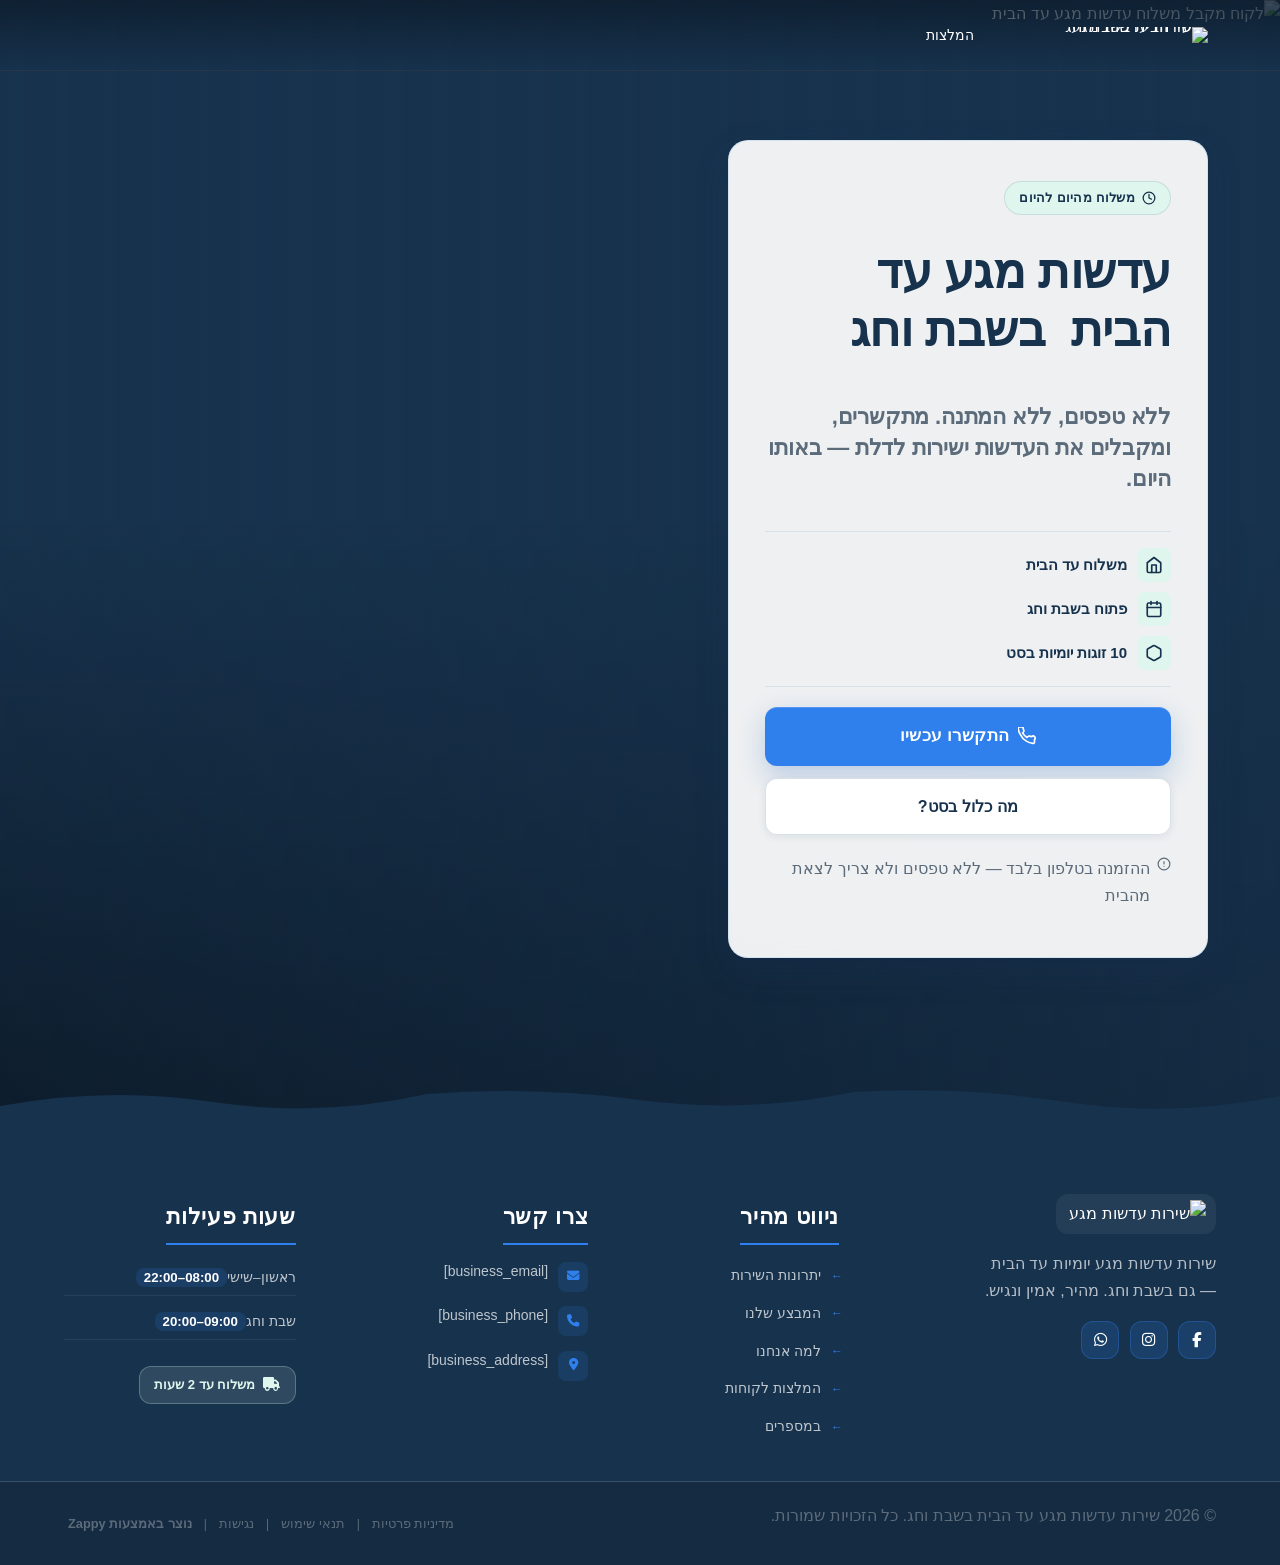
==== commit 9234f1e0: "Background sync: Progressive GitHub Sync" ====
--- a/index.html
+++ b/index.html
@@ -349,7 +349,7 @@
     
 
     <div class="nav-cta-container">
-      <a href="#cta" class="nav-cta-btn">צור קשר</a>
+      
     </div>
   </div>
 </nav>
@@ -853,7 +853,7 @@
   <!-- Bottom Divider -->
   <div class="index-hero-divider-wrapper">
     <svg aria-hidden="true" viewBox="0 0 1440 80" preserveAspectRatio="none" xmlns="http://www.w3.org/2000/svg">
-      <path d="M0,80 L0,48 Q120,28 240,44 T480,36 Q600,28 720,42 T960,34 Q1080,28 1200,44 T1440,38 L1440,80 Z" fill="#FFFFFF"></path>
+      <path d="M0,80 L0,48 Q120,28 240,44 T480,36 Q600,28 720,42 T960,34 Q1080,28 1200,44 T1440,38 L1440,80 Z" fill="var(--bg-dark)"></path>
     </svg>
   </div>
 
@@ -877,90 +877,7 @@
 
 
 
-<section id="cta" class="index-cta-section" data-layout-spec="בית-cta" dir="rtl">
-  <div class="index-cta-container">
-
-    <!-- Central Call Panel -->
-    <div class="index-cta-panel">
-      <!-- Decorative route motif (SVG, purely decorative) -->
-      <svg class="index-cta-deco" aria-hidden="true" viewBox="0 0 420 180" fill="none" xmlns="http://www.w3.org/2000/svg">
-        <circle cx="60" cy="90" r="28" stroke="#2F80ED" stroke-width="2" stroke-dasharray="6 5" opacity="0.13"></circle>
-        <circle cx="60" cy="90" r="14" fill="#2F80ED" opacity="0.07"></circle>
-        <line x1="88" y1="90" x2="180" y2="90" stroke="#2F80ED" stroke-width="2" stroke-dasharray="8 6" opacity="0.12"></line>
-        <circle cx="210" cy="90" r="10" fill="#2F80ED" opacity="0.08"></circle>
-        <line x1="220" y1="90" x2="332" y2="90" stroke="#2F80ED" stroke-width="2" stroke-dasharray="8 6" opacity="0.12"></line>
-        <rect x="318" y="62" width="54" height="56" rx="10" stroke="#2F80ED" stroke-width="2" opacity="0.10"></rect>
-        <path d="M334 90 Q345 78 358 90" stroke="#2F80ED" stroke-width="2" opacity="0.13" fill="none"></path>
-        <circle cx="345" cy="96" r="4" fill="#2F80ED" opacity="0.12"></circle>
-      </svg>
-
-      <div class="index-cta-panel-content">
-        <span class="index-cta-badge">זמין גם בשבת ובחג</span>
-        <h2 class="index-cta-heading">צריכים עדשות מגע עוד היום?</h2>
-        <p class="index-cta-sub">שירות משלוח עדשות מגע עד הבית — מהיום להיום, כולל שבת וחגים. התקשרו ישירות ונסדר הכל בשיחה קצרה.</p>
-
-        <a href="tel:[business_phone]" class="index-cta-btn-primary">
-          <svg data-element-type="icon" data-icon-type="svg" width="20" height="20" viewBox="0 0 24 24" fill="none" stroke="currentColor" stroke-width="2.2" stroke-linecap="round" stroke-linejoin="round" aria-hidden="true"><path d="M22 16.92v3a2 2 0 01-2.18 2 19.79 19.79 0 01-8.63-3.07A19.5 19.5 0 013.07 10.8 19.79 19.79 0 01.07 2.18 2 2 0 012.06 0h3a2 2 0 012 1.72c.127.96.361 1.903.7 2.81a2 2 0 01-.45 2.11L6.09 7.91a16 16 0 006 6l1.27-1.27a2 2 0 012.11-.45c.907.339 1.85.573 2.81.7A2 2 0 0122 16.92z"></path></svg>
-          התקשרו עכשיו
-        </a>
-
-        <p class="index-cta-note">
-          <svg data-element-type="icon" data-icon-type="svg" width="16" height="16" viewBox="0 0 24 24" fill="none" stroke="currentColor" stroke-width="2" stroke-linecap="round" stroke-linejoin="round" aria-hidden="true"><circle cx="12" cy="12" r="10"></circle><line x1="12" y1="8" x2="12" y2="12"></line><line x1="12" y1="16" x2="12.01" y2="16"></line></svg>
-          השירות מבוסס על שיחת טלפון — אין צורך למלא טפסים. פשוט התקשרו ונסדר הכל.
-        </p>
-      </div>
-    </div>
-
-    <!-- 3-Step Process Row -->
-    <div class="index-cta-steps">
-      <div class="index-cta-step">
-        <div class="index-cta-step-icon">
-          <svg data-element-type="icon" data-icon-type="svg" width="28" height="28" viewBox="0 0 24 24" fill="none" stroke="currentColor" stroke-width="2" stroke-linecap="round" stroke-linejoin="round" aria-hidden="true"><path d="M22 16.92v3a2 2 0 01-2.18 2 19.79 19.79 0 01-8.63-3.07A19.5 19.5 0 013.07 10.8 19.79 19.79 0 01.07 2.18 2 2 0 012.06 0h3a2 2 0 012 1.72c.127.96.361 1.903.7 2.81a2 2 0 01-.45 2.11L6.09 7.91a16 16 0 006 6l1.27-1.27a2 2 0 012.11-.45c.907.339 1.85.573 2.81.7A2 2 0 0122 16.92z"></path></svg>
-        </div>
-        <div class="index-cta-step-text">
-          <span class="index-cta-step-num">1</span>
-          <h3 class="index-cta-step-title">מתקשרים</h3>
-          <p class="index-cta-step-desc">שיחה קצרה — תגידו מה אתם צריכים ואנחנו נסדר הכל</p>
-        </div>
-      </div>
-
-      <div class="index-cta-step-divider" aria-hidden="true">
-        <svg width="32" height="16" viewBox="0 0 32 16" fill="none" xmlns="http://www.w3.org/2000/svg" aria-hidden="true">
-          <path d="M0 8 L24 8 M18 2 L24 8 L18 14" stroke="#2F80ED" stroke-width="2" stroke-linecap="round" stroke-linejoin="round" opacity="0.4"></path>
-        </svg>
-      </div>
-
-      <div class="index-cta-step">
-        <div class="index-cta-step-icon">
-          <svg data-element-type="icon" data-icon-type="svg" width="28" height="28" viewBox="0 0 24 24" fill="none" stroke="currentColor" stroke-width="2" stroke-linecap="round" stroke-linejoin="round" aria-hidden="true"><path d="M9 11l3 3L22 4"></path><path d="M21 12v7a2 2 0 01-2 2H5a2 2 0 01-2-2V5a2 2 0 012-2h11"></path></svg>
-        </div>
-        <div class="index-cta-step-text">
-          <span class="index-cta-step-num">2</span>
-          <h3 class="index-cta-step-title">מאשרים פרטים</h3>
-          <p class="index-cta-step-desc">מאשרים כתובת ופרטי ההזמנה — תוך דקות</p>
-        </div>
-      </div>
-
-      <div class="index-cta-step-divider" aria-hidden="true">
-        <svg width="32" height="16" viewBox="0 0 32 16" fill="none" xmlns="http://www.w3.org/2000/svg" aria-hidden="true">
-          <path d="M0 8 L24 8 M18 2 L24 8 L18 14" stroke="#2F80ED" stroke-width="2" stroke-linecap="round" stroke-linejoin="round" opacity="0.4"></path>
-        </svg>
-      </div>
-
-      <div class="index-cta-step">
-        <div class="index-cta-step-icon">
-          <svg data-element-type="icon" data-icon-type="svg" width="28" height="28" viewBox="0 0 24 24" fill="none" stroke="currentColor" stroke-width="2" stroke-linecap="round" stroke-linejoin="round" aria-hidden="true"><path d="M3 9l9-7 9 7v11a2 2 0 01-2 2H5a2 2 0 01-2-2z"></path><polyline points="9 22 9 12 15 12 15 22"></polyline></svg>
-        </div>
-        <div class="index-cta-step-text">
-          <span class="index-cta-step-num">3</span>
-          <h3 class="index-cta-step-title">מקבלים עד הבית</h3>
-          <p class="index-cta-step-desc">10 זוגות עדשות יומיות מגיעים אליכם — עוד היום</p>
-        </div>
-      </div>
-    </div>
-
-  </div>
-</section>
+
   </main>
   
   <footer class="site-footer" dir="rtl">
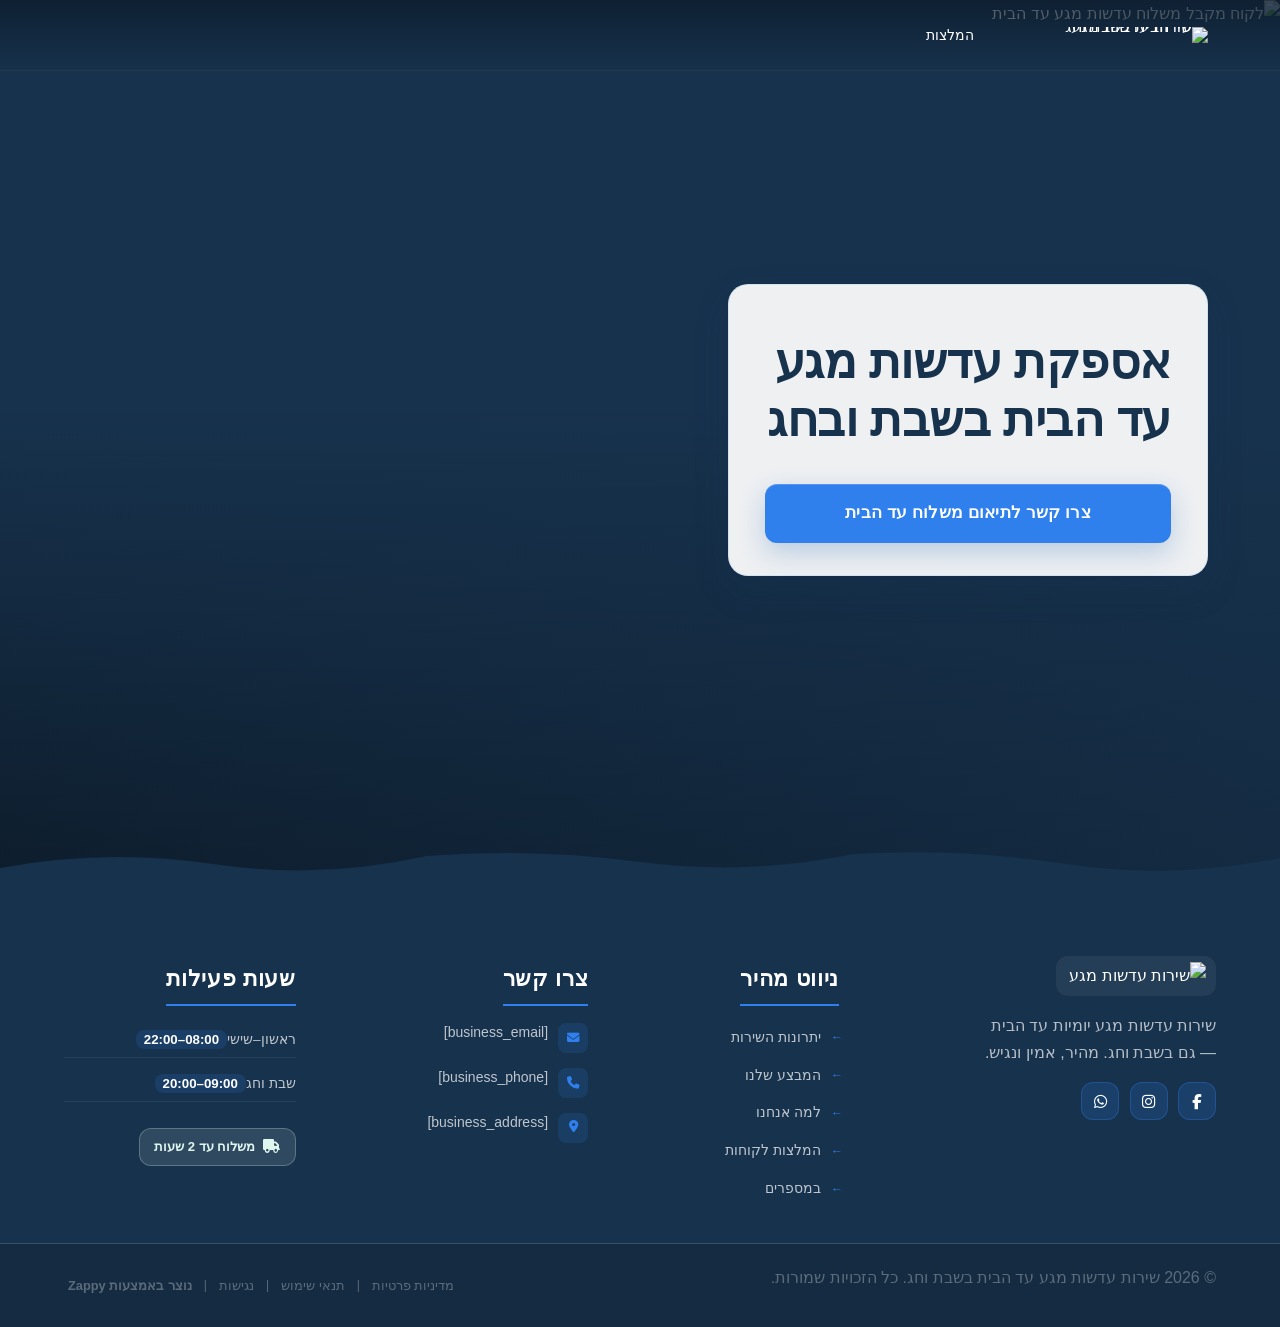
==== commit eceb5cc5: "Background sync: Progressive GitHub Sync" ====
--- a/index.html
+++ b/index.html
@@ -796,56 +796,15 @@
   <div class="index-hero-card-wrapper">
     <div class="index-hero-card">
 
-      <!-- Service badge -->
-      <div class="index-hero-badge">
-        <svg data-element-type="icon" data-icon-type="svg" width="14" height="14" viewBox="0 0 24 24" fill="none" stroke="currentColor" stroke-width="2.2" stroke-linecap="round" stroke-linejoin="round" aria-hidden="true"><circle cx="12" cy="12" r="10"></circle><polyline points="12 6 12 12 16 14"></polyline></svg>
-        <span>משלוח מהיום להיום</span>
-      </div>
-
       <!-- H1 Headline -->
-      <h1 class="index-hero-h1">עדשות מגע עד הבית &nbsp;בשבת וחג</h1>
-
-      <!-- Supporting H3 -->
-      <h3 class="index-hero-subtitle">ללא טפסים, ללא המתנה. מתקשרים, ומקבלים את העדשות ישירות לדלת — באותו היום.</h3>
-
-      <!-- Reassurance Row -->
-      <ul class="index-hero-reassurance">
-        <li>
-          <span class="index-hero-reassurance-icon">
-            <svg data-element-type="icon" data-icon-type="svg" width="18" height="18" viewBox="0 0 24 24" fill="none" stroke="currentColor" stroke-width="2.2" stroke-linecap="round" stroke-linejoin="round"><path d="M3 9l9-7 9 7v11a2 2 0 01-2 2H5a2 2 0 01-2-2z"></path><polyline points="9 22 9 12 15 12 15 22"></polyline></svg>
-          </span>
-          <span class="index-hero-reassurance-text">משלוח עד הבית</span>
-        </li>
-        <li>
-          <span class="index-hero-reassurance-icon">
-            <svg data-element-type="icon" data-icon-type="svg" width="18" height="18" viewBox="0 0 24 24" fill="none" stroke="currentColor" stroke-width="2.2" stroke-linecap="round" stroke-linejoin="round"><rect x="3" y="4" width="18" height="18" rx="2" ry="2"></rect><line x1="16" y1="2" x2="16" y2="6"></line><line x1="8" y1="2" x2="8" y2="6"></line><line x1="3" y1="10" x2="21" y2="10"></line></svg>
-          </span>
-          <span class="index-hero-reassurance-text">פתוח בשבת וחג</span>
-        </li>
-        <li>
-          <span class="index-hero-reassurance-icon">
-            <svg data-element-type="icon" data-icon-type="svg" width="18" height="18" viewBox="0 0 24 24" fill="none" stroke="currentColor" stroke-width="2.2" stroke-linecap="round" stroke-linejoin="round"><path d="M21 16V8a2 2 0 00-1-1.73l-7-4a2 2 0 00-2 0l-7 4A2 2 0 003 8v8a2 2 0 001 1.73l7 4a2 2 0 002 0l7-4A2 2 0 0021 16z"></path></svg>
-          </span>
-          <span class="index-hero-reassurance-text">10 זוגות יומיות בסט</span>
-        </li>
-      </ul>
-
-      <!-- CTA Buttons -->
+      <h1 class="index-hero-h1">אספקת עדשות מגע עד הבית בשבת ובחג</h1>
+
+      <!-- CTA Button -->
       <div class="index-hero-ctas">
-        <a href="tel:[business_phone]" class="index-hero-btn-primary">
-          <svg data-element-type="icon" data-icon-type="svg" width="18" height="18" viewBox="0 0 24 24" fill="none" stroke="currentColor" stroke-width="2.2" stroke-linecap="round" stroke-linejoin="round" aria-hidden="true"><path d="M22 16.92v3a2 2 0 01-2.18 2 19.79 19.79 0 01-8.63-3.07A19.5 19.5 0 013.07 9.81 19.79 19.79 0 01.02 1.18 2 2 0 012 0h3a2 2 0 012 1.72c.127.96.361 1.903.7 2.81a2 2 0 01-.45 2.11L6.09 7.91a16 16 0 006 6l1.27-1.27a2 2 0 012.11-.45c.907.339 1.85.573 2.81.7A2 2 0 0122 16.92z"></path></svg>
-          התקשרו עכשיו
-        </a>
-        <a href="#whats-included" class="index-hero-btn-secondary">
-          מה כלול בסט?
+        <a href="#contact" class="index-hero-btn-primary">
+          צרו קשר לתיאום משלוח עד הבית
         </a>
       </div>
-
-      <!-- Service Note -->
-      <p class="index-hero-note">
-        <svg data-element-type="icon" data-icon-type="svg" width="14" height="14" viewBox="0 0 24 24" fill="none" stroke="currentColor" stroke-width="2" stroke-linecap="round" stroke-linejoin="round" aria-hidden="true"><circle cx="12" cy="12" r="10"></circle><line x1="12" y1="8" x2="12" y2="12"></line><line x1="12" y1="16" x2="12.01" y2="16"></line></svg>
-        ההזמנה בטלפון בלבד — ללא טפסים ולא צריך לצאת מהבית
-      </p>
 
     </div>
   </div>
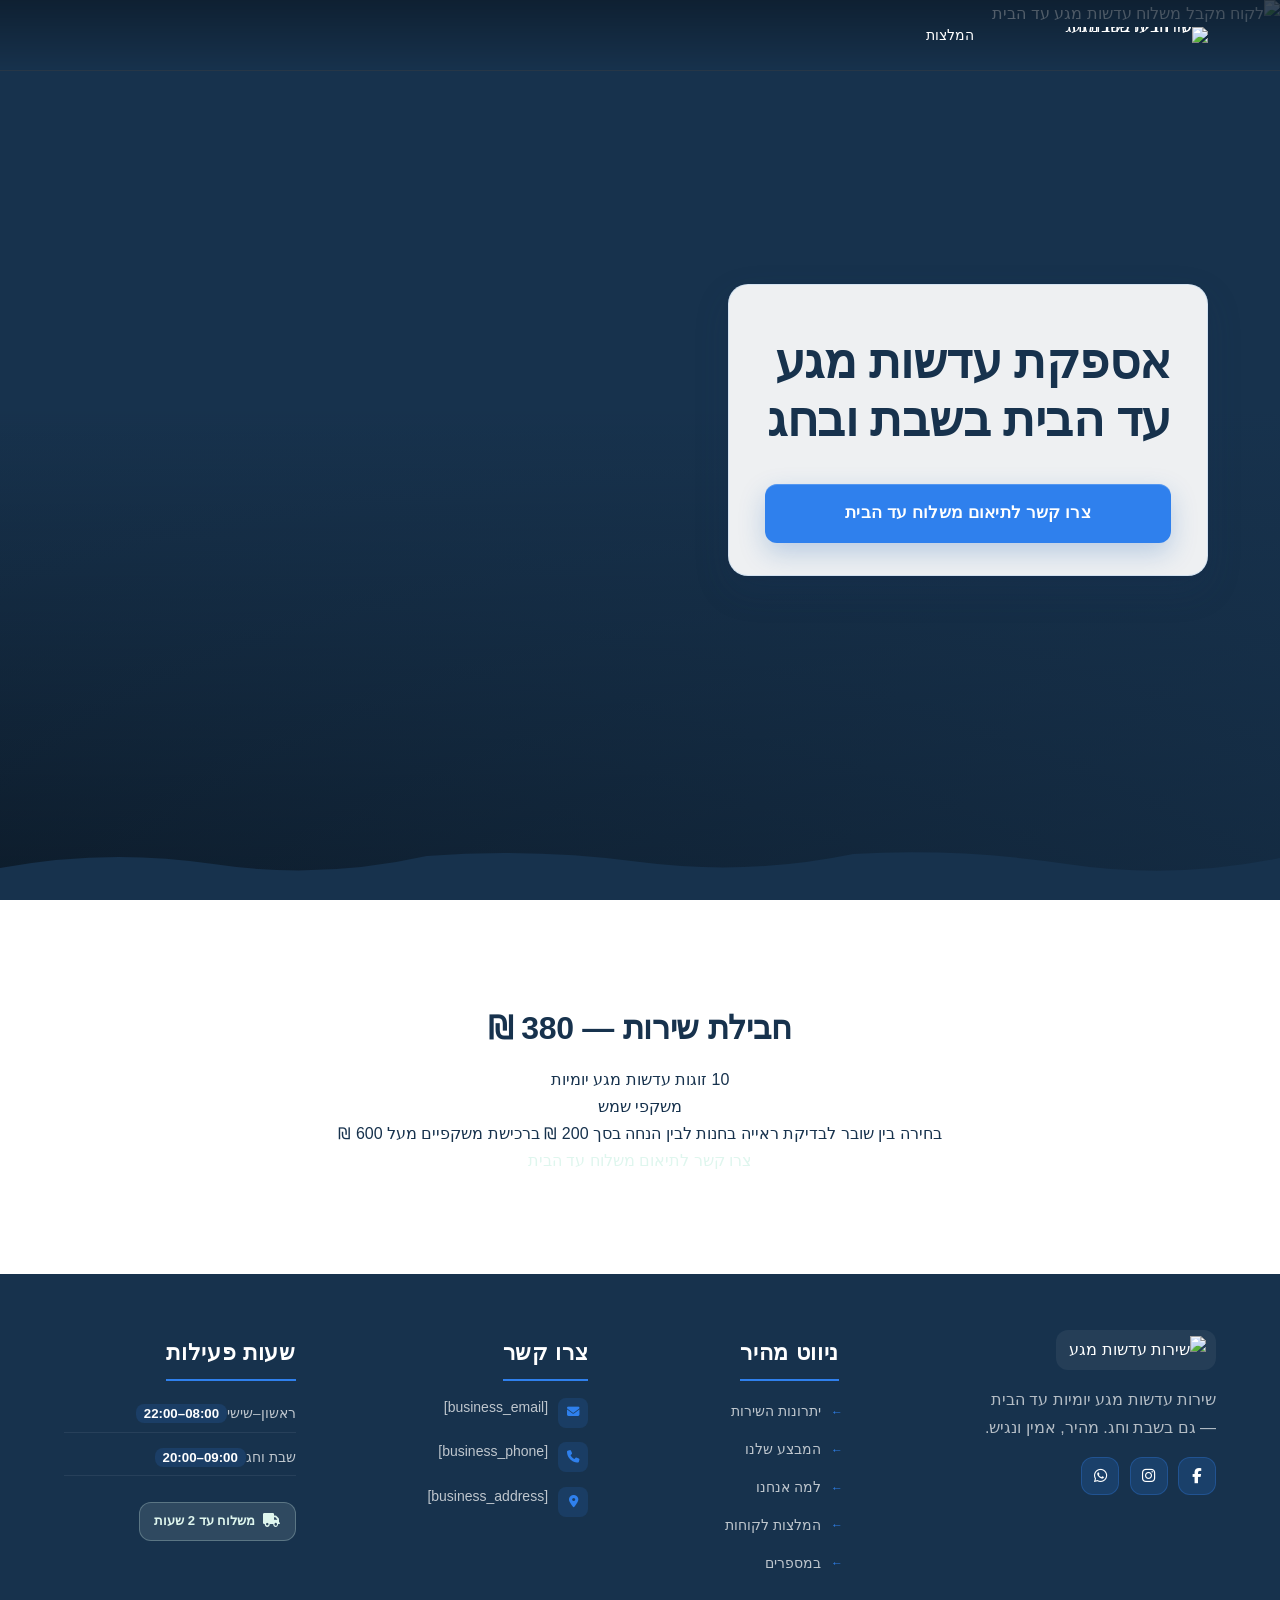
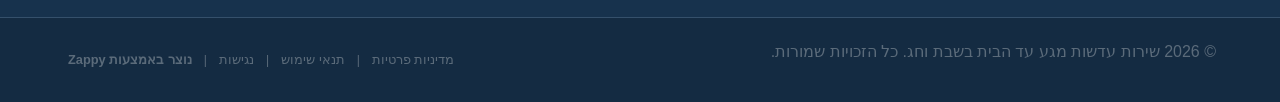
==== commit b64e566b: "Background sync: Progressive GitHub Sync" ====
--- a/index.html
+++ b/index.html
@@ -818,6 +818,39 @@
 
 </section>
 
+<section class="pkg-service-section">
+  <div class="pkg-service-container">
+    <h2 class="pkg-service-heading">חבילת שירות — 380 ₪</h2>
+
+    <ul class="pkg-service-list" role="list" aria-label="פרטי חבילת השירות">
+      <li class="pkg-service-item">
+        <span class="pkg-service-text">10 זוגות עדשות מגע יומיות</span>
+      </li>
+      <li class="pkg-service-divider" aria-hidden="true"></li>
+      <li class="pkg-service-item">
+        <span class="pkg-service-text">משקפי שמש</span>
+      </li>
+      <li class="pkg-service-divider" aria-hidden="true"></li>
+      <li class="pkg-service-item pkg-service-item--long">
+        <span class="pkg-service-text">בחירה בין שובר לבדיקת ראייה בחנות לבין הנחה בסך 200 ₪ ברכישת משקפיים מעל 600 ₪</span>
+      </li>
+    </ul>
+
+    <div class="pkg-service-cta-wrap">
+      <a
+        href="#contact"
+        class="pkg-service-cta"
+        role="button"
+        aria-label="צרו קשר לתיאום משלוח עדשות מגע עד הבית"
+      >
+        צרו קשר לתיאום משלוח עד הבית
+      </a>
+    </div>
+  </div>
+</section>
+
+
+
 
 
 
@@ -976,61 +1009,6 @@
           observer.observe(menu, { attributes: true, attributeFilter: ['class', 'style'] });
         });
       }, 500);
-    })();
-    </script>
-
-    <script id="zappy-navbar-scroll-effect">
-    (function(){
-      var nb=document.querySelector('nav.navbar,.navbar:not(.zappy-catalog-menu)');
-      var cm=document.querySelector('.zappy-catalog-menu,#zappy-catalog-menu');
-      if(!nb)return;
-      var fb='rgba(255,255,255,0.85)';
-      var th=60;
-      var rs=getComputedStyle(document.documentElement);
-      var td=rs.getPropertyValue('--text-dark').trim()||'#1a1a1a';
-      var tl=rs.getPropertyValue('--text-light').trim()||'#ffffff';
-      var st=true?td:tl;
-      nb.style.transition='background 0.3s ease,backdrop-filter 0.3s ease,-webkit-backdrop-filter 0.3s ease,box-shadow 0.3s ease';
-      if(cm)cm.style.transition='background 0.3s ease,backdrop-filter 0.3s ease,-webkit-backdrop-filter 0.3s ease';
-      var neSel='a,.navbar-brand,.navbar-brand a,.dropdown-toggle,.mobile-toggle,.phone-header-btn,.mobile-hamburger-btn,.mobile-close-btn,.mobile-submenu-toggle,.nav-link';
-      var skipCls=['cart-link','login-link','nav-search-toggle','search-toggle'];
-      function sTC(c,clr){var els=c.querySelectorAll(neSel);for(var i=0;i<els.length;i++){var sk=false;if(els[i].closest('.sub-menu')||els[i].closest('.dropdown-menu')){sk=true;}for(var j=0;j<skipCls.length;j++){if(els[i].classList.contains(skipCls[j])){sk=true;break;}}if(!sk)els[i].style.setProperty('color',clr,'important');}}
-      function cTC(c){var els=c.querySelectorAll(neSel);for(var i=0;i<els.length;i++){if(els[i].closest('.sub-menu')||els[i].closest('.dropdown-menu'))continue;els[i].style.removeProperty('color');}}
-      function applyScrolled(){
-        nb.classList.add('scrolled');
-        if(window.innerWidth>768){
-          nb.style.setProperty('--frosted-text',st);
-          nb.style.setProperty('background-image','none','important');
-          nb.style.setProperty('background-color',fb,'important');
-          nb.style.backdropFilter='blur(12px)';nb.style.webkitBackdropFilter='blur(12px)';nb.style.boxShadow='0 2px 16px rgba(0,0,0,0.12)';
-          sTC(nb,st);
-        }
-        if(cm){cm.classList.add('scrolled');if(window.innerWidth>768){cm.style.setProperty('background',fb,'important');cm.style.setProperty('backdrop-filter','blur(12px)','important');cm.style.setProperty('-webkit-backdrop-filter','blur(12px)','important');sTC(cm,st);}}
-      }
-      function onS(){
-        if(window._zappyNavNoDarkHero) return;
-        if(window.innerWidth<=768){nb.classList.remove('scrolled');cTC(nb);if(cm){cm.classList.remove('scrolled');cTC(cm);}return;}
-        var y=window.scrollY||window.pageYOffset;
-        if(y>th){
-          nb.classList.add('scrolled');nb.style.setProperty('background-color',fb,'important');nb.style.setProperty('background-image','none','important');
-          nb.style.setProperty('--frosted-text',st);nb.style.backdropFilter='blur(12px)';nb.style.webkitBackdropFilter='blur(12px)';nb.style.boxShadow='0 2px 16px rgba(0,0,0,0.12)';
-          sTC(nb,st);
-          if(cm){cm.classList.add('scrolled');cm.style.setProperty('background',fb,'important');cm.style.setProperty('backdrop-filter','blur(12px)','important');cm.style.setProperty('-webkit-backdrop-filter','blur(12px)','important');sTC(cm,st);}
-        }else{
-          nb.classList.remove('scrolled');nb.style.setProperty('background-color','transparent','important');nb.style.removeProperty('background-image');
-          nb.style.removeProperty('--frosted-text');nb.style.backdropFilter='none';nb.style.webkitBackdropFilter='none';nb.style.boxShadow='none';
-          cTC(nb);
-          if(cm){cm.classList.remove('scrolled');cm.style.setProperty('background','transparent','important');cm.style.setProperty('backdrop-filter','none','important');cm.style.setProperty('-webkit-backdrop-filter','none','important');cTC(cm);}
-        }
-      }
-      function sLum(rv,gv,bv){rv/=255;gv/=255;bv/=255;rv=rv<=0.03928?rv/12.92:Math.pow((rv+0.055)/1.055,2.4);gv=gv<=0.03928?gv/12.92:Math.pow((gv+0.055)/1.055,2.4);bv=bv<=0.03928?bv/12.92:Math.pow((bv+0.055)/1.055,2.4);return 0.2126*rv+0.7152*gv+0.0722*bv;}
-      window.addEventListener('scroll',onS,{passive:true});
-      window.addEventListener('resize',onS,{passive:true});
-      onS();
-      var heroEl=document.querySelector('section[class*="hero"],[data-hero-type],main>section:first-child');
-      var hasDH=false;
-      if(heroEl){var hCs=getComputedStyle(heroEl);var hBI=hCs.backgroundImage;if(hBI&&hBI!=='none'){if(hBI.indexOf('url(')!==-1){var hM2=hCs.backgroundColor.match(/\d+/g);if(hM2&&hM2.length>=3){hasDH=sLum(parseInt(hM2[0]),parseInt(hM2[1]),parseInt(hM2[2]))<0.4;}else{hasDH=true;}}else if(hBI.indexOf('gradient')!==-1){var cM=hBI.match(/rgba?\(\s*(\d+)\s*,\s*(\d+)\s*,\s*(\d+)/g);if(cM&&cM.length>0){var tLm=0;for(var ci=0;ci<cM.length;ci++){var pts=cM[ci].match(/\d+/g);tLm+=sLum(parseInt(pts[0]),parseInt(pts[1]),parseInt(pts[2]));}hasDH=(tLm/cM.length)<0.4;}else{hasDH=true;}}else{hasDH=true;}}else{var hM=hCs.backgroundColor.match(/\d+/g);if(hM&&hM.length>=3){hasDH=sLum(parseInt(hM[0]),parseInt(hM[1]),parseInt(hM[2]))<0.4;}}}
-      if(!hasDH){window.removeEventListener('scroll',onS);window.removeEventListener('resize',onS);applyScrolled();window._zappyNavNoDarkHero=true;}
     })();
     </script>
 
--- a/styles.css
+++ b/styles.css
@@ -1,3 +1,5 @@
+@import url('https://fonts.googleapis.com/css2?family=Heebo:wght@300;400;500;600;700&display=swap');
+
 
 
 /* Self-hosted fonts (Inter + Rubik for multi-language support) */
@@ -5360,680 +5362,14 @@
   }
 }
 
-/* AI-generated section */
-/* ===== WSC SCENARIOS SECTION ===== */
-.wsc-scenarios {
-  background: #0d1f33;
-  padding: 90px 20px;
-  direction: rtl;
-  font-family: system-ui, sans-serif;
-  position: relative;
-  overflow: hidden;
-}
-
-/* Subtle decorative background glow */
-.wsc-scenarios::before {
-  content: '';
-  position: absolute;
-  top: -120px;
-  left: 50%;
-  transform: translateX(-50%);
-  width: 700px;
-  height: 400px;
-  background: radial-gradient(ellipse at center, rgba(44, 115, 204, 0.18) 0%, transparent 70%);
-  pointer-events: none;
-  z-index: 0;
-}
-
-.wsc-scenarios__container {
-  max-width: 1100px;
-  margin: 0 auto;
-  position: relative;
-  z-index: 1;
-}
-
-/* ---- Header ---- */
-.wsc-scenarios__header {
+body, .pkg-service-section, .site-footer {
+  font-family: 'Heebo', sans-serif;
+}
+
+.pkg-service-section {
+  background: var(--background-color);
+  padding: 100px 24px;
   text-align: center;
-  margin-bottom: 56px;
-}
-
-.wsc-scenarios__eyebrow {
-  display: inline-block;
-  background: rgba(44, 115, 204, 0.22);
-  color: #7eb8f7;
-  font-size: 13px;
-  font-weight: 600;
-  letter-spacing: 0.08em;
-  text-transform: uppercase;
-  padding: 6px 18px;
-  border-radius: 50px;
-  border: 1px solid rgba(44, 115, 204, 0.4);
-  margin-bottom: 18px;
-}
-
-.wsc-scenarios__title {
-  color: #ffffff;
-  font-size: clamp(1.9rem, 4vw, 2.8rem);
-  font-weight: 800;
-  line-height: 1.2;
-  margin: 0 0 16px 0;
-  letter-spacing: -0.01em;
-}
-
-.wsc-scenarios__subtitle {
-  color: #a8c4e0;
-  font-size: clamp(1rem, 2vw, 1.15rem);
-  line-height: 1.6;
-  max-width: 560px;
-  margin: 0 auto;
-}
-
-/* ---- Grid ---- */
-.wsc-scenarios__grid {
-  display: grid;
-  grid-template-columns: repeat(4, 1fr);
-  gap: 20px;
-  list-style: none;
-  margin: 0;
-  padding: 0;
-}
-
-/* ---- Cards ---- */
-.wsc-scenarios__card {
-  background: rgba(255, 255, 255, 0.05);
-  border: 1px solid rgba(44, 115, 204, 0.35);
-  border-radius: 16px;
-  padding: 30px 24px 26px;
-  display: flex;
-  flex-direction: column;
-  gap: 14px;
-  transition: transform 0.25s ease, box-shadow 0.25s ease, background 0.25s ease, border-color 0.25s ease;
-  box-shadow: 0 4px 20px rgba(0, 0, 0, 0.25);
-  position: relative;
-  overflow: hidden;
-}
-
-.wsc-scenarios__card::after {
-  content: '';
-  position: absolute;
-  top: 0;
-  right: 0;
-  left: 0;
-  height: 3px;
-  background: var(--gradient-primary, linear-gradient(180deg, #2C73CC 0%, #1F63B8 100%));
-  border-radius: 16px 16px 0 0;
-  opacity: 0.7;
-  transition: opacity 0.25s ease;
-}
-
-.wsc-scenarios__card:hover {
-  transform: translateY(-6px);
-  background: rgba(44, 115, 204, 0.12);
-  border-color: rgba(44, 115, 204, 0.65);
-  box-shadow: 0 12px 36px rgba(0, 0, 0, 0.35), 0 0 0 1px rgba(44, 115, 204, 0.2);
-}
-
-.wsc-scenarios__card:hover::after {
-  opacity: 1;
-}
-
-.wsc-scenarios__card-icon {
-  font-size: 2.4rem;
-  line-height: 1;
-  display: block;
-}
-
-.wsc-scenarios__card-title {
-  color: #ffffff;
-  font-size: 1.05rem;
-  font-weight: 700;
-  margin: 0;
-  line-height: 1.3;
-}
-
-.wsc-scenarios__card-quote {
-  margin: 0;
-  padding: 0;
-  flex: 1;
-}
-
-.wsc-scenarios__card-quote p {
-  color: #c5d9ee;
-  font-size: 0.92rem;
-  line-height: 1.75;
-  margin: 0;
-  font-style: italic;
-  border-right: 3px solid rgba(44, 115, 204, 0.7);
-  padding-right: 12px;
-}
-
-.wsc-scenarios__card-footer {
-  display: flex;
-  flex-direction: column;
-  gap: 4px;
-  border-top: 1px solid rgba(255, 255, 255, 0.08);
-  padding-top: 14px;
-  margin-top: auto;
-}
-
-.wsc-scenarios__card-name {
-  color: #7eb8f7;
-  font-size: 0.88rem;
-  font-weight: 700;
-}
-
-.wsc-scenarios__card-tagline {
-  color: #8aa5be;
-  font-size: 0.82rem;
-  font-weight: 500;
-}
-
-/* ---- CTA ---- */
-.wsc-scenarios__cta-wrapper {
-  text-align: center;
-  margin-top: 56px;
-  display: flex;
-  flex-direction: column;
-  align-items: center;
-  gap: 18px;
-}
-
-.wsc-scenarios__cta-text {
-  color: #a8c4e0;
-  font-size: 1.05rem;
-  margin: 0;
-}
-
-.wsc-scenarios__cta-btn {
-  display: inline-flex;
-  align-items: center;
-  gap: 10px;
-  background: linear-gradient(135deg, #f59e0b 0%, #d97706 100%);
-  color: #1a1a1a;
-  font-size: 1.1rem;
-  font-weight: 800;
-  padding: 18px 42px;
-  border-radius: 50px;
-  text-decoration: none;
-  letter-spacing: 0.01em;
-  box-shadow: 0 6px 24px rgba(245, 158, 11, 0.4);
-  transition: transform 0.2s ease, box-shadow 0.2s ease, background 0.2s ease;
-  border: none;
-  cursor: pointer;
-}
-
-.wsc-scenarios__cta-btn:hover,
-.wsc-scenarios__cta-btn:focus-visible {
-  transform: translateY(-3px) scale(1.03);
-  box-shadow: 0 10px 32px rgba(245, 158, 11, 0.55);
-  background: linear-gradient(135deg, #fbbf24 0%, #f59e0b 100%);
-  outline: none;
-}
-
-.wsc-scenarios__cta-btn:focus-visible {
-  outline: 3px solid #fff;
-  outline-offset: 3px;
-}
-
-.wsc-scenarios__cta-btn-icon {
-  font-size: 1.2rem;
-  line-height: 1;
-}
-
-/* ===== RESPONSIVE ===== */
-
-/* 2-column on tablet */
-@media (max-width: 1024px) {
-  .wsc-scenarios__grid {
-    grid-template-columns: repeat(2, 1fr);
-    gap: 18px;
-  }
-}
-
-/* Adjustments for medium screens */
-@media (max-width: 768px) {
-  .wsc-scenarios {
-    padding: 64px 16px;
-  }
-
-  .wsc-scenarios__header {
-    margin-bottom: 36px;
-  }
-
-  .wsc-scenarios__grid {
-    grid-template-columns: repeat(2, 1fr);
-    gap: 14px;
-  }
-
-  .wsc-scenarios__card {
-    padding: 22px 18px 20px;
-  }
-
-  .wsc-scenarios__card-quote p {
-    font-size: 0.88rem;
-  }
-
-  .wsc-scenarios__cta-btn {
-    font-size: 1rem;
-    padding: 16px 28px;
-  }
-}
-
-/* Single column on mobile */
-@media (max-width: 520px) {
-  .wsc-scenarios__grid {
-    grid-template-columns: 1fr;
-    gap: 14px;
-  }
-
-  .wsc-scenarios__card {
-    padding: 22px 20px;
-  }
-
-  .wsc-scenarios__cta-btn {
-    width: 100%;
-    justify-content: center;
-    font-size: 1rem;
-    padding: 17px 20px;
-  }
-
-  .wsc-scenarios__title {
-    font-size: 1.7rem;
-  }
-}
-
-/* AI-generated section */
-/* =============================================
-   PROCESS TIMELINE SECTION
-   ============================================= */
-
-.tl-process-section {
-  background: #f5f8fc;
-  padding: 90px 20px;
-  font-family: system-ui, sans-serif;
-  direction: rtl;
-  text-align: right;
-}
-
-/* Container */
-.tl-container {
-  max-width: 780px;
-  margin: 0 auto;
-}
-
-/* ---- Header ---- */
-.tl-header {
-  text-align: center;
-  margin-bottom: 64px;
-}
-
-.tl-eyebrow {
-  display: inline-block;
-  background: var(--gradient-primary, linear-gradient(180deg, #2C73CC 0%, #1F63B8 100%));
-  color: #ffffff;
-  font-size: 13px;
-  font-weight: 700;
-  letter-spacing: 0.08em;
-  padding: 6px 18px;
-  border-radius: 50px;
-  margin-bottom: 18px;
-  text-transform: uppercase;
-}
-
-.tl-title {
-  font-size: clamp(1.6rem, 4vw, 2.2rem);
-  font-weight: 800;
-  color: var(--primary, #17324D);
-  line-height: 1.3;
-  margin: 0 0 14px;
-}
-
-.tl-subtitle {
-  font-size: 1.05rem;
-  color: #4a6080;
-  margin: 0;
-  line-height: 1.6;
-}
-
-/* ---- Timeline ---- */
-.tl-timeline {
-  display: flex;
-  flex-direction: column;
-  gap: 0;
-  margin-bottom: 56px;
-  list-style: none;
-  padding: 0;
-}
-
-/* ---- Step ---- */
-.tl-step {
-  display: flex;
-  flex-direction: row;
-  align-items: flex-start;
-  gap: 0;
-  position: relative;
-}
-
-/* Step Indicator (number + line) */
-.tl-step-indicator {
-  display: flex;
-  flex-direction: column;
-  align-items: center;
-  flex-shrink: 0;
-  margin-left: 28px;
-}
-
-.tl-step-number {
-  width: 52px;
-  height: 52px;
-  border-radius: 50%;
-  background: var(--gradient-primary, linear-gradient(180deg, #2C73CC 0%, #1F63B8 100%));
-  color: #ffffff;
-  font-size: 1.3rem;
-  font-weight: 800;
-  display: flex;
-  align-items: center;
-  justify-content: center;
-  flex-shrink: 0;
-  box-shadow: 0 4px 16px rgba(44, 115, 204, 0.35);
-  position: relative;
-  z-index: 1;
-  transition: transform 0.25s ease, box-shadow 0.25s ease;
-}
-
-.tl-step-number--final {
-  background: linear-gradient(135deg, #1a9e5c 0%, #15864d 100%);
-  box-shadow: 0 4px 16px rgba(26, 158, 92, 0.35);
-}
-
-.tl-step:hover .tl-step-number {
-  transform: scale(1.08);
-  box-shadow: 0 6px 22px rgba(44, 115, 204, 0.45);
-}
-
-.tl-step--last:hover .tl-step-number {
-  box-shadow: 0 6px 22px rgba(26, 158, 92, 0.45);
-}
-
-/* Vertical connecting line */
-.tl-step-line {
-  width: 3px;
-  flex: 1;
-  min-height: 48px;
-  background: linear-gradient(180deg, #2C73CC 0%, #c8d9f0 100%);
-  margin-top: 0;
-  border-radius: 2px;
-}
-
-/* Step Content Card */
-.tl-step-content {
-  background: #ffffff;
-  border: 1px solid rgba(44, 115, 204, 0.15);
-  border-radius: 14px;
-  padding: 24px 26px 24px 24px;
-  margin-bottom: 24px;
-  flex: 1;
-  box-shadow: 0 2px 12px rgba(23, 50, 77, 0.07);
-  transition: transform 0.25s ease, box-shadow 0.25s ease, border-color 0.25s ease;
-  position: relative;
-}
-
-.tl-step-content::before {
-  content: '';
-  position: absolute;
-  top: 18px;
-  left: 100%;
-  width: 0;
-  height: 0;
-  border-top: 10px solid transparent;
-  border-bottom: 10px solid transparent;
-  border-right: 10px solid #ffffff;
-  filter: drop-shadow(-2px 0 2px rgba(23,50,77,0.06));
-}
-
-.tl-step:hover .tl-step-content {
-  transform: translateY(-2px);
-  box-shadow: 0 6px 24px rgba(23, 50, 77, 0.12);
-  border-color: rgba(44, 115, 204, 0.35);
-}
-
-.tl-step-icon {
-  font-size: 1.8rem;
-  margin-bottom: 8px;
-  display: block;
-  line-height: 1;
-}
-
-.tl-step-title {
-  font-size: 1.15rem;
-  font-weight: 700;
-  color: var(--primary, #17324D);
-  margin: 0 0 10px;
-  line-height: 1.3;
-}
-
-.tl-step-desc {
-  font-size: 0.97rem;
-  color: #3d5570;
-  line-height: 1.75;
-  margin: 0;
-}
-
-/* Last step — no line */
-.tl-step--last .tl-step-content {
-  margin-bottom: 0;
-}
-
-/* ---- Included Block ---- */
-.tl-included-block {
-  background: var(--primary, #17324D);
-  border-radius: 20px;
-  padding: 3px;
-  box-shadow: 0 8px 40px rgba(23, 50, 77, 0.22);
-}
-
-.tl-included-inner {
-  background: linear-gradient(135deg, #1c3d5e 0%, #17324D 100%);
-  border-radius: 18px;
-  padding: 40px 44px;
-  display: flex;
-  flex-direction: column;
-  align-items: flex-start;
-  gap: 0;
-}
-
-.tl-included-header {
-  display: flex;
-  align-items: center;
-  gap: 12px;
-  margin-bottom: 26px;
-}
-
-.tl-included-badge {
-  font-size: 2rem;
-  line-height: 1;
-}
-
-.tl-included-title {
-  font-size: 1.45rem;
-  font-weight: 800;
-  color: #ffffff;
-  margin: 0;
-}
-
-/* Included List */
-.tl-included-list {
-  list-style: none;
-  padding: 0;
-  margin: 0 0 34px;
-  width: 100%;
-  display: grid;
-  grid-template-columns: 1fr 1fr;
-  gap: 14px 24px;
-}
-
-.tl-included-item {
-  display: flex;
-  align-items: flex-start;
-  gap: 10px;
-  font-size: 0.98rem;
-  color: #c8ddf5;
-  line-height: 1.5;
-}
-
-.tl-check {
-  display: inline-flex;
-  align-items: center;
-  justify-content: center;
-  width: 22px;
-  height: 22px;
-  background: rgba(44, 204, 120, 0.2);
-  border: 1.5px solid rgba(44, 204, 120, 0.5);
-  border-radius: 50%;
-  color: #4ade80;
-  font-size: 0.75rem;
-  font-weight: 700;
-  flex-shrink: 0;
-  margin-top: 1px;
-}
-
-/* CTA Button */
-.tl-cta-btn {
-  display: inline-flex;
-  align-items: center;
-  gap: 10px;
-  background: linear-gradient(135deg, #2C73CC 0%, #1F63B8 100%);
-  color: #ffffff;
-  font-family: system-ui, sans-serif;
-  font-size: 1.1rem;
-  font-weight: 700;
-  text-decoration: none;
-  padding: 16px 36px;
-  border-radius: 50px;
-  border: none;
-  cursor: pointer;
-  transition: transform 0.22s ease, box-shadow 0.22s ease, background 0.22s ease;
-  box-shadow: 0 4px 20px rgba(44, 115, 204, 0.45);
-  align-self: center;
-  width: 100%;
-  justify-content: center;
-  text-align: center;
-}
-
-.tl-cta-btn:hover,
-.tl-cta-btn:focus-visible {
-  transform: translateY(-2px);
-  box-shadow: 0 8px 28px rgba(44, 115, 204, 0.55);
-  background: linear-gradient(135deg, #3580dc 0%, #2470cc 100%);
-  outline: none;
-}
-
-.tl-cta-btn:focus-visible {
-  outline: 3px solid #ffffff;
-  outline-offset: 3px;
-}
-
-.tl-cta-icon {
-  font-size: 1.2rem;
-  line-height: 1;
-}
-
-/* =============================================
-   RESPONSIVE — TABLET
-   ============================================= */
-@media (max-width: 768px) {
-  .tl-process-section {
-    padding: 60px 16px;
-  }
-
-  .tl-header {
-    margin-bottom: 44px;
-  }
-
-  .tl-step-indicator {
-    margin-left: 18px;
-  }
-
-  .tl-step-number {
-    width: 44px;
-    height: 44px;
-    font-size: 1.1rem;
-  }
-
-  .tl-step-content {
-    padding: 20px 18px;
-  }
-
-  .tl-step-content::before {
-    display: none;
-  }
-
-  .tl-included-inner {
-    padding: 30px 24px;
-  }
-
-  .tl-included-list {
-    grid-template-columns: 1fr;
-    gap: 12px;
-  }
-
-  .tl-cta-btn {
-    font-size: 1rem;
-    padding: 14px 24px;
-  }
-}
-
-/* =============================================
-   RESPONSIVE — MOBILE
-   ============================================= */
-@media (max-width: 480px) {
-  .tl-title {
-    font-size: 1.4rem;
-  }
-
-  .tl-subtitle {
-    font-size: 0.95rem;
-  }
-
-  .tl-step-indicator {
-    margin-left: 14px;
-  }
-
-  .tl-step-number {
-    width: 38px;
-    height: 38px;
-    font-size: 1rem;
-  }
-
-  .tl-step-line {
-    min-height: 36px;
-  }
-
-  .tl-step-title {
-    font-size: 1.05rem;
-  }
-
-  .tl-step-desc {
-    font-size: 0.93rem;
-  }
-
-  .tl-included-inner {
-    padding: 24px 18px;
-  }
-
-  .tl-included-title {
-    font-size: 1.2rem;
-  }
-
-  .tl-included-item {
-    font-size: 0.93rem;
-  }
-
-  .tl-cta-btn {
-    font-size: 0.97rem;
-    padding: 14px 18px;
-  }
 }
 
 /* ========== RTL MOBILE NAVBAR FIX (zappy-rtl-mobile-fix) ========== */
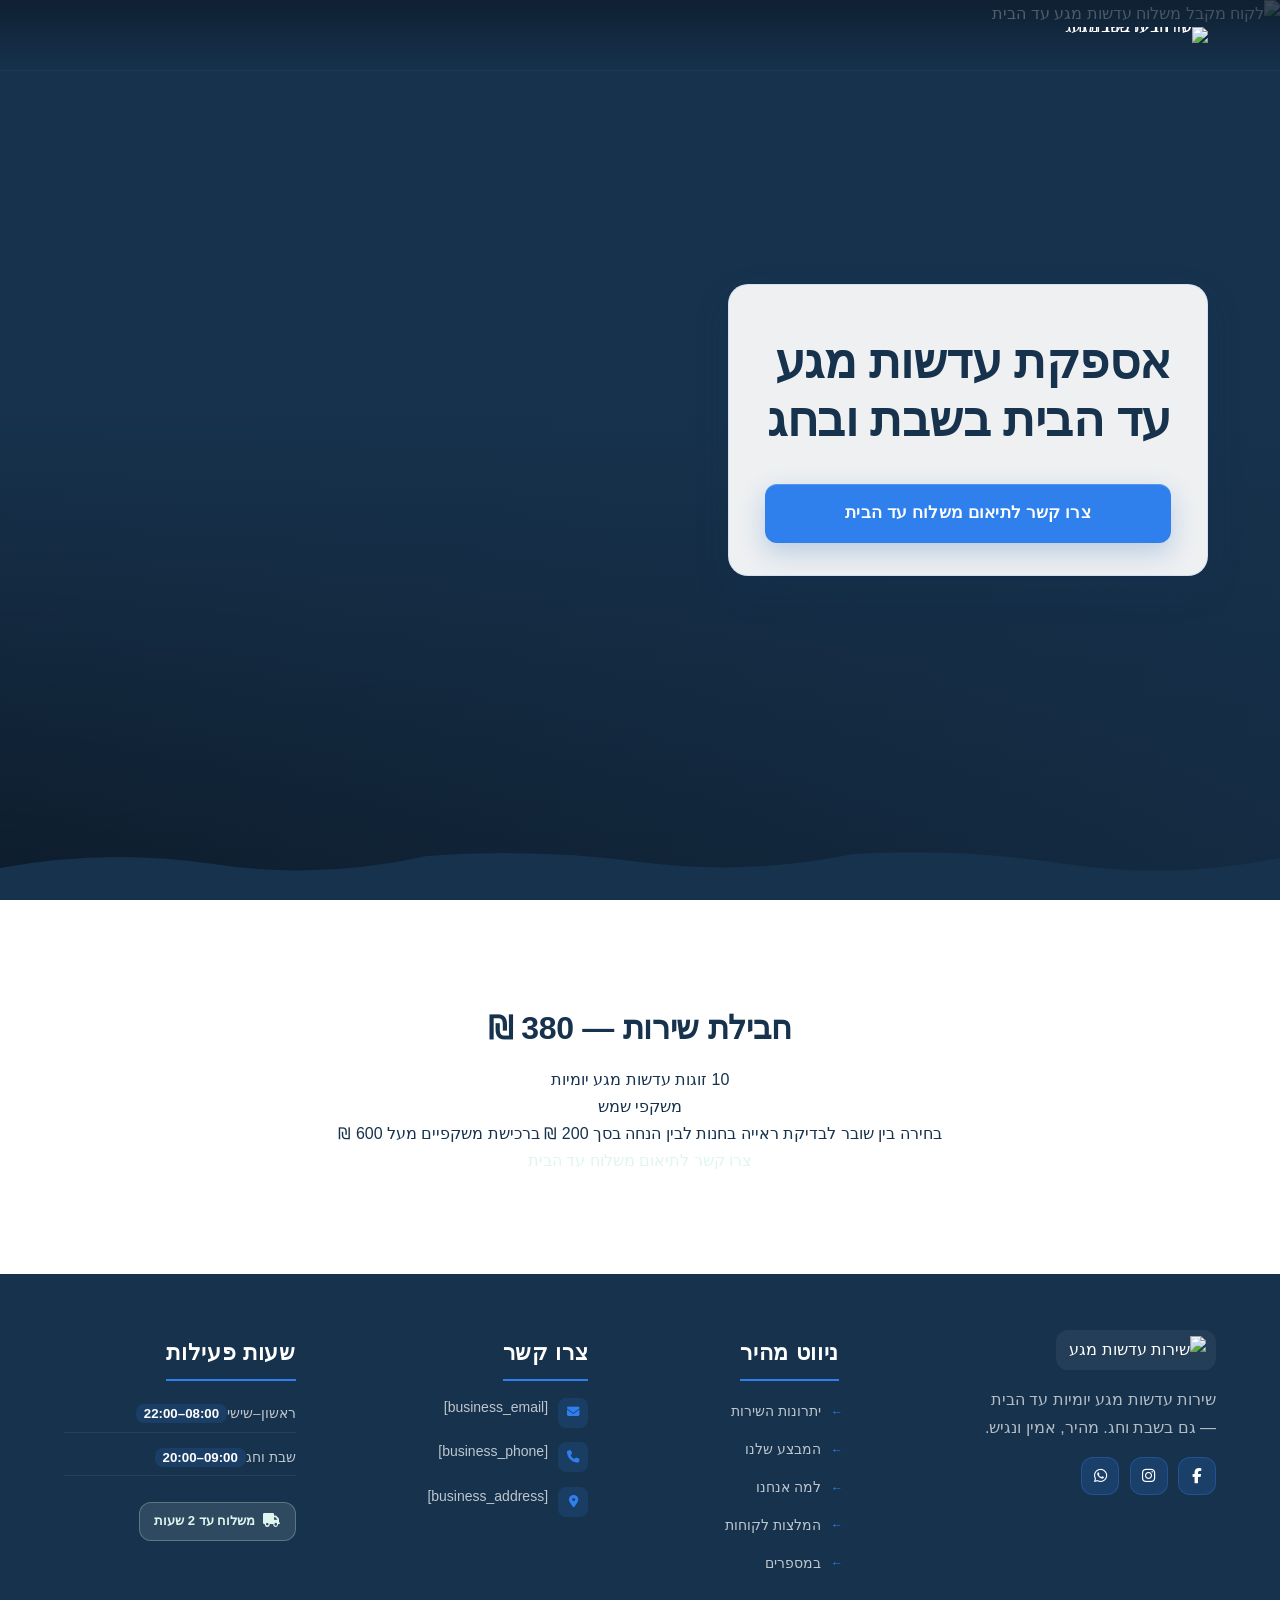
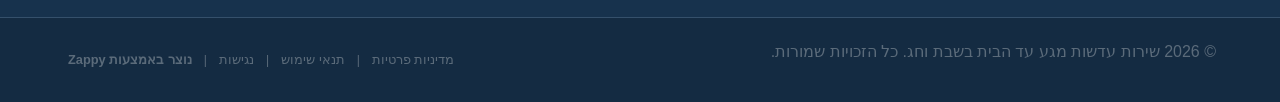
==== commit 26b08735: "Background sync: Progressive GitHub Sync" ====
--- a/index.html
+++ b/index.html
@@ -344,7 +344,7 @@
       <a href="/" class="logo-link">
         <img src="/assets/business-logo.webp" alt="שירות עדשות מגע עד הבית בשבת וחג" class="logo">
       </a>
-    </div><ul class="nav-menu" id="navMenu"><li><a href="#testimonials">המלצות</a></li></ul></div>
+    </div><ul class="nav-menu" id="navMenu"></ul></div>
 
     
 
@@ -837,12 +837,7 @@
     </ul>
 
     <div class="pkg-service-cta-wrap">
-      <a
-        href="#contact"
-        class="pkg-service-cta"
-        role="button"
-        aria-label="צרו קשר לתיאום משלוח עדשות מגע עד הבית"
-      >
+      <a href="#contact" class="pkg-service-cta" role="button" aria-label="צרו קשר לתיאום משלוח עדשות מגע עד הבית">
         צרו קשר לתיאום משלוח עד הבית
       </a>
     </div>
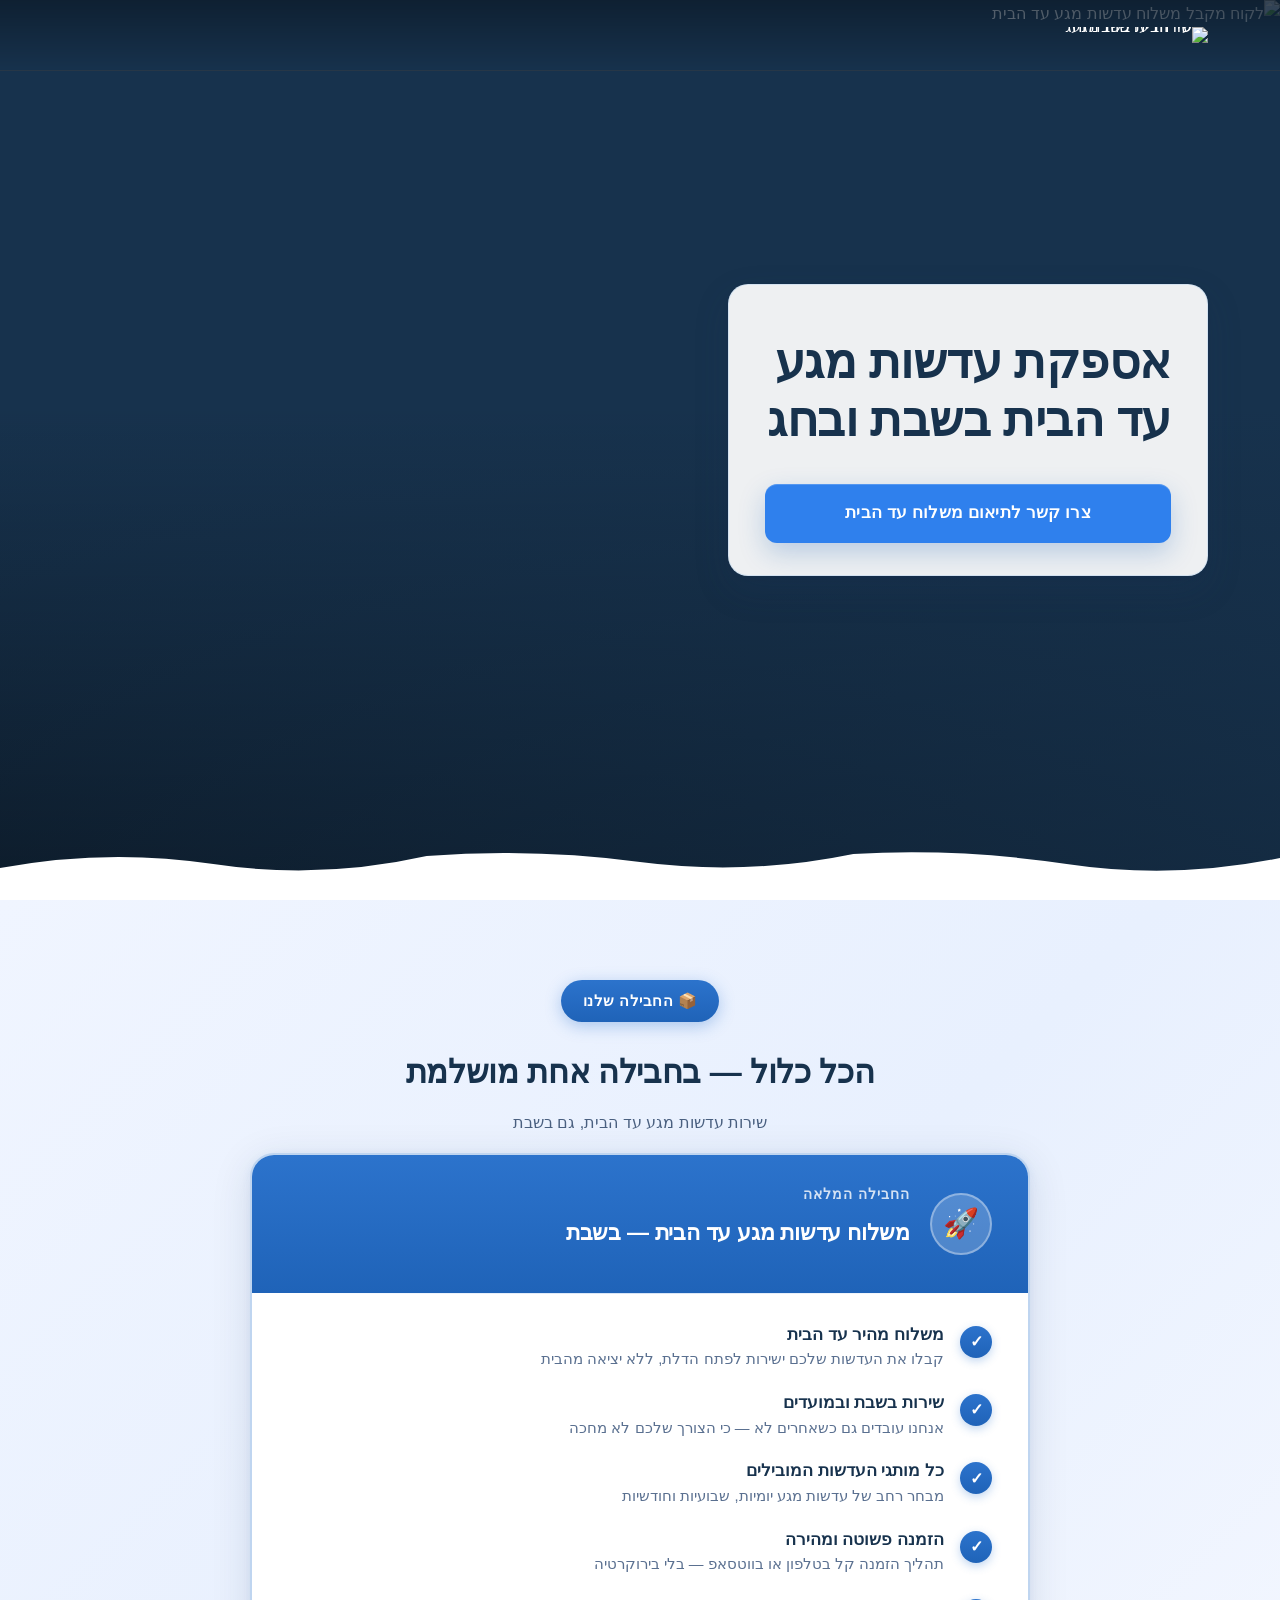
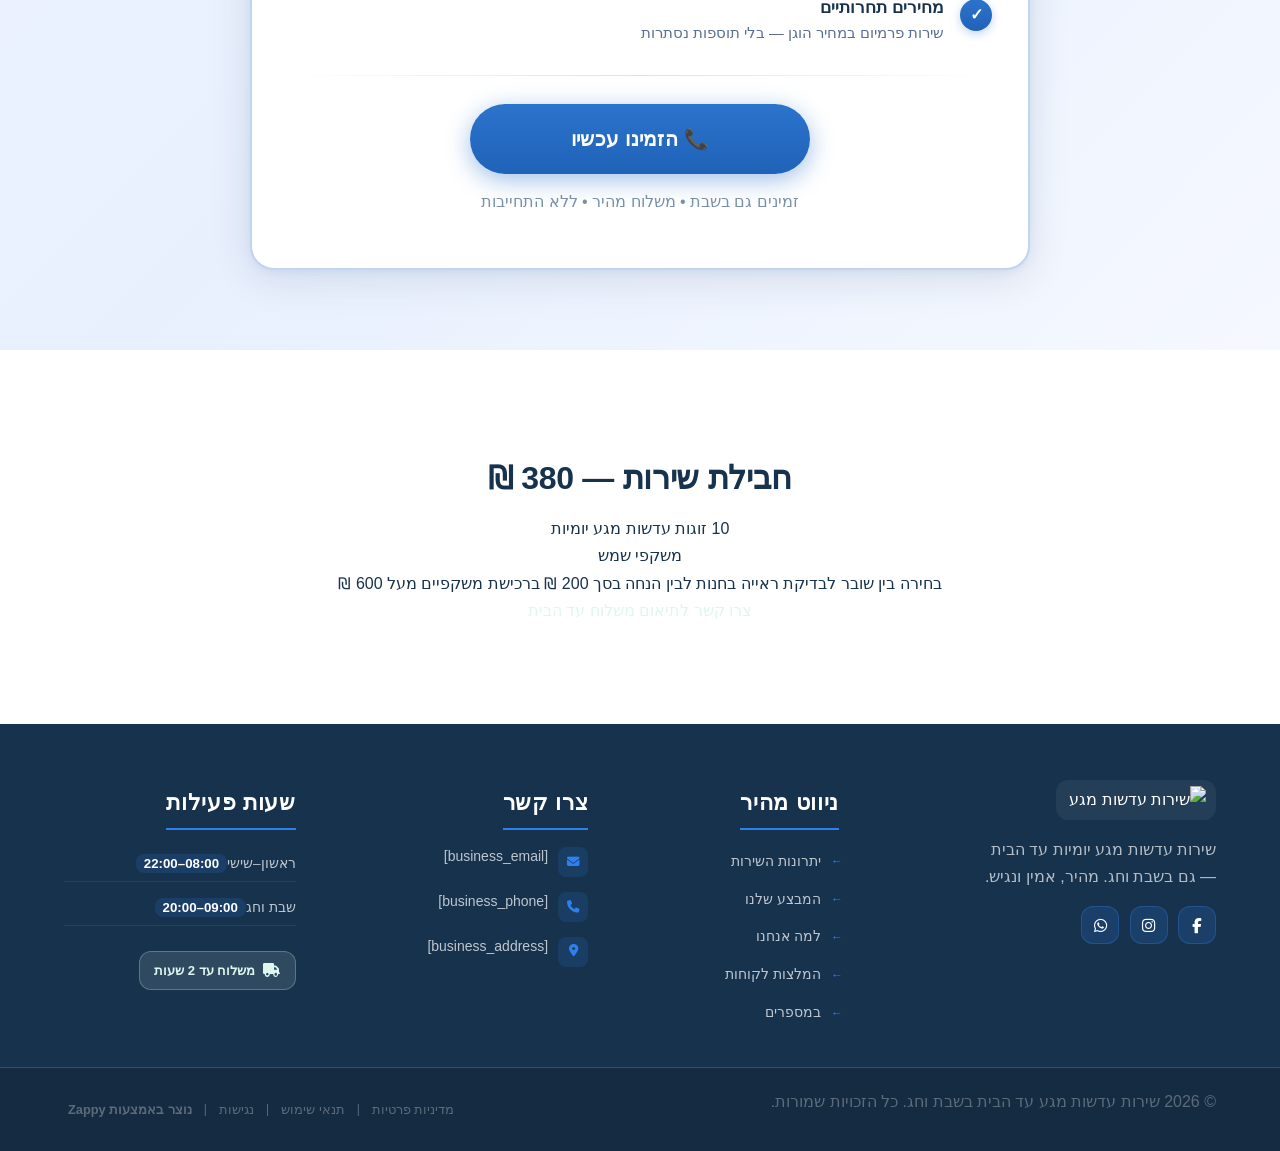
==== commit 933d05d2: "Background sync: Progressive GitHub Sync" ====
--- a/index.html
+++ b/index.html
@@ -812,11 +812,83 @@
   <!-- Bottom Divider -->
   <div class="index-hero-divider-wrapper">
     <svg aria-hidden="true" viewBox="0 0 1440 80" preserveAspectRatio="none" xmlns="http://www.w3.org/2000/svg">
-      <path d="M0,80 L0,48 Q120,28 240,44 T480,36 Q600,28 720,42 T960,34 Q1080,28 1200,44 T1440,38 L1440,80 Z" fill="var(--bg-dark)"></path>
+      <path d="M0,80 L0,48 Q120,28 240,44 T480,36 Q600,28 720,42 T960,34 Q1080,28 1200,44 T1440,38 L1440,80 Z" fill="var(--bg-light)"></path>
     </svg>
   </div>
 
 </section>
+
+<section class="pkg-section" data-zappy-component="true" id="ai-section-1775275251044-dbryw1v">
+  <div class="pkg-container">
+    <div class="pkg-badge">📦 החבילה שלנו</div>
+    <h2 class="pkg-title">הכל כלול — בחבילה אחת מושלמת</h2>
+    <p class="pkg-subtitle">שירות עדשות מגע עד הבית, גם בשבת</p>
+
+    <div class="pkg-card">
+      <div class="pkg-card-header">
+        <div class="pkg-icon-wrap">
+          <span class="pkg-icon">🚀</span>
+        </div>
+        <div class="pkg-header-text">
+          <span class="pkg-label">החבילה המלאה</span>
+          <h3 class="pkg-card-title">משלוח עדשות מגע עד הבית — בשבת</h3>
+        </div>
+      </div>
+
+      <div class="pkg-divider"></div>
+
+      <ul class="pkg-features" aria-label="מה כלול בחבילה">
+        <li class="pkg-feature-item">
+          <span class="pkg-check" aria-hidden="true">✓</span>
+          <div class="pkg-feature-text">
+            <strong>משלוח מהיר עד הבית</strong>
+            <span>קבלו את העדשות שלכם ישירות לפתח הדלת, ללא יציאה מהבית</span>
+          </div>
+        </li>
+        <li class="pkg-feature-item">
+          <span class="pkg-check" aria-hidden="true">✓</span>
+          <div class="pkg-feature-text">
+            <strong>שירות בשבת ובמועדים</strong>
+            <span>אנחנו עובדים גם כשאחרים לא — כי הצורך שלכם לא מחכה</span>
+          </div>
+        </li>
+        <li class="pkg-feature-item">
+          <span class="pkg-check" aria-hidden="true">✓</span>
+          <div class="pkg-feature-text">
+            <strong>כל מותגי העדשות המובילים</strong>
+            <span>מבחר רחב של עדשות מגע יומיות, שבועיות וחודשיות</span>
+          </div>
+        </li>
+        <li class="pkg-feature-item">
+          <span class="pkg-check" aria-hidden="true">✓</span>
+          <div class="pkg-feature-text">
+            <strong>הזמנה פשוטה ומהירה</strong>
+            <span>תהליך הזמנה קל בטלפון או בווטסאפ — בלי בירוקרטיה</span>
+          </div>
+        </li>
+        <li class="pkg-feature-item">
+          <span class="pkg-check" aria-hidden="true">✓</span>
+          <div class="pkg-feature-text">
+            <strong>מחירים תחרותיים</strong>
+            <span>שירות פרמיום במחיר הוגן — בלי תוספות נסתרות</span>
+          </div>
+        </li>
+      </ul>
+
+      <div class="pkg-divider"></div>
+
+      <div class="pkg-cta-wrap">
+        <a href="tel:+972XXXXXXXX" class="pkg-cta-btn" aria-label="הזמינו עכשיו בטלפון">
+          📞 הזמינו עכשיו
+        </a>
+        <p class="pkg-cta-note">זמינים גם בשבת • משלוח מהיר • ללא התחייבות</p>
+      </div>
+    </div>
+
+  </div>
+</section>
+
+
 
 <section class="pkg-service-section">
   <div class="pkg-service-container">
--- a/styles.css
+++ b/styles.css
@@ -5372,6 +5372,288 @@
   text-align: center;
 }
 
+/* Added Component Styles */
+/* ===== Package Section ===== */
+.pkg-section {
+  background: linear-gradient(135deg, #f0f5ff 0%, #e8f0fe 50%, #f5f8ff 100%);
+  padding: 80px 20px;
+  font-family: system-ui, sans-serif;
+  direction: rtl;
+  text-align: right;
+}
+
+.pkg-container {
+  max-width: 780px;
+  margin: 0 auto;
+  display: flex;
+  flex-direction: column;
+  align-items: center;
+}
+
+/* Badge */
+.pkg-badge {
+  display: inline-flex;
+  align-items: center;
+  gap: 8px;
+  background: var(--gradient-primary, linear-gradient(180deg, #2C73CC 0%, #1F63B8 100%));
+  color: #ffffff;
+  font-size: 0.95rem;
+  font-weight: 700;
+  padding: 8px 22px;
+  border-radius: 50px;
+  margin-bottom: 22px;
+  letter-spacing: 0.5px;
+  box-shadow: 0 4px 16px rgba(44, 115, 204, 0.35);
+}
+
+/* Title */
+.pkg-title {
+  font-size: 2.4rem;
+  font-weight: 800;
+  color: var(--primary, #17324D);
+  text-align: center;
+  margin: 0 0 10px 0;
+  line-height: 1.25;
+}
+
+.pkg-subtitle {
+  font-size: 1.15rem;
+  color: #4a6080;
+  text-align: center;
+  margin: 0 0 40px 0;
+  font-weight: 500;
+}
+
+/* Main Card */
+.pkg-card {
+  width: 100%;
+  background: #ffffff;
+  border-radius: 24px;
+  border: 2.5px solid rgba(44, 115, 204, 0.3);
+  box-shadow:
+    0 8px 40px rgba(23, 50, 77, 0.12),
+    0 2px 8px rgba(44, 115, 204, 0.08);
+  overflow: hidden;
+  transition: box-shadow 0.3s ease, transform 0.3s ease;
+}
+
+.pkg-card:hover {
+  box-shadow:
+    0 16px 56px rgba(23, 50, 77, 0.18),
+    0 4px 16px rgba(44, 115, 204, 0.14);
+  transform: translateY(-3px);
+}
+
+/* Card Header */
+.pkg-card-header {
+  background: var(--gradient-primary, linear-gradient(180deg, #2C73CC 0%, #1F63B8 100%));
+  padding: 28px 36px;
+  display: flex;
+  align-items: center;
+  gap: 20px;
+}
+
+.pkg-icon-wrap {
+  background: rgba(255, 255, 255, 0.2);
+  border-radius: 50%;
+  width: 62px;
+  height: 62px;
+  display: flex;
+  align-items: center;
+  justify-content: center;
+  flex-shrink: 0;
+  font-size: 1.8rem;
+  border: 2px solid rgba(255, 255, 255, 0.35);
+}
+
+.pkg-header-text {
+  display: flex;
+  flex-direction: column;
+  gap: 4px;
+}
+
+.pkg-label {
+  font-size: 0.85rem;
+  font-weight: 600;
+  color: rgba(255, 255, 255, 0.8);
+  text-transform: uppercase;
+  letter-spacing: 1px;
+}
+
+.pkg-card-title {
+  font-size: 1.5rem;
+  font-weight: 800;
+  color: #ffffff;
+  margin: 0;
+  line-height: 1.3;
+}
+
+/* Divider */
+.pkg-divider {
+  height: 1px;
+  background: linear-gradient(to left, transparent, rgba(44, 115, 204, 0.2), transparent);
+  margin: 0 36px;
+}
+
+/* Features List */
+.pkg-features {
+  list-style: none;
+  margin: 0;
+  padding: 30px 36px;
+  display: flex;
+  flex-direction: column;
+  gap: 20px;
+}
+
+.pkg-feature-item {
+  display: flex;
+  align-items: flex-start;
+  gap: 16px;
+}
+
+.pkg-check {
+  display: flex;
+  align-items: center;
+  justify-content: center;
+  min-width: 32px;
+  height: 32px;
+  background: var(--gradient-primary, linear-gradient(180deg, #2C73CC 0%, #1F63B8 100%));
+  color: #ffffff;
+  border-radius: 50%;
+  font-size: 1rem;
+  font-weight: 800;
+  flex-shrink: 0;
+  margin-top: 2px;
+  box-shadow: 0 3px 10px rgba(44, 115, 204, 0.3);
+}
+
+.pkg-feature-text {
+  display: flex;
+  flex-direction: column;
+  gap: 3px;
+}
+
+.pkg-feature-text strong {
+  font-size: 1.05rem;
+  font-weight: 700;
+  color: var(--primary, #17324D);
+  line-height: 1.3;
+}
+
+.pkg-feature-text span {
+  font-size: 0.92rem;
+  color: #5a7090;
+  line-height: 1.6;
+}
+
+/* CTA Area */
+.pkg-cta-wrap {
+  padding: 28px 36px 36px;
+  display: flex;
+  flex-direction: column;
+  align-items: center;
+  gap: 14px;
+}
+
+.pkg-cta-btn {
+  display: inline-flex;
+  align-items: center;
+  justify-content: center;
+  gap: 10px;
+  background: var(--gradient-primary, linear-gradient(180deg, #2C73CC 0%, #1F63B8 100%));
+  color: #ffffff;
+  font-family: system-ui, sans-serif;
+  font-size: 1.25rem;
+  font-weight: 800;
+  padding: 18px 52px;
+  border-radius: 50px;
+  text-decoration: none;
+  border: none;
+  cursor: pointer;
+  box-shadow: 0 6px 24px rgba(44, 115, 204, 0.45);
+  transition: transform 0.2s ease, box-shadow 0.2s ease, filter 0.2s ease;
+  letter-spacing: 0.3px;
+  width: 100%;
+  max-width: 340px;
+}
+
+.pkg-cta-btn:hover,
+.pkg-cta-btn:focus {
+  transform: translateY(-2px);
+  box-shadow: 0 10px 32px rgba(44, 115, 204, 0.55);
+  filter: brightness(1.08);
+  outline: none;
+}
+
+.pkg-cta-btn:focus-visible {
+  outline: 3px solid #2C73CC;
+  outline-offset: 4px;
+}
+
+.pkg-cta-note {
+  font-size: 0.88rem;
+  color: #7a90a8;
+  text-align: center;
+  margin: 0;
+  font-weight: 500;
+}
+
+/* ===== Responsive ===== */
+@media (max-width: 600px) {
+  .pkg-section {
+    padding: 50px 14px;
+  }
+
+  .pkg-title {
+    font-size: 1.7rem;
+  }
+
+  .pkg-subtitle {
+    font-size: 1rem;
+  }
+
+  .pkg-card-header {
+    padding: 22px 22px;
+    gap: 14px;
+  }
+
+  .pkg-icon-wrap {
+    width: 50px;
+    height: 50px;
+    font-size: 1.4rem;
+  }
+
+  .pkg-card-title {
+    font-size: 1.2rem;
+  }
+
+  .pkg-divider {
+    margin: 0 22px;
+  }
+
+  .pkg-features {
+    padding: 22px 22px;
+    gap: 16px;
+  }
+
+  .pkg-feature-text strong {
+    font-size: 0.98rem;
+  }
+
+  .pkg-feature-text span {
+    font-size: 0.87rem;
+  }
+
+  .pkg-cta-wrap {
+    padding: 22px 22px 28px;
+  }
+
+  .pkg-cta-btn {
+    font-size: 1.1rem;
+    padding: 16px 30px;
+  }
+}
+
 /* ========== RTL MOBILE NAVBAR FIX (zappy-rtl-mobile-fix) ========== */
 /* High-specificity rules to ensure RTL positioning wins over any [lang="en"] conflicts */
 /* For RTL sites: hamburger on RIGHT, phone on LEFT (mirror of LTR layout) */
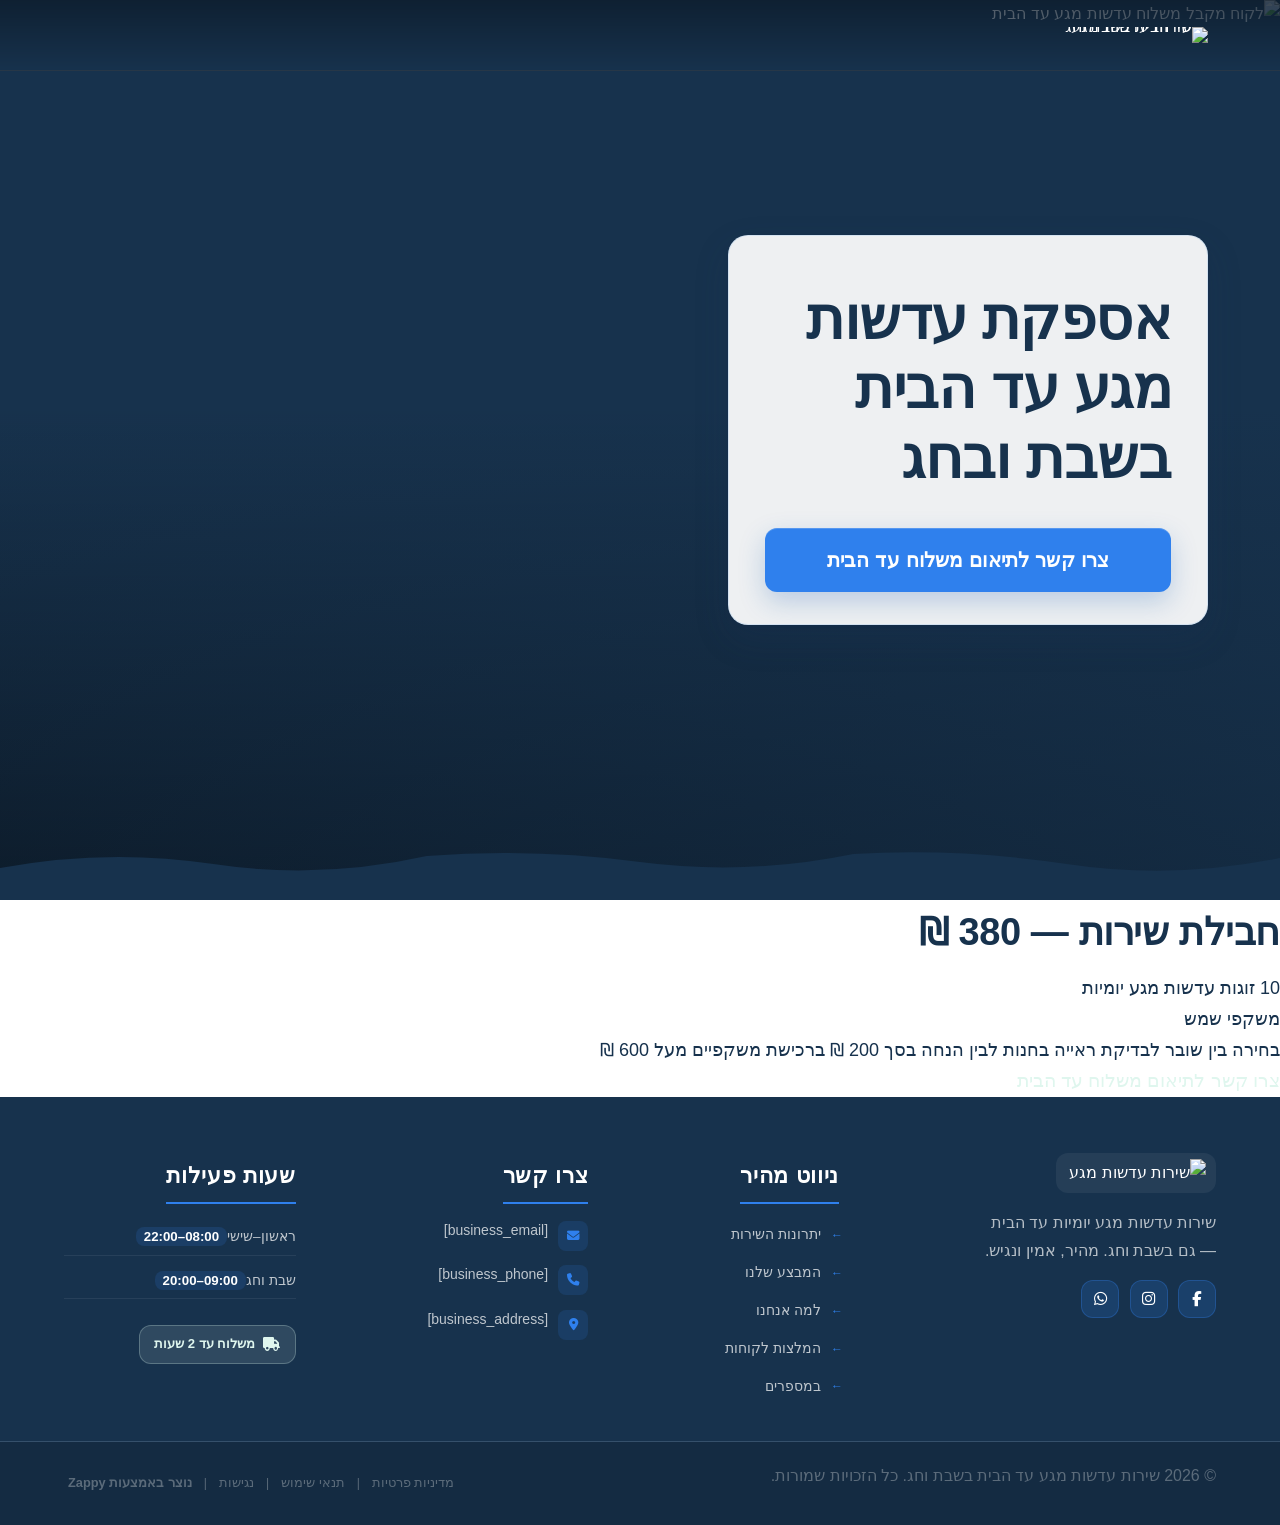
==== commit ae9561cb: "Background sync: Progressive GitHub Sync" ====
--- a/index.html
+++ b/index.html
@@ -812,83 +812,11 @@
   <!-- Bottom Divider -->
   <div class="index-hero-divider-wrapper">
     <svg aria-hidden="true" viewBox="0 0 1440 80" preserveAspectRatio="none" xmlns="http://www.w3.org/2000/svg">
-      <path d="M0,80 L0,48 Q120,28 240,44 T480,36 Q600,28 720,42 T960,34 Q1080,28 1200,44 T1440,38 L1440,80 Z" fill="var(--bg-light)"></path>
+      <path d="M0,80 L0,48 Q120,28 240,44 T480,36 Q600,28 720,42 T960,34 Q1080,28 1200,44 T1440,38 L1440,80 Z" fill="var(--bg-dark)"></path>
     </svg>
   </div>
 
 </section>
-
-<section class="pkg-section" data-zappy-component="true" id="ai-section-1775275251044-dbryw1v">
-  <div class="pkg-container">
-    <div class="pkg-badge">📦 החבילה שלנו</div>
-    <h2 class="pkg-title">הכל כלול — בחבילה אחת מושלמת</h2>
-    <p class="pkg-subtitle">שירות עדשות מגע עד הבית, גם בשבת</p>
-
-    <div class="pkg-card">
-      <div class="pkg-card-header">
-        <div class="pkg-icon-wrap">
-          <span class="pkg-icon">🚀</span>
-        </div>
-        <div class="pkg-header-text">
-          <span class="pkg-label">החבילה המלאה</span>
-          <h3 class="pkg-card-title">משלוח עדשות מגע עד הבית — בשבת</h3>
-        </div>
-      </div>
-
-      <div class="pkg-divider"></div>
-
-      <ul class="pkg-features" aria-label="מה כלול בחבילה">
-        <li class="pkg-feature-item">
-          <span class="pkg-check" aria-hidden="true">✓</span>
-          <div class="pkg-feature-text">
-            <strong>משלוח מהיר עד הבית</strong>
-            <span>קבלו את העדשות שלכם ישירות לפתח הדלת, ללא יציאה מהבית</span>
-          </div>
-        </li>
-        <li class="pkg-feature-item">
-          <span class="pkg-check" aria-hidden="true">✓</span>
-          <div class="pkg-feature-text">
-            <strong>שירות בשבת ובמועדים</strong>
-            <span>אנחנו עובדים גם כשאחרים לא — כי הצורך שלכם לא מחכה</span>
-          </div>
-        </li>
-        <li class="pkg-feature-item">
-          <span class="pkg-check" aria-hidden="true">✓</span>
-          <div class="pkg-feature-text">
-            <strong>כל מותגי העדשות המובילים</strong>
-            <span>מבחר רחב של עדשות מגע יומיות, שבועיות וחודשיות</span>
-          </div>
-        </li>
-        <li class="pkg-feature-item">
-          <span class="pkg-check" aria-hidden="true">✓</span>
-          <div class="pkg-feature-text">
-            <strong>הזמנה פשוטה ומהירה</strong>
-            <span>תהליך הזמנה קל בטלפון או בווטסאפ — בלי בירוקרטיה</span>
-          </div>
-        </li>
-        <li class="pkg-feature-item">
-          <span class="pkg-check" aria-hidden="true">✓</span>
-          <div class="pkg-feature-text">
-            <strong>מחירים תחרותיים</strong>
-            <span>שירות פרמיום במחיר הוגן — בלי תוספות נסתרות</span>
-          </div>
-        </li>
-      </ul>
-
-      <div class="pkg-divider"></div>
-
-      <div class="pkg-cta-wrap">
-        <a href="tel:+972XXXXXXXX" class="pkg-cta-btn" aria-label="הזמינו עכשיו בטלפון">
-          📞 הזמינו עכשיו
-        </a>
-        <p class="pkg-cta-note">זמינים גם בשבת • משלוח מהיר • ללא התחייבות</p>
-      </div>
-    </div>
-
-  </div>
-</section>
-
-
 
 <section class="pkg-service-section">
   <div class="pkg-service-container">
--- a/styles.css
+++ b/styles.css
@@ -1,5 +1,3 @@
-@import url('https://fonts.googleapis.com/css2?family=Heebo:wght@300;400;500;600;700&display=swap');
-
 
 
 /* Self-hosted fonts (Inter + Rubik for multi-language support) */
@@ -5362,296 +5360,32 @@
   }
 }
 
-body, .pkg-service-section, .site-footer {
-  font-family: 'Heebo', sans-serif;
-}
-
-.pkg-service-section {
-  background: var(--background-color);
-  padding: 100px 24px;
-  text-align: center;
-}
-
-/* Added Component Styles */
-/* ===== Package Section ===== */
-.pkg-section {
-  background: linear-gradient(135deg, #f0f5ff 0%, #e8f0fe 50%, #f5f8ff 100%);
-  padding: 80px 20px;
-  font-family: system-ui, sans-serif;
-  direction: rtl;
-  text-align: right;
-}
-
-.pkg-container {
-  max-width: 780px;
-  margin: 0 auto;
-  display: flex;
-  flex-direction: column;
-  align-items: center;
-}
-
-/* Badge */
-.pkg-badge {
-  display: inline-flex;
-  align-items: center;
-  gap: 8px;
-  background: var(--gradient-primary, linear-gradient(180deg, #2C73CC 0%, #1F63B8 100%));
-  color: #ffffff;
-  font-size: 0.95rem;
-  font-weight: 700;
-  padding: 8px 22px;
-  border-radius: 50px;
-  margin-bottom: 22px;
-  letter-spacing: 0.5px;
-  box-shadow: 0 4px 16px rgba(44, 115, 204, 0.35);
-}
-
-/* Title */
-.pkg-title {
-  font-size: 2.4rem;
-  font-weight: 800;
-  color: var(--primary, #17324D);
-  text-align: center;
-  margin: 0 0 10px 0;
-  line-height: 1.25;
-}
-
-.pkg-subtitle {
-  font-size: 1.15rem;
-  color: #4a6080;
-  text-align: center;
-  margin: 0 0 40px 0;
-  font-weight: 500;
-}
-
-/* Main Card */
-.pkg-card {
-  width: 100%;
-  background: #ffffff;
-  border-radius: 24px;
-  border: 2.5px solid rgba(44, 115, 204, 0.3);
-  box-shadow:
-    0 8px 40px rgba(23, 50, 77, 0.12),
-    0 2px 8px rgba(44, 115, 204, 0.08);
-  overflow: hidden;
-  transition: box-shadow 0.3s ease, transform 0.3s ease;
-}
-
-.pkg-card:hover {
-  box-shadow:
-    0 16px 56px rgba(23, 50, 77, 0.18),
-    0 4px 16px rgba(44, 115, 204, 0.14);
-  transform: translateY(-3px);
-}
-
-/* Card Header */
-.pkg-card-header {
-  background: var(--gradient-primary, linear-gradient(180deg, #2C73CC 0%, #1F63B8 100%));
-  padding: 28px 36px;
-  display: flex;
-  align-items: center;
-  gap: 20px;
-}
-
-.pkg-icon-wrap {
-  background: rgba(255, 255, 255, 0.2);
-  border-radius: 50%;
-  width: 62px;
-  height: 62px;
-  display: flex;
-  align-items: center;
-  justify-content: center;
-  flex-shrink: 0;
-  font-size: 1.8rem;
-  border: 2px solid rgba(255, 255, 255, 0.35);
-}
-
-.pkg-header-text {
-  display: flex;
-  flex-direction: column;
-  gap: 4px;
-}
-
-.pkg-label {
-  font-size: 0.85rem;
-  font-weight: 600;
-  color: rgba(255, 255, 255, 0.8);
-  text-transform: uppercase;
-  letter-spacing: 1px;
-}
-
-.pkg-card-title {
-  font-size: 1.5rem;
-  font-weight: 800;
-  color: #ffffff;
-  margin: 0;
-  line-height: 1.3;
-}
-
-/* Divider */
-.pkg-divider {
-  height: 1px;
-  background: linear-gradient(to left, transparent, rgba(44, 115, 204, 0.2), transparent);
-  margin: 0 36px;
-}
-
-/* Features List */
-.pkg-features {
-  list-style: none;
-  margin: 0;
-  padding: 30px 36px;
-  display: flex;
-  flex-direction: column;
-  gap: 20px;
-}
-
-.pkg-feature-item {
-  display: flex;
-  align-items: flex-start;
-  gap: 16px;
-}
-
-.pkg-check {
-  display: flex;
-  align-items: center;
-  justify-content: center;
-  min-width: 32px;
-  height: 32px;
-  background: var(--gradient-primary, linear-gradient(180deg, #2C73CC 0%, #1F63B8 100%));
-  color: #ffffff;
-  border-radius: 50%;
-  font-size: 1rem;
-  font-weight: 800;
-  flex-shrink: 0;
-  margin-top: 2px;
-  box-shadow: 0 3px 10px rgba(44, 115, 204, 0.3);
-}
-
-.pkg-feature-text {
-  display: flex;
-  flex-direction: column;
-  gap: 3px;
-}
-
-.pkg-feature-text strong {
-  font-size: 1.05rem;
-  font-weight: 700;
-  color: var(--primary, #17324D);
-  line-height: 1.3;
-}
-
-.pkg-feature-text span {
-  font-size: 0.92rem;
-  color: #5a7090;
-  line-height: 1.6;
-}
-
-/* CTA Area */
-.pkg-cta-wrap {
-  padding: 28px 36px 36px;
-  display: flex;
-  flex-direction: column;
-  align-items: center;
-  gap: 14px;
-}
-
-.pkg-cta-btn {
-  display: inline-flex;
-  align-items: center;
-  justify-content: center;
-  gap: 10px;
-  background: var(--gradient-primary, linear-gradient(180deg, #2C73CC 0%, #1F63B8 100%));
-  color: #ffffff;
-  font-family: system-ui, sans-serif;
-  font-size: 1.25rem;
-  font-weight: 800;
-  padding: 18px 52px;
-  border-radius: 50px;
-  text-decoration: none;
-  border: none;
-  cursor: pointer;
-  box-shadow: 0 6px 24px rgba(44, 115, 204, 0.45);
-  transition: transform 0.2s ease, box-shadow 0.2s ease, filter 0.2s ease;
-  letter-spacing: 0.3px;
-  width: 100%;
-  max-width: 340px;
-}
-
-.pkg-cta-btn:hover,
-.pkg-cta-btn:focus {
-  transform: translateY(-2px);
-  box-shadow: 0 10px 32px rgba(44, 115, 204, 0.55);
-  filter: brightness(1.08);
-  outline: none;
-}
-
-.pkg-cta-btn:focus-visible {
-  outline: 3px solid #2C73CC;
-  outline-offset: 4px;
-}
-
-.pkg-cta-note {
-  font-size: 0.88rem;
-  color: #7a90a8;
-  text-align: center;
-  margin: 0;
-  font-weight: 500;
-}
-
-/* ===== Responsive ===== */
-@media (max-width: 600px) {
-  .pkg-section {
-    padding: 50px 14px;
-  }
-
-  .pkg-title {
-    font-size: 1.7rem;
-  }
-
-  .pkg-subtitle {
-    font-size: 1rem;
-  }
-
-  .pkg-card-header {
-    padding: 22px 22px;
-    gap: 14px;
-  }
-
-  .pkg-icon-wrap {
-    width: 50px;
-    height: 50px;
-    font-size: 1.4rem;
-  }
-
-  .pkg-card-title {
-    font-size: 1.2rem;
-  }
-
-  .pkg-divider {
-    margin: 0 22px;
-  }
-
-  .pkg-features {
-    padding: 22px 22px;
-    gap: 16px;
-  }
-
-  .pkg-feature-text strong {
-    font-size: 0.98rem;
-  }
-
-  .pkg-feature-text span {
-    font-size: 0.87rem;
-  }
-
-  .pkg-cta-wrap {
-    padding: 22px 22px 28px;
-  }
-
-  .pkg-cta-btn {
-    font-size: 1.1rem;
-    padding: 16px 30px;
-  }
+.index-hero-section .index-hero-h1 {
+  font-size: 58px !important;
+}
+
+.index-hero-section .index-hero-subtitle {
+  font-size: 26px !important;
+}
+
+.index-hero-section .index-hero-btn-primary {
+  font-size: 20px !important;
+}
+
+.index-hero-section .index-hero-reassurance-text {
+  font-size: 17px !important;
+}
+
+.pkg-service-section .pkg-service-heading {
+  font-size: 38px !important;
+}
+
+.pkg-service-section .pkg-service-text {
+  font-size: 18px !important;
+}
+
+.pkg-service-section .pkg-service-cta {
+  font-size: 19px !important;
 }
 
 /* ========== RTL MOBILE NAVBAR FIX (zappy-rtl-mobile-fix) ========== */
